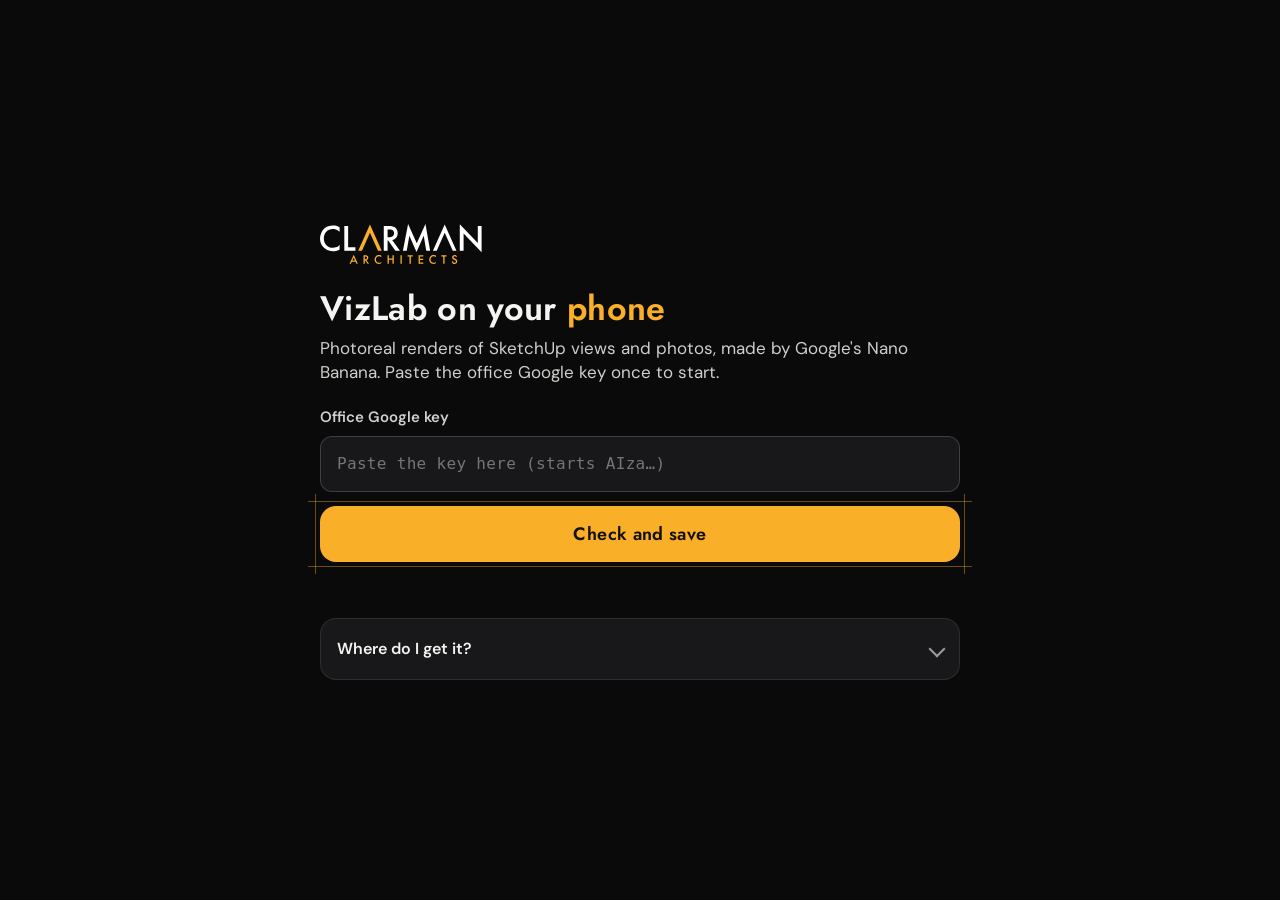
==== index.html @ df197353 "VizLab Mobile: all features (tiles, Draw, Materials, Touch up, Video, 3D, CAD, Sheets, Library)" ====
<!doctype html>
<html lang="en-GB">
<head>
<meta charset="utf-8">
<meta name="viewport" content="width=device-width, initial-scale=1, viewport-fit=cover">
<meta name="theme-color" content="#0a0a0a">
<meta name="color-scheme" content="dark">
<meta name="apple-mobile-web-app-capable" content="yes">
<meta name="mobile-web-app-capable" content="yes">
<meta name="apple-mobile-web-app-status-bar-style" content="black-translucent">
<meta name="apple-mobile-web-app-title" content="VizLab">
<meta name="format-detection" content="telephone=no">
<meta name="description" content="Clarman VizLab on your phone: photoreal renders of SketchUp views and photos.">
<title>Clarman VizLab</title>
<link rel="manifest" href="manifest.webmanifest">
<link rel="apple-touch-icon" href="icons/apple-touch-icon.png">
<link rel="icon" type="image/png" sizes="192x192" href="icons/icon-192.png">
<link rel="preconnect" href="https://fonts.googleapis.com">
<link rel="preconnect" href="https://fonts.gstatic.com" crossorigin>
<link rel="stylesheet" href="https://fonts.googleapis.com/css2?family=DM+Sans:opsz,wght@9..40,400;9..40,500;9..40,600;9..40,700&family=Jost:wght@500;600;700&display=swap">
<!--
  VizLab Mobile (built by code/mobile/build_mobile.py from this template; don't edit the built index.html).
  The phone's screens (phone.css, phone.js) over the desktop VizLab itself: desk.js is web/*.js joined in web/index.html's
  order, unchanged, and the desktop's markup sits hidden in #deskhost so every module finds its elements. Prompts, jobs,
  presets, scenes and projects therefore come from the desktop's own code (V.makeEditFor, V.localApi, IndexedDB
  "vizlab-local"). The office Google key and every picture stay on this phone.
-->
<link rel="stylesheet" href="desk.css?v=29f2b415ef">
<link rel="stylesheet" href="phone.css?v=29f2b415ef">
<body>

<!-- ============ welcome ============ -->
<section class="scr" id="welcome" hidden>
  <div class="body"><div class="wrap">
    <div class="wlogo"><svg class="clogo" role="img" aria-label="Clarman Architects" viewBox="0 0 202 50" xmlns="http://www.w3.org/2000/svg"><g stroke="none" stroke-width="1" fill="none" fill-rule="evenodd"><g transform="translate(-80, -100)" fill-rule="nonzero"><g transform="translate(80, 100)"><path d="M24.5262384,9.61309524 C21.0818756,6.48809524 17.8750551,6.16071429 16.0934882,6.16071429 C9.35322652,6.16071429 4.780538,11.1607143 4.780538,18.0059524 C4.780538,24.8511905 9.53138321,29.672619 16.1231809,29.672619 C22.7149787,29.672619 22.7446715,27.7678571 24.4965456,26.0714286 L24.4965456,31.7261905 C21.3788035,33.6011905 18.1125974,34.047619 15.974717,34.047619 C10.3330883,34.047619 6.79964721,31.4880952 4.98838748,29.7619048 C1.365868,26.3690476 0,22.3809524 0,18.0059524 C0,13.6309524 2.37542261,8.30357143 4.98838748,5.83333333 C8.195208,2.79761905 11.9068058,1.78571429 16.2122593,1.78571429 C20.5177128,1.78571429 21.7945024,2.29166667 24.4965456,4.01785714 L24.4965456,9.61309524 L24.4965456,9.61309524 L24.5262384,9.61309524 Z" fill="#FFFFFF"></path><polygon fill="#FFFFFF" points="35.1562546 2.35119048 35.1562546 28.9880952 44.2719389 28.9880952 44.2719389 33.452381 30.4054094 33.452381 30.4054094 2.35119048"></polygon><path d="M85.2479788,2.35119048 C89.0189622,2.35119048 91.4240776,2.82738095 93.4431868,4.16666667 C96.828164,6.45833333 97.1250919,10.1488095 97.1250919,11.4880952 C97.1250919,15.952381 94.3933559,19.2261905 90.2363663,20.1488095 L99.9162134,33.452381 L94.1855064,33.452381 L85.3073644,20.7142857 L84.4759665,20.7142857 L84.4759665,33.452381 L79.7251213,33.452381 L79.7251213,2.35119048 L85.2479788,2.35119048 L85.2479788,2.35119048 L85.2479788,2.35119048 Z M84.4759665,16.6071429 L85.9606056,16.6071429 C87.267088,16.6071429 92.5820961,16.4583333 92.5820961,11.5178571 C92.5820961,6.57738095 88.4547994,6.72619048 86.1090695,6.72619048 L84.4759665,6.72619048 L84.4759665,16.6071429 Z" fill="#FFFFFF"></path><polygon fill="#FFFFFF" points="103.627811 33.452381 110.130531 0 120.938704 24.1666667 131.835955 0 137.685433 33.452381 132.845509 33.452381 129.668382 14.702381 120.641776 34.9107143 111.704248 14.672619 108.438042 33.4821429 103.598118 33.4821429 103.598118 33.4821429"></polygon><polygon fill="#FFFFFF" points="174.742026 33.452381 174.742026 0.238095238 197.249155 23.8988095 197.249155 2.35119048 202 2.35119048 202 35.3869048 179.492871 11.7261905 179.492871 33.452381"></polygon><g transform="translate(36.8784, 38.4226)" fill="#FAAF29"><path d="M7.48258121,8.75 L2.90989269,8.75 L1.75187417,11.3392857 L0,11.3392857 L5.31500808,0 L10.3924739,11.3392857 L8.64059974,11.3392857 L7.512274,8.75 L7.48258121,8.75 Z M6.82934,7.20238095 L5.25562252,3.57142857 L3.59282669,7.20238095 L6.82934,7.20238095 Z"></path><path d="M19.4190798,0.625 C20.7255623,0.625 21.5569602,0.773809524 22.2398942,1.25 C23.3979127,2.02380952 23.5166838,3.30357143 23.5166838,3.7797619 C23.5166838,5.32738095 22.5665148,6.45833333 21.1412612,6.75595238 L24.4668529,11.3392857 L22.5071292,11.3392857 L19.4487726,6.96428571 L19.1518448,6.96428571 L19.1518448,11.3392857 L17.5187417,11.3392857 L17.5187417,0.625 L19.4190798,0.625 L19.4190798,0.625 Z M19.122152,5.53571429 L19.6269293,5.53571429 C20.072321,5.53571429 21.9132736,5.47619048 21.9132736,3.7797619 C21.9132736,2.08333333 20.48802,2.11306104 19.6863149,2.11306104 L19.122152,2.11306104 L19.122152,5.50595238 L19.122152,5.53571429 Z"></path><path d="M39.7586359,3.125 C38.5709246,2.05357143 37.4722916,1.93452381 36.8487432,1.93452381 C34.5327062,1.93452381 32.9589887,3.66071429 32.9589887,6.01190476 C32.9589887,8.36309524 34.5920917,10.0297619 36.878436,10.0297619 C39.1647802,10.0297619 39.1647802,9.375 39.7586359,8.7797619 L39.7586359,10.7142857 C38.6896957,11.3690476 37.56137,11.5178571 36.8190504,11.5178571 C34.8890196,11.5178571 33.6716155,10.625 33.048067,10.0297619 C31.8009702,8.86904762 31.3258856,7.5 31.3258856,5.98214286 C31.3258856,4.46428571 32.1572836,2.64880952 33.048067,1.78571429 C34.1467,0.744047619 35.4234896,0.386904762 36.9081288,0.386904762 C38.3927679,0.386904762 38.8381596,0.56547619 39.7586359,1.16071429 L39.7586359,3.0952381 L39.7586359,3.125 Z"></path><polygon points="49.171248 4.85119048 53.7439365 4.85119048 53.7439365 0.595238095 55.3770395 0.595238095 55.3770395 11.3095238 53.7439365 11.3095238 53.7439365 6.36904762 49.171248 6.36904762 49.171248 11.3095238 47.5381449 11.3095238 47.5381449 0.595238095 49.171248 0.595238095"></polygon><polygon points="65.3835073 0.625 65.3835073 11.3392857 63.7504042 11.3392857 63.7504042 0.625"></polygon><polygon points="76.6667647 2.17261905 76.6667647 11.3392857 75.0336616 11.3392857 75.0336616 2.17261905 72.5691607 2.17261905 72.5691607 0.625 79.1015728 0.625 79.1015728 2.17261905 76.6370719 2.17261905"></polygon><polygon points="92.2554755 2.17261905 87.9797148 2.17261905 87.9797148 4.88095238 92.1070116 4.88095238 92.1070116 6.42857143 87.9797148 6.42857143 87.9797148 9.79166667 92.2554755 9.79166667 92.2554755 11.3392857 86.3466118 11.3392857 86.3466118 0.625 92.2554755 0.625 92.2554755 2.17261905"></polygon><path d="M108.052036,3.125 C106.864325,2.05357143 105.765692,1.93452381 105.142143,1.93452381 C102.826106,1.93452381 101.252389,3.66071429 101.252389,6.01190476 C101.252389,8.36309524 102.885492,10.0297619 105.171836,10.0297619 C107.45818,10.0297619 107.45818,9.375 108.052036,8.7797619 L108.052036,10.7142857 C106.983096,11.3690476 105.85477,11.5178571 105.11245,11.5178571 C103.18242,11.5178571 101.965015,10.625 101.341467,10.0297619 C100.09437,8.86904762 99.6192856,7.5 99.6192856,5.98214286 C99.6192856,4.46428571 100.450684,2.64880952 101.341467,1.78571429 C102.4401,0.744047619 103.71689,0.386904762 105.201529,0.386904762 C106.686168,0.386904762 107.13156,0.56547619 108.052036,1.16071429 L108.052036,3.0952381 L108.052036,3.125 Z"></path><polygon points="118.830516 2.17261905 118.830516 11.3392857 117.197413 11.3392857 117.197413 2.17261905 114.732912 2.17261905 114.732912 0.625 121.265324 0.625 121.265324 2.17261905 118.800823 2.17261905"></polygon><path d="M133.112744,3.00595238 C133.023666,2.76785714 132.875202,2.5297619 132.63766,2.32142857 C132.311039,2.05357143 131.954726,1.93452381 131.479641,1.93452381 C130.49978,1.93452381 129.965309,2.5297619 129.965309,3.21428571 C129.965309,3.89880952 130.084081,4.10714286 131.123328,4.52380952 L132.192268,4.9702381 C134.151992,5.77380952 134.716155,6.9047619 134.716155,8.125 C134.716155,10.1785714 133.261208,11.577381 131.271792,11.577381 C129.282375,11.577381 129.312068,11.1011905 128.747905,10.5059524 C128.183742,9.85119048 127.916507,9.16666667 127.857122,8.42261905 L129.490225,8.06547619 C129.490225,8.60119048 129.668382,9.10714286 129.935617,9.43452381 C130.232544,9.82142857 130.677936,10.0892857 131.331177,10.0892857 C132.311039,10.0892857 133.083052,9.375 133.083052,8.30357143 C133.083052,7.23214286 132.251654,6.75595238 131.539027,6.45833333 L130.49978,6.01190476 C129.608996,5.6547619 128.332206,4.91071429 128.332206,3.30357143 C128.332206,1.69642857 129.460532,0.476190476 131.449949,0.476190476 C133.439365,0.476190476 133.261208,0.922619048 133.587829,1.19047619 C133.884757,1.45833333 134.181685,1.81547619 134.419227,2.26190476 L133.112744,3.03571429 L133.112744,3.00595238 Z"></path></g><polygon fill="#FAAF29" points="52.4968396 33.452381 62.4439218 10.922619 72.5097751 33.452381 77.1418492 33.452381 62.4439218 0.535714286 47.7459944 33.452381"></polygon><polygon fill="#FFFFFF" points="145.910334 33.452381 155.887109 10.922619 165.952962 33.452381 170.585036 33.452381 155.887109 0.535714286 141.159488 33.452381"></polygon></g></g></g></svg></div>
    <h1 class="wtitle">VizLab on your <b>phone</b></h1>
    <p class="lead">Photoreal renders of SketchUp views and photos, made by Google's Nano Banana. Paste the office Google key once to start.</p>
    <label class="field"><span>Office Google key</span>
      <input class="inp mono" id="wKey" type="text" inputmode="text" autocomplete="off" autocorrect="off" autocapitalize="off" spellcheck="false" placeholder="Paste the key here (starts AIza…)"></label>
    <button class="btn pri cl" id="wSave">Check and save</button>
    <div class="status" id="wStatus" role="status"></div>
    <details class="note">
      <summary>Where do I get it?</summary>
      <p>Use the office's Google key: the same one VizLab uses on the PC (VizLab › Settings › Start here). Copy it from there, or ask whoever looks after VizLab.</p>
      <p>To make a new one: on a computer go to aistudio.google.com, sign in with the practice Google account (with billing set up), choose <b>Get API key</b>, then copy it here.</p>
      <p>The key stays on this phone only. Your pictures go only to Google, and only when you press Render.</p>
    </details>
  </div></div>
</section>

<!-- ============ home ============ -->
<section class="scr tabbed" id="home" hidden>
  <header class="top">
    <div class="brand"><svg class="clogo" role="img" aria-label="Clarman Architects" viewBox="0 0 202 50" xmlns="http://www.w3.org/2000/svg"><g stroke="none" stroke-width="1" fill="none" fill-rule="evenodd"><g transform="translate(-80, -100)" fill-rule="nonzero"><g transform="translate(80, 100)"><path d="M24.5262384,9.61309524 C21.0818756,6.48809524 17.8750551,6.16071429 16.0934882,6.16071429 C9.35322652,6.16071429 4.780538,11.1607143 4.780538,18.0059524 C4.780538,24.8511905 9.53138321,29.672619 16.1231809,29.672619 C22.7149787,29.672619 22.7446715,27.7678571 24.4965456,26.0714286 L24.4965456,31.7261905 C21.3788035,33.6011905 18.1125974,34.047619 15.974717,34.047619 C10.3330883,34.047619 6.79964721,31.4880952 4.98838748,29.7619048 C1.365868,26.3690476 0,22.3809524 0,18.0059524 C0,13.6309524 2.37542261,8.30357143 4.98838748,5.83333333 C8.195208,2.79761905 11.9068058,1.78571429 16.2122593,1.78571429 C20.5177128,1.78571429 21.7945024,2.29166667 24.4965456,4.01785714 L24.4965456,9.61309524 L24.4965456,9.61309524 L24.5262384,9.61309524 Z" fill="#FFFFFF"></path><polygon fill="#FFFFFF" points="35.1562546 2.35119048 35.1562546 28.9880952 44.2719389 28.9880952 44.2719389 33.452381 30.4054094 33.452381 30.4054094 2.35119048"></polygon><path d="M85.2479788,2.35119048 C89.0189622,2.35119048 91.4240776,2.82738095 93.4431868,4.16666667 C96.828164,6.45833333 97.1250919,10.1488095 97.1250919,11.4880952 C97.1250919,15.952381 94.3933559,19.2261905 90.2363663,20.1488095 L99.9162134,33.452381 L94.1855064,33.452381 L85.3073644,20.7142857 L84.4759665,20.7142857 L84.4759665,33.452381 L79.7251213,33.452381 L79.7251213,2.35119048 L85.2479788,2.35119048 L85.2479788,2.35119048 L85.2479788,2.35119048 Z M84.4759665,16.6071429 L85.9606056,16.6071429 C87.267088,16.6071429 92.5820961,16.4583333 92.5820961,11.5178571 C92.5820961,6.57738095 88.4547994,6.72619048 86.1090695,6.72619048 L84.4759665,6.72619048 L84.4759665,16.6071429 Z" fill="#FFFFFF"></path><polygon fill="#FFFFFF" points="103.627811 33.452381 110.130531 0 120.938704 24.1666667 131.835955 0 137.685433 33.452381 132.845509 33.452381 129.668382 14.702381 120.641776 34.9107143 111.704248 14.672619 108.438042 33.4821429 103.598118 33.4821429 103.598118 33.4821429"></polygon><polygon fill="#FFFFFF" points="174.742026 33.452381 174.742026 0.238095238 197.249155 23.8988095 197.249155 2.35119048 202 2.35119048 202 35.3869048 179.492871 11.7261905 179.492871 33.452381"></polygon><g transform="translate(36.8784, 38.4226)" fill="#FAAF29"><path d="M7.48258121,8.75 L2.90989269,8.75 L1.75187417,11.3392857 L0,11.3392857 L5.31500808,0 L10.3924739,11.3392857 L8.64059974,11.3392857 L7.512274,8.75 L7.48258121,8.75 Z M6.82934,7.20238095 L5.25562252,3.57142857 L3.59282669,7.20238095 L6.82934,7.20238095 Z"></path><path d="M19.4190798,0.625 C20.7255623,0.625 21.5569602,0.773809524 22.2398942,1.25 C23.3979127,2.02380952 23.5166838,3.30357143 23.5166838,3.7797619 C23.5166838,5.32738095 22.5665148,6.45833333 21.1412612,6.75595238 L24.4668529,11.3392857 L22.5071292,11.3392857 L19.4487726,6.96428571 L19.1518448,6.96428571 L19.1518448,11.3392857 L17.5187417,11.3392857 L17.5187417,0.625 L19.4190798,0.625 L19.4190798,0.625 Z M19.122152,5.53571429 L19.6269293,5.53571429 C20.072321,5.53571429 21.9132736,5.47619048 21.9132736,3.7797619 C21.9132736,2.08333333 20.48802,2.11306104 19.6863149,2.11306104 L19.122152,2.11306104 L19.122152,5.50595238 L19.122152,5.53571429 Z"></path><path d="M39.7586359,3.125 C38.5709246,2.05357143 37.4722916,1.93452381 36.8487432,1.93452381 C34.5327062,1.93452381 32.9589887,3.66071429 32.9589887,6.01190476 C32.9589887,8.36309524 34.5920917,10.0297619 36.878436,10.0297619 C39.1647802,10.0297619 39.1647802,9.375 39.7586359,8.7797619 L39.7586359,10.7142857 C38.6896957,11.3690476 37.56137,11.5178571 36.8190504,11.5178571 C34.8890196,11.5178571 33.6716155,10.625 33.048067,10.0297619 C31.8009702,8.86904762 31.3258856,7.5 31.3258856,5.98214286 C31.3258856,4.46428571 32.1572836,2.64880952 33.048067,1.78571429 C34.1467,0.744047619 35.4234896,0.386904762 36.9081288,0.386904762 C38.3927679,0.386904762 38.8381596,0.56547619 39.7586359,1.16071429 L39.7586359,3.0952381 L39.7586359,3.125 Z"></path><polygon points="49.171248 4.85119048 53.7439365 4.85119048 53.7439365 0.595238095 55.3770395 0.595238095 55.3770395 11.3095238 53.7439365 11.3095238 53.7439365 6.36904762 49.171248 6.36904762 49.171248 11.3095238 47.5381449 11.3095238 47.5381449 0.595238095 49.171248 0.595238095"></polygon><polygon points="65.3835073 0.625 65.3835073 11.3392857 63.7504042 11.3392857 63.7504042 0.625"></polygon><polygon points="76.6667647 2.17261905 76.6667647 11.3392857 75.0336616 11.3392857 75.0336616 2.17261905 72.5691607 2.17261905 72.5691607 0.625 79.1015728 0.625 79.1015728 2.17261905 76.6370719 2.17261905"></polygon><polygon points="92.2554755 2.17261905 87.9797148 2.17261905 87.9797148 4.88095238 92.1070116 4.88095238 92.1070116 6.42857143 87.9797148 6.42857143 87.9797148 9.79166667 92.2554755 9.79166667 92.2554755 11.3392857 86.3466118 11.3392857 86.3466118 0.625 92.2554755 0.625 92.2554755 2.17261905"></polygon><path d="M108.052036,3.125 C106.864325,2.05357143 105.765692,1.93452381 105.142143,1.93452381 C102.826106,1.93452381 101.252389,3.66071429 101.252389,6.01190476 C101.252389,8.36309524 102.885492,10.0297619 105.171836,10.0297619 C107.45818,10.0297619 107.45818,9.375 108.052036,8.7797619 L108.052036,10.7142857 C106.983096,11.3690476 105.85477,11.5178571 105.11245,11.5178571 C103.18242,11.5178571 101.965015,10.625 101.341467,10.0297619 C100.09437,8.86904762 99.6192856,7.5 99.6192856,5.98214286 C99.6192856,4.46428571 100.450684,2.64880952 101.341467,1.78571429 C102.4401,0.744047619 103.71689,0.386904762 105.201529,0.386904762 C106.686168,0.386904762 107.13156,0.56547619 108.052036,1.16071429 L108.052036,3.0952381 L108.052036,3.125 Z"></path><polygon points="118.830516 2.17261905 118.830516 11.3392857 117.197413 11.3392857 117.197413 2.17261905 114.732912 2.17261905 114.732912 0.625 121.265324 0.625 121.265324 2.17261905 118.800823 2.17261905"></polygon><path d="M133.112744,3.00595238 C133.023666,2.76785714 132.875202,2.5297619 132.63766,2.32142857 C132.311039,2.05357143 131.954726,1.93452381 131.479641,1.93452381 C130.49978,1.93452381 129.965309,2.5297619 129.965309,3.21428571 C129.965309,3.89880952 130.084081,4.10714286 131.123328,4.52380952 L132.192268,4.9702381 C134.151992,5.77380952 134.716155,6.9047619 134.716155,8.125 C134.716155,10.1785714 133.261208,11.577381 131.271792,11.577381 C129.282375,11.577381 129.312068,11.1011905 128.747905,10.5059524 C128.183742,9.85119048 127.916507,9.16666667 127.857122,8.42261905 L129.490225,8.06547619 C129.490225,8.60119048 129.668382,9.10714286 129.935617,9.43452381 C130.232544,9.82142857 130.677936,10.0892857 131.331177,10.0892857 C132.311039,10.0892857 133.083052,9.375 133.083052,8.30357143 C133.083052,7.23214286 132.251654,6.75595238 131.539027,6.45833333 L130.49978,6.01190476 C129.608996,5.6547619 128.332206,4.91071429 128.332206,3.30357143 C128.332206,1.69642857 129.460532,0.476190476 131.449949,0.476190476 C133.439365,0.476190476 133.261208,0.922619048 133.587829,1.19047619 C133.884757,1.45833333 134.181685,1.81547619 134.419227,2.26190476 L133.112744,3.03571429 L133.112744,3.00595238 Z"></path></g><polygon fill="#FAAF29" points="52.4968396 33.452381 62.4439218 10.922619 72.5097751 33.452381 77.1418492 33.452381 62.4439218 0.535714286 47.7459944 33.452381"></polygon><polygon fill="#FFFFFF" points="145.910334 33.452381 155.887109 10.922619 165.952962 33.452381 170.585036 33.452381 155.887109 0.535714286 141.159488 33.452381"></polygon></g></g></g></svg><span class="vz">VizLab</span></div>
    <button class="ib" id="hHist" aria-label="History"></button>
    <button class="ib" id="hSet" aria-label="Settings"></button>
  </header>
  <div class="body"><div class="wrap">
    <h1 class="hero">Start a render</h1>
    <p class="sub">A SketchUp screenshot, a photo of the screen or a site photo all work.</p>
    <div class="bigs">
      <label class="big a" id="bCam"><span class="bi"></span><span>Take a photo<small>Opens the camera</small></span>
        <input type="file" id="fCam" accept="image/*" capture="environment"></label>
      <label class="big b" id="bLib"><span class="bi"></span><span>Choose from Photos<small>e.g. a SketchUp screenshot</small></span>
        <input type="file" id="fLib" accept="image/*"></label>
    </div>
    <div class="minis">
      <label class="mini3" id="bFile"><span class="ti"></span><b>Open a file</b><small>PDF drawing</small><input type="file" id="fFile" accept="application/pdf,.pdf,image/*" style="position:absolute;width:1px;height:1px;opacity:0;pointer-events:none"></label>
      <button class="mini3" id="bWords"><span class="ti"></span><b>From words</b><small>A new picture</small></button>
      <button class="mini3" id="bFind"><span class="ti"></span><b>Find</b><small>Any tool or picture</small></button>
    </div>
    <button class="projline" id="hProj"></button>
    <div class="sech"><h3>Recent</h3><button class="link" id="hAll">See all</button></div>
    <div class="grid" id="hRecent"></div>
  </div></div>
</section>

<!-- ============ picture (choose what to make) ============ -->
<section class="scr" id="pic" hidden>
  <header class="top"><button class="ib back" aria-label="Back"></button><h2 id="pTitle">Your picture</h2><button class="ib" id="pHome" aria-label="Home"></button></header>
  <div class="body"><div class="wrap">
    <div class="pic"><img id="pImg" alt="Your picture"></div>
    <div class="sw" id="pKeep" role="switch" tabindex="0">
      <div class="ot"><b>Keep my building and camera exactly</b><small>For SketchUp / Revit views. Turn off for a photo you want re-imagined more freely.</small></div>
      <span class="tog"></span>
    </div>
    <div class="lab">What to make</div>
    <div id="pScene"></div>
    <div id="pPreset"></div>
    <div class="lab">Your words <span style="text-transform:none;letter-spacing:0;font-weight:500">(optional)</span></div>
    <textarea class="inp" id="pWords" rows="3" placeholder="Anything to add or change, e.g. &quot;red brick walls, grey slate roof&quot;"></textarea>
    <div class="row" style="margin-top:10px"><button class="btn sec" id="pImprove" style="min-height:52px;font-size:16px"></button><button class="btn sec" id="pRal" style="min-height:52px;font-size:16px"></button></div>
    <div class="lab">With every render</div>
    <div id="pEvery"></div>
    <button class="setline" id="pSetLine"></button>
    <details class="sent"><summary>See the words sent to Google</summary><pre id="pPrompt"></pre></details>
  </div></div>
  <div class="foot"><div class="wrap">
    <div class="does" id="pDoes"></div>
    <button class="btn pri cl" id="pGo"><span class="lbl">Render<small id="pCost"></small></span></button>
  </div></div>
</section>

<!-- ============ result ============ -->
<section class="scr" id="result" hidden>
  <header class="top"><button class="ib back" aria-label="Back"></button><h2 id="rTitle">Render</h2><button class="ib" id="rHome" aria-label="Home"></button></header>
  <div class="body"><div class="wrap">
    <div class="cmp" id="rCmp"></div>
    <div class="meta" id="rMeta"></div>
    <button class="btn pri cl" id="rSave" style="margin-bottom:14px"></button>
    <div class="acts">
      <button class="act" id="rAgain"></button>
      <button class="act" id="rArea"></button>
      <button class="act" id="rUp"></button>
      <button class="act" id="rChoices"></button>
    </div>
    <button class="btn sec" id="rMore" style="margin-top:12px"></button>
    <div class="more"><button class="btn ghost" id="rDel"></button></div>
  </div></div>
</section>

<!-- ============ paint: change an area ============ -->
<section class="scr" id="paint" hidden>
  <header class="top"><button class="ib back" aria-label="Back"></button><h2>Change an area</h2></header>
  <div class="body"><div class="wrap">
    <p class="phint" id="aHint">Paint over the part to change with your finger.</p>
    <div class="pstage" id="aStage"><img id="aImg" alt=""><canvas id="aCan"></canvas></div>
    <div class="ptools">
      <div class="bsz" id="aSize" role="group" aria-label="Brush size"></div>
      <button class="tb" id="aUndo" aria-label="Undo"></button>
      <button class="tb" id="aClear">Clear</button>
    </div>
    <textarea class="inp" id="aWords" rows="2" placeholder="What should change there? e.g. &quot;a timber front door&quot;"></textarea>
  </div></div>
  <div class="foot"><div class="wrap">
    <button class="btn pri cl" id="aGo"><span class="lbl">Edit the painted area<small id="aCost"></small></span></button>
  </div></div>
</section>

<!-- ============ history ============ -->
<section class="scr" id="history" hidden>
  <header class="top"><button class="ib back" aria-label="Back"></button><h2 id="yTitle">History</h2></header>
  <div class="body"><div class="wrap">
    <p class="sub" id="yCount"></p>
    <div class="grid" id="yGrid"></div>
  </div></div>
</section>

<!-- ============ settings ============ -->
<section class="scr" id="settings" hidden>
  <header class="top"><button class="ib back" aria-label="Back"></button><h2>Settings</h2></header>
  <div class="body"><div class="wrap" id="sBody"></div></div>
</section>

<!-- ============ your picture: what do you want to do? ============ -->
<section class="scr" id="todo" hidden>
  <header class="top"><button class="ib back" aria-label="Back"></button><h2 id="tTitle">Your picture</h2><button class="ib" id="tHome" aria-label="Home"></button></header>
  <div class="body"><div class="wrap">
    <div class="pic"><img id="tImg" alt="Your picture"></div>
    <p class="meta" id="tMeta"></p>
    <div class="lab" style="margin-top:4px">What do you want to do?</div>
    <div class="todo" id="tGrid"></div>
    <div class="row"><button class="btn sec" id="tSave"></button><button class="btn sec" id="tShare"></button></div>
  </div></div>
</section>

<!-- ============ video ============ -->
<section class="scr" id="video" hidden>
  <header class="top"><button class="ib back" aria-label="Back"></button><h2>Video</h2></header>
  <div class="body"><div class="wrap">
    <div class="vgrid" id="vFrames"></div>
    <div class="lab">How the camera moves</div>
    <div class="pgrid" id="vPresets"></div>
    <div class="lab">Your words <span style="text-transform:none;letter-spacing:0;font-weight:500">(optional)</span></div>
    <textarea class="inp" id="vWords" rows="2" placeholder="e.g. &quot;people walking past, trees moving in the breeze&quot;"></textarea>
    <div class="lab">Length</div>
    <div class="seg" id="vLen"></div>
    <div class="lab">AI model</div>
    <div id="vModels"></div>
  </div></div>
  <div class="foot"><div class="wrap"><button class="btn pri cl" id="vGo"><span class="lbl">Make video<small id="vCost"></small></span></button></div></div>
</section>

<!-- ============ 3D ============ -->
<section class="scr" id="three" hidden>
  <header class="top"><button class="ib back" aria-label="Back"></button><h2>3D</h2></header>
  <div class="body"><div class="wrap" id="dBody"></div></div>
</section>

<!-- ============ a video, 3D model or walk-around scene ============ -->
<section class="scr" id="media" hidden>
  <header class="top"><button class="ib back" aria-label="Back"></button><h2 id="mTitle">Video</h2><button class="ib" id="mHome" aria-label="Home"></button></header>
  <div class="body"><div class="wrap" id="mBody"></div></div>
</section>

<!-- ============ a desktop page (All settings, Usage, Help), full screen ============ -->
<section class="scr" id="dpage" hidden>
  <header class="top"><button class="ib back" aria-label="Back"></button><h2 id="dpTitle"></h2></header>
  <div class="body"><div class="wrap"></div></div>
</section>

<!-- ============ projects (tab) ============ -->
<section class="scr tabbed" id="projects" hidden>
  <header class="top"><h2 style="padding-left:12px">Projects</h2><button class="ib" id="jNew" aria-label="New project"></button></header>
  <div class="body"><div class="wrap">
    <button class="allpics" id="jAll"><span class="bi"></span><span><b>All pictures</b><small>Every render, edit and upscale made on this phone</small></span></button>
    <div class="sech"><h3>Your projects</h3></div>
    <div class="pcards" id="jList"></div>
    <button class="btn sec" id="jNew2" style="margin-top:16px"></button>
  </div></div>
</section>

<!-- ============ all pictures (every job, as the desktop's History) ============ -->
<section class="scr" id="allpics" hidden>
  <header class="top"><button class="ib back" aria-label="Back"></button><h2>All pictures</h2></header>
  <div class="body"><div class="wrap">
    <div class="chips" id="xChips"></div>
    <p class="sub" id="xCount"></p>
    <div class="grid" id="xGrid"></div>
  </div></div>
</section>

<!-- ============ sheets and library (tabs; their phone screens come in a later version) ============ -->
<section class="scr tabbed" id="sheets" hidden>
  <header class="top"><h2 style="padding-left:12px">Sheets</h2></header>
  <div class="body"><div class="wrap" id="tsBody"></div></div>
</section>
<section class="scr tabbed" id="library" hidden>
  <header class="top"><h2 style="padding-left:12px">Library</h2></header>
  <div class="body"><div class="wrap" id="tlBody"></div></div>
</section>

<nav id="tabs" hidden aria-label="Sections">
  <button data-tab="home"><span class="ti"></span>Make</button>
  <button data-tab="projects"><span class="ti"></span>Projects</button>
  <button data-tab="sheets"><span class="ti"></span>Sheets</button>
  <button data-tab="library"><span class="ti"></span>Library</button>
</nav>
<div id="pview" hidden><header class="top"><button class="ib" id="vClose" aria-label="Close"></button><h2 id="vTitle"></h2></header><div class="vimg"><img id="vImg" alt=""></div><div class="vfoot"><div class="vmeta" id="vMeta"></div><button class="btn pri cl" id="vSave"></button><button class="btn sec" id="vOpen"></button></div></div>

<!-- ============ overlays ============ -->
<div id="busy" hidden>
  <div class="bpic"><img id="bImg" alt=""><div class="frame"></div></div>
  <h2 id="bTitle">Rendering your picture</h2>
  <p id="bModel"></p>
  <div class="time" id="bTime">0:00</div>
  <p style="color:var(--mute);font-size:14px" id="bNote">Usually 20 to 60 seconds. Keep VizLab open until it's done.</p>
  <div class="bar"><i></i></div>
  <button class="btn sec" id="bStop">Cancel</button>
</div>
<div id="shade" class="shade" hidden></div>
<div id="sheet" class="sheet" hidden role="dialog" aria-modal="true"><div class="grab"></div><div class="shead"><h3 id="shTitle"></h3><button class="btn ghost" id="shDone" style="width:auto;padding:0 14px;color:var(--acc)">Done</button></div><div id="shTop" class="sbar"></div><div class="sbody" id="shBody"></div></div>
<div id="dlg" hidden><div class="box" role="alertdialog" aria-modal="true"><h3 id="dTitle"></h3><p id="dText"></p><div class="btns" id="dBtns"></div></div></div>
<div id="mtoast" aria-live="polite"></div>
<div id="a2hs" hidden><div class="t"><b>Put VizLab on your Home Screen</b>Tap Share <svg class="i share" viewBox="0 0 24 24"><path d="M12 3v12M8 7l4-4 4 4M5 12v7a2 2 0 0 0 2 2h10a2 2 0 0 0 2-2v-7"/></svg> below, then <b style="display:inline;font-size:15px">Add to Home Screen</b>.</div><button class="ib" id="a2hsX" aria-label="Close"></button></div>


<!-- the desktop VizLab's own markup, hidden: the desktop scripts find their elements here -->
<div id="deskhost" class="dk">
<div class="app">
  <header class="titlebar">
    <svg class="clogo" role="img" aria-label="Clarman Architects" viewBox="0 0 202 50" xmlns="http://www.w3.org/2000/svg"><g stroke="none" stroke-width="1" fill="none" fill-rule="evenodd"><g transform="translate(-80, -100)" fill-rule="nonzero"><g transform="translate(80, 100)"><path d="M24.5262384,9.61309524 C21.0818756,6.48809524 17.8750551,6.16071429 16.0934882,6.16071429 C9.35322652,6.16071429 4.780538,11.1607143 4.780538,18.0059524 C4.780538,24.8511905 9.53138321,29.672619 16.1231809,29.672619 C22.7149787,29.672619 22.7446715,27.7678571 24.4965456,26.0714286 L24.4965456,31.7261905 C21.3788035,33.6011905 18.1125974,34.047619 15.974717,34.047619 C10.3330883,34.047619 6.79964721,31.4880952 4.98838748,29.7619048 C1.365868,26.3690476 0,22.3809524 0,18.0059524 C0,13.6309524 2.37542261,8.30357143 4.98838748,5.83333333 C8.195208,2.79761905 11.9068058,1.78571429 16.2122593,1.78571429 C20.5177128,1.78571429 21.7945024,2.29166667 24.4965456,4.01785714 L24.4965456,9.61309524 L24.4965456,9.61309524 L24.5262384,9.61309524 Z" fill="#FFFFFF"></path><polygon fill="#FFFFFF" points="35.1562546 2.35119048 35.1562546 28.9880952 44.2719389 28.9880952 44.2719389 33.452381 30.4054094 33.452381 30.4054094 2.35119048"></polygon><path d="M85.2479788,2.35119048 C89.0189622,2.35119048 91.4240776,2.82738095 93.4431868,4.16666667 C96.828164,6.45833333 97.1250919,10.1488095 97.1250919,11.4880952 C97.1250919,15.952381 94.3933559,19.2261905 90.2363663,20.1488095 L99.9162134,33.452381 L94.1855064,33.452381 L85.3073644,20.7142857 L84.4759665,20.7142857 L84.4759665,33.452381 L79.7251213,33.452381 L79.7251213,2.35119048 L85.2479788,2.35119048 L85.2479788,2.35119048 L85.2479788,2.35119048 Z M84.4759665,16.6071429 L85.9606056,16.6071429 C87.267088,16.6071429 92.5820961,16.4583333 92.5820961,11.5178571 C92.5820961,6.57738095 88.4547994,6.72619048 86.1090695,6.72619048 L84.4759665,6.72619048 L84.4759665,16.6071429 Z" fill="#FFFFFF"></path><polygon fill="#FFFFFF" points="103.627811 33.452381 110.130531 0 120.938704 24.1666667 131.835955 0 137.685433 33.452381 132.845509 33.452381 129.668382 14.702381 120.641776 34.9107143 111.704248 14.672619 108.438042 33.4821429 103.598118 33.4821429 103.598118 33.4821429"></polygon><polygon fill="#FFFFFF" points="174.742026 33.452381 174.742026 0.238095238 197.249155 23.8988095 197.249155 2.35119048 202 2.35119048 202 35.3869048 179.492871 11.7261905 179.492871 33.452381"></polygon><g transform="translate(36.8784, 38.4226)" fill="#FAAF29"><path d="M7.48258121,8.75 L2.90989269,8.75 L1.75187417,11.3392857 L0,11.3392857 L5.31500808,0 L10.3924739,11.3392857 L8.64059974,11.3392857 L7.512274,8.75 L7.48258121,8.75 Z M6.82934,7.20238095 L5.25562252,3.57142857 L3.59282669,7.20238095 L6.82934,7.20238095 Z"></path><path d="M19.4190798,0.625 C20.7255623,0.625 21.5569602,0.773809524 22.2398942,1.25 C23.3979127,2.02380952 23.5166838,3.30357143 23.5166838,3.7797619 C23.5166838,5.32738095 22.5665148,6.45833333 21.1412612,6.75595238 L24.4668529,11.3392857 L22.5071292,11.3392857 L19.4487726,6.96428571 L19.1518448,6.96428571 L19.1518448,11.3392857 L17.5187417,11.3392857 L17.5187417,0.625 L19.4190798,0.625 L19.4190798,0.625 Z M19.122152,5.53571429 L19.6269293,5.53571429 C20.072321,5.53571429 21.9132736,5.47619048 21.9132736,3.7797619 C21.9132736,2.08333333 20.48802,2.11306104 19.6863149,2.11306104 L19.122152,2.11306104 L19.122152,5.50595238 L19.122152,5.53571429 Z"></path><path d="M39.7586359,3.125 C38.5709246,2.05357143 37.4722916,1.93452381 36.8487432,1.93452381 C34.5327062,1.93452381 32.9589887,3.66071429 32.9589887,6.01190476 C32.9589887,8.36309524 34.5920917,10.0297619 36.878436,10.0297619 C39.1647802,10.0297619 39.1647802,9.375 39.7586359,8.7797619 L39.7586359,10.7142857 C38.6896957,11.3690476 37.56137,11.5178571 36.8190504,11.5178571 C34.8890196,11.5178571 33.6716155,10.625 33.048067,10.0297619 C31.8009702,8.86904762 31.3258856,7.5 31.3258856,5.98214286 C31.3258856,4.46428571 32.1572836,2.64880952 33.048067,1.78571429 C34.1467,0.744047619 35.4234896,0.386904762 36.9081288,0.386904762 C38.3927679,0.386904762 38.8381596,0.56547619 39.7586359,1.16071429 L39.7586359,3.0952381 L39.7586359,3.125 Z"></path><polygon points="49.171248 4.85119048 53.7439365 4.85119048 53.7439365 0.595238095 55.3770395 0.595238095 55.3770395 11.3095238 53.7439365 11.3095238 53.7439365 6.36904762 49.171248 6.36904762 49.171248 11.3095238 47.5381449 11.3095238 47.5381449 0.595238095 49.171248 0.595238095"></polygon><polygon points="65.3835073 0.625 65.3835073 11.3392857 63.7504042 11.3392857 63.7504042 0.625"></polygon><polygon points="76.6667647 2.17261905 76.6667647 11.3392857 75.0336616 11.3392857 75.0336616 2.17261905 72.5691607 2.17261905 72.5691607 0.625 79.1015728 0.625 79.1015728 2.17261905 76.6370719 2.17261905"></polygon><polygon points="92.2554755 2.17261905 87.9797148 2.17261905 87.9797148 4.88095238 92.1070116 4.88095238 92.1070116 6.42857143 87.9797148 6.42857143 87.9797148 9.79166667 92.2554755 9.79166667 92.2554755 11.3392857 86.3466118 11.3392857 86.3466118 0.625 92.2554755 0.625 92.2554755 2.17261905"></polygon><path d="M108.052036,3.125 C106.864325,2.05357143 105.765692,1.93452381 105.142143,1.93452381 C102.826106,1.93452381 101.252389,3.66071429 101.252389,6.01190476 C101.252389,8.36309524 102.885492,10.0297619 105.171836,10.0297619 C107.45818,10.0297619 107.45818,9.375 108.052036,8.7797619 L108.052036,10.7142857 C106.983096,11.3690476 105.85477,11.5178571 105.11245,11.5178571 C103.18242,11.5178571 101.965015,10.625 101.341467,10.0297619 C100.09437,8.86904762 99.6192856,7.5 99.6192856,5.98214286 C99.6192856,4.46428571 100.450684,2.64880952 101.341467,1.78571429 C102.4401,0.744047619 103.71689,0.386904762 105.201529,0.386904762 C106.686168,0.386904762 107.13156,0.56547619 108.052036,1.16071429 L108.052036,3.0952381 L108.052036,3.125 Z"></path><polygon points="118.830516 2.17261905 118.830516 11.3392857 117.197413 11.3392857 117.197413 2.17261905 114.732912 2.17261905 114.732912 0.625 121.265324 0.625 121.265324 2.17261905 118.800823 2.17261905"></polygon><path d="M133.112744,3.00595238 C133.023666,2.76785714 132.875202,2.5297619 132.63766,2.32142857 C132.311039,2.05357143 131.954726,1.93452381 131.479641,1.93452381 C130.49978,1.93452381 129.965309,2.5297619 129.965309,3.21428571 C129.965309,3.89880952 130.084081,4.10714286 131.123328,4.52380952 L132.192268,4.9702381 C134.151992,5.77380952 134.716155,6.9047619 134.716155,8.125 C134.716155,10.1785714 133.261208,11.577381 131.271792,11.577381 C129.282375,11.577381 129.312068,11.1011905 128.747905,10.5059524 C128.183742,9.85119048 127.916507,9.16666667 127.857122,8.42261905 L129.490225,8.06547619 C129.490225,8.60119048 129.668382,9.10714286 129.935617,9.43452381 C130.232544,9.82142857 130.677936,10.0892857 131.331177,10.0892857 C132.311039,10.0892857 133.083052,9.375 133.083052,8.30357143 C133.083052,7.23214286 132.251654,6.75595238 131.539027,6.45833333 L130.49978,6.01190476 C129.608996,5.6547619 128.332206,4.91071429 128.332206,3.30357143 C128.332206,1.69642857 129.460532,0.476190476 131.449949,0.476190476 C133.439365,0.476190476 133.261208,0.922619048 133.587829,1.19047619 C133.884757,1.45833333 134.181685,1.81547619 134.419227,2.26190476 L133.112744,3.03571429 L133.112744,3.00595238 Z"></path></g><polygon fill="#FAAF29" points="52.4968396 33.452381 62.4439218 10.922619 72.5097751 33.452381 77.1418492 33.452381 62.4439218 0.535714286 47.7459944 33.452381"></polygon><polygon fill="#FFFFFF" points="145.910334 33.452381 155.887109 10.922619 165.952962 33.452381 170.585036 33.452381 155.887109 0.535714286 141.159488 33.452381"></polygon></g></g></g></svg>
    <span class="tdiv"></span><span class="tprod">VizLab</span>
    <span class="ttitle"><button id="projName" class="pname untitled" title="Project menu: rename, new project, recent projects">New project</button><button id="projNameIt" class="pnameit" title="Give this project a name: it goes on your downloads and sheets" hidden>Name it</button><button id="saveState" class="savestate" disabled></button></span>
    <span class="tspacer"></span>
    <button class="cmdbtn" id="btnCmd" title="Search presets, tools and pictures (Ctrl+K)"><svg viewBox="0 0 24 24"><circle cx="10.5" cy="10.5" r="6.5"/><path d="M15.5 15.5L21 21"/></svg><span>Search presets, tools, pictures…</span><kbd>Ctrl K</kbd></button>
    <span class="tspacer"></span>
    <button id="btnHelp" class="helpbtn" title="Help and shortcuts (?)" aria-label="Help and shortcuts"><span>?</span></button>
    <button id="spendBtn" class="spend" hidden title="Rough estimate for this PC this month (Usage has the detail)"><span id="spendMonth">~$0.00</span><span class="spendlbl">this month</span><span id="spend" hidden>$0.00</span></button>
  </header>

  <nav class="side">
    <span class="sgrp">Work</span>
    <button class="sbtn active" data-view="canvas" title="Render: the canvas, where you make pictures"><svg viewBox="0 0 24 24"><rect x="3" y="4" width="18" height="14" rx="2"/><rect x="8" y="9" width="7" height="5" rx="1"/><path d="M15 11.5h3"/></svg><span>Render</span></button>
    <button class="sbtn" data-view="sheets" title="Sheets: presentation pages and PDF"><svg viewBox="0 0 24 24"><rect x="3.5" y="3" width="17" height="18" rx="1.5"/><rect x="6.5" y="6" width="6" height="6.5"/><rect x="14" y="6" width="3.5" height="3"/><rect x="14" y="10" width="3.5" height="2.5"/><path d="M6.5 15.5h11M6.5 18h6"/></svg><span>Sheets</span></button>
    <button class="sbtn" data-view="library" title="Library: this project's furniture and products, materials and style boards"><svg viewBox="0 0 24 24"><rect x="3" y="4" width="4" height="16" rx="1"/><rect x="8.5" y="4" width="4" height="16" rx="1"/><path d="M14.5 5.5l3.8-1 3.2 14.6-3.8 1z"/><path d="M3 8h4M8.5 8h4"/></svg><span>Library</span></button>
    <span class="sgrp">Files</span>
    <button class="sbtn" data-view="projects" title="Projects: open, rename or start a project"><svg viewBox="0 0 24 24"><rect x="3" y="3" width="7" height="7" rx="1.5"/><rect x="14" y="14" width="7" height="7" rx="1.5"/><path d="M10 6.5h4a3 3 0 0 1 3 3V14"/></svg><span>Projects</span></button>
    <button class="sbtn" data-view="history" title="History: every render, video and 3D model, in all projects"><svg viewBox="0 0 24 24"><path d="M3 12a9 9 0 1 0 3-6.7L3 8"/><path d="M3 3v5h5"/><path d="M12 7v5l3 2"/></svg><span>History</span></button>
    <span class="side-spacer"></span>
    <span class="sgrp">Help &amp; settings</span>
    <button class="sbtn" data-view="help" title="Tutorial: Quick start, all topics and the tour"><svg viewBox="0 0 24 24"><rect x="3" y="4" width="18" height="16" rx="3"/><path d="M10 9l5 3-5 3z"/></svg><span>Tutorial</span></button>
    <button class="sbtn" data-view="account" title="Usage: how many pictures you have made, with estimated running costs"><svg viewBox="0 0 24 24"><path d="M4 20V10M10 20V4M16 20v-7M22 20H2"/></svg><span>Usage</span></button>
    <button class="sbtn" data-view="settings" title="Settings: Google key, SketchUp &amp; Revit, downloads and logo"><svg viewBox="0 0 24 24"><circle cx="12" cy="12" r="3"/><path d="M19.4 15a1.6 1.6 0 0 0 .3 1.8l.1.1a2 2 0 1 1-2.8 2.8l-.1-.1a1.6 1.6 0 0 0-1.8-.3 1.6 1.6 0 0 0-1 1.5V21a2 2 0 1 1-4 0v-.1a1.6 1.6 0 0 0-1-1.5 1.6 1.6 0 0 0-1.8.3l-.1.1a2 2 0 1 1-2.8-2.8l.1-.1a1.6 1.6 0 0 0 .3-1.8 1.6 1.6 0 0 0-1.5-1H3a2 2 0 1 1 0-4h.1a1.6 1.6 0 0 0 1.5-1 1.6 1.6 0 0 0-.3-1.8l-.1-.1a2 2 0 1 1 2.8-2.8l.1.1a1.6 1.6 0 0 0 1.8.3H9a1.6 1.6 0 0 0 1-1.5V3a2 2 0 1 1 4 0v.1a1.6 1.6 0 0 0 1 1.5 1.6 1.6 0 0 0 1.8-.3l.1-.1a2 2 0 1 1 2.8 2.8l-.1.1a1.6 1.6 0 0 0-.3 1.8V9a1.6 1.6 0 0 0 1.5 1H21a2 2 0 1 1 0 4h-.1a1.6 1.6 0 0 0-1.5 1z"/></svg><span>Settings</span></button>
  </nav>

  <!-- centre column -->
  <section class="center">
    <div class="slot" id="cvSlot">
      <div class="canvas" id="canvas" tabindex="0">
        <div class="world" id="world">
          <svg class="edges" id="edges"><g id="edgeG"></g><path id="tmpEdge" class="edge tmp" d=""/></svg>
          <div id="groupsLayer"></div>
          <div id="nodesLayer"></div>
        </div>
        <div class="selbox" id="selbox" hidden></div>
        <div class="watermark">CLARMAN</div>
        <div class="empty-hint" id="emptyHint">
          <h3><span class="eh-on">Capture your SketchUp view</span><span class="eh-off">Bring in a view</span></h3>
          <div class="eh-btns">
            <button class="eh-cap" id="ehCapture"><svg viewBox="0 0 24 24"><path d="M4 8h3l2-3h6l2 3h3v11H4z"/><circle cx="12" cy="13" r="3.5"/></svg><span>Capture SketchUp view</span></button>
            <button class="eh-add" id="ehUpload"><i class="eh-icon"></i><span>Add pictures or PDF drawings…</span></button>
          </div>
          <p class="eh-on">or drop images or PDF drawings here. Then choose a scene if you like and press <b>Render</b>.</p>
          <p class="eh-off">Open SketchUp with the VizLab plugin and it connects by itself. Or drop a screenshot, photo or PDF here. <button class="linkbtn" type="button" id="ehHow">How to connect</button></p>
        </div>
        <!-- v3.69 canvas toolbar in groups: bring in | undo | view | Activity; each button has a word (Settings › Show labels
             on toolbars) and a Clarman tooltip (tip.js reads the titles); in the small canvas beside the enlarged viewer it is one
             row along the bottom with ⋯ for the rest -->
        <div class="ctools">
          <button class="ctool capbtn" id="tCapture" title="Capture SketchUp view (V): the view you see in SketchUp comes in as a new picture"><svg viewBox="0 0 24 24"><path d="M4 8h3l2-3h6l2 3h3v11H4z"/><circle cx="12" cy="13" r="3.5"/></svg><span>Capture SketchUp view</span></button>
          <button class="ctool" id="tUpload" title="Add pictures or PDF drawings: from your computer (or drop or paste them on the canvas)"><svg viewBox="0 0 24 24"><rect x="3" y="3" width="13" height="13" rx="2"/><circle cx="8" cy="8" r="1.5"/><path d="M3 13l4-3 4 3 5-4"/><path d="M19 14v7M15.5 17.5h7"/></svg><small class="clab">Add</small></button>
          <span class="cgap"></span>
          <button class="ctool" id="tUndo" title="Undo on the canvas (Ctrl+Z)" disabled><svg viewBox="0 0 24 24"><path d="M9 14L4 9l5-5"/><path d="M4 9h10.5a5.5 5.5 0 0 1 0 11H11"/></svg><small class="clab">Undo</small></button>
          <button class="ctool" id="tRedo" title="Redo on the canvas (Ctrl+Y or Ctrl+Shift+Z)" disabled><svg viewBox="0 0 24 24"><path d="M15 14l5-5-5-5"/><path d="M20 9H9.5a5.5 5.5 0 0 0 0 11H13"/></svg><small class="clab">Redo</small></button>
          <span class="cgap"></span>
          <button class="ctool" id="tFit" title="Fit everything (F): the whole canvas on screen, or the selected pictures"><svg viewBox="0 0 24 24"><path d="M4 9V4h5M15 4h5v5M20 15v5h-5M9 20H4v-5"/><rect x="8" y="8" width="8" height="8" rx="1"/></svg><small class="clab">Fit</small></button>
          <button class="ctool" id="tTidy" title="Tidy up (T): lay the pictures out neatly, left to right"><svg viewBox="0 0 24 24"><path d="M4 3.5v17"/><rect x="7.5" y="5" width="12.5" height="3.5" rx="1"/><rect x="7.5" y="10.25" width="8" height="3.5" rx="1"/><rect x="7.5" y="15.5" width="10.5" height="3.5" rx="1"/></svg><small class="clab">Tidy</small></button>
          <button class="ctool" id="tFind" title="Find on the canvas (Ctrl+F): dims the rest, by name, prompt, AI model or ★. Ctrl+K searches everything"><svg viewBox="0 0 24 24"><circle cx="10.5" cy="10.5" r="6.5"/><path d="M15.5 15.5L21 21"/></svg><small class="clab">Find</small></button>
          <button class="ctool" id="tMap" title="Mini-map: a small map of the whole canvas (it shows by itself on a big canvas)"><svg viewBox="0 0 24 24"><rect x="3" y="5" width="18" height="14" rx="2"/><rect x="11" y="10" width="7" height="6" rx="1"/><path d="M6 9h2M6 12h3M6 15h2"/></svg><small class="clab">Map</small></button>
          <span class="cgap"></span>
          <button class="ctool" id="tQueue" title="Activity: pictures being made, the finished ones and recent messages"><svg viewBox="0 0 24 24"><path d="M3.5 6h10M3.5 11h7M3.5 16h5.5"/><circle cx="17" cy="15" r="4.5"/><path d="M17 12.6v2.6l1.7 1.1"/></svg><span class="badge" id="qBadge" hidden>0</span><small class="clab">Activity</small></button>
          <button class="ctool" id="tMore" title="More: Undo, Redo, Tidy up and Find"><svg viewBox="0 0 24 24"><circle cx="5" cy="12" r="1.3" fill="currentColor"/><circle cx="12" cy="12" r="1.3" fill="currentColor"/><circle cx="19" cy="12" r="1.3" fill="currentColor"/></svg><small class="clab">More</small></button>
        </div>
        <div class="queue-pop" id="queuePop" hidden></div>
        <div class="zoomctl" id="zoomCtl"><button id="zOut" title="Zoom out (-)">−</button><button class="zoomind" id="zoomInd" title="Zoom level: choose 50%, 100%, 200% or Fit">100%</button><button id="zIn" title="Zoom in (+)">+</button></div>
        <input type="file" id="fileIn" accept="image/*,application/pdf,.pdf" multiple hidden>
      </div>
    </div>
    <div class="pbar" id="pbar">
      <div class="pinput" id="pinput">
        <div class="pchips" id="pchips">
        <button class="nodechip keepchip ok" id="keepChip" hidden title=""><svg viewBox="0 0 24 24"><rect x="5" y="11" width="14" height="9" rx="2"/><path d="M8 11V8a4 4 0 0 1 8 0v3"/></svg><span>Building &amp; camera kept</span></button>
        <button class="nodechip lookchip scenechip" id="sceneChip" hidden title="The scene goes with every render: click to change it"><svg viewBox="0 0 24 24"><rect x="3" y="5" width="18" height="14" rx="2"/><path d="M3 15l5-4 4 3 3-2 6 4"/><circle cx="16" cy="9" r="1.6"/></svg><span>Scene</span><i class="chipx" role="button" title="Leave the scene out of the next render (nothing is changed)">×</i></button>
        <button class="nodechip lookchip" id="lookChip" hidden title="The project look is added to every render: click to change it"><svg viewBox="0 0 24 24"><circle cx="12" cy="12" r="8"/><path d="M12 4a8 8 0 0 1 0 16z" fill="currentColor"/></svg><span>Look</span><i class="chipx" role="button" title="Leave the project look out of the next render (nothing is deleted)">×</i></button>
        <button class="nodechip lookchip" id="libChip" hidden title="Products and materials from the Library used in every render: click to change them"><svg viewBox="0 0 24 24"><rect x="3" y="4" width="4" height="16" rx="1"/><rect x="8.5" y="4" width="4" height="16" rx="1"/><path d="M14.5 5.5l3.8-1 3.2 14.6-3.8 1z"/></svg><span>Library</span><i class="chipx" role="button" title="Leave the Library products and materials out of the next render (nothing is unticked)">×</i></button>
        <span class="nodechip areachip" id="areaChip" hidden title="Edit (the big button) adds the change as a new layer in Draw"><svg viewBox="0 0 24 24"><rect x="4" y="5" width="16" height="14" rx="1" stroke-dasharray="3 2.4"/></svg><span>Selected area</span></span>
        <button class="nodechip combochip" id="comboChip" hidden title="Save the presets mixed in this prompt as one of My presets"><svg viewBox="0 0 24 24"><rect x="3" y="7" width="10" height="10" rx="2"/><rect x="11" y="4" width="10" height="10" rx="2"/></svg><span>Save as my preset</span></button>
        </div>
        <div class="prow">
        <div class="pwrap"><div class="pmirror" id="pmirror" aria-hidden="true"></div><textarea id="prompt" rows="1" placeholder="Describe what to make… or pick a preset" title="Right-click for RAL colours and more"></textarea></div>
        <button class="pbtn pundo" id="btnPromptUndo" title="Undo the last prompt change" hidden><svg viewBox="0 0 24 24"><path d="M9 14L4 9l5-5"/><path d="M4 9h10.5a5.5 5.5 0 0 1 0 11H11"/></svg></button>
        <button class="pbtn pclear" id="btnClearPrompt" title="Clear the prompt" hidden><svg viewBox="0 0 24 24"><path d="M6 6l12 12M18 6L6 18"/></svg></button>
        <button class="pbtn" id="btnEnhance" title="Improve my prompt with AI: rewrites your words as a fuller prompt (the curved arrow puts yours back)" aria-label="Improve my prompt with AI"><svg viewBox="0 0 24 24"><path d="M10 3l1.6 4.6L16 9.2l-4.4 1.6L10 15.4l-1.6-4.6L4 9.2l4.4-1.6z"/><path d="M18 13l.9 2.3 2.3.9-2.3.9L18 19.4l-.9-2.3-2.3-.9 2.3-.9z"/></svg></button>
        </div>
        <button class="pmore" id="pMore" type="button" hidden title="Show the whole prompt">+ more</button>
        <p class="pnohint" id="pNoHint"></p>
      </div>
      <div class="makewrap">
        <button class="make" id="btnMake" title="Make (Ctrl+Enter)"><svg viewBox="0 0 24 24"><path d="M4 20l4-1 11-11-3-3L5 16z"/><path d="M14 6l3 3"/></svg><span>Make</span></button>
        <span class="mwhat" id="makeWhat"></span>
        <div class="shseg fromseg" id="fromSeg" hidden title="Start the next picture from your SketchUp view (a fresh render), or from this picture (an edit of it)"><button type="button" data-v="view">From the view</button><button type="button" data-v="pic">From this picture</button></div>
        <span class="mcost" id="makeCost" title="Estimated cost"><svg viewBox="0 0 24 24"><circle cx="12" cy="12" r="8"/><path d="M12 8v8M9.5 10h4a1.5 1.5 0 0 1 0 3h-3a1.5 1.5 0 0 0 0 3h4"/></svg><b></b></span>
      </div>
    </div>
  </section>

  <!-- right panel -->
  <aside class="rpanel">
    <div class="slot" id="pvSlot">
      <div class="viewer" id="viewer">
        <!-- v3.69 B3: the tabs carry their keys; a tab that can't be used yet is greyed with the reason (draw.js); Enlarge is a pill on the picture (#btnEnlarge) -->
        <div class="ptabs vtabs" id="pvTabs"><button class="on" data-v="preview" title="Preview: the picture as Make will use it">Preview</button><button data-v="compare" id="cmpTab" title="Compare (C): the picture against the one it was made from">Compare</button><button data-v="draw" id="drawTab" title="Draw (D): select an area to change, notes for the AI, materials, layers"><svg viewBox="0 0 24 24"><path d="M4 20l4-1 11-11-3-3L5 16z"/></svg>Draw</button><button data-v="touch" id="touchTab" title="Touch-ups (U): paint parts of the original picture (text, logos) back over the render"><svg viewBox="0 0 24 24"><path d="M14 4l6 6-8 8-6-6z"/><path d="M6 12l-2 6 2 2 6-2"/></svg>Touch-ups</button></div>
        <!-- v3.69 B3 (D8): labelled groups. Move | Select ▾ (the last shape; ▾ = every shape and Select with AI) | AI select |
             Notes ▾ | Materials | Add picture | Adjust || Undo Redo || Hand Zoom Fit || Layers ... Save as new picture, Done. A
             word under each icon while Settings › Show labels on toolbars is on (body.tlabels). Pen colour, the shield and the
             selection settings are on the options row below (#dopts), which keeps one height for every tool. -->
        <div class="dtools" id="dtools" hidden>
          <button data-tool="select" class="on" title="Move (V): move and resize notes and placed pictures"><svg viewBox="0 0 24 24"><path d="M5 3l14 8-6 2-2 6z"/></svg><small class="clab">Move</small></button>
          <span class="dgrp"><button data-tool="rsel" id="dSelMain" title="Select (M): drag a box round the part to change. The arrow beside it has Lasso (L), Polygon (P) and Brush (B)"><svg viewBox="0 0 24 24"><rect x="4" y="5" width="16" height="14" rx="1" stroke-dasharray="3 2.4"/></svg><small class="clab">Select</small></button><button class="dcaret" id="dSelMore" title="Selection shapes: Rectangle (M), Lasso (L), Polygon (P), Brush (B), Select with AI"><svg viewBox="0 0 24 24"><path d="M7 10l5 5 5-5"/></svg></button></span>
          <button id="dAiSel" class="dai" title="Select with AI: type what to select (the sofa, the sky…) and the AI finds it"><svg viewBox="0 0 24 24"><rect x="3" y="6" width="13" height="13" rx="1" stroke-dasharray="3 2.4"/><path d="M18 2l1 2.6L21.6 5.6 19 6.6 18 9.2l-1-2.6-2.6-1 2.6-1z"/></svg><small class="clab">AI select</small></button>
          <span class="dgrp"><button data-tool="arrow" id="dNoteMain" title="Notes (A): an arrow with a note for the AI. The arrow beside it has the Pen (N) and a reference picture"><svg viewBox="0 0 24 24"><path d="M4 5h9M8.5 5v10"/><path d="M13 13l7 7M20 14v6h-6"/></svg><small class="clab">Notes</small></button><button class="dcaret" id="dNoteMore" title="Notes for the AI: Arrow and note (A), Pen (N), Reference picture"><svg viewBox="0 0 24 24"><path d="M7 10l5 5 5-5"/></svg></button></span>
          <button data-tool="bucket" id="dBucket" title="Materials (G): paint materials onto the faces, as with SketchUp's Paint Bucket. Click = paint, Shift+click = every face of that colour, Alt+click = pick up a material, Ctrl+click = take a face out"><svg viewBox="0 0 24 24"><path d="M11 3.5l7.5 7.5-6.8 6.8a1.6 1.6 0 0 1-2.3 0l-5.2-5.2a1.6 1.6 0 0 1 0-2.3z"/><path d="M4 11h14.5M8.6 5.9L6.2 3.5"/><path d="M20.5 15s-1.5 2-1.5 3a1.5 1.5 0 0 0 3 0c0-1-1.5-3-1.5-3z"/></svg><small class="clab">Materials</small></button>
          <button id="dPlace" title="Add a picture…: put a cut-out, a Library product or a file into the picture (move, scale, then Blend in with AI), or show one to the AI as a reference"><svg viewBox="0 0 24 24"><rect x="3" y="3" width="18" height="18" rx="2" stroke-dasharray="3 2.4"/><path d="M8 15c0-3 2-5 4-5s4 2 4 5H8z"/><path d="M7 15h10v2H7z"/></svg><small class="clab">Add picture</small></button>
          <button id="dAdjust" title="Adjust: Brightness / Contrast, Hue / Saturation or Colour balance. No AI and free; on the selection if there is one"><svg viewBox="0 0 24 24"><circle cx="12" cy="12" r="8"/><path d="M12 4a8 8 0 0 1 0 16z" fill="currentColor"/></svg><small class="clab">Adjust</small></button>
          <span class="dsep"></span>
          <button id="dUndo" title="Undo in Draw (Ctrl+Z)" disabled><svg viewBox="0 0 24 24"><path d="M9 14L4 9l5-5"/><path d="M4 9h10.5a5.5 5.5 0 0 1 0 11H11"/></svg><small class="clab">Undo</small></button>
          <button id="dRedo" title="Redo in Draw (Ctrl+Y or Ctrl+Shift+Z)" disabled><svg viewBox="0 0 24 24"><path d="M15 14l5-5-5-5"/><path d="M20 9H9.5a5.5 5.5 0 0 0 0 11H13"/></svg><small class="clab">Redo</small></button>
          <span class="dsep"></span>
          <button id="dHand" title="Hand (H, or hold Space): drag to move around; the wheel scrolls. Double-click: fit on screen"><svg viewBox="0 0 24 24"><path d="M8 13V5.5a1.5 1.5 0 0 1 3 0V12M11 11V4a1.5 1.5 0 0 1 3 0v7M14 11V5.5a1.5 1.5 0 0 1 3 0V12M17 9.5a1.5 1.5 0 0 1 3 0V15a6 6 0 0 1-6 6h-2.3a6 6 0 0 1-4.9-2.6l-2.6-3.8a1.5 1.5 0 0 1 2.4-1.8L8 15"/></svg><small class="clab">Hand</small></button>
          <button id="dZoom" title="Zoom (Z): click to zoom in, Alt+click to zoom out, drag right or left. Alt+wheel zooms at the pointer. Double-click: 100%"><svg viewBox="0 0 24 24"><circle cx="10.5" cy="10.5" r="6.5"/><path d="M15.5 15.5L21 21M10.5 7.5v6M7.5 10.5h6"/></svg><small class="clab">Zoom</small></button>
          <button id="dFit" title="Fit on screen (Ctrl+0): Ctrl+1 shows 100%"><svg viewBox="0 0 24 24"><path d="M4 9V4h5M15 4h5v5M20 15v5h-5M9 20H4v-5"/><rect x="8" y="8" width="8" height="8" rx="1"/></svg><small class="clab">Fit</small></button>
          <span class="dsep"></span>
          <button id="dLayers" title="Layers: show or hide the list of layers beside the picture"><svg viewBox="0 0 24 24"><path d="M12 3l9 5-9 5-9-5z"/><path d="M3 13l9 5 9-5"/></svg><small class="clab">Layers</small></button>
          <span class="tspacer"></span>
          <span class="dend">
            <button id="dSave" class="dsave" title="Save as new picture: the picture with its layers becomes a new picture next to it (named “… – edited”)"><svg viewBox="0 0 24 24"><path d="M5 3h11l3 3v15H5z"/><path d="M8 3v5h7V3M8 21v-7h8v7"/></svg><span>Save as new picture</span></button>
            <button id="dDone" class="ddone" title="Done (Esc twice): back to Preview. The layers stay on the picture"><svg viewBox="0 0 24 24"><path d="M5 12.5l4.5 4.5L19 7.5"/></svg><span>Done</span></button>
          </span>
          <input type="file" id="dFile" accept="image/png,image/jpeg" hidden>
        </div>
        <div class="dopts" id="dopts" hidden>
          <span class="dog" id="oSelG">
            <label class="dopt" id="oFeatherW" title="Soft edge (feather): how gently the change fades out at the edge of the selection">Soft edge <input type="range" id="oFeather" min="0" max="120" step="1"><output id="vFeather"></output></label>
            <label class="dopt" id="oMarginW" title="Grow (margin): makes the selected area a little bigger all round">Grow <input type="range" id="oMargin" min="0" max="120" step="1"><output id="vMargin"></output></label>
            <label class="dopt" id="oBsizeW" title="Brush size of the Brush selection">Brush <input type="range" id="oBsize" min="6" max="400" step="2"><output id="vBsize"></output></label>
            <button class="mini" id="oInvert" title="Invert the selection (Ctrl+I)">Invert</button>
            <button class="mini" id="oLoadMask" title="Use a mask file: a black-and-white picture as the selection (white = selected)">Use a mask file…</button>
            <button class="mini" id="oDesel" title="Deselect (Ctrl+D)">Deselect</button>
          </span>
          <span class="dog" id="oPenG" hidden>
            <button class="colorbtn" id="dColor" title="Colour and size of the pen and arrows"><span class="dot" id="dDot"></span><small id="dSize">18 px</small></button>
          </span>
          <span class="dog" id="oPlaceG" hidden>
            <button class="mini primary" id="oBlend" title="Blend in with AI: light, contact shadows, perspective and clean edges for the placed picture (only the area round it changes)">Blend in with AI</button>
            <button class="mini" id="oFlip" title="Flip left to right (H)">Flip</button>
            <button class="mini" id="oStraight" title="Straighten: no rotation ([ and ] rotate)">Straighten</button>
            <button class="mini" id="oSeeThru" title="See-through: 60% to line it up; click again for 100%">See-through 60%</button>
          </span>
          <span class="dog dhint" id="oHint"></span>
          <span class="tspacer"></span>
          <button id="dProtect" class="dprot on" title="Protect the rest of the picture"><svg viewBox="0 0 24 24"><path d="M12 3l8 3v6c0 4.5-3.4 8.2-8 9-4.6-.8-8-4.5-8-9V6z"/><path d="M8.5 12l2.5 2.5 4.5-5"/></svg><span>Keep the rest</span></button>
          <input type="file" id="oMaskFile" accept="image/*" hidden>
        </div>
        <div class="dopts" id="mopts" hidden></div>
        <div class="dpop" id="dColorPop" hidden></div>
        <div class="dpop aipop" id="aiPop" hidden>
          <b>Select with AI</b>
          <input id="aiText" placeholder="e.g. the sofa, the sky, the left-hand wall" autocomplete="off">
          <div class="row end"><button class="mini" id="aiCancel">Cancel</button><button class="mini primary" id="aiGo">Select</button></div>
        </div>
        <div class="adjpop" id="adjPop" hidden></div>
        <div class="vstage" id="vstage"><div class="pv-empty">Select a picture to preview</div></div>
        <!-- v3.69 B3: the current tool's one-line help in Draw and Touch-ups (viewer-7), under the picture, never over it -->
        <div class="dstatus" id="dstatus" hidden><span id="dstatusT"></span><button class="linkbtn" id="dBackView" hidden></button></div>
        <button class="vpill venl" id="btnEnlarge" title="Enlarge (E): the picture big, the canvas small beside it"><svg viewBox="0 0 24 24"><path d="M4 9V4h5M15 4h5v5M20 15v5h-5M9 20H4v-5"/></svg><span>Enlarge</span></button>
        <div class="vinfo" id="vinfo"></div>
        <div class="layers" id="layersPanel" hidden></div>
        <div class="layers matpanel" id="matPanel" hidden></div>
      </div>
    </div>
    <div class="pv-actions" id="pvActions" hidden>
      <span class="dlgroup"><button class="mini" id="aDownload">Download</button><button class="mini dlmore" id="aDownMore" type="button" title="Download with or without the Clarman logo, or add the logo as a new picture" aria-label="More download choices">▾</button></span>
      <button class="mini" id="aUp2" hidden>Upscale ×2</button>
      <button class="mini su-only" id="aSave">Save to folder</button>
      <button class="mini" id="aFav" title="Mark as a favourite (Shift+F; F in Review). History and Sheets can show favourites only">☆ Favourite</button>
      <button class="mini" id="aCopyPrompt" title="Put this picture's prompt (and its scene) back in the prompt box">Use prompt</button>
      <button class="mini" id="aReview" title="See the versions full screen, side by side or one at a time: favourite the best and set aside the weak ones (R)">Compare versions</button>

    </div>

    <div class="mtabs" id="modeTabs">
      <button class="on" data-v="image"><svg viewBox="0 0 24 24"><rect x="3" y="3" width="18" height="18" rx="3"/><circle cx="9" cy="9" r="2"/><path d="M21 15l-5-5L5 21"/></svg>Image</button>
      <button data-v="video"><svg viewBox="0 0 24 24"><rect x="2" y="6" width="14" height="12" rx="2"/><path d="M16 10l6-3v10l-6-3z"/></svg>Video</button>
      <button data-v="3d"><svg viewBox="0 0 24 24"><path d="M12 2l9 5v10l-9 5-9-5V7z"/><path d="M3 7l9 5 9-5M12 12v10"/></svg>3D &amp; CAD</button>
    </div>

    <div class="pscroll" id="pscroll">
      <div class="mpane on" data-pane="image">
        <div class="card">
          <div class="lookrow" id="lookRow">
            <div class="shseg toolseg" id="toolBtn" role="group" aria-label="Image tool"><button type="button" data-v="editor" title="Render a SketchUp or Revit view, or edit the selected picture. Notes from Draw are followed.">Render / edit</button><button type="button" data-v="creator" title="A new picture from your description alone. Selected pictures are only used as style references.">New picture</button><button type="button" data-v="upscale" title="A bigger, sharper copy of the selected picture, up to ×4">Upscale</button></div>
            <div class="tool-dd moredd">
              <button class="mini morebtn" id="btnMore" title="Tools: Batch render, Make elevation, Cut out an object, True elevation, Photomontage, Describe this picture for me"><svg viewBox="0 0 24 24"><path d="M14.7 6.3a4 4 0 0 0-5.4 5.4L3 18l3 3 6.3-6.3a4 4 0 0 0 5.4-5.4l-2.6 2.6-2.4-.6-.6-2.4z"/></svg>Tools</button>
              <div class="tool-menu moremenu" id="moreMenu" hidden>
                <b class="mhead">From the selected picture</b>
                <button id="btnBatch" title="Render several SketchUp scenes, Revit views or selected pictures in one go, with the same prompt, settings and look"><svg viewBox="0 0 24 24"><rect x="3" y="5" width="12" height="10" rx="1"/><rect x="9" y="9" width="12" height="10" rx="1"/></svg><b>Batch render…</b><span>Several SketchUp scenes, Revit views or pictures in one go</span></button>
                <button id="btnElev" title="Make a true orthographic elevation (building, street or internal) from the selected 3D view, render or photos, in a technical or presentation style, with no text or dimensions"><svg viewBox="0 0 24 24"><path d="M3 20h18"/><path d="M5 20V10l7-5 7 5v10"/><path d="M9 20v-5h6v5M8 11h2M14 11h2"/></svg><b>Make elevation…</b><span>A flat elevation from the selected view, render or photos</span></button>
                <button id="btnCutout" title="Cut an object out of the selected picture as a transparent PNG (for the Library, or to place into another picture)"><svg viewBox="0 0 24 24"><circle cx="6" cy="6" r="3"/><circle cx="6" cy="18" r="3"/><path d="M8.1 8.1L20 20M8.1 15.9L20 4"/></svg><b>Cut out an object…</b><span>A transparent PNG of one thing in the picture</span></button>
                <button id="btnRectify" title="Drag four corners onto one flat wall of the selected render or photo: it is straightened to a true, measurable elevation (exact, no AI)"><svg viewBox="0 0 24 24"><path d="M4 5l16 2v11L4 20z"/><path d="M8 9h8M8 13h8"/></svg><b>True elevation…</b><span>Straighten one wall to scale, exact, no AI</span></button>
                <button id="btnMontage" title="Put your SketchUp proposal into a site photo: choose the photo and the view, and VizLab makes the photomontage"><svg viewBox="0 0 24 24"><rect x="3" y="5" width="18" height="14" rx="1"/><path d="M8 17v-6l4-3 4 3v6"/></svg><b>Photomontage…</b><span>Your proposal in a site photo</span></button>
                <b class="mhead">For the next render</b>
                <button id="btnRefPrompt" title="Found an image you like? Let the AI write a detailed prompt that gives your image its atmosphere, light, materials, people…"><svg viewBox="0 0 24 24"><rect x="3" y="4" width="11" height="9" rx="1"/><path d="M3 11l3-3 3 3 2-2 3 3"/><path d="M14 17h7M17.5 13.5v7"/></svg><b>Describe this picture for me…</b><span>The AI writes a prompt from a picture you like</span></button>
                <button id="btnTo3d" class="mfoot" title="Elevations to 3D model, 3D view to model, True elevation and Convert to CAD: exact, no AI"><svg viewBox="0 0 24 24"><path d="M12 2l9 5v10l-9 5-9-5V7z"/><path d="M3 7l9 5 9-5M12 12v10"/></svg><b>Drawings &amp; 3D tools</b><span>In the 3D &amp; CAD tab</span></button>
              </div>
            </div>
          </div>
          <div class="everyr" id="everyRender">
            <b class="erhead">With every render<button class="linkbtn erfold" id="erFold" type="button" hidden title="Fold these three rows into one line while none is set">Fold ▴</button></b>
            <button class="scenerow ersum" id="erSum" type="button" hidden title="Add a scene, a Project look or your own furniture and materials to every render (all optional)"><svg viewBox="0 0 24 24"><rect x="3" y="5" width="18" height="14" rx="2"/><path d="M3 15l5-4 4 3 3-2 6 4"/><circle cx="16" cy="9" r="1.6"/></svg><span class="scnow">Scene, look, furniture: <b>none</b> <small>(optional)</small></span><span class="mini">Choose ▾</span></button>

            <div class="scenerow errow" id="sceneRow"><svg viewBox="0 0 24 24"><rect x="3" y="5" width="18" height="14" rx="2"/><path d="M3 15l5-4 4 3 3-2 6 4"/><circle cx="16" cy="9" r="1.6"/></svg><span class="scnow" id="sceneNow">Scene: <b>none</b></span><button class="mini" id="btnEnv" title="Choose a one-click scene (surroundings, sky, light, weather, people), or build your own in the Scene builder">Choose…</button><button class="mini scx" id="btnSceneX" hidden title="Leave the scene out of the next render (nothing is changed)">×</button></div>
            <div class="scenerow errow" id="lookRowE"><svg viewBox="0 0 24 24"><circle cx="12" cy="12" r="8"/><path d="M12 4a8 8 0 0 1 0 16z" fill="currentColor"/></svg><span class="scnow" id="lookNow">Project look: <b>off</b></span><span id="lookState" hidden></span><button class="mini" id="btnLook" title="One approved look for every render in this project: a reference image plus materials, light and weather">Set up…</button><button class="mini scx" id="btnLookX" hidden title="Leave the project look out of the next render (nothing is changed)">×</button></div>
            <div class="scenerow errow" id="pickRow"><svg viewBox="0 0 24 24"><path d="M4 13v-2a3 3 0 0 1 3-3h10a3 3 0 0 1 3 3v2"/><path d="M3 13h18v4H3zM5 17v2M19 17v2"/></svg><span class="scnow" id="pickNow">Furniture &amp; materials: <b>none</b></span><button class="mini" id="btnPick" title="Pick the exact furniture and materials for your renders, from the office catalogue (collections, furniture, materials) or this project's Library">Choose…</button><button class="mini scx" id="btnPickX" hidden title="Leave the Library furniture and materials out of the next render (nothing is unticked)">×</button></div>
          </div>
          <div class="imgsum" id="imgSum" title="How the next picture is made: AI model, resolution, picture shape and how many versions. Click to change them"><svg viewBox="0 0 24 24"><path d="M4 7h10M18 7h2M4 17h4M12 17h8"/><circle cx="16" cy="7" r="2"/><circle cx="10" cy="17" r="2"/></svg><span class="sumtx" id="imgSumText"></span><button class="mini" id="btnImgSet">Change</button></div>
          <div class="imgfold" id="imgFold" hidden>
            <div class="field"><label>AI model</label><div class="eng-dd" id="engImage"></div></div>
            <div class="g2" id="imgOpts">
              <div class="field"><label>Resolution</label><select id="resImage"><option>1K</option><option selected>2K</option><option>4K</option></select></div>
              <div class="field"><label>Aspect ratio</label><select id="arImage"></select></div>
              <div class="field"><label>Versions</label><select id="numImage"><option selected>1</option><option>2</option><option>3</option><option>4</option></select></div>
            </div>
            <label class="chk" id="keepRestWrap" title="The same switch as the shield in Draw. An edit that changes most of the picture on purpose is kept whole"><input type="checkbox" id="keepRest"> Edits of a photo or render keep the rest of the picture</label>
          </div>
          <p class="arwarn" id="arWarn" hidden></p>
          <p class="arwarn" id="arNote" hidden></p>
          <div id="upOpts" hidden>
            <p class="hint warn" id="upNoKey" hidden>Every upscaler here needs a fal.ai key (Settings). Without one, the <b>Upscale</b> button and <b>Upscale ×2</b> under the picture make a Google 4K version instead: the same picture, sharper, made by Nano Banana.</p>
            <div class="g2">
              <div class="field"><label>Factor</label><select id="upFactor"><option value="2" selected>×2</option><option value="3">×3</option><option value="4">×4</option></select></div>
            </div>
            <div id="clarityOpts">
              <div class="field"><label>Creativity <output id="oCre">0.35</output></label><input type="range" id="upCre" min="0" max="1" step="0.05" value="0.35"></div>
              <div class="field"><label>Resemblance <output id="oRes">0.6</output></label><input type="range" id="upRes" min="0" max="1" step="0.05" value="0.6"></div>
            </div>
          </div>
          <div class="inputs" id="inputsRow"></div>
        </div>
        <div class="pstick" id="pstick">
        <div class="psearch"><svg viewBox="0 0 24 24"><circle cx="10.5" cy="10.5" r="6.5"/><path d="M15.5 15.5L21 21"/></svg><input id="presetSearch" type="search" placeholder="Search all presets, e.g. dusk, people, kitchen" autocomplete="off"></div>
        <div class="ptabs sub" id="presetTabs"><button class="on" data-v="ext" title="Presets for exterior images"><svg viewBox="0 0 24 24"><path d="M3 20h18"/><path d="M5 20V10l7-5 7 5v10"/><path d="M10 20v-5h4v5"/></svg>Exterior</button><button data-v="int" title="Presets for interior images"><svg viewBox="0 0 24 24"><path d="M4 21V5h16v16"/><path d="M7 17v-3h10v3M8 14v-2a4 2 0 0 1 8 0v2"/></svg>Interior</button><button data-v="prod" title="Product photography: furniture, fittings, joinery and objects"><svg viewBox="0 0 24 24"><path d="M12 3l8 4.5v9L12 21l-8-4.5v-9z"/><path d="M4 7.5l8 4.5 8-4.5M12 12v9"/></svg>Product</button><button data-v="land" title="Gardens, hard landscaping, planting and landscape plans"><svg viewBox="0 0 24 24"><path d="M12 21v-6"/><path d="M12 15c-4 0-6-2.5-6-5.5S8.5 4 12 3c3.5 1 6 3.5 6 6.5S16 15 12 15z"/><path d="M3 21h18"/></svg>Landscape</button><button data-v="mont" title="Photomontages and proposals in a Google Earth model: street level, elevated and bird's-eye"><svg viewBox="0 0 24 24"><rect x="3" y="4" width="18" height="16" rx="1"/><path d="M3 16l5-4 4 3 3-2 6 4"/><rect x="13" y="7" width="5" height="6" fill="currentColor" stroke="none" opacity=".6"/></svg>Montage</button><button data-v="all" title="Every preset in one grid, with the drawing, Google Earth and photomontage presets at the end">All</button><button data-v="mine"><svg viewBox="0 0 24 24"><rect x="5" y="3" width="14" height="18" rx="2"/><path d="M9 12l2 2 4-4"/></svg>My presets</button></div>
        </div>
        <div class="pgrid" id="imgPresets"></div>
      </div>

      <div class="mpane" data-pane="video">
        <div class="card">
          <div class="shseg toolseg" id="vToolBtn" role="group" aria-label="Video tool"><button type="button" data-v="create" title="Animate the selected picture with a camera move. A second selected picture becomes the last frame.">Animate a picture</button><button type="button" data-v="upscale" title="Sharpen and enlarge the selected videos to 1080p, 2K or 4K">Upscale a video</button></div>
          <div id="vCreateOpts">
            <p class="hint">First selected picture = first frame. A second selected picture = last frame.</p>
            <div class="imgsum" id="vidSum" title="How the video is made: AI model, length, resolution, shape and sound. Click to change them"><svg viewBox="0 0 24 24"><path d="M4 7h10M18 7h2M4 17h4M12 17h8"/><circle cx="16" cy="7" r="2"/><circle cx="10" cy="17" r="2"/></svg><span class="sumtx" id="vidSumText"></span><button class="mini" id="btnVidSet" type="button">Settings ▾</button></div>
            <div class="imgfold" id="vidFold" hidden>
            <div class="field"><label>AI model</label><div class="eng-dd" id="engVideo"></div></div>
            <div class="g2">
              <div class="field"><label>Video duration</label><select id="vDur"></select></div>
              <div class="field" id="vResWrap"><label>Resolution</label><select id="vRes"><option>720p</option><option selected>1080p</option></select></div>
              <div class="field" id="vArWrap"><label>Aspect ratio</label><select id="vAr"><option value="16:9" selected>16:9 landscape</option><option value="9:16">9:16 portrait</option></select></div>
            </div>
            <label class="chk mt" id="vAudioWrap"><input type="checkbox" id="vAudio"> Add sound</label>
            <p class="hint" id="vOmniHint" hidden>Runs on the Google key. Sound is included; describe sounds in the prompt, or say "no audio". Only this AI model offers 9:16 portrait (for Reels and Stories). Takes a minute or two.</p>
            </div>
          </div>
          <div id="vUpOpts" hidden>
            <p class="hint">Select one or more videos.</p>
            <div class="field"><label>AI model</label><div class="eng-dd" id="engVup"></div></div>
            <div class="g2">
              <div class="field"><label>Target resolution</label><select id="vupRes"><option selected>1080p</option><option>2K</option><option>4K</option></select></div>
            </div>
            <label class="chk mt" id="vupFpsWrap"><input type="checkbox" id="vupFps"> Smooth to 60 fps (doubles the price)</label>
          </div>
          <div class="inputs" id="vInputsRow"></div>
        </div>
        <div class="pstick"><div class="ptabs sub" id="vPresetTabs"><button class="on" data-v="presets"><svg viewBox="0 0 24 24"><rect x="5" y="3" width="14" height="18" rx="2"/><path d="M9 8h6M9 12h6M9 16h4"/></svg>Presets</button><button data-v="mine"><svg viewBox="0 0 24 24"><rect x="5" y="3" width="14" height="18" rx="2"/><path d="M9 12l2 2 4-4"/></svg>My presets</button></div></div>
        <div class="pgrid" id="vidPresets"></div>
      </div>

      <div class="mpane" data-pane="3d">
        <div class="card">
          <b class="erhead">From a picture (AI)</b>
          <div class="shseg toolseg" id="dToolBtn" role="group" aria-label="3D tool"><button type="button" data-v="model" title="Turn an object or building into a textured 3D model: GLB, FBX, OBJ, USDZ">3D model from a picture</button><button type="button" data-v="world" title="A 3D world of the picture you can orbit and walk into, to find new camera angles">Walk-around 3D scene</button></div>
          <div id="d3ModelOpts">
            <p class="hint d3what" id="d3Hint">Select one picture of a single object or building on a plain background.</p>
            <p class="hint d3cut" id="d3Cut" hidden>Best from a cut-out building or object. <button class="linkbtn" id="btnD3Cut" type="button">Cut out first…</button></p>
            <div class="field"><label>AI model</label><div class="eng-dd" id="eng3d"></div></div>
            <p class="hint" id="d3ModlyHint" hidden>Free, on this PC's graphics card through Modly (open Modly first). The first model after starting Modly takes several minutes while it loads; nothing is uploaded.</p>
            <div class="field" id="d3ModlyWrap" hidden><label>Detail</label><select id="mdDetail" title="Light keeps recessed windows, sills and the door as real geometry"><option value="50000" selected>Light · about 100,000 triangles · best for SketchUp</option><option value="150000">Medium · about 300,000 triangles</option><option value="0">Full · as generated (around 2 million)</option></select></div>
            <div class="imgsum" id="d3Sum" title="How the 3D model is made. Click to change it"><svg viewBox="0 0 24 24"><path d="M4 7h10M18 7h2M4 17h4M12 17h8"/><circle cx="16" cy="7" r="2"/><circle cx="10" cy="17" r="2"/></svg><span class="sumtx" id="d3SumText"></span><button class="mini" id="btnD3Set" type="button">Settings ▾</button></div>
            <div class="imgfold" id="d3Fold" hidden>
            <div class="g2" id="d3PaidOpts">
              <div class="field"><label>Detail</label><select id="d3Type"><option value="standard" selected>Detailed</option><option value="lowpoly">Simple (low-poly)</option></select></div>
              <div class="field"><label>Faces</label><select id="d3Topo"><option value="triangle" selected>Triangles</option><option value="quad">Squares (quads, easier to edit)</option></select></div>
              <div class="field" id="d3PoseWrap"><label>Pose (people and characters)</label><select id="d3Pose"><option value="none" selected>None</option><option value="a-pose">A-pose</option><option value="t-pose">T-pose</option></select></div>
              <div class="field" id="d3SymWrap"><label>Symmetry</label><select id="d3Sym"><option value="auto" selected>Auto</option><option value="on">On</option><option value="off">Off</option></select></div>
              <div class="field" id="d3TexWrap"><label>Texture</label><select id="d3Tex"><option value="HD" selected>HD</option><option value="standard">Standard</option></select></div>
            </div>
            <div id="d3TripoOpts" hidden>
              <div class="g2">
                <div class="field"><label>Texture</label><select id="trTex"><option value="standard" selected>Standard</option><option value="detailed">HD (+10 credits)</option><option value="none">None: plain clay</option></select></div>
                <div class="field"><label>Geometry</label><select id="trGeo"><option value="standard" selected>Standard</option><option value="detailed">HD detail (+20 credits)</option></select></div>
                <div class="field"><label>Mesh</label><select id="trMesh"><option value="tri" selected>Triangles</option><option value="lowpoly">Smart low-poly (+10 credits)</option></select></div>
              </div>
              <p class="hint">Uses credits on your own Tripo account (1 credit = $0.01; a textured model is about 30). Made at real-world size in metres. People, animals and characters can then be rigged and animated: right-click the model → Drawings &amp; 3D › Rig and animate (Tripo).</p>
            </div>
            <div class="field" id="d3PolyWrap"><label>Size of the model: about <output id="oPoly">30,000</output> triangles</label><input type="range" id="d3Poly" min="1000" max="300000" step="1000" value="30000"></div>
            <label class="chk mt" id="d3RemeshWrap" title="Remesh: needed for a set size and for squares (quads)"><input type="checkbox" id="d3Remesh"> Tidy the mesh (needed for the size above and for squares)</label>
            <label class="chk mt" id="d3TexOnWrap"><input type="checkbox" id="d3TexOn" checked> Textured (colours and pictures on the surfaces)</label>
            <label class="chk mt" id="d3PbrWrap" title="PBR maps: metallic, roughness and normal"><input type="checkbox" id="d3Pbr" checked> Realistic surfaces (shine, roughness and bumps)</label>
            </div>
          </div>
          <div id="d3WorldOpts" hidden>
            <div class="field"><label>AI model</label><div class="eng-dd" id="engWorld"></div></div>
            <div class="g2">
              <div class="field"><label>Detail</label><select id="wDetail"><option value="262144" selected>High</option><option value="131072">Medium</option><option value="65536">Light (faster to view)</option></select></div>
            </div>
            <p class="hint" title="Made as a Gaussian splat">Select a wide view of the place. Each selected picture becomes a 3D world you can walk round: drag to orbit, scroll to zoom and right-drag to pan in the viewer.</p>
          </div>
          <div class="inputs" id="dInputsRow"></div>
        </div>
        <div class="card exactcard" id="exactCard">
          <b class="erhead">Exact, no AI (free)</b>
          <p class="hint" id="exactHint">Select a picture on the canvas first.</p>
          <button class="exitem" id="xElev3d" type="button" title="1-4 straight-on elevations (front first) become a SketchUp-ready 3D model with crisp lines"><svg viewBox="0 0 24 24"><path d="M3 20h18"/><path d="M5 20V10l7-5 7 5v10"/><path d="M9 20v-5h6v5"/></svg><b>Elevations to 3D model…</b><span>Select 1-4 straight-on elevations, front first</span></button>
          <button class="exitem" id="xRoom3d" type="button" title="A 3D view of a room or building becomes a 3D model, automatically"><svg viewBox="0 0 24 24"><path d="M12 2l9 5v10l-9 5-9-5V7z"/><path d="M3 7l9 5 9-5M12 12v10"/></svg><b>3D view to model…</b><span>A room or building from one 3D view</span></button>
          <button class="exitem" id="xRectify" type="button" title="Drag four corners onto one flat wall: it is straightened to a true, measurable elevation"><svg viewBox="0 0 24 24"><path d="M4 6l16-2v16l-16-2z"/><path d="M4 6v12"/></svg><b>True elevation…</b><span>Straighten a wall in a photo or render, to scale</span></button>
          <button class="exitem" id="xCad" type="button" title="Trace an elevation or drawing into clean CAD lines (DXF or SVG), scaled to the width you type"><svg viewBox="0 0 24 24"><path d="M3 21h18M3 21V3M7 17l4-8 4 5 4-9"/></svg><b>Convert to CAD…</b><span>An elevation as DXF lines, to scale</span></button>
        </div>
      </div>
    </div>
  </aside>
</div>

<!-- full pages -->
<section class="overlay" id="ovSheets" hidden></section>
<section class="overlay" id="ovLibrary" hidden></section>
<section class="overlay" id="ovProjects" hidden>
  <div class="ov-head"><h2>Projects <span id="projCount" class="pcount"></span></h2><input type="search" id="projSearch" class="pfind" placeholder="Find a project" aria-label="Find a project"><select id="projSort" class="psort" aria-label="Sort projects"><option value="edited">Last edited first</option><option value="name">By name</option></select><button class="mini primary" id="newProject">+ New project</button></div>
  <div class="ov-grid" id="projGrid"></div>
</section>

<section class="overlay" id="ovHistory" hidden>
  <div class="ov-head"><h2>History</h2></div>
  <div class="hstrip">
    <div class="hstitle"><b>Everything you have made, in every project</b><div class="hint" id="hNote">Everything you make is kept on this PC, in VizLab's own storage. Download anything you want to keep as a file.</div></div>
    <span class="tspacer"></span>
    <button class="mini su-only" id="hBrowse"><svg viewBox="0 0 24 24"><path d="M3 6h7l2 2h9v11H3z"/></svg>Open the save folder</button>
  </div>
  <div class="hfind">
    <input type="search" id="histSearch" placeholder="Find a render: words, project, scene, AI model" aria-label="Find a render">
    <select id="histProj" aria-label="Which projects"><option value="">All projects</option><option value="this">This project</option></select>
    <select id="histFilter" aria-label="What kind"><option value="">Everything</option><option value="render">Renders and edits</option><option value="upscale">Upscales</option><option value="video">Videos</option><option value="3d">3D models</option><option value="world">3D worlds</option></select>
    <button class="mini" id="histFav" aria-pressed="false" title="Only favourites">★ Favourites</button>
    <span class="hint" id="histCount"></span>
  </div>
  <div class="hgrid" id="histGrid"></div>
  <div class="center-row"><button class="mini" id="histMore" hidden>Show older</button></div>
</section>

<section class="overlay" id="ovHelp" hidden>
  <div class="ov-head"><h2>Tutorial</h2></div>
  <div class="help">
    <div class="hchead qhead"><h3>Quick start</h3><span class="hint">A render from SketchUp in five steps. <i>Show me</i> points at the button on screen.</span><button class="mini primary" id="helpTour" type="button">Take the tour</button></div>
    <ol class="quick">
      <li><b>Capture the SketchUp view.</b> With SketchUp open, press the amber <i>Capture SketchUp view</i> button at the top right of the canvas. <button class="mini showme" type="button" data-spot="capture">Show me</button>
        <details class="more"><summary>More detail</summary>The view arrives on the canvas as a new picture (<i>SketchUp view</i>; later ones are numbered) and is selected; the next capture goes beside it. Revit works the same way once a Revit has connected (the button then reads <i>Capture view</i> and asks which). Without the plugin, press <i>Add</i> in the canvas toolbar, or drop a screenshot, photo or PDF on the canvas. Ctrl+K → <i>Capture</i> does it too.</details></li>
      <li><b>Choose a scene (optional).</b> In the Image tab, under <i>With every render</i>, press <i>Choose a scene…</i> in the <i>Scene</i> row (or press <kbd>S</kbd>) and click one, for example <i>Golden hour hero shot</i>. <button class="mini showme" type="button" data-spot="scene">Show me</button>
        <details class="more"><summary>More detail</summary>The scene sets the surroundings, sky, light, weather and people, and goes with every render until you change it. Skip this step for a plain daylight render of your view.</details></li>
      <li><b>Render.</b> Press the big amber <i>Render</i> button by the prompt (<kbd>Ctrl+Enter</kbd>). You don't need to type anything. Your building and camera are kept. <button class="mini showme" type="button" data-spot="make">Show me</button>
        <details class="more"><summary>More detail</summary>On a view with no words, preset or scene, Render adds <i>View to render</i> (<i>Interior render</i> for a room) for a photoreal daylight picture. Add your own words or a preset first if you like. The line under the button says what it will do, for example "on SketchUp view · photoreal daylight". The green <i>Building &amp; camera kept</i> chip means the AI keeps your model and camera as they are.</details></li>
      <li><b>Check it.</b> Select the render and open the <i>Compare</i> tab above the picture (<kbd>C</kbd>) to see your view and the render side by side. <button class="mini showme" type="button" data-spot="compare">Show me</button>
        <details class="more"><summary>More detail</summary><i>See-through</i> lays your view over the render and <i>Lines only</i> draws its edges in amber, so you can see that nothing moved. For another version, leave the switch under the Render button on <i>From the view</i>: the next render starts from your model again, not from the last render.</details></li>
      <li><b>Finish it.</b> Press <i>Upscale ×2</i> under the picture for a bigger, sharper copy, then <i>Download</i>. <button class="mini showme" type="button" data-spot="finish">Show me</button>
        <details class="more"><summary>More detail</summary>The ▾ beside Download chooses with or without the Clarman logo. Or right-click the picture → <i>Add to sheets…</i> to lay it out on an A3 or A1 page, then press <i>Export PDF</i> in the Sheets bar.</details></li>
    </ol>
    <div class="hchead"><h3>All topics</h3><span class="hint">Click a chapter to open it, or search.</span><button class="mini" id="helpAll" type="button">Open all</button></div>
    <div class="hsearch"><input id="helpSearch" type="search" autocomplete="off" placeholder="Search help, e.g. upscale, sheets, logo" aria-label="Search help"><span class="hint" id="helpNone" hidden>Nothing found: try Ctrl+K, which also searches presets and tools.</span></div>
    <details class="hchap" open><summary><span class="fchev"><svg viewBox="0 0 24 24"><path d="M9 6l6 6-6 6"/></svg></span>Getting started</summary>
    <ol>
      <li data-kw="welcome first run API key passcode"><b>First, your Google key:</b> the first time VizLab opens, a welcome card asks for the office Google key (ask Stephen; IT makes one at aistudio.google.com → Get API key) and shows whether SketchUp is connected. Paste the key, press <i>Check and save</i>, then <i>Start rendering</i>: a three-step guide waits while you capture a view, press Render and download the result. <i>Show me round first</i> starts the six-step tour instead. The key can be changed later in Settings › <i>Start here</i>; in the desktop app <i>Sign in with Google</i> there can take its place. <i>Take the tour</i> at the top of this page, the <i>?</i> button at the top right or Ctrl+K shows the tour again at any time.</li>
      <li data-kw="upload import add picture photo drop paste toolbar labels"><b>Bring in a picture:</b> drag and drop, paste (Ctrl+V), press <i>Add</i> in the canvas toolbar (pictures and PDF drawings)<span class="su-inline">, or the amber <i>Capture SketchUp view</i> button</span>. Each one becomes a picture on the canvas with a name that says what it is (<i>SketchUp view 1</i>, <i>house.jpg</i>, <i>Render 2</i>). Rest the mouse on any toolbar button to see its name and key. Settings › Preferences › <i>Show labels on toolbars</i> (on at first) puts a word under every toolbar icon on the canvas, in Draw and in Touch-ups.</li>
      <li><b>The left sidebar</b> is in three groups. <i>Work</i>: <i>Render</i> (the canvas, where you make pictures), <i>Sheets</i> and <i>Library</i>. <i>Files</i>: <i>Projects</i> and <i>History</i>. <i>Help &amp; settings</i>, at the bottom: this <i>Tutorial</i>, <i>Usage</i> and <i>Settings</i>. This month's estimate at the top right (for example <i>~$3.40 this month</i>, shown once something has been made) also opens Usage, and the <i>?</i> beside it opens help. On a narrow window the sidebar becomes a row along the top, with a thin line between the groups.</li>
      <li data-kw="Make button, Render button, Edit button, what it will do"><b>The big button:</b> select a picture, pick a preset or type a prompt if you like, then press the big amber button by the prompt (<kbd>Ctrl+Enter</kbd>). It says what it will do: <i>Render</i> for a SketchUp or Revit view, <i>Edit</i> for a render or photo, <i>Render 4 views</i> with several views selected, <i>Create</i> in the <i>New picture</i> tool, <i>Upscale</i> in the <i>Upscale</i> tool, <i>Make video</i> or <i>Make 3D model</i> in the other tabs. The small line under it names the picture it works on ("on SketchUp view 2", "edits house.jpg · rest of the photo kept"), so you can see before you press it whether the next version starts from your model or from the last render. Results appear as new pictures joined to the one they came from, so you can branch and try again.</li>
      <li data-kw="Image panel, right panel, tool menu, Render or edit a picture, New picture from words, More, More tools, Image Editor, Image Creator, Upscaler, Engine"><b>The Image tab:</b> the right panel has three tabs, <i>Image</i>, <i>Video</i> and <i>3D &amp; CAD</i> (<kbd>Alt+1</kbd>, <kbd>Alt+2</kbd>, <kbd>Alt+3</kbd>), and each keeps its own prompt. At the top of Image, a switch picks the tool: <i>Render / edit</i> (renders a SketchUp or Revit view, edits any other picture), <i>New picture</i> (from your words alone) or <i>Upscale</i>. <i>Tools</i> beside it holds <i>Batch render…</i>, <i>Make elevation…</i>, <i>Cut out an object…</i>, <i>True elevation…</i>, <i>Photomontage…</i> and <i>Describe this picture for me…</i>, and at the foot <i>Drawings &amp; 3D tools</i>, which opens the <i>3D &amp; CAD</i> tab. Under it, <i>With every render</i> lists the scene, Project look and Furniture &amp; materials (see Rendering). Then one settings line sums up how the next picture is made, for example <i>Nano Banana 2.1 · 2K · same shape as the view · 1 version</i>: press <i>Settings ▾</i> on it to open the AI model, Resolution, Aspect ratio and Versions (how many pictures each press gives). Then the presets. The whole panel scrolls, while the tabs and the preset search stay at the top. VizLab always opens on <i>Render / edit</i>.</li>
      <li data-kw="save, autosave, project name, title, rename, new project, recent projects, open project, duplicate, backup, restore, Ctrl+S"><b>Projects and saving:</b> your work saves itself. The title bar shows the project's name and whether it is <i>Saving…</i>, <i>Saved</i> or <i>Not saved · Try again</i>. Click the name for the project menu: <i>Name this project…</i> (or <i>Rename…</i>), <i>New project</i>, <i>Save now</i> (<kbd>Ctrl+S</kbd>), your recent projects and <i>All projects…</i>. A new project takes the SketchUp model's name at the first capture (the message has <i>Rename</i>), and naming the project title on Sheets names the project too. <i>Projects</i> in the sidebar lists them all, with a search box, a sort and <i>Rename</i>, <i>Duplicate</i> and <i>Delete</i> on each card. Settings › About › <i>Back up all projects</i> makes one file of every project, its pictures and sheets, History and your own presets; <i>Restore from a backup…</i> adds them back.</li>
      <li><b>SketchUp (2016 or later):</b> install the VizLab plugin and keep SketchUp open. VizLab connects by itself (Settings › <i>SketchUp &amp; Revit</i> shows the status). The amber <i>Capture SketchUp view</i> button at the top right of the canvas captures the SketchUp view (with Revit connected too it reads <i>Capture view</i> and asks which). On a 3D model, <b>Send to SketchUp</b> converts it to a .dae file at the height you choose; then click in SketchUp to place it. The other way round, <b>Send 3D to VizLab</b> on SketchUp's VizLab toolbar sends your selection (or the whole model) here as a 3D model: orbit it and press <b>Use this view</b> to render that angle.</li>
      <li data-kw="tour tips help button shortcuts first render guide"><b>Learning VizLab:</b> the <i>Quick start</i> at the top of this page is a whole render in five steps (each step's <i>Show me</i> points at the button). <i>Take the tour</i> shows the main controls in six steps, with five more tips at the end. <i>Start rendering</i> on the welcome card runs the <i>First render</i> guide: three small cards that wait while you capture a view, press Render and download the result. The <i>?</i> button at the top right has the Quick start, <i>Search help</i>, <i>Keyboard shortcuts</i>, the tour and <i>What's new</i>; Ctrl+K finds every help topic as <i>How to: …</i>, and <kbd>?</kbd> lists every key.</li>
      <li data-kw="What next suggestions, next step, Render it, chips under the picture"><b>What next?</b> With one picture selected, the bar under the picture suggests the next steps for that kind of picture, at most five, and never one that already has a button on screen. A SketchUp or Revit view: <i>Render it</i>, <i>Choose a scene…</i>, <i>Try materials</i>, <i>Render all 4 views</i> (with several on the canvas) and <i>Make elevation…</i>. A render: <i>Fix one area…</i>, <i>Compare with Render 1</i> (the version before), <i>Make a video</i>, <i>Make 3D model</i>, <i>Try materials</i> and <i>Add to sheets…</i>. A photo: <i>Change part of it</i>, <i>Change colour (RAL)…</i>, <i>Remove cars &amp; clutter</i>, <i>Photomontage: put the proposal in…</i> and <i>Describe this picture for me…</i>. An elevation or drawing: <i>Convert to CAD (DXF)…</i> first. Cut-outs, videos and 3D models get steps of their own, and a picture with Draw layers offers <i>Save as new picture</i> and <i>Compare before and after</i>. The × hides the bar; Settings › Preferences › <i>What next? suggestions</i> brings it back.</li>
      <li data-kw="price spend usage money estimate running costs client"><b>Costs:</b> the figure under the big button is a rough estimate before you press it, and the figure at the top right is this month's estimate for this PC (click it for Usage). Work through the Google key uses Google's published prices (e.g. Nano Banana 2.1 is about $0.03 at 1K and $0.05 at 2K). The lowest resolution, 1K (press <i>Settings ▾</i> on the settings line in the Image tab), is the quickest and cheapest for drafts. With a client watching the screen, switch off Settings › Preferences › <i>Show running costs</i>: both figures go (Usage keeps them).</li>
    </ol>
    </details>
    <details class="hchap"><summary><span class="fchev"><svg viewBox="0 0 24 24"><path d="M9 6l6 6-6 6"/></svg></span>Rendering</summary>
    <ol>
      <li><b>Keep my SketchUp camera and model:</b> when you render a SketchUp or Revit view, a green chip by the prompt says <i>Building &amp; camera kept</i>: the AI is told to keep every wall, roof, window and door exactly where it is and not to move the camera, whatever scene or preset you use. Scenes and environments then change only the sky, light, weather, surroundings and people. A Camera preset (Low angle, Drone…) turns the chip amber: the AI redraws the building from that viewpoint, so details can change. For an exact building from another angle, move the camera in SketchUp and capture again. A Change preset (extension, new colours…) unlocks it on purpose (grey chip). Click the chip to switch the lock on or off; the same switch is in the Scene builder's Camera step. A new capture sets <i>Aspect ratio</i> back to <i>Same as the view</i> (a note says so if it was something else), though a Batch render keeps the shape you chose. If you then choose a different shape, a note under the settings line warns that the AI will re-frame your view and the building may shift: click <i>Use the same shape as the view</i> in it and crop afterwards.</li>
      <li data-kw="chips by the prompt, Scene chip, Look chip, Library chip, leave out, skip once, Furniture and materials"><b>With every render:</b> under the tool switch in the Image tab, three rows say what goes with each render besides your words: <i>Scene</i>, <i>Project look</i> and <i>Furniture &amp; materials</i>, each with what is in use and <i>Choose…</i> (<i>Set up…</i> for the look; <i>Change…</i> once something is set). The same three show as amber chips by the prompt (<i>Scene: name</i>, <i>Look: name</i>, <i>Library</i>). The × on a row or a chip means the same everywhere: leave it out of the next render only. Nothing is deleted or unticked; the chip stays crossed out until that render is sent, and a click brings it back at once. To drop the scene for good, choose <i>No scene</i> in the Scene panel (or Ctrl+K → <i>No scene</i>). In Draw, a change made as a new layer sends only your words, so the chips grey out.</li>
      <li data-kw="Again from the SketchUp view, use the view, start from, drift, From the view, From this picture"><b>From the view or from this picture:</b> with a render selected, a small switch under the Render button chooses where the next one starts. <i>From the view</i> (the usual choice for a render, a new picture or an upscale) makes a fresh version from your SketchUp or Revit view with the current words, scene, look and Library, so changes don't pile up from version to version (it would look as if the model drifts); the button reads <i>Render</i> and the line names the view. <i>From this picture</i> (the usual choice for a picture with Draw notes, layers or a material map) edits the picture itself, for example to change one thing in it. The switch remembers your click for that picture until you select another. Right-click a render → <i>Again from the SketchUp view</i> (or Ctrl+K) selects the view it was made from, even several steps back, and keeps your prompt, scene and settings.</li>
      <li data-kw="several pictures, multi, many views, render all, moodboard, references, inputs"><b>Several views at once:</b> select two or more SketchUp or Revit views (Shift-click them, or Ctrl+K → <i>Select all SketchUp views</i>) and the button reads <i>Render 4 views</i>: one render each, with the same words, scene and look (<i>View to render</i> when the prompt is empty). The views stay selected for the next round. When the selection also holds pictures that are not views, they all go into one picture as inputs instead, for example a view with a moodboard as references (Ctrl+K → <i>Render with the others as references</i> does that for views too). For video, the second selected picture is the last frame.</li>
      <li data-kw="photo edit, keep the rest, shield, edit a photo, protect"><b>Editing a photo:</b> select a photo (or a render) and press <i>Edit</i>. With <i>Edits of a photo or render keep the rest of the picture</i> ticked (under <i>Settings ▾</i> on the settings line; the same switch as <i>Keep the rest</i> in Draw), everything outside what changed stays exactly as it was; the line under the button says so, for example "edits house.jpg · rest of the photo kept". An edit that changes most of the picture on purpose ("make it night") is kept whole. The result is named after the photo (<i>house – edited</i>).</li>
      <li><b>Project look:</b> press <i>Set up…</i> in the <i>Project look</i> row under <i>With every render</i> (or <kbd>L</kbd>), select your approved render on the canvas and press <i>Use the selected image</i> (or right-click the render → Edit picture › <i>Use as the project look…</i>), add the materials (RAL codes work) and save; the switch at the top turns it on or off (off keeps it for later). Time of day, weather and season are folded under <i>Fix the time and weather for every view</i>: a scene already sets them, so choose them only when every view in the set must share one. <i>Pick a style board…</i> opens the Library's Style boards (what you typed is kept): choose a board and press <i>Use as the project look</i> to come back with it. While it is on (the row reads its name and an amber <i>Look</i> chip shows by the prompt) every render in this project copies that image's materials, colours, light and finish but keeps its own building and camera, so a set of views matches. It is saved with the project.</li>
      <li data-kw="Image Creator Image Editor New picture from words text to image"><b>New picture</b> (the tool switch at the top of the Image tab) makes a new picture from a description alone; its button reads <i>Create</i> (with <i>a new picture from your words</i> under it). Any images you select are used as style references only: with a SketchUp or Revit view selected an amber note under the button warns that it ignores your building's geometry. Press it anyway and VizLab asks: <i>Render my view</i> switches to <i>Render / edit</i>, <i>New picture anyway</i> carries on.</li>
      <li data-kw="Engine"><b>AI models that need a key:</b> in the AI model menus (in the Image tab press <i>Settings ▾</i> on the settings line to see it), models whose service key isn't saved yet are greyed out at the end of the list with what they need, for example "needs a fal.ai key (Settings)" for Seedream, FLUX, the upscalers and most video and 3D models, or "needs a Tripo key". They can't be picked until the key is saved in Settings (the Google key under <i>Start here</i>, fal.ai and Tripo under <i>More AI services</i>; <i>Need a key</i> in the menu opens the right place); then they come back by themselves (with your last choice). Nano Banana needs only the Google key. If no model in the list can run yet, the settings line says what is needed in amber and stays open.</li>
      <li data-kw="paper size, print, dpi, A3, A1"><b>A4, A3 and A2 sheets:</b> in the Image tab press <i>Settings ▾</i> on the settings line, open <i>Aspect ratio</i> and pick a paper size under <i>Paper</i> (landscape or portrait). The AI makes the picture at 3:2, the nearest shape it offers, and VizLab trims a little off the sides (or top and bottom) so it is exactly the sheet's shape. The download is a PNG that already knows its print size, so Photoshop or the printer puts it on the sheet edge to edge. Rest the mouse on the picture on the canvas to see the dpi it prints at: 4K is plenty for A4, while A3 and A2 usually need <i>Upscale</i> to reach 300 dpi (an upscale keeps the sheet size). A new SketchUp or Revit capture sets the shape back to <i>Same as the view</i>, so pick the paper size after capturing (a Batch render keeps the shape you chose).</li>
      <li data-kw="batch, several SketchUp scenes, all views, Revit views"><b>Batch render:</b> type the prompt (or pick a preset, or leave it empty for <i>View to render</i>) and press <i>Tools</i> → <i>Batch render…</i> in the Image tab. Under <i>What to render</i> choose <i>SketchUp scenes</i> (each saved scene), <i>Revit views</i> (3D views, elevations, sections, plans) or <i>Selected pictures</i>, tick the ones you want, set <i>Versions per view</i> (1 to 4) and press <i>Render</i> (or <kbd>Enter</kbd>). Each one is captured and rendered on its own with the same prompt and scene, AI model, resolution, picture shape and Project look, and the set is grouped on the canvas in a grid. A batch keeps the shape you chose under <i>Aspect ratio</i> (a paper size too), while a single new capture sets it back to <i>Same as the view</i>. Your SketchUp view is put back as it was afterwards; Revit exports the views without leaving the one you're in.</li>
    </ol>
    </details>
    <details class="hchap"><summary><span class="fchev"><svg viewBox="0 0 24 24"><path d="M9 6l6 6-6 6"/></svg></span>Scenes</summary>
    <ol>
      <li data-kw="Scenes tab, environment, one-click scene, mood, dusk, rain, snow, night, find a scene"><b>Scenes (one click):</b> the <i>Scene</i> row under <i>With every render</i> in the Image tab reads <i>Scene: none</i>. <i>Choose a scene…</i> there (or <kbd>S</kbd>) opens the Scene panel (on the kind of scene you last used in this project, or <i>Interior</i> while Library furniture is in your renders). Type in <i>Find a scene</i> at the top (a name or a mood: dusk, rain, snow, night, sunny, mist), or move between the tiles with the arrow keys and press <kbd>Enter</kbd>. There are 39 ready-made scenes in <i>Exterior</i> (planning street view, golden hour hero, blue hour, after the rain, busy high street, Mournes, coastal, aerial, elevated, frost, snow, fog, storm…), <i>Interior</i> (Nordic living, contemporary living, family kitchen, dinner party, bedroom, spa bathroom, office, café, garden room…) and <i>Product</i>, with their example pictures; the current one is marked. One click sets the scene: surroundings, sky, light, weather, people and the finish, and for interiors its furniture collection goes into your renders from the Library. The scene does not go into the prompt box: it shows in the Scene row and as an amber chip by the prompt (<i>Scene: Golden hour hero shot</i>; rest the mouse on it to read it) and is added after your own words when you press Render, so your words stay short and changing the scene is one click. The × on the chip or the row leaves the scene out of the next render only; <i>No scene</i> in the panel clears it (its message has <i>Undo</i>). A new scene replaces the last one, and the furniture the last scene put in goes out with it (the message names it; Undo puts it all back). The same scenes are in the Scene builder's <i>Start from</i> and Ctrl+K (<i>Scene: …</i> sets one straight away, a mood word such as <i>dusk</i> finds them, <i>Scenes…</i> opens the panel). Your own saved scenes come first, under <i>Your scenes</i> (⋯ renames or deletes one). Until a scene has an example picture, its tile shows its light and weather. An interior scene's furniture comes from the Starter libraries (<i>Draw the furniture…</i> in the panel); if your own products are already in renders, the scene leaves its furniture out and offers <i>Add the scene's furniture too</i>, and at most 6 pieces go with each render (the message names any left out). <i>Adjust</i> opens a scene in the Scene builder first; <i>Build your own scene…</i> starts the builder. Each render keeps its scene: select it and the Scene row says which scene it was made with, and <i>Use prompt</i> brings back both. After a new SketchUp or Revit capture the Scene row pulses while no scene is set. Draw layer changes (a selected area in Draw) and drawing briefs (From drawings, Line drawings for CAD and the other briefs) do not use the scene: the chip greys out while one is in use. <i>Example pictures…</i> draws a picture of each scene (and of every builder option) with your image AI model; <i>Every option by picture</i> at the top of the panel shows the builder options as pictures. Choosing a scene takes any scene text written into the prompt box out of it.</li>
      <li data-kw="Environment builder, environment, layers, VFX, sky, sun position"><b>Scene builder (build your own scene):</b> in the Scene panel (<i>Choose a scene…</i>, or <i>Change…</i> once a scene is set, in the Scene row) press <i>Build your own scene…</i>, or <i>Adjust</i> on a scene to start from it (<kbd>Shift+S</kbd> adjusts the current scene; Ctrl+K → Scene builder). Presets that describe an environment (light, weather, sky, setting, people, camera, activities…) have a small layers button in their corner on hover: it opens the builder with that preset added as the matching layer, on top of what you already have. Choose <i>Exterior</i>, <i>Interior</i> or <i>Product</i> at the top: each has its own steps, ready-made sets and realism check. Interior: space & style, the view out of the windows, daylight & time, sun through the windows, lamps, finishes, styling, activity, camera, grade. Product: setting, surface, key light, accent lights, atmosphere, props, interaction (hands, people using it), camera, grade. Every mode has an Activity layer, and the same activities are presets in the <i>Interaction & activity</i> groups of the Exterior, Interior and Product tabs. Exterior mode: start from one of the scenes if you like (<i>Start from</i> lists the same scenes as the Scene panel: Wet November evening, Misty Mourne morning, City heatwave…; it folds to one line once you are choosing layers), then work down the steps like a VFX artist: 1 Surroundings, 2 Sky (cloud type and cover), 3 Atmosphere & effects (stack fog, haze, heat shimmer, rain, god rays… each subtle, noticeable or strong), 4 Light, 5 Sun position (drag the sun on the dome, or click in your picture to put the sun in the shot; a live 3D preview shows the real shadows, on your own design if a 3D model is selected; the prompt then says which faces are lit and how long the shadows are), 6 Materials & surfaces (wet, puddles, frost, snow…), 7 Camera (with <i>Keep my SketchUp camera and model</i> on, say there what kind of view yours is: Street level, Elevated or Aerial; with it off, that choice sits at the top), 8 Life, 9 Activity, 10 Colour grade & finish. Options that can't happen with your other choices are greyed out (hover one to see why: heat shimmer with snow, sunbeams at night, a single spotlight in a white studio…), and things that naturally go together are added for you with a short note (rain adds wet surfaces, falling snow adds snow cover, golden hour lowers the sun). Every category has a <i>Clear</i> button (and an × in the list on the left) to put it back to as it is. Press <i>Use this scene</i> to make it the scene for your renders (the chip by the prompt; it is named after the ready-made set you started from, or <i>Custom scene</i> once you change it), or <i>Save as my scene…</i> to keep it in Scenes under <i>Your scenes</i> (and under Start from). <i>See the prompt it writes</i> sits beside the buttons, which always stay in view.</li>
      <li><b>Hover to enlarge:</b> move the mouse onto any catalogue thumbnail (Library items, collections, scenes, example pictures, the Furniture &amp; materials window) and a large version grows out of it straight away; slide along the row to flick through them with its name, so you can see the detail before you use it. It disappears when you move off or click.</li>
    </ol>
    </details>
    <details class="hchap"><summary><span class="fchev"><svg viewBox="0 0 24 24"><path d="M9 6l6 6-6 6"/></svg></span>Presets and the prompt</summary>
    <ol>
      <li><b>Presets:</b> a click picks one preset, replacing the previous one (anything you typed yourself is kept). To combine several, tick the small box in a tile's top-right corner: after that, every preset you click is added (or taken out again), numbered in order. Untick them all, or clear the prompt with ×, to go back to picking one.</li>
      <li><b>Preset categories:</b> <i>Exterior</i>, <i>Interior</i>, <i>Product</i>, <i>Landscape</i> and <i>Montage</i>, plus <i>All</i> and <i>My presets</i>. Drawing presets sit at the bottom of Exterior and Interior ("From drawings"): drop a PDF or image of an elevation, section, plan or site plan on the canvas (each PDF page becomes a picture), select it and pick one. Landscape plans are under Landscape → Plans. Group headings fold open and shut: click a heading (its arrow turns) to show or hide its presets, and VizLab remembers which are open in each category. At first <i>Render</i> and <i>Light &amp; time</i> (Interior: <i>Light</i>) are open, or the first two groups where a category has no Render group. A folded heading shows how many presets it holds, with an amber tag when one of them is in the prompt. A search shows every match whatever is folded, and <i>All</i> shows every preset in one grid.</li>
      <li><b>Finding presets:</b> the search box above the preset tabs (<kbd>/</kbd> jumps to it) searches every preset in every category, by its name, its words and its old name. Hover a preset and click its ☆ to make it a favourite. One <i>Yours</i> strip at the top of every category holds your saved combos, favourites, recent combos and recently used presets, each with a small label (<i>Combo</i>, <i>Favourite</i>, <i>Recent combo</i>, <i>Recent</i>); when there are more than fit, the arrows at its ends move along (on a touchpad, swipe sideways). It is hidden while it is empty, and its heading folds like the others.</li>
      <li data-kw="Save combo, combo, mix presets, my preset, save the prompt"><b>Combos and your own presets:</b> tick the box on a preset tile to mix several (e.g. Blue hour + Add people + After rain). A <i>Save as my preset</i> chip appears by the prompt (Ctrl+K → <i>Save as my preset…</i> does the same for any prompt): give it a name and it goes under <i>My presets</i>, and a mix also becomes one tile (marked <i>Combo</i>) in the <i>Yours</i> strip at the top of every category, keeping any picker choices, your own words and the scene. Every time you press Render or Edit with two or more presets mixed, the mix is also kept there, marked <i>Recent combo</i> (click its ☆ to save it). One click puts a combo back in the prompt, ready to tweak, with the scene it was saved with (<i>+ scene</i> on the tile); Ctrl+K finds combos too.</li>
      <li data-kw="Mood, Camera settings, configurator, picker"><b>Presets with choices:</b> <i>Mood</i>, <i>Camera settings</i> and the presets marked with a small box (Change material, Change colour, Restyle interior, People, Garden, Viewpoint) open a picker: choose values or press <i>Surprise me</i> for random ones, then <i>Put in the prompt</i>.
 Blanks you leave empty are left out.</li>
      <li data-kw="Fill prompt, blanks, brief, curly brackets"><b>Your own fill-in presets:</b> write a blank in curly brackets, for example <i>Clad the walls in {Material}</i>, <i>{Colour: RAL}</i> or <i>{Style: modern | rustic | coastal}</i>, then save it under My presets. Render or Edit asks you to fill any blanks first (Ctrl+K → <i>Fill in the blanks…</i> opens it any time); <i>Anything to add?</i> at the bottom takes extra words, and a blank left empty never drops the rest of its sentence.</li>
      <li data-kw="RAL Classic, colour code, paint"><b>RAL colours:</b> right-click the prompt box and choose <i>Insert a RAL colour…</i> (or Ctrl+K). RAL codes in the prompt are underlined in their colour, and the AI is given each colour's name and shade.</li>
      <li><b>Undo a prompt change:</b> when a preset, combo, described picture, drawing brief, <i>Use this prompt</i> or × changes the prompt for you, the curved arrow in the prompt bar puts back what was there before (up to 20 steps). Bigger changes also show <i>Undo</i> on their message, and so does choosing or removing a scene. Your own typing is undone as usual with <kbd>Ctrl+Z</kbd> in the prompt box.</li>
      <li><b>Improve my prompt with AI:</b> the sparkle button at the right of the prompt box rewrites your words as a fuller, clearer prompt (it looks at the selected picture too). The curved arrow beside it, or <i>Undo</i> on the message, puts your own words back. Settings › More AI services › <i>Improve prompt uses</i> chooses which AI does it.</li>
      <li><b>Use a picture's prompt again:</b> select the picture and press <i>Use prompt</i> under the picture (or right-click it → <i>Use this prompt</i>). Its words go back in the prompt box with its scene, and the message has <i>Undo</i>.</li>
      <li data-kw="Prompt from a reference, From reference, reference prompt, words from a picture"><b>Describe this picture:</b> found an image you like online? Drag it (or paste it) onto the canvas, select it and press <i>Tools</i> → <i>Describe this picture for me…</i> in the Image tab (or What next on a photo, or right-click it → Prompt › <i>Describe this picture for me…</i>). Tick what you like about it (atmosphere, lighting and sun, sky, materials, colour, people, planting, camera…), optionally choose your own image so the prompt fits it, and press <i>Write the prompt</i>. The AI writes a detailed prompt for just those qualities, never copying the reference's building. Edit it if you like, then <i>Add to prompt</i> (it mixes with presets), <i>Replace prompt</i>, or <i>Save as my preset</i> to reuse it.</li>
      <li data-kw="match a style, reference image, look of another picture"><b>Copy the look of a picture you like:</b> three ways, depending on what you want. Every render in this project should match it: make it the <i>Project look</i> (right-click it → Edit picture › <i>Use as the project look…</i>, or <i>Set up…</i> in the Project look row → <i>Use the selected image</i>). Only some of its qualities, as words for one render: <i>Tools</i> → <i>Describe this picture for me…</i>. Several pictures that together show a style: a <i>Style board</i> in the Library (<i>Describe with AI</i>, then <i>Add to prompt</i> or <i>Use as the project look</i>). Each window links to the others.</li>
      <li><b>Montage presets:</b> for a proposal shown in a Google Earth model, take a screenshot of the view (street level, elevated or bird's-eye), drop it on the canvas, select it and pick <i>GE street level</i>, <i>GE elevated view</i> or <i>GE bird's-eye view</i>: the blurry, melted Google Earth buildings, trees, cars and roads are rebuilt as a real photograph while your proposal keeps its design. Add <i>Real facades</i>, <i>Real trees</i>, <i>Clean ground</i> or <i>Match proposal to context</i> afterwards to push further. When the proposal is already placed in a site photo, pick <i>Photomontage</i> or <i>Blend into photo</i>; <i>Wireline view</i>, <i>Ghosted proposal</i> and <i>Existing view</i> make matching planning images.</li>
      <li data-kw="photomontage, site photo, proposal, planning, verified view, wireline, put the proposal in"><b>Photomontage: put the proposal in:</b> select the site photo and press <i>Photomontage: put the proposal in…</i> in What next, or <i>Tools</i> → <i>Photomontage…</i> in the Image tab (or Ctrl+K → Photomontage). The window asks for the <i>Site photo</i>, then <i>The proposal</i>: <i>A SketchUp view</i> (<i>Capture now</i> brings in the view you see in SketchUp), <i>A picture on the canvas</i>, or <i>Describe it in words</i>. Say where it goes in the box if you like, choose a <i>Style</i> (<i>Photomontage</i>, <i>Blend into photo</i>, <i>Wireline view</i> or <i>Ghosted massing</i>) and the <i>Time of day</i>, then press <i>Make photomontage</i>. <i>See the brief sent to the AI</i> shows the words it uses.</li>
    </ol>
    </details>
    <details class="hchap"><summary><span class="fchev"><svg viewBox="0 0 24 24"><path d="M9 6l6 6-6 6"/></svg></span>Checking and finishing</summary>
    <ol>
      <li data-kw="Overlay, Edges only, onion skin, before and after, side by side, Existing Proposed, compare A B"><b>Compare:</b> select a render and open the <i>Compare</i> tab above the picture (<kbd>C</kbd>). <i>Slider</i> shows the picture it came from on the left and the render on the right: drag across to compare. <i>See-through</i> lays the picture it came from over the render (50% to start; move <i>Opacity</i>), so you can check in one look that the roofline, windows and camera haven't moved. <i>Lines only</i> shows just its lines in amber over the render, which shows any shift most clearly. Hold the mouse button down on the picture to see the render on its own. Under it: <i>Download both</i>, <i>Side-by-side picture</i> (one picture labelled <i>Existing | Proposed</i>) and <i>Put on a sheet</i>. A picture of a different shape is stretched to fit (a note says so). For a picture with Draw layers, Compare shows <i>Original</i> against <i>Edited</i>. It also works for two selected pictures (right-click → <i>Compare the two (A and B)</i>) and for Compare › <i>Set as A</i> / <i>Set as B</i>, and VizLab remembers which way you last used. <i>Compare with the SketchUp view</i> (the right-click menu and Ctrl+K) compares a render with the SketchUp or Revit view it was made from, even several steps back.</li>
      <li data-kw="review versions, pick the best, favourites, set aside, side by side, grid"><b>Review:</b> select a source (or one of its versions) and press <kbd>R</kbd>, or <i>Compare versions</i> under the picture.
 Flick through the renders full screen with the arrow keys, <kbd>F</kbd> to favourite the ones you like, <kbd>X</kbd> to set a weak one aside, <kbd>S</kbd> for <i>Side by side</i> (two to four versions as a grid; <kbd>S</kbd> again for one at a time), and hold <kbd>C</kbd> to see the original it came from. <i>Favourites ▾</i> does something with the favourites in the set, such as <i>Add to sheets</i>. Set-aside versions are hidden from the canvas; the "set aside" chip on the source brings them back. <kbd>Enter</kbd> shows the current one on the canvas, <kbd>Esc</kbd> or <kbd>R</kbd> closes. <kbd>R</kbd> on a SketchUp view reviews the renders made from it.</li>
      <li data-kw="enlarge, big picture, back to canvas, swap"><b>Enlarge:</b> the <i>Enlarge</i> pill on the picture (<kbd>E</kbd>) makes the picture big, with the canvas small beside it; <i>Back to canvas</i> (<kbd>E</kbd> again) swaps them back. Draw, Touch-ups and Compare open large by themselves.</li>
      <li data-kw="Upscaler, upscale, bigger, sharper, print, Google 4K, Topaz, SeedVR"><b>Upscale ×2:</b> select a finished picture and press <i>Upscale ×2</i> under the picture, next to Download (also in the right-click menu and Ctrl+K). The bigger version appears as a new picture joined to it. With a fal.ai key saved in Settings (<i>More AI services</i>) it uses the upscaler chosen in the Image tab's <i>Upscale</i> tool (Topaz, SeedVR…). Without one (every upscaler runs on fal.ai) it makes a <i>Google 4K</i> version with Nano Banana: the same picture, same framing and colours, only sharper and with finer detail; a picture that is already 4K (3840 px or more on its longer side) can't be made bigger that way. The <i>Upscale</i> tool (up to ×4) works the same way, and after an upscale the Image tab goes back to <i>Render / edit</i>.</li>
      <li data-kw="download, save, file, logo, folder, favourite"><b>Download and save:</b> <i>Download</i> under the picture saves the full-size file to your Downloads folder (the message names the file). The ▾ beside it has <i>Download with the Clarman logo</i>, <i>Download without the logo</i>, <i>Add the logo as a new picture</i> and <i>Logo settings…</i>. <i>Save to folder</i> (inside SketchUp or the desktop app) saves it to the folder chosen in Settings. <i>☆ Favourite</i> stars it (<kbd>Shift+F</kbd> on the canvas); History and Sheets can show favourites only. Select several pictures and right-click → <i>Download 3 pictures</i> for all of them.</li>
      <li><b>Clarman logo:</b> switch it on in Settings › <i>Downloads &amp; Clarman logo</i> and every downloaded image or PDF page carries the practice logo in the corner, black or white to suit the picture. Or right-click the picture and choose Edit picture › <i>Add Clarman logo (as a new picture)</i> for a copy with the logo.</li>
    </ol>
    </details>
    <details class="hchap"><summary><span class="fchev"><svg viewBox="0 0 24 24"><path d="M9 6l6 6-6 6"/></svg></span>Editing</summary>
    <ol>
      <li data-kw="layer editor, draw on the image, Photoshop"><b>Draw</b> (the Draw tab above the picture, or <kbd>D</kbd>) opens a layer editor on the selected picture, large, with the canvas small beside it.
        <ul>
          <li data-kw="toolbar, Lasso, Polygon, Brush selection, Pen, Place a picture, Reference picture"><b>The Draw toolbar</b>, in labelled groups from left to right: <i>Move</i> (<kbd>V</kbd>); <i>Select</i> (<kbd>M</kbd>, a box), whose ▾ has <i>Rectangle</i>, <i>Lasso</i> (<kbd>L</kbd>), <i>Polygon</i> (<kbd>P</kbd>), <i>Brush selection</i> (<kbd>B</kbd>) and <i>Select with AI…</i>; <i>AI select</i>; <i>Notes</i> (<kbd>A</kbd>, an arrow with a note), whose ▾ has the <i>Pen</i> (<kbd>N</kbd>) and <i>Reference picture for the AI…</i>; <i>Materials</i> (<kbd>G</kbd>); <i>Add picture</i>; <i>Adjust</i>; then <i>Undo</i> and <i>Redo</i>; <i>Hand</i>, <i>Zoom</i> and <i>Fit</i>; <i>Layers</i>; and at the end <i>Save as new picture</i> and <i>Done</i>. The row under it holds the tool's options: <i>Soft edge</i> and <i>Grow</i> for a selection, <i>Invert</i>, <i>Use a mask file…</i> and <i>Deselect</i>, the pen's colour and size, and <i>Keep the rest</i> (the shield). The line under the picture says what the tool does.</li>
          <li data-kw="Edit layers, area edit, selection, Feather, Margin, Fix one area"><b>Change one area:</b> select an area (or ask <i>AI select</i> for "the sofa"), type the change and press <i>Edit</i> (the big amber button by the prompt). The result arrives as a new layer, blended into just that area, and your words go onto the layer; the prompt then empties and says <i>Select the next part, or type a change for the whole picture</i>. <i>Soft edge</i> softens the edge and <i>Grow</i> makes the area a little bigger. With nothing selected, the change applies to the whole picture as a layer. <i>Fix one area…</i> (What next on a render) opens Draw with the box selection ready.</li>
          <li data-kw="adjustment layers, brightness, contrast, hue, saturation, colour balance"><b>Adjust:</b> <i>Brightness / Contrast</i>, <i>Hue / Saturation</i> or <i>Colour balance</i> as a layer, free and with no AI, on the selection if there is one; each can <i>Clip to layer below</i>.</li>
          <li><b>Notes for the AI:</b> arrows with a note, pen marks and reference pictures tell the AI what to change. With notes on the picture, the big button makes a clean new picture that follows them.</li>
          <li data-kw="Place a picture, Reference picture, cut-out, product"><b>Add picture:</b> one window for a cut-out, a Library product, another picture or a file, with a switch: <i>Put it in</i> places it on the picture as a layer (move it, pull a corner to scale, the dot to rotate, then <i>Blend in with AI</i>), <i>Show it to the AI</i> adds it as a reference note. You can also drop a PNG file on the picture.</li>
          <li data-kw="Save as a new picture, flatten, remove all layers, Esc, Done"><b>Layers and saving:</b> <i>Layers</i> lists them: drag to reorder, the eye hides one, <i>+ Add</i> and ⋯ for the rest (including <i>Remove all layers</i>). <i>Save as new picture</i>, by Done, makes a new picture named "… – edited" next to it; the layers move to it unless you ask to keep them on the original. <kbd>Esc</kbd> cancels a selection or tool and goes back to Move; <kbd>Esc</kbd> twice, or <i>Done</i>, goes back to Preview, and the layers stay on the picture. <kbd>Ctrl+Z</kbd> undo · <kbd>Ctrl+Y</kbd> redo · <kbd>Ctrl+D</kbd> deselect · <kbd>Ctrl+I</kbd> invert · <kbd>Delete</kbd> removes the layer · right-click for the selection's or a note's own menu.</li>
        </ul></li>
      <li data-kw="Paint Bucket, try materials, paint materials, material key, brick, cladding"><b>Material bucket:</b> paint real materials onto a SketchUp or Revit view, then render it with them. Open the view in <i>Draw</i> and press <i>Materials</i> (<kbd>G</kbd>; <kbd>G</kbd> on the canvas or <i>Try materials</i> in What next does both), then choose a material: from this project's Library, the office catalogue (the pick is copied into this project's Library, not switched on for every render), a RAL colour, or described in words, with an optional finish such as "laid in Flemish bond". <i>+ Add a sample picture…</i> (or drop or paste one) uses your own sample. Then click the faces it goes on, as with SketchUp's own Paint Bucket: a click paints a face, <kbd>Shift</kbd>+click paints every face of that colour, <kbd>Alt</kbd>+click picks a material up and <kbd>Ctrl</kbd>+click takes a face out; <i>Brush</i> paints by hand (<kbd>[</kbd> <kbd>]</kbd> size). If the paint spills into the next face, lower <i>Tolerance</i>; if it leaks through a gap in a line, raise <i>Close gaps</i>. Each material has a letter and a key colour in the <i>Materials</i> list (<kbd>1</kbd>–<kbd>8</kbd> choose one, the eye leaves one out of renders, ⋯ for the rest). Press <i>Render</i>: the AI gets your view, a material key (the view with each material's surfaces filled in its key colour, outlined and lettered: <i>See the key as the AI gets it…</i> shows it) and a sample picture of each material. A view is rendered whole, with your words, the scene, the Project look and the Library, as Render does it, and Draw stays open on the view: swap a material and press Render for the next option. On a render or photo the button says <i>Edit</i> and only the painted surfaces change: with <i>Keep the rest</i> on, the rest of the picture stays exactly as it was. Nano Banana takes up to 8 materials in one render (best with 6 or fewer); ChatGPT Images, FLUX and Seedream take 3, and ChatGPT follows the key less closely, so check every lettered surface. The bucket finds the faces by SketchUp's edge lines, so line styles such as sketchy, jitter or no edges stop it working well: capture with plain, solid edges. Photos and renders have no clean lines: there it works best to select the area with <i>AI select</i> or <i>Lasso</i> and use <i>Paint the selection with this</i> in the material's ⋯ menu. To edit the picture with layers as usual, hide the Material map (its eye in Layers).</li>
      <li data-kw="Reveal, Hide, fix text, logos, signage, paint back, Align, Mask, Hide all, Show all"><b>Touch-ups:</b> when the AI has mangled text, a logo or signage, select the render and open the <i>Touch-ups</i> tab (<kbd>U</kbd>). The original picture sits on top, fully hidden; <i>Paint in</i> brings parts of it back and <i>Paint out</i> takes them away (<kbd>X</kbd> swaps between them). Your first stroke makes a new <i>Touched up</i> picture (the render itself is never changed) and every stroke after updates it; select that picture later and open Touch-ups to carry on. <i>Size</i>, <i>Hardness</i>, <i>Flow</i> and <i>Opacity</i> work as in Photoshop: <kbd>[</kbd> and <kbd>]</kbd> size, <kbd>Shift+[</kbd> <kbd>]</kbd> hardness, <kbd>Alt</kbd> + right-drag size and hardness, <kbd>1</kbd>–<kbd>0</kbd> flow, <kbd>B</kbd> back to the brush, pen pressure. The toolbar is laid out like Draw's: <i>Paint in</i>, <i>Paint out</i>, <i>Original</i> (which picture is painted in), <i>Show mask</i> (tints what you've brought back) and <i>Line up</i> (the whole original at half strength), then <i>Undo</i>, <i>Redo</i> and <i>Start again ▾</i> (hide it all, or show it all), then <i>Hand</i>, <i>Zoom</i> and <i>Fit</i>, and <i>Done</i> at the end (<kbd>Esc</kbd> twice); the brush settings are on the row under it.</li>
      <li data-kw="shield, protect, keep the rest, regenerate"><b>Keeping the rest of the picture:</b> <i>Keep the rest</i> (the shield on the row under the Draw toolbar, on by default; the same switch as <i>Edits of a photo or render keep the rest of the picture</i> under Settings ▾ on the settings line) compares each AI result with the picture it came from and keeps only the areas that really changed, so the rest of the picture stays exactly as it was instead of being regenerated. It works for Draw notes, Draw changes without a selection (the new layer gets a mask of what changed, which you can edit) and placing products. If the AI changed most of the picture on purpose (e.g. "make it night") the whole result is kept.</li>
      <li><b>Zoom and pan in Draw and Touch-ups (as in Photoshop):</b> Alt + mouse wheel zooms at the pointer; the wheel scrolls up and down, Ctrl or Shift + wheel scrolls sideways; hold Space (or press H) and drag to move around, or drag with the middle button; Z is the zoom tool (click in, Alt+click out, drag right/left to zoom smoothly), Ctrl+Space click zooms in, Alt+Space click zooms out; Ctrl + and Ctrl − step the zoom, Ctrl+0 fits the picture on screen and Ctrl+1 shows it at 100%. Both toolbars also have <i>Hand</i>, <i>Zoom</i> and <i>Fit</i> buttons (double-click Hand to fit, Zoom for 100%).</li>
      <li data-kw="cut out, transparent PNG, place into a scene, product, sofa, blend in"><b>Cut-outs and placing products:</b> select a photo and press <i>Tools</i> → <i>Cut out an object…</i> (or right-click it → Edit picture › <i>Cut out an object (PNG)…</i>) and name it ("the cream boucle sofa"). The AI draws it on its own, complete and from the same angle, on a plain white background (green for white, cream or very light objects, ticked automatically), and VizLab removes the background to make a picture with a transparent background (PNG). If anything is wrong, right-click the cut-out → Edit picture › <i>Refine cut-out</i> and paint parts away (Remove) or back in from the photo (Keep). Right-click the cut-out → Edit picture › <i>Place into a picture…</i> (or What next), pick your render, say where it goes (and what it replaces, if anything) and press <i>Place it</i>: Nano Banana or ChatGPT (whichever is chosen in the Image tab) puts it in with the render's perspective, scale, light and shadows. Save &amp; share › <i>Add to Library…</i> keeps it in the project's Furniture &amp; products. To place it by hand instead: open your render in Draw, press <i>Add picture</i> (or drag a PNG file onto the picture, or right-click the cut-out on the canvas → Edit picture › <i>Place on the picture open in Draw</i>), then drag it into position, pull its corner to scale it and the dot above it to rotate it (H flips it). Right-click its layer → <i>Blend in with AI</i> and the AI fixes its light, contact shadows and edges in that area only.</li>
    </ol>
    </details>
    <details class="hchap"><summary><span class="fchev"><svg viewBox="0 0 24 24"><path d="M9 6l6 6-6 6"/></svg></span>Drawings</summary>
    <ol>
      <li data-kw="elevation, orthographic, street elevation, internal elevation, planning drawing"><b>Make elevation (AI):</b> select a 3D view, render or photo (up to 4 views of the same building) and press <i>Tools</i> → <i>Make elevation…</i> in the Image tab (What next on a view has it too), or right-click → Drawings &amp; 3D › <i>Make elevation (AI, orthographic)…</i>. Choose a building elevation (front, rear, left, right or the face toward the camera), a street elevation (the whole frontage on one ground line) or an internal elevation (a wall of the room, cut like a section), then a style: technical line drawing, technical with hatching, planning colour, presentation render, or ink and watercolour, with or without 45° shadows and people/trees. The brief insists on a true flat orthographic elevation (no perspective at all, verticals vertical, horizontals level, no vanishing points) and on no text, labels or dimensions. It uses the AI model chosen in the Image tab. Add notes and dimensions on Sheets. For an exact, measurable elevation of one wall, the window links to <i>True elevation</i>.</li>
      <li data-kw="rectify, straighten a wall, to scale, measured, exact, no AI"><b>True elevation (exact, no AI):</b> select a render or photo and press <i>True elevation…</i> in the 3D &amp; CAD tab (under <i>Exact, no AI (free)</i>), or <i>Tools</i> → <i>True elevation…</i> in the Image tab, or right-click it → Drawings &amp; 3D › <i>True elevation (straighten a wall)…</i>. Drag the four amber handles onto the corners of one flat wall or facade; each one snaps onto the exact crossing of the picture's edges (a white ring shows it snapped; arrow keys nudge a handle by hand). Type the wall's real width (and its height if you know it) and press <i>Make true elevation</i>. The result is straight-on with no perspective and exactly to scale for everything on that wall's face; things that stick out (sills, porches) or sit back shift a little with their depth. Then <i>Convert to CAD (DXF)…</i> on it keeps that exact scale: no width to type.</li>
    </ol>
    </details>
    <details class="hchap"><summary><span class="fchev"><svg viewBox="0 0 24 24"><path d="M9 6l6 6-6 6"/></svg></span>3D, CAD and video</summary>
    <ol>
      <li data-kw="which 3D route, room model, elevations to 3D"><b>Which 3D tool?</b> One object (a chair, a product, a small building) → <i>3D model from a picture</i> in the <i>3D &amp; CAD</i> tab. Your own elevations → <i>Elevations to 3D model</i> (exact, no AI). A render of a room or a building → <i>3D view to model</i>. A new camera angle round a picture → <i>Walk-around 3D scene</i>. A drawing for CAD → <i>Convert to CAD (DXF)</i>. The ones marked "Exact, no AI (free)" in the 3D &amp; CAD tab measure the picture instead of guessing.</li>
      <li data-kw="3D Model Creator, 3D World Creator, Meshy, Gaussian splat, 3D world, image to 3D"><b>3D from a picture:</b> in the <i>3D &amp; CAD</i> tab, under <i>From a picture (AI)</i>, choose <i>3D model from a picture</i> or <i>Walk-around 3D scene</i>, then press <i>Make 3D model</i> (or <i>Make 3D world</i>); <i>Settings ▾</i> on the summary line holds the detail, faces and textures. <i>Meshy 6 Multi-image</i> combines up to 4 photos of one object. A walk-around scene turns a wide view of a place into a 3D world you can orbit and walk into, to find new camera angles. The viewer shows triangle and vertex counts for models. On a SketchUp view the tab reminds you that <i>Send 3D to VizLab</i> on SketchUp's VizLab toolbar brings the real model in.</li>
      <li data-kw="DXF CAD AutoCAD linework vector SVG"><b>Convert to CAD (DXF):</b> select a straight-on elevation or drawing and press <i>Convert to CAD…</i> in the 3D &amp; CAD tab (or right-click → Drawings &amp; 3D › <i>Convert to CAD (DXF)…</i>; What next offers it first on an elevation). Type the drawing's real overall width in metres (it is needed: it scales every line), choose how clean the lines should be, and press Convert: VizLab traces the lines in the page (free, no AI), squares them up, joins the corners and downloads a DXF in millimetres (layer VIZLAB-ELEVATION; the message names the file, units and layer) or an SVG. For a render or photo, straighten the wall first with <i>True elevation</i>, or make clean linework with the <i>Clean linework (then Convert to CAD)</i> preset.</li>
      <li data-kw="drawing briefs, PDF drawings, plan, elevation render"><b>Drawings into renders (From drawings presets):</b> drop a PDF drawing or a plan on the canvas (each PDF page becomes a picture), select it and pick a brief under <i>From drawings</i> at the bottom of the Exterior or Interior presets: rendered elevation, site plan over an aerial, coloured floor plan, 3D view to orthographic elevation and more. A brief fills the prompt with blanks to fill in (materials, colours); the scene is left out so the drawing stays a drawing.</li>
      <li data-kw="send model, import, COLLADA, DAE, Revit, download for SketchUp"><b>Send a 3D model to SketchUp:</b> select a 3D model on the canvas and press <i>Send to SketchUp…</i> under the picture (or right-click it, or What next). Type its real overall height in metres (for example a house ridge 8.5, a chair 0.9; it starts from the model's own height); VizLab sends it as a COLLADA file and SketchUp imports it at the origin, with its textures. If SketchUp isn't connected, the button reads <i>Download for SketchUp (.dae)</i>: save the file, then in SketchUp use File › Import (choose COLLADA) and place it. Revit works the same way once a Revit has been connected (it gets coloured shapes). A model sent from SketchUp (its <i>Send 3D</i> button) arrives on the canvas the other way.</li>
      <li data-kw="free 3D, local, graphics card, Hunyuan"><b>Modly (free 3D on this PC):</b> Modly is a free, open-source program that makes 3D models on this computer's graphics card. Install it, download a 3D model inside it once (Hunyuan3D 2 Mini suits an 8 GB card), then pick <i>Modly (free, this PC)</i> as the 3D AI model. Settings › <i>More AI services</i> shows whether it is running. The first model after Modly starts takes several minutes; later ones about a minute.</li>
      <li><b>3D view to model:</b> select a render or photo and press <i>3D view to model…</i> in the 3D &amp; CAD tab (or right-click → Drawings &amp; 3D › <i>3D view to model…</i>), choose room or building, type the ceiling height and room depth (or the building's width and depth) and press <i>Make model</i>. VizLab makes a front-on elevation with AI, measures every part on it, has the AI name each part, and builds a crisp model at real size with its windows, niches, shelving, cabinets, counter, WC and bath. The numbered "Parts found" picture shows what was measured.</li>
      <li data-kw="Elevation to CAD lines, Elevations to CAD, crisp model"><b>Crisp 3D from elevations:</b> turn each elevation into clean linework (Exterior → Line drawings for CAD → <i>Clean linework (then Convert to CAD)</i>), select the front and a side (up to four), press <i>Elevations to 3D model…</i> in the 3D &amp; CAD tab (or right-click → Drawings &amp; 3D › <i>Elevations to 3D model…</i>), set which side each is and its wall width at the ground, then <i>Build 3D model</i>. You get an exact-size model with the roof, recessed windows, frames, sills and doors; <i>Send to SketchUp / Revit</i> keeps its real height.</li>
      <li><b>Tripo 3D with your own key (VizLab.exe):</b> paste your Tripo API key (platform.tripo3d.ai → API Keys, starts with tsk_) in Settings › <i>More AI services</i>. In the 3D &amp; CAD tab pick <i>Tripo 3.1 (your Tripo key)</i> for one picture, or <i>Tripo 3.1 Multi-view</i> and select 2 to 4 pictures of the same object (front first, then left, back, right). Choose texture, geometry and mesh, and press <i>Make 3D model</i>: the model comes back at real size in metres and uses credits on your Tripo account (about 30 for a textured model). For people, animals and characters, right-click the model → Drawings &amp; 3D › <i>Rig and animate (Tripo)…</i> (or press <i>Rig and animate</i> in the viewer), pick a motion (walk, run, idle, turn…) and Tripo adds a skeleton and the motion, which plays in the viewer. Buildings and furniture can't be rigged; Tripo checks first for free.</li>
      <li data-kw="Video Creator, Video Upscaler, Omni, animate, camera move, fly-through"><b>Video:</b> select a picture, open the Video tab (<kbd>Alt+2</kbd>, or <i>Make a video</i> in What next) and choose <i>Animate a picture</i> or <i>Upscale a video</i> at the top. Pick a camera move from the presets first (Dolly in, Drone rise, Day to dusk…) or describe one: the Video tab keeps its own prompt, separate from Image. The summary line shows the AI model, length, shape and sound, and <i>Settings ▾</i> changes them. The first selected picture is the first frame; a second selected picture is the last frame. Gemini Omni Flash runs on the Google key. <i>Upscale a video</i> takes the selected videos to 1080p, 2K or 4K (<i>Sharpen to 4K</i> in What next sets 4K).</li>
      <li data-kw="PDF export, print, one page each, Export to PDF, prompt record"><b>Quick PDF or Sheets?</b> For a quick look, select pictures and press <i>Quick PDF</i> in the selection bar (or right-click → Save &amp; share › <i>Quick PDF (one picture a page)</i>): one page each, with their names, the project and the Clarman logo. <i>Prompt record PDF (for the office)</i> adds each picture's prompt and settings. For a presentation set, use <i>Presentation PDF on Sheets…</i> or <i>Sheets</i> in the left sidebar: your own layouts, titles, dimensions and drawing scales, exported as one PDF.</li>
    </ol>
    </details>
    <details class="hchap"><summary><span class="fchev"><svg viewBox="0 0 24 24"><path d="M9 6l6 6-6 6"/></svg></span>Sheets</summary>
    <ol>
      <li data-kw="presentation pages PDF layout"><b>Sheets: pictures in:</b> click <i>Sheets</i> in the left sidebar (under <i>Work</i>, below Render). To bring pictures in, select them on the canvas and right-click → <i>Add to sheets…</i>, or press <i>Add the selected picture</i> on the Sheets page, or drag them from <i>Pictures in this project</i> (it shows the renders, with their names; <i>All</i> and <i>★ Favourites</i> show the rest). Pictures keep up with later work: Draw layers show on the sheet, and when you touch a picture up or upscale it the sheet switches to the new version by itself (untick <i>Update when it's touched up</i> on a frame to keep the version you placed). Sheets are saved with the project; Ctrl+Z / Ctrl+Y, Delete, arrow keys and Ctrl+D (duplicate) work there. Undo and redo remember your Sheets changes while VizLab is open, even after you go to the canvas and come back; opening another project starts them afresh.</li>
      <li data-kw="grid staggered collage frames"><b>Sheets: layouts and frames:</b> each page has a size (A1, A2, A3, A4), landscape or portrait, and a layout: 25 grid layouts grouped by how many pictures they hold (big hero views with smaller supporting views), 11 staggered grid layouts (offset and rising columns, zigzag, offset pairs, brick, masonry, a hero with an offset column: every edge still sits on the layout grid with even gutters), 4 overlapping collages (pictures on top get a white border), or free. Pick a layout and the pictures flow into its frames; <i>Use this layout on every page</i> lays the whole set out at once. Drag a picture onto a frame to swap it, or onto empty page for a new frame; drag on empty page to draw a frame; drag frames to move them (they snap to the margins and each other, hold Alt to stop snapping) and pull the handles to resize. Double-click a picture to slide it inside its frame (wheel zooms it). Each frame shows the dpi it will print at (green 300+, amber 150+, red: upscale it).</li>
      <li data-kw="title block captions names logo"><b>Sheets: titles and the title block:</b> every picture has a title underneath: it is numbered through the set automatically (View 01, View 02…) and you can type a name for it (shown as "01 Proposed street view"), or untick <i>Title under the picture</i>. Click any title on the page to change it where it is: a picture's title becomes that picture's name everywhere in VizLab (it also shows on the canvas; Rename… on the canvas changes it the other way), the project title changes on every page (in a project that has no name yet, it names the project too), and a sheet title only on its own page. Double-click a text box to type in it. Type the project title once and give each page a sheet title: the title block is one slim line along the bottom, project and sheet title on the left, Clarman logo on the right. Everything on the sheet (margins, gaps, title block, logo and text) grows with the sheet size, so an A1 looks exactly like an A4, just larger.</li>
      <li data-kw="leader dimension mark-up notes"><b>Sheets: leaders and dimensions:</b> to mark up a drawing press <i>Leader</i> (L): drag from the point to where the note goes and type. Press <i>Dimension</i> (M): drag between two points (it locks level or upright; Alt for any angle) and type the real length in mm. The first length you type on a picture sets its scale, and every other dimension on that picture then measures itself (pictures from True elevation already know their scale). Leaders and dimensions move and stretch with their picture; click one to move it, drag its dots, click its text to change it, Delete to remove it.</li>
      <li data-kw="scale 1:50 1:100 best fit"><b>Sheets: printing to scale:</b> select a drawing's frame and choose a <i>Drawing scale</i> (1:50, 1:100…) or press <i>Best fit</i>: as soon as the picture's real size is known (from the length you typed on a dimension, or a True elevation) it is resized on the sheet to exactly that scale, and the scale is printed beside its title. It works in either order, and warns if the drawing won't fit the sheet at that scale.</li>
      <li data-kw="export PDF dpi print Ctrl+P"><b>Sheets: export the PDF:</b> press <i>Export PDF</i> in the Sheets bar at the top (<kbd>Ctrl+P</kbd> or <kbd>Ctrl+E</kbd>); its ▾ chooses which pages and the quality (150, 200 or 300 dpi). Each picture is cut to its frame at exactly that dpi; titles, text and the title block stay sharp as vector text. The message names the file. <kbd>PageUp</kbd> and <kbd>PageDown</kbd> move between pages.</li>
    </ol>
    </details>
    <details class="hchap"><summary><span class="fchev"><svg viewBox="0 0 24 24"><path d="M9 6l6 6-6 6"/></svg></span>Library</summary>
    <ol>
      <li><b>Library and office catalogue (furniture, materials, collections):</b> click <i>Library</i> in the left sidebar. <i>This project</i> holds the project's own furniture, materials and style boards. <i>Office catalogue</i> is shared by every project on this PC: add product pictures and material samples (drag them in, paste, + Add pictures, or From the canvas, e.g. a cut-out) and fill in the maker, code, finish, category, room and tags. Tick several and press <i>New collection</i> to make a set for a kind of scene ("Nordic living room"), with an optional prompt: a collection works like a preset. To use them in your renders, press <i>Choose…</i> in the <i>Furniture &amp; materials</i> row under <i>With every render</i> (or the <i>Library</i> chip by the prompt, or Ctrl+K) and click collections or single items: up to 6 go with every render, each with a note telling the AI to use exactly that product or material. A product or material you add to <i>This project</i> goes straight into your renders (up to 6; <i>✓ In renders</i> on its card takes it out), and <i>Product | Material</i> at the top of its details changes what it is. To start the catalogue quickly, press <i>Catalogue ▾</i> → <i>Starter libraries…</i>: tick the collections you want (living rooms, kitchen and dining, bedroom, bathroom, workplace, café, outdoor, plants, and external, interior and landscape materials) and press Generate. Your image AI model draws each piece as a transparent PNG and each material as a sphere in a little studio, like the V-Ray material preview (any material of your own can be turned into one with <i>Show as a sphere</i>) (about $0.03 each with Nano Banana 2.1 through the Google key; the window shows the total before you start); swap in a supplier's own picture once a product is specified. Every picture in the Library is kept as a PNG, and a product photo on a plain white background loses its background automatically. The one-click scenes and the example pictures of every Scene builder option are in the Scene panel (<i>Scenes and example pictures →</i> beside the tabs): <i>Every option by picture</i> shows them, all on the same standard scene so they compare like for like; <i>Example pictures…</i> draws them (tick the groups: one-click scenes, skies, light, atmosphere, interiors, products…) with your image AI model, and they then also appear on the scene tiles and the builder's buttons. Click one to open the Scene builder with it chosen. <i>Catalogue ▾</i> → <i>Export the catalogue to share…</i> saves the catalogue and your saved scenes as a file; colleagues use <i>Import a colleague's catalogue…</i> (or drop the file on the Library) to add it to theirs. Style boards: drop in reference pictures you like, press <i>Describe with AI</i> for a description of the look (never the buildings), then <i>Add to prompt</i> or <i>Use as the project look</i>.</li>
      <li><b>Library materials in SketchUp:</b> any Library material can become a real SketchUp material for SketchUp's own Paint Bucket. Open a material in the Library and press <i>Send to SketchUp</i> under its picture (or send a whole collection from its details, and the materials in renders, all of this project's materials or the ticked items from <i>Send to SketchUp ▾</i> beside the tabs; Ctrl+K finds these too). VizLab makes a flat seamless tile (sphere pictures are redrawn flat by your image AI model, about $0.08 each with Nano Banana; flat pictures are free), you check the real width one tile covers (<i>est.</i> means it is an estimate), and SketchUp gets "VizLab - name" under Materials → In Model, and SketchUp is asked to have the Paint Bucket ready with the first one (if it isn't, pick that material there). Sending again updates the same material. RAL and paint finishes go as plain colours (switch any of them between <i>Texture</i> and <i>Plain colour</i>), and <i>Use my own texture file…</i> takes a manufacturer's seamless texture as it is. An older SketchUp plugin can't receive materials: run the VizLab installer again first.</li>
    </ol>
    </details>
    <details class="hchap"><summary><span class="fchev"><svg viewBox="0 0 24 24"><path d="M9 6l6 6-6 6"/></svg></span>Canvas and shortcuts</summary>
    <ol>
      <li data-kw="context menu, node menu, Export, Organise, Compare A/B"><b>Right-click a picture</b> (or long-press it on a touch screen) for its menu. The steps that kind of picture needs come first, with their keys: for a SketchUp view <i>Render it</i> and <i>Choose a scene…</i>; for a render <i>Again from the SketchUp view</i>, <i>Compare with the SketchUp view</i>, <i>Draw on the picture</i>, <i>Fix one area…</i>, <i>Upscale ×2</i>, <i>Review versions</i>, <i>Download</i> and <i>Use this prompt</i>; for a video <i>Upscale video (to 4K)…</i>; for a 3D model <i>Use this view</i> and <i>Send to SketchUp…</i>. The rest are in groups under them, which open to the side when you rest the mouse on one, click or tap it, or press the right arrow key: <i>Edit picture</i> (Touch-ups, Clarman logo, cut-outs, placing into a picture, the project look), <i>Drawings &amp; 3D</i> (elevations, CAD, 3D models), <i>Prompt</i> (use or copy its prompt, describe it), <i>Compare</i> (with another picture, Set as A / Set as B), <i>Save &amp; share</i> (PDFs, Library, 3D files) and <i>Canvas</i> (favourite, zoom, fold, group, select all, fit, enlarge). The arrow keys move through the menu, Enter runs an item and Esc closes it. Rest the mouse on a picture to see the settings it was made with (the AI model is there and under Info, not on the picture).</li>
      <li data-kw="selection bar, several pictures selected"><b>Several pictures selected:</b> a bar along the top of the canvas says how many and offers what fits them, such as <i>Compare the two</i>, <i>Add to sheets</i>, <i>Quick PDF</i> and <i>Download all</i>; its × clears the selection (<kbd>Esc</kbd> too). Ctrl+click or Shift+drag adds pictures to the selection.</li>
      <li><b>Keeping a big graph tidy:</b> press <i>Tidy up</i> in the canvas toolbar (or <kbd>T</kbd>) to lay everything out neatly left to right, each picture followed by what was made from it, long runs of versions wrapped into columns (Ctrl+Z puts it back). Rest the mouse on a picture and press <i>−</i> to fold away the versions made from it; the amber <i>+15</i> badge unfolds them. The mini-map in the bottom corner shows the whole graph: click or drag in it to jump around (toolbar button to hide it). <kbd>Ctrl+F</kbd> finds pictures by words from the prompt, the AI model, or ★ for favourites, and Enter steps through them.</li>
      <li data-kw="Ctrl+K, search everything, command palette, Engine, Image Editor, Image Creator, Upscaler, Generations, Video Creator, More tools"><b>Command bar:</b> press <kbd>Ctrl+K</kbd> (or the search box at the top) and type anything: a preset (dusk, people, kitchen), a tool (tidy, batch, true elevation, touch-ups), a scene or a mood, a project, a page (settings, history) or words from a picture's prompt. The results are grouped under small headings (<i>Selected picture</i>, <i>Actions</i>, <i>Scenes</i>, <i>Presets</i>, <i>Collections</i>, <i>Projects</i>, <i>Pictures on the canvas</i>, <i>How to</i>), the best match first, each with its key where it has one. With nothing typed it shows your last commands, then what you can do with the selected picture. Arrow keys move, <kbd>Enter</kbd> runs, <kbd>Shift+Enter</kbd> adds a preset to the prompt instead of replacing it. Something that can't run yet is greyed with the reason. Older names still find things.</li>
      <li data-kw="toasts, notes, errors, queue, jobs, Versions list, recent messages, Activity"><b>Messages and Activity:</b> messages appear above the prompt bar, up to three at once (at the top right of the picture in Draw and Touch-ups, and at the top while a window is open). Red ones that say something failed (a picture being made, an upload, a save or the connection) stay until you close them with ×; the others go by themselves, and resting the mouse on one keeps it. <kbd>Esc</kbd> closes the top one. <i>Activity</i> in the canvas toolbar lists the pictures being made and the finished ones, then the last 20 messages under <i>Recent messages</i> (Ctrl+K → Activity).</li>
      <li data-kw="history, old renders, every project, add to canvas, show older, save folder, favourites"><b>History:</b> <i>History</i> in the sidebar lists everything made, newest first, as large cards with the title, project and date. Choose <i>All projects</i> or <i>This project</i>, a kind (renders and edits, upscales, videos, 3D models, 3D worlds) or <i>★ Favourites</i>, or search. Click a card to see it full screen (<kbd>←</kbd> <kbd>→</kbd> step, <kbd>F</kbd> favourite, <kbd>Esc</kbd> closes); <i>Add to canvas</i> brings it back into the open project (one already there is selected, not copied). <i>Show older</i> loads more, and <i>Open the save folder</i> opens the folder Settings saves to.</li>
      <li><b>Naming and deleting:</b> names (projects, groups, combos, presets, collections, scenes) are typed in VizLab's own small window: <kbd>Enter</kbd> saves, <kbd>Esc</kbd> cancels. When something is about to be deleted, the red button on the right deletes it and <i>Cancel</i> on the left keeps it.</li>
    </ol>
    <h3>Canvas controls</h3>
    <ul>
      <li data-kw="pan, move around, touchpad, pinch, zoom, box select"><b>Moving around:</b> to move around the canvas, press and drag on empty space (a touchpad press-and-drag, the mouse, or a finger): it moves freely in any direction and glides on when you let go. Two fingers on a touchpad also move it, and pinch zooms. To select several pictures, hold <kbd>Shift</kbd> or <kbd>Ctrl</kbd> and drag a box round them (or Shift-click them).</li>
      <li data-kw="select several, connect, link, groups, colour, lock"><b>Selecting, connecting and groups:</b> Ctrl- or Shift-click a picture to add it to the selection or take it out. Drag from a picture's right dot onto another picture to connect them. <kbd>Ctrl+G</kbd> groups the selected pictures; a group's bar has <i>Rename</i>, <i>Colour</i>, <i>Lock</i> and <i>Ungroup</i>.</li>
      <li data-kw="keys, shortcuts, keyboard"><b>Keys on the canvas:</b> <kbd>V</kbd> capture the SketchUp view · <kbd>Ctrl+Enter</kbd> the big button · <kbd>D</kbd> Draw · <kbd>G</kbd> Draw with the Material bucket · <kbd>C</kbd> Compare · <kbd>U</kbd> Touch-ups · <kbd>E</kbd> Enlarge · <kbd>R</kbd> Review · <kbd>S</kbd> Scenes · <kbd>Shift+S</kbd> adjust the scene · <kbd>L</kbd> Project look · <kbd>/</kbd> search the presets · <kbd>Shift+F</kbd> favourite · <kbd>←</kbd> <kbd>→</kbd> <kbd>↑</kbd> <kbd>↓</kbd> move along the tree · <kbd>Ctrl+G</kbd> group · <kbd>Del</kbd> remove · <kbd>F</kbd> fit · <kbd>T</kbd> tidy up · <kbd>Ctrl+F</kbd> find · <kbd>Ctrl+Z</kbd> undo · <kbd>Ctrl+Y</kbd> or <kbd>Ctrl+Shift+Z</kbd> redo · <kbd>Ctrl+A</kbd> select all · <kbd>Ctrl+S</kbd> save now · <kbd>?</kbd> every key</li>
    </ul>
    </details>
    <details class="hchap"><summary><span class="fchev"><svg viewBox="0 0 24 24"><path d="M9 6l6 6-6 6"/></svg></span>Settings</summary>
    <ol>
      <li><b>Settings:</b> the page is in sections, with an <i>At a glance</i> card beside them (key, SketchUp, save folder, logo, this month's estimate, version: click a line to go to it). <i>Start here</i>: the office Google key (<i>Show</i> lets you check what you pasted), or Google sign-in in the desktop app. <i>SketchUp &amp; Revit</i>: whether the plugins are connected. <i>Downloads &amp; Clarman logo</i>: saving every new picture to a folder (inside SketchUp or the desktop app) and the logo on downloads (its options show while it is on). <i>Preferences</i>: <i>Animations</i>, <i>What next? suggestions</i>, <i>Keep my SketchUp camera and model</i>, <i>Show labels on toolbars</i>, <i>Show running costs</i> and <i>Help</i> (the tour and the Tutorial). <i>About</i>: where your work is kept, <i>Back up all projects</i> and <i>Restore from a backup…</i>, the version and <i>What's new</i>. Click <i>More AI services</i> to unfold the optional fal.ai and Tripo keys (with <i>Check all keys</i>), the two Nano Banana switches (<i>Use the Google key for Nano Banana</i> and <i>If Google fails, use fal.ai instead</i>), ChatGPT Images, the Gemini CLI, Improve prompt uses and Modly, and <i>Advanced</i> for the one-off Google sign-in setup (for IT) and the cloud server. Keys and the passcode are kept when you press <i>Save</i>: until then an amber <i>Not saved yet</i> shows beside the button, and VizLab reminds you if you leave the page first. Switches and choices are kept straight away, with a green ✓ <i>Saved</i> beside them for a moment.</li>
    </ol>
    </details>
  </div>
</section>

<section class="overlay" id="ovAccount" hidden>
  <div class="ov-head"><h2>Usage</h2></div>
  <div class="stats" id="statsTop"></div>
  <div class="acct-grid">
    <div class="acard"><h3>By type</h3><div id="statsKind"></div></div>
    <div class="acard"><h3>By AI model</h3><div id="statsEngine"></div></div>
    <div class="acard"><h3>By month</h3><div id="statsMonth"></div></div>
    <div class="acard"><h3>About these figures</h3><p class="hint" id="statsAbout">Counts are for this PC only. Costs are rough estimates from each service's published prices.</p></div>
  </div>
</section>

<section class="overlay" id="ovSettings" hidden>
  <div class="ov-head"><h2>Settings</h2></div>
  <div class="settings">
    <aside class="sglance" id="sGlance" aria-label="At a glance"></aside>
    <h3 id="sStart">Start here</h3>
    <div class="srow" id="cloudStart" hidden><div><b>Cloud server passcode</b><span class="hint okline">✓ Connected: you're ready to render. The cloud server has the Google key, so you don't need one here.</span></div><div class="row"><button class="mini" type="button" id="cloudStartKey">Add a Google key too…</button><button class="mini" type="button" id="cloudStartChange">Change…</button></div></div>
    <p class="hint ssub">VizLab needs one Google key to make pictures: renders, edits, videos and Improve my prompt all run on it.</p>

    <div class="srow col" id="keyRow">
      <label class="fl">Office Google key<span class="keyfield"><input id="setGkey" class="keyin" type="password" autocomplete="off" placeholder="Paste the key (starts with AIza…)"><button class="mini keyeye" type="button" data-eye="#setGkey" title="Show the key">Show</button></span></label>
      <span class="hint">Your office gives you this key (a Google Gemini API key, starts with AIza): ask Stephen. To make one: aistudio.google.com → Get API key.</span>
      <div class="row"><button class="mini primary keysave" id="setSave">Save and check</button><span class="hint unsaved" hidden>Not saved yet</span><span class="hint" id="setStatus"></span><button class="mini" id="setGoRender" type="button" hidden>Go to Render</button></div>
      <span class="hint">Kept only on this PC and sent only to Google.</span>
    </div>
    <div class="srow desk-only" id="setGAuth"><div><b>Or sign in with Google instead of a key</b><span class="hint">Your Google account can take the key's place for renders, videos and Improve my prompt. Usage goes on the practice's Google Cloud project, like the key.</span><span class="hint" id="gAuthStatus"></span>
      <span class="hint warn" id="gAuthNeed" hidden>Not set up yet: IT does this once under Advanced. <button class="linkbtn" type="button" id="gAuthGo">Open it under Advanced</button></span></div>
      <div class="row" id="gAuthBox"><button class="mini primary" id="gSignIn">Sign in with Google</button><button class="mini" id="gUseSign" hidden>Use my Google sign-in</button><button class="mini" id="gSignOut" hidden>Use the key instead</button></div></div>

    <h3 id="sHosts">SketchUp &amp; Revit</h3>
    <div class="srow"><div><b>Connection</b><span class="hint" id="bridgeStatus">Looking for SketchUp and Revit…</span><span class="hint">With the Clarman VizLab plugin installed (SketchUp 2016 to 2026, Revit 2025 to 2027), VizLab finds them by itself while they are open. The amber <i>Capture SketchUp view</i> button at the top right of the canvas captures their view, their Send view and Send 3D buttons send work here, and 3D models can be sent back to either.</span></div></div>

    <h3 id="sFiles">Downloads &amp; Clarman logo</h3>
    <div class="srow su-flex" id="saveRow"><div><b>Save every new picture to a folder</b><span class="hint">Each finished picture, video or 3D model is also saved as a file. Folder: <span id="setFolder">Not set</span> <button class="linkbtn" type="button" id="setFolderBtn">Choose folder…</button></span></div><label class="switch"><input type="checkbox" id="setAutosave"><span></span></label></div>
    <div class="srow"><div><b>Add the Clarman logo to images</b><span class="hint">Every image you download or export to PDF gets the practice logo in the corner. Your originals in VizLab stay clean. To add it to one image only, right-click it on the canvas and choose Edit picture › <i>Add Clarman logo</i>.</span><button class="linkbtn" type="button" id="logoOptsBtn" hidden>Logo options (also used by Add Clarman logo)</button></div><label class="switch"><input type="checkbox" id="setLogo"><span></span></label></div>
    <div class="srow col" id="logoOpts">
      <div class="g3">
        <div class="field"><label>Size</label><select id="logoSize"><option value="s">Small</option><option value="m">Medium</option><option value="l">Large</option></select></div>
        <div class="field"><label>Corner</label><select id="logoCorner"><option value="br">Bottom right</option><option value="bl">Bottom left</option></select></div>
        <div class="field"><label>Readability</label><select id="logoBacking"><option value="auto">Automatic (black or white logo)</option><option value="shadow">White logo, soft shadow</option><option value="tag">White logo on a dark tag</option><option value="none">White logo only</option></select></div>
      </div>
      <div class="logoprev"><img id="logoPrevA" alt="Logo on a light image"><img id="logoPrevB" alt="Logo on a dark image"></div>
    </div>

    <h3 id="sPrefs">Preferences</h3>
    <div class="srow"><div><b>Animations</b><span class="hint">Smooth motion, the big result reveal and transitions. Turn off on a slow computer.</span></div><label class="switch"><input type="checkbox" id="setMotion"><span></span></label></div>
    <div class="srow"><div><b>What next? suggestions</b><span class="hint">The row of next steps under the picture when one is selected (Render it, Fix one area, Make a video…).</span></div><label class="switch"><input type="checkbox" id="setNextBar"><span></span></label></div>
    <div class="srow"><div><b>Keep my SketchUp camera and model</b><span class="hint">The AI keeps every wall, window and the camera exactly as captured. The green chip by the prompt shows it.</span></div><label class="switch"><input type="checkbox" id="setKeep"><span></span></label></div>
    <div class="srow"><div><b>Show labels on toolbars</b><span class="hint">A word under every toolbar button (canvas, Draw, Touch-ups). Off: icons only, with the name when you rest the mouse on one.</span></div><label class="switch"><input type="checkbox" id="setTlabels"><span></span></label></div>
    <div class="srow"><div><b>Show running costs</b><span class="hint">The estimate under the Render button and this month's figure at the top right. Turn off when a client is watching the screen; Usage still has every figure.</span></div><label class="switch"><input type="checkbox" id="setCosts"><span></span></label></div>
    <div class="srow"><div><b>Help</b><span class="hint">The tour shows the main controls in six steps. The Tutorial starts with a five-step Quick start; <kbd>?</kbd> lists every shortcut.</span></div><div class="row"><button class="mini" id="setTour">Take the tour</button><button class="mini" id="setHelp">Tutorial</button></div></div>

    <details class="sfold" id="sMore"><summary><span class="fchev"><svg viewBox="0 0 24 24"><path d="M9 6l6 6-6 6"/></svg></span><h3>More AI services</h3><span class="hint">fal.ai, Tripo, ChatGPT, Gemini CLI, Modly · optional</span></summary>
      <p class="hint ssub">Each one adds AI models to the menus. VizLab works without them: a model that needs one is greyed out until it is saved.</p>
      <div class="srow col">
        <label class="fl">fal.ai API key<input id="setFkey" class="keyin" type="password" autocomplete="off" placeholder="Only needed for Seedream, FLUX, upscaling, video and 3D"></label>
        <span class="hint">For Seedream and FLUX, the upscalers (Topaz, SeedVR…) and most video and 3D models.</span>
        <label class="fl">Tripo API key<input id="setTkey" class="keyin" type="password" autocomplete="off" placeholder="For Tripo 3D direct (starts with tsk_)"></label>
        <span class="hint">From platform.tripo3d.ai → API Keys. For image or multi-view to 3D, plus rigging and animation for people and characters.</span>
        <div class="row"><button class="mini primary keysave" type="button">Save</button><button class="mini" id="setTest" type="button">Check all keys</button><span class="hint unsaved" hidden>Not saved yet</span><span class="hint keystat"></span></div>
        <span class="hint">These keys too are kept only on this PC, and each is sent only to its own service.</span>
      </div>
      <div class="srow"><div><b>Use the Google key for Nano Banana</b><span class="hint">Nano Banana renders and edits go straight to Google. Switched off, they go through fal.ai like the other AI models. Saving a new Google key switches it on.</span><span class="hint" id="gStatus"></span></div><label class="switch"><input type="checkbox" id="setGoogle"><span></span></label></div>
      <div class="srow"><div><b>If Google fails, use fal.ai instead</b><span class="hint">Only works if you've added a fal.ai key.</span></div><label class="switch"><input type="checkbox" id="setGFallback"><span></span></label></div>
      <p class="hint links-note" id="linksNote">These work in the VizLab desktop app (VizLab.exe, from Clarman-VizLab-Setup.exe). VizLab runs Google's and OpenAI's own tools and sign-in pages; it never sees your passwords.</p>
      <div class="srow"><div><b>ChatGPT Images (Codex)</b><span class="hint">Adds ChatGPT Images to the AI models, through your ChatGPT sign-in and OpenAI's official Codex app on this PC.</span><span class="hint" id="cxStatus"></span></div><button class="mini" id="cxBtn">Sign in with ChatGPT</button></div>
      <div class="srow"><div><b>Gemini CLI</b><span class="hint">Google's official Gemini CLI, signed in with your Google account, can write and improve prompts for you.</span><span class="hint" id="gcStatus"></span></div><button class="mini" id="gcBtn">Sign in</button></div>
      <div class="srow"><div><b>Improve prompt uses</b><span class="hint">Which AI rewrites your prompt when you press the sparkle button by the prompt (Improve my prompt with AI).</span></div><select id="setTextAI" class="selmini"><option value="google">Gemini API (key or Google sign-in)</option><option value="gemini-cli">Gemini CLI (your Google account)</option></select></div>
      <div class="srow"><div><b>Modly: free 3D on this PC</b><span class="hint">Free, open-source image-to-3D that runs on this computer's graphics card (modly3d.app). Pick "Modly (free, this PC)" as the 3D AI model. In Modly, download a 3D model once (Hunyuan3D 2 Mini suits an 8 GB card).</span><span class="hint" id="mdStatus"></span></div><button class="mini" id="mdBtn">Start Modly</button></div>
    </details>

    <details class="sfold" id="sAdv"><summary><span class="fchev"><svg viewBox="0 0 24 24"><path d="M9 6l6 6-6 6"/></svg></span><h3>Advanced</h3><span class="hint">Google sign-in setup for IT, cloud server · rarely needed</span></summary>
      <div class="srow col" id="gSetup">
        <div><b>Google sign-in setup (for IT, once)</b><span class="hint">Only needed for <i>Or sign in with Google</i> under Start here, in the desktop app. About 5 minutes in Google Cloud. Each box is kept as soon as you leave it.</span></div>
        <div class="g3"><label class="fl">OAuth client ID<input id="setGClient" autocomplete="off" placeholder="….apps.googleusercontent.com"></label><label class="fl">Client secret<input id="setGSecret" type="password" autocomplete="off" placeholder="GOCSPX-…"></label><label class="fl">Google Cloud project ID<input id="setGProject" autocomplete="off" placeholder="e.g. clarman-vizlab"></label></div>
        <ol class="hint steps">
          <li>Go to console.cloud.google.com and pick (or create) the practice's project. Note its <b>project ID</b>.</li>
          <li>APIs &amp; Services → Library → search <b>Generative Language API</b> → Enable.</li>
          <li>APIs &amp; Services → OAuth consent screen: choose <b>Internal</b> if Clarman uses Google Workspace (otherwise External, and add each person under Test users).</li>
          <li>Credentials → Create credentials → <b>OAuth client ID</b> → Application type <b>Desktop app</b> → Create. Copy the client ID and client secret into the boxes above.</li>
          <li>Under <b>Start here</b>, press <b>Sign in with Google</b> (in <i>Or sign in with Google instead of a key</i>) and approve in the browser.</li></ol>
      </div>
      <div class="srow col" id="cloudRow"><div><b>VizLab cloud server</b><span class="hint">Syncs projects and history across devices through your Supabase server. Needs a passcode. Most people never need it: VizLab works on this PC alone.</span></div>
        <label class="fl">Passcode<span class="keyfield"><input id="setPass" class="keyin" type="password" autocomplete="current-password" placeholder="Only for the cloud server"><button class="mini keyeye" type="button" data-eye="#setPass" title="Show the passcode">Show</button></span></label>
        <label class="fl">Server URL<input id="setApi" class="keyin"></label>
        <div class="row"><button class="mini primary keysave" type="button">Save</button><button class="mini" id="setCloud" type="button">Connect to the cloud server…</button><span class="hint unsaved" hidden>Not saved yet</span><span class="hint keystat"></span></div>
        <span class="hint" id="cloudNote">Projects on this PC stay here and come back when you switch the cloud server off.</span></div>
    </details>

    <h3 id="sAbout">About</h3>
    <div class="srow"><div><b>Where your work is kept</b><span class="hint" id="modeNote">Projects, history and presets are saved in this browser on this device. Download anything you want to keep as a file.</span></div></div>
    <div class="srow" id="backupRow"><div><b>Back up your projects</b><span class="hint" id="backupNote">One file with every project, its pictures and sheets, History and your own presets. Keep it somewhere safe (a network drive); Restore adds what it holds to this PC, project by project.</span></div><div class="row"><button class="mini" id="backupBtn" type="button">Back up all projects</button><button class="mini" id="restoreBtn" type="button">Restore from a backup…</button><input type="file" id="restoreIn" accept=".json,application/json" hidden></div></div>
    <div class="srow"><div><b>Application version</b><span class="hint" id="setVersion"></span></div><button class="mini" id="setNews" type="button">What's new</button></div>
  </div>
</section>

<!-- configurator modal (Mood / Camera settings) -->
<div class="modal" id="cfgModal" hidden>
  <div class="mbox cfg">
    <button class="mclose" id="cfgClose">×</button>
    <h3 id="cfgTitle"></h3>
    <div class="cfg-cards" id="cfgCards"></div>
    <p class="cfg-sentence" id="cfgSentence"></p>
    <div class="row end"><button class="mini" id="cfgMix" title="Pick a random choice for each, for ideas">Surprise me</button><button class="mini primary" id="cfgUse" title="Put this into the prompt">Put in the prompt</button></div>
  </div>
</div>
<!-- fill-in-the-blanks prompt builder -->
<div class="modal" id="fillModal" hidden>
  <div class="mbox fillbox">
    <button class="mclose" id="fillClose">×</button>
    <h3 id="fillTitle">Fill prompt</h3>
    <p class="fill-sentence" id="fillSentence"></p>
    <div class="fill-fields" id="fillFields"></div>
    <div class="row end"><button class="mini" id="fillMix" title="Fill every blank with a random choice, for ideas">Surprise me</button><button class="mini primary" id="fillUse" title="Put this into the prompt (Enter)">Put in the prompt</button>
</div>
  </div>
</div>
<div class="ralpop" id="ralPop" hidden></div>
<!-- send a 3D model into SketchUp -->
<div class="modal" id="sendModal" hidden>
  <div class="mbox sendbox">
    <button class="mclose" id="sendClose">×</button>
    <h3 id="sendTitle">Send to SketchUp</h3>
    <p class="hint"><span class="sustate" id="sendState"></span></p>
    <div class="g2">
      <div class="field"><label>Send to</label><select id="sendTo"><option value="sketchup">SketchUp</option><option value="revit">Revit</option></select></div>
      <div class="field"><label for="sendH">Overall height in metres (e.g. house ridge 8.5, chair 0.9)</label><input id="sendH" type="number" min="0.05" max="500" step="0.05" value="2"></div>
      <div class="field" id="sendTexField"><label>Textures</label><select id="sendTex"><option value="2048" selected>Up to 2048 px</option><option value="1024">Up to 1024 px (lighter)</option><option value="4096">Full size</option><option value="0">No textures</option></select></div>
    </div>
    <p class="hint" id="sendHint"></p>
    <p class="hint warn" id="sendWarn"></p>
    <div class="row end"><button class="mini" id="sendCancel">Cancel</button><button class="mini primary" id="sendGo">Send</button></div>
  </div>
</div>
<!-- confirm modal -->
<div class="modal" id="confirmModal" hidden>
  <div class="mbox small"><h3 id="cfmTitle"></h3><p id="cfmText"></p><input id="cfmIn" autocomplete="off" spellcheck="false" hidden><div class="row end mt"><button class="mini" id="cfmCancel">Cancel</button><button class="mini" id="cfmAlt" hidden></button><button class="mini primary" id="cfmOk">OK</button></div></div>
</div>
<!-- fullscreen viewer -->
<div class="modal dark" id="fsModal" hidden><button class="mclose" id="fsClose">×</button><div class="fs-stage" id="fsStage"></div></div>

<div class="ctx" id="ctx" hidden></div>
<div id="toast" class="toasts" aria-live="polite"></div>
</div>
<script>
// before the desktop code: mark the phone, carry over an older VizLab Mobile's key and choices, and keep the PC-only
// local services (SketchUp / Revit bridges, Modly, VizLab.exe) out of reach: a phone has none of them
window.VL_PHONE = true; document.documentElement.classList.add("phone");
(function () {
  try {
    var L = localStorage, g = function (k) { return L.getItem(k); };
    if (g("vlm_key") && !g("vl_gkey")) { L.setItem("vl_gkey", g("vlm_key")); L.setItem("vl_google", "true"); }
    if (g("vl_gkey") && g("vl_google") == null) L.setItem("vl_google", "true"); // Nano Banana through the Google key
    if (g("vlm_keep") != null && g("vl_keepModel") == null) L.setItem("vl_keepModel", g("vlm_keep"));
    if (g("vlm_costs") != null && g("vl_showCosts") == null) L.setItem("vl_showCosts", g("vlm_costs"));
    if (g("vlm_model") != null && g("vl_engines") == null) L.setItem("vl_engines", JSON.stringify({ image: JSON.parse(g("vlm_model")) }));
    ["welcomed", "toured"].forEach(function (k) { if (g("vl_" + k) == null) L.setItem("vl_" + k, "true"); }); // the PC's welcome card and tour
  } catch (e) {}
  var f = window.fetch;
  window.fetch = function (u, o) {
    var s = String((u && u.url) || u);
    if (/^https?:\/\/(127\.0\.0\.1|localhost):(4782[3-6]|8765)(?![0-9])/.test(s) || /^\/(ai|bridge)\//.test(s)) return Promise.reject(new TypeError("not available on a phone"));
    return f.apply(this, arguments);
  };
})();
</script>
<script src="desk.js?v=29f2b415ef"></script>
<script src="phone.js?v=29f2b415ef"></script>
</body>
</html>
---- desk.css ----
/* VizLab 3.69.0: web/style.css scoped under .dk for VizLab Mobile by build_mobile.py (scopecss.py) */
.dk{
  --bg:#0a0a0a; --canvas:#111112; --panel:#161617; --panel2:#1f1f21; --card:#18181a; --line:#262628; --line2:#363739;
  --text:#fefefe; --mute:#8f9093; --dim:#808185;
  --acc:#faaf29; --acc2:#ffc65a; --accbg:#3a2a0e;
  --err:#ef6b6b; --run:#6aa8ff;
  --text2:#d5d7da; --warn:#ff9b6b;
  --fs1:10.5px; --fs2:11.5px; --fs3:12.5px; --fs4:13.5px; --fs5:15px; --fs6:22px;
  --r1:3px; --r2:6px; --rp:999px;
  --head:"Jost","Segoe UI",system-ui,sans-serif;
  font-family:"DM Sans","Segoe UI Variable","Segoe UI",system-ui,-apple-system,Roboto,sans-serif;
  color-scheme:dark;
}
.dk *{box-sizing:border-box}
.dk [hidden]{display:none!important}
.dk,.dk{margin:0;height:100%;background:var(--bg);color:var(--text);font-size:13px;line-height:1.35}
.dk button,.dk input,.dk select,.dk textarea{font:inherit;color:inherit}
.dk svg{display:block}
.dk .app{display:grid;grid-template-columns:70px 1fr 392px;grid-template-rows:38px 1fr;height:100vh;height:100dvh}
.dk .titlebar{grid-column:1/-1;display:flex;align-items:center;gap:12px;padding:0 16px;background:var(--bg);font-size:var(--fs3);border-bottom:1px solid #1a1a1b}
.dk .clogo{height:22px;width:auto;flex:none}
.dk .tdiv{width:1px;height:18px;background:var(--line2)}
.dk .tprod{font-family:var(--head);font-weight:500;font-size:14px;letter-spacing:.14em;text-transform:uppercase;color:var(--acc)}
.dk .ttitle{color:var(--text2);margin-left:4px}
.dk .pname{cursor:text;border-radius:4px;padding:1px 3px}
.dk .pname:hover{background:var(--panel2)}
.dk .savestate{color:var(--dim);margin-left:8px;font-size:var(--fs2)}
.dk .tspacer{flex:1}
.dk .spend{color:var(--mute);font-size:var(--fs2);font-variant-numeric:tabular-nums}
.dk .side{background:var(--bg);display:flex;flex-direction:column;align-items:stretch;padding:6px 6px 10px;gap:2px}
.dk .side-spacer{flex:1}
.dk .sbtn{background:none;border:0;border-radius:var(--r2);padding:8px 0 7px;display:flex;flex-direction:column;align-items:center;gap:4px;color:var(--text2);cursor:pointer;font-size:var(--fs3);position:relative}
.dk .sbtn svg{width:22px;height:22px;fill:none;stroke:currentColor;stroke-width:1.6;stroke-linecap:round;stroke-linejoin:round}
.dk .sbtn:hover{background:var(--panel)}
.dk .sbtn.active{background:var(--panel2);color:var(--acc)}
.dk .sbtn.active:before{content:"";position:absolute;left:-6px;top:10px;bottom:10px;width:3px;border-radius:2px;background:var(--acc)}
.dk .center{display:flex;flex-direction:column;min-width:0;min-height:0;background:var(--canvas);border-radius:var(--r2) 0 0 0;overflow:hidden}
.dk .canvas{position:relative;flex:1;overflow:hidden;cursor:default;outline:none;touch-action:none;
  background-color:var(--canvas)}
.dk .canvas.panning{cursor:grabbing}
.dk .world{position:absolute;left:0;top:0;transform-origin:0 0;will-change:transform}
.dk .edges{position:absolute;left:0;top:0;width:1px;height:1px;overflow:visible;pointer-events:none}
.dk .edge{fill:none;stroke:#8b8e93;stroke-width:1.1;opacity:.75}
.dk .edge.hl{stroke:var(--acc);opacity:1;stroke-width:1.6}
.dk .edge.tmp{stroke:var(--acc);stroke-dasharray:5 4;opacity:1}
.dk .watermark{position:absolute;left:50%;top:50%;transform:translate(-50%,-50%);font-family:var(--head);font-size:120px;font-weight:600;letter-spacing:.12em;color:#ffffff06;pointer-events:none;user-select:none}
.dk .node{position:absolute;width:180px;user-select:none;cursor:grab}
.dk .node .nimg{position:relative;width:180px;height:135px;border-radius:var(--r2);overflow:hidden;background:#2a2b2d;box-shadow:0 2px 10px #0006;outline:2px solid transparent;outline-offset:1px}
.dk .node .nimg img,.dk .node .nimg video{width:100%;height:100%;object-fit:cover;pointer-events:none;display:block}
.dk .node.sel .nimg{outline-color:var(--acc)}
.dk .node.dragging{cursor:grabbing}
.dk .node .cap{margin-top:6px;text-align:center;color:var(--text2);font-size:7.6px;line-height:1.3;max-height:32px;overflow:hidden}
.dk .node .cap b{display:block;font-size:9px;color:#fff;margin-bottom:2px}
.dk .node .port{position:absolute;top:61px;width:13px;height:13px;border-radius:var(--r1);background:#232325 url("data:image/svg+xml,%3Csvg xmlns='http://www.w3.org/2000/svg' viewBox='0 0 24 24' fill='none' stroke='%23d9dbde' stroke-width='2.4'%3E%3Crect x='4' y='5' width='16' height='14' rx='2'/%3E%3Cpath d='M4 16l5-4 4 3 3-2 4 3'/%3E%3C/svg%3E") center/9px no-repeat;border:1px solid #45474b;cursor:crosshair}
.dk .node .port.in{left:-7px}
.dk .node .port.out{right:-7px}
.dk .node .port.out:hover{border-color:var(--acc);transform:scale(1.3)}
.dk .node .nst{position:absolute;inset:0;display:grid;place-items:center;text-align:center;font-size:9px;color:var(--mute);background:#1e1f21}
.dk .node .nst.err{color:var(--err);padding:6px}
.dk .node .ntype{position:absolute;right:4px;top:4px;background:#000a;color:#fff;font-size:7px;padding:1px 4px;border-radius:var(--r1)}
.dk .node .nfav{position:absolute;left:4px;top:3px;color:#ffd166;font-size:9px}
.dk .spin{width:16px;height:16px;border-radius:50%;border:2px solid #ffffff22;border-top-color:var(--acc);animation:sp .9s linear infinite;margin:0 auto 4px}
@keyframes sp{to{transform:rotate(360deg)}}
.dk .node .prog{position:absolute;left:0;bottom:0;height:2px;background:var(--acc);animation:pr 2.2s ease-in-out infinite}
@keyframes pr{0%{width:0}60%{width:80%}100%{width:100%;opacity:0}}
.dk .group{position:absolute;border:1.5px solid var(--gc,var(--acc));border-radius:var(--r2);background:color-mix(in srgb,var(--gc,var(--acc)) 4%,transparent)}
.dk .group .ghead{position:absolute;left:-2px;bottom:100%;padding-bottom:4px;cursor:grab;user-select:none;white-space:nowrap}
.dk .group .ghead b{display:block;font-size:17px;font-weight:600;color:var(--text)}
.dk .group .ghead span{font-size:var(--fs1);color:var(--mute)}
.dk .group.sel{border-style:dashed}
.dk .selbox{position:absolute;border:1px solid var(--acc);background:#faaf2918;pointer-events:none}
.dk .empty-hint{position:absolute;left:50%;top:46%;transform:translate(-50%,-50%);text-align:center;color:var(--mute);max-width:380px;pointer-events:none}
.dk .empty-hint .linkbtn{pointer-events:auto}
.dk .empty-hint h3{color:var(--text);margin:12px 0 6px;font-weight:600;font-size:17px}
.dk .eh-icon{width:56px;height:56px;margin:auto;border:1.5px dashed var(--line2);border-radius:14px;position:relative}
.dk .eh-icon:after{content:"+";position:absolute;inset:0;display:grid;place-items:center;font-size:26px;color:var(--acc)}
.dk .linkbtn{background:none;border:0;color:var(--acc);cursor:pointer;padding:0;text-decoration:underline}
.dk .canvas.dropping{box-shadow:inset 0 0 0 2px var(--acc)}
.dk .ctools{position:absolute;right:12px;top:12px;display:flex;flex-direction:column;gap:8px}
.dk .ctool{position:relative;width:36px;height:36px;border-radius:var(--r2);background:#18181a;border:1px solid var(--line);display:grid;place-items:center;cursor:pointer;color:var(--text2)}
.dk .ctool:hover{background:#2c2d30}
.dk .ctool svg{width:19px;height:19px;fill:none;stroke:currentColor;stroke-width:1.6;stroke-linecap:round;stroke-linejoin:round}
.dk .badge{position:absolute;right:-6px;top:-7px;min-width:17px;height:17px;border-radius:9px;background:#faaf29;color:#fff;font-size:var(--fs1);display:grid;place-items:center;padding:0 4px}
.dk .queue-pop{position:absolute;right:56px;top:12px;width:280px;max-height:60%;overflow:auto;background:var(--panel);border:1px solid var(--line2);border-radius:var(--r2);padding:8px;box-shadow:0 10px 30px #0008;z-index:5}
.dk .qitem{display:flex;gap:8px;align-items:center;padding:6px;border-radius:var(--r2);font-size:var(--fs3)}
.dk .qitem:hover{background:var(--panel2)}
.dk .qitem .qs{margin-left:auto;color:var(--mute);font-size:var(--fs2)}
.dk .zoomind{position:absolute;left:12px;bottom:10px;color:var(--dim);font-size:var(--fs2)}
.dk .pbar{display:flex;gap:12px;padding:10px 12px 14px;background:var(--canvas);align-items:stretch}
.dk .pinput{flex:1;display:flex;align-items:center;gap:8px;background:#18181a;border:1px solid var(--line);border-bottom:2px solid var(--acc);border-radius:var(--r2);padding:6px 8px 6px 10px}
.dk .pinput textarea{flex:1;background:none;border:0;outline:none;resize:none;color:var(--text);font-size:var(--fs4);line-height:1.4;max-height:120px;min-height:22px}
.dk .pbtn{width:34px;height:30px;border-radius:var(--r2);background:#232325;border:1px solid var(--line2);display:grid;place-items:center;cursor:pointer;color:var(--text2);flex:none}
.dk .pbtn svg{width:16px;height:16px;fill:none;stroke:currentColor;stroke-width:1.8;stroke-linecap:round;stroke-linejoin:round}
.dk .pbtn.busy svg{animation:sp 1s linear infinite}
.dk .make{min-width:114px;display:flex;align-items:center;justify-content:center;gap:8px;background:#18181a;border:1px solid var(--line);border-radius:var(--r2);color:var(--text2);cursor:pointer;font-size:14px;flex-wrap:wrap;padding:4px 12px}
.dk .make svg{width:17px;height:17px;fill:none;stroke:currentColor;stroke-width:1.6;stroke-linecap:round;stroke-linejoin:round}
.dk .make small{width:100%;text-align:center;font-size:var(--fs1);color:var(--dim);margin-top:-4px}
.dk .make:hover{background:var(--accbg);border-color:var(--acc);color:#fff}
.dk .make:disabled{opacity:.5;cursor:wait}
.dk .rpanel{background:var(--bg);display:flex;flex-direction:column;min-height:0;padding:0 6px 0 6px}
.dk .enlarge{display:flex;align-items:center;justify-content:center;gap:8px;background:var(--panel);border:0;border-radius:var(--r2) 6px 0 0;padding:9px;cursor:pointer;color:var(--text2);font-size:var(--fs4)}
.dk .enlarge svg{width:15px;height:15px;fill:none;stroke:currentColor;stroke-width:1.7}
.dk .enlarge:hover{background:var(--panel2)}
.dk .ptabs{display:flex;background:var(--panel);margin-top:2px}
.dk .ptabs button{flex:1;background:none;border:0;padding:9px;cursor:pointer;color:var(--text2);font-size:var(--fs4);display:flex;align-items:center;justify-content:center;gap:7px}
.dk .ptabs button svg{width:15px;height:15px;fill:none;stroke:currentColor;stroke-width:1.7}
.dk .ptabs button.on{background:var(--panel2);font-weight:600}
.dk .ptabs.sub{margin-top:8px}
.dk .ptabs.inline{background:var(--panel2);border-radius:var(--r2);padding:2px;margin:0}
.dk .ptabs.inline button{padding:5px 12px;border-radius:var(--r1);font-size:var(--fs3)}
.dk .ptabs.inline button.on{background:#38393c}
.dk .preview{height:300px;background:#202022;display:grid;place-items:center;position:relative;overflow:hidden;flex:none}
.dk .preview img,.dk .preview video{max-width:100%;max-height:100%;object-fit:contain;display:block}
.dk .preview model-viewer{width:100%;height:100%;background:#2b2c2e}
.dk .pv-empty{color:var(--mute);font-size:var(--fs3)}
.dk .pv-actions{display:flex;gap:6px;padding:6px 0;flex-wrap:wrap}
.dk .mini{background:var(--panel2);border:1px solid var(--line2);border-radius:var(--r2);padding:5px 10px;cursor:pointer;font-size:var(--fs3);color:var(--text2);white-space:nowrap}
.dk .mini:hover{background:#28282a}
.dk .mini.primary{background:var(--acc);border-color:var(--acc);color:#0a0a0a;font-weight:600}
.dk .mini.wide{width:100%;padding:8px}
.dk .mini:disabled{opacity:.4;cursor:default}
.dk .cmp{position:relative;max-width:100%;max-height:100%;display:grid;place-items:center;touch-action:none;cursor:ew-resize}
.dk .cmp img{max-width:100%;max-height:100%;user-select:none;-webkit-user-drag:none}
.dk .cmp .ctop{position:absolute;inset:0;clip-path:inset(0 0 0 50%)}
.dk .cmp .ctop img{width:100%;height:100%;object-fit:contain;max-width:none;max-height:none}
.dk .cmp .chandle{position:absolute;top:0;bottom:0;left:50%;width:2px;background:#fff;pointer-events:none}
.dk .cmp .chandle:after{content:"‹›";position:absolute;top:50%;left:50%;transform:translate(-50%,-50%);width:28px;height:28px;border-radius:50%;background:#fff;color:#111;font-weight:700;display:grid;place-items:center;font-size:13px;box-shadow:0 2px 8px #0008}
.dk .cmp .ctag{position:absolute;top:8px;background:#000a;font-size:var(--fs1);padding:2px 7px;border-radius:9px;pointer-events:none}
.dk .cmp .ctag.l{left:8px}
.dk .cmp .ctag.r{right:8px}
.dk .mtabs{display:flex;margin-top:8px;border-bottom:1px solid var(--line)}
.dk .mtabs button{flex:1;background:none;border:0;padding:12px 4px 10px;cursor:pointer;color:var(--text2);font-size:14px;display:flex;align-items:center;justify-content:center;gap:8px;border-bottom:2px solid transparent;margin-bottom:-1px}
.dk .mtabs button svg{width:16px;height:16px;fill:none;stroke:currentColor;stroke-width:1.7}
.dk .mtabs button.on{color:var(--acc);border-bottom-color:var(--acc);font-weight:600}
.dk .pscroll{flex:1;overflow-y:auto;min-height:0;padding:8px 0 12px}
.dk .mpane{display:none}
.dk .mpane.on{display:block}
.dk .card{background:var(--panel);border-radius:var(--r2);padding:10px 10px 12px}
.dk .tool-dd{position:relative;margin-bottom:6px}
.dk .tool-btn,.dk .tool-static{display:flex;align-items:center;gap:8px;background:var(--panel2);border:0;border-radius:var(--r2);padding:8px 10px;cursor:pointer;color:var(--text2);font-size:var(--fs4)}
.dk .tool-static{cursor:default;background:none;padding:4px 2px}
.dk .tool-btn svg,.dk .tool-static svg{width:16px;height:16px;fill:none;stroke:currentColor;stroke-width:1.7}
.dk .tool-btn .chev{width:14px;height:14px}
.dk .tool-menu{position:absolute;z-index:20;left:0;top:calc(100% + 4px);width:290px;background:#1d1d1f;border:1px solid var(--line2);border-radius:var(--r2);padding:4px;box-shadow:0 10px 30px #0009}
.dk .tool-menu button{display:block;width:100%;text-align:left;background:none;border:0;border-radius:var(--r2);padding:8px 10px;cursor:pointer}
.dk .tool-menu button:hover{background:#2a2a2d}
.dk .tool-menu b{display:block;font-weight:600;font-size:13px}
.dk .tool-menu span{font-size:var(--fs2);color:var(--mute)}
.dk .field{display:flex;flex-direction:column;gap:5px;margin-top:10px}
.dk .field label{font-size:var(--fs3);color:var(--text2)}
.dk .g2{display:grid;grid-template-columns:1fr 1fr;gap:0 10px}
.dk select,.dk input:where(:not([type=checkbox]):not([type=range])){background:var(--panel2);border:1px solid var(--line);border-radius:var(--r1);padding:7px 8px;color:var(--text);font-size:13px;width:100%}
.dk input[type=range]{accent-color:var(--acc);width:100%}
.dk .hint{color:var(--mute);font-size:var(--fs2);margin:6px 0}
.dk .hint.pad{padding:0 20px}
.dk .eng-dd{position:relative}
.dk .eng-cur{display:flex;align-items:center;gap:8px;width:100%;background:var(--panel2);border:1px solid var(--line);border-radius:var(--r1);padding:7px 8px;cursor:pointer;text-align:left}
.dk .eng-cur .chev{width:14px;height:14px;fill:none;stroke:currentColor;stroke-width:2;margin-left:4px}
.dk .brand{width:18px;height:18px;border-radius:50%;display:grid;place-items:center;font-size:var(--fs1);font-weight:800;flex:none;background:#fff;color:#4285f4}
.dk .brand.B{color:#1664ff}
.dk .brand.F{background:#111;color:#fff;border:1px solid #555}
.dk .brand.K{background:#0b0b0b;color:#7cf;border:1px solid #444}
.dk .brand.W{background:#5b3df5;color:#fff}
.dk .brand.T{background:#ff7a00;color:#fff}
.dk .brand.H{background:#0052d9;color:#fff}
.dk .brand.U{background:#333;color:#fff}
.dk .brand.L{background:#0d0d0d;color:#FAAF29;border:1px solid #FAAF29}
.dk .brand.O{background:#0d0d0d;color:#fff;border:1px solid #10a37f}
.dk .eng-name{font-size:var(--fs4);flex:1;white-space:nowrap;overflow:hidden;text-overflow:ellipsis}
.dk .tags{display:flex;gap:3px}
.dk .tag{font-size:var(--fs1);border:1px solid #6a6d72;border-radius:9px;padding:0 5px;color:var(--text2);line-height:15px}
.dk .eng-menu{position:absolute;z-index:20;left:0;right:0;top:calc(100% + 3px);background:#1d1d1f;border:1px solid var(--line2);border-radius:var(--r2);padding:4px;box-shadow:0 10px 30px #0009}
.dk .eng-menu button{display:flex;align-items:center;gap:8px;width:100%;background:none;border:0;border-radius:var(--r1);padding:7px;cursor:pointer;text-align:left}
.dk .eng-menu button:hover,.dk .eng-menu button.on{background:#2a2a2d}
.dk .eng-menu .price{font-size:var(--fs2);color:var(--mute);margin-left:6px}
.dk .pgrid{display:grid;grid-template-columns:repeat(4,minmax(0,1fr));gap:4px;margin-top:4px}
.dk .ptile{background:var(--panel);border:1px solid transparent;border-radius:4px;aspect-ratio:1/1.05;display:flex;flex-direction:column;align-items:center;justify-content:center;gap:8px;cursor:pointer;color:var(--text2);padding:6px 4px;position:relative}
.dk .ptile svg{width:56%;height:auto}
.dk .ptile span{font-size:var(--fs2);text-align:center;line-height:1.15}
.dk .ptile:hover{background:#1d1d1f}
.dk .ptile.on{border-color:var(--acc);background:var(--accbg)}
.dk .ptile .del{position:absolute;right:3px;top:2px;background:none;border:0;color:var(--dim);cursor:pointer;font-size:13px;display:none}
.dk .ptile:hover .del{display:block}
.dk .ptile.add{border:1px dashed var(--line2);color:var(--mute)}
.dk .overlay{position:fixed;left:76px;top:38px;right:0;bottom:0;background:var(--bg);z-index:30;overflow:auto;border-radius:var(--r2) 0 0 0}
.dk .ov-head{display:flex;align-items:center;gap:10px;padding:18px 20px 10px;position:sticky;top:0;background:var(--bg);z-index:2;flex-wrap:wrap}
.dk .ov-head h2{margin:0 auto 0 0;font-size:20px;font-weight:600}
.dk .ov-grid{display:grid;grid-template-columns:repeat(auto-fill,minmax(210px,1fr));gap:14px;padding:6px 20px 30px}
.dk .pcard{background:var(--panel);border:1px solid var(--line);border-radius:var(--r2);overflow:hidden;cursor:pointer}
.dk .pcard:hover{border-color:var(--acc)}
.dk .pcard .pthumb{aspect-ratio:16/10;background:#2a2b2d center/cover no-repeat;display:grid;place-items:center;color:var(--dim)}
.dk .pcard .pthumb img,.dk .pcard .pthumb video{width:100%;height:100%;object-fit:cover}
.dk .pcard .pinfo{padding:8px 10px;display:flex;align-items:center;gap:6px}
.dk .pcard .pinfo div{flex:1;min-width:0}
.dk .pcard .pinfo b{display:block;font-weight:600;white-space:nowrap;overflow:hidden;text-overflow:ellipsis}
.dk .pcard .pinfo span{font-size:var(--fs2);color:var(--mute)}
.dk .pcard .pinfo button{background:none;border:0;color:var(--dim);cursor:pointer;padding:3px 5px;border-radius:4px}
.dk .pcard .pinfo button:hover{color:var(--text);background:var(--panel2)}
.dk .help{max-width:760px;padding:0 20px 40px;color:var(--text2);font-size:14px;line-height:1.6}
.dk .help h3{margin-top:22px}
.dk kbd{background:var(--panel2);border:1px solid var(--line2);border-radius:4px;padding:0 5px;font-size:var(--fs3)}
.dk .lightbox{position:fixed;inset:0;z-index:40;background:#0d0e0fF2;display:flex;flex-direction:column}
.dk .lb-bar{display:flex;align-items:center;gap:12px;padding:10px 14px;flex-wrap:wrap}
.dk .lb-paint{display:flex;align-items:center;gap:8px}
.dk .lb-paint label{display:flex;align-items:center;gap:6px;color:var(--mute);font-size:var(--fs3)}
.dk .lb-paint input{width:120px}
.dk .lb-stage{flex:1;min-height:0;display:grid;place-items:center;padding:10px 16px 18px;position:relative}
.dk .lb-stage>img,.dk .lb-stage>video{max-width:100%;max-height:100%;object-fit:contain}
.dk .lb-stage model-viewer{width:100%;height:100%}
.dk .lb-stage .cmp{width:100%;height:100%}
.dk .paintwrap{position:relative;max-width:100%;max-height:100%;display:grid;place-items:center}
.dk .paintwrap img{max-width:100%;max-height:calc(100vh - 90px);display:block;user-select:none;-webkit-user-drag:none}
.dk .paintwrap canvas{position:absolute;inset:0;width:100%;height:100%;opacity:.55;cursor:crosshair;touch-action:none}
.dk .ctx{position:fixed;z-index:10000;min-width:190px;background:#1d1d1f;border:1px solid var(--line2);border-radius:var(--r2);padding:4px;box-shadow:0 12px 30px #000a}
.dk .ctx button{display:flex;justify-content:space-between;gap:16px;width:100%;background:none;border:0;border-radius:var(--r1);padding:7px 10px;cursor:pointer;text-align:left;font-size:var(--fs3)}
.dk .ctx button:hover{background:#2c2c2f}
.dk .ctx button kbd{background:none;border:0;color:var(--dim)}
.dk .ctx hr{border:0;border-top:1px solid var(--line2);margin:4px 0}
.dk .ctx .danger{color:var(--err)}
.dk .ctx .ctxgrp{align-items:center}
.dk .ctx .ctxgrp i{display:grid;place-items:center;margin-right:-4px;color:var(--dim)}
.dk .ctx .ctxgrp i svg{width:12px;height:12px;fill:none;stroke:currentColor;stroke-width:2.2}
.dk .ctx .ctxgrp.on{background:#2c2c2f}
.dk .ctx .ctxgrp.on i{color:var(--acc)}
.dk .ctxsub{position:absolute;width:max-content;min-width:190px;max-width:min(340px,calc(100vw - 16px));max-height:calc(100vh - 16px);overflow-y:auto;background:#1d1d1f;border:1px solid var(--line2);border-radius:var(--r2);padding:4px;box-shadow:0 12px 30px #000a;animation:pop .14s var(--e-out);transform-origin:top left}
.dk .ctx button:focus-visible{outline:none;background:#2c2c2f;box-shadow:inset 2px 0 0 var(--acc)}
@media (pointer:coarse){.dk .ctx button{padding:10px 12px}}
.dk dialog{border:1px solid var(--line2);border-radius:12px;background:var(--panel);color:var(--text);padding:0;width:min(440px,92vw)}
.dk dialog::backdrop{background:#000a}
.dk .dlg{padding:18px;display:grid;gap:12px}
.dk .dlg h3{margin:0}
.dk .fl{display:flex;flex-direction:column;gap:5px;font-size:var(--fs3);color:var(--mute)}
.dk .chk{display:flex;gap:8px;align-items:center}
.dk .row{display:flex;gap:8px;align-items:center}
.dk .row.end{justify-content:flex-end}
.dk .toasts{position:fixed;left:50%;bottom:90px;transform:translateX(-50%);z-index:10001;display:flex;flex-direction:column;align-items:center;gap:6px;width:max-content;max-width:min(640px,calc(100vw - 32px));pointer-events:none}
.dk .toast{pointer-events:auto;display:flex;align-items:center;gap:10px;background:#1d1d1f;border:1px solid var(--line2);padding:7px 8px 7px 16px;border-radius:9px;box-shadow:0 10px 30px #0009;max-width:100%;font-size:13px}
.dk .toast.err{border-color:var(--err)}
.dk .toast .tmsg{flex:1;min-width:0;line-height:1.4}
.dk .toast .tact{flex:none;background:none;border:1px solid var(--acc);color:var(--acc);border-radius:var(--r1);padding:3px 10px;font-size:var(--fs3);font-weight:600;cursor:pointer}
.dk .toast .tact:hover{background:var(--acc);color:#0a0a0a}
.dk .toast .tx{flex:none;width:22px;height:22px;display:grid;place-items:center;background:none;border:0;border-radius:var(--r1);color:var(--mute);font-size:16px;line-height:1;cursor:pointer;opacity:.7}
.dk .toast .tx:hover{opacity:1;color:var(--text);background:#ffffff14}
.dk .toast.err .tx{opacity:1}
.dk .queue-pop .qhead{margin:10px 6px 4px;font:600 10.5px/1 var(--head);letter-spacing:.12em;text-transform:uppercase;color:var(--acc)}
.dk .queue-pop .qhead:first-child{margin-top:4px}
.dk .qmsg{display:flex;gap:8px;padding:4px 6px;font-size:var(--fs3);line-height:1.35;color:var(--text2)}
.dk .qmsg time{flex:none;color:var(--dim);font-size:var(--fs2);font-variant-numeric:tabular-nums;padding-top:1px}
.dk .qmsg.err span{color:var(--err)}
.dk #confirmModal .mbox{width:min(400px,94vw)}
.dk #confirmModal .row{flex-wrap:wrap}
.dk #cfmText{white-space:pre-line;line-height:1.45}
.dk #cfmText:empty{display:none}
.dk .mini.primary.danger{background:var(--err);--fc:var(--err)}
.dk .mini.primary.danger:hover{background:#ff8585}
.dk .su-only,.dk .su-inline,.dk .su-block{display:none!important}
body.su .dk .su-only{display:grid!important}
body.su .dk .su-inline{display:inline!important}
body.su .dk .su-block{display:block!important}
body.su .dk .pv-actions .su-only{display:inline-block!important}
@media (max-width:900px){.dk,.dk{height:auto}
.dk .app{grid-template-columns:1fr;grid-template-rows:auto auto auto auto;height:auto;min-height:100dvh}
.dk .titlebar{padding:6px 12px}
.dk .side{flex-direction:row;padding:4px 8px;gap:2px;overflow-x:auto;position:sticky;top:0;z-index:10}
.dk .side-spacer{display:none}
.dk .sbtn{flex:1;padding:6px 4px;font-size:var(--fs2);min-width:58px}
.dk .sbtn.active:before{left:12px;right:12px;top:auto;bottom:-2px;width:auto;height:3px}
.dk .center{border-radius:0;height:62dvh}
.dk .rpanel{padding:0 8px 16px}
.dk .pscroll{overflow:visible}
.dk .preview{height:220px}
.dk .overlay{left:0;top:0;border-radius:0}
.dk .pbar{gap:8px;padding:8px}
.dk .make{min-width:86px}
.dk .watermark{font-size:60px}}
.dk .node.pend .nimg{background:#050505}
.dk .node .phicon{position:absolute;inset:0;display:grid;place-items:center}
.dk .node .phicon svg{width:34px;height:34px;fill:#fff;stroke:none}
.dk .node .phicon .spin{position:absolute;bottom:10px;left:50%;margin-left:-8px}
.dk .node .port.in.multi{top:auto}
.dk .node .brush{position:absolute;inset:0;display:grid;place-items:center;background:#0004;pointer-events:none}
.dk .node .brush svg{width:40px;height:40px;fill:#fff;stroke:none;filter:drop-shadow(0 2px 4px #0008)}
.dk .node .brush small{position:absolute;bottom:8px;width:100%;text-align:center;font-size:8px;color:#eee}
.dk .edge.pending{stroke-dasharray:5 4}
.dk .group .gfoot{position:absolute;left:50%;top:100%;transform:translateX(-50%);display:flex;gap:6px;padding-top:6px}
.dk .group .gfoot button{background:none;border:0;color:var(--text2);cursor:pointer;padding:2px;opacity:.8}
.dk .group .gfoot button:hover{opacity:1}
.dk .group .gfoot svg{width:14px;height:14px;fill:none;stroke:currentColor;stroke-width:1.8}
.dk .group.locked .gfoot .lk{color:var(--gc,var(--acc));opacity:1}
.dk .gpal{position:absolute;z-index:6;display:flex;gap:5px;background:#1d1d1f;border:1px solid var(--line2);border-radius:var(--r2);padding:6px}
.dk .gpal button{width:18px;height:18px;border-radius:50%;border:2px solid #fff3;cursor:pointer}
.dk .slot{position:relative;min-height:0}
.dk .center>.slot{flex:1;display:flex;flex-direction:column}
.dk .center>.slot>.canvas{flex:1}
.dk #pvSlot{height:320px;flex:none;display:flex;flex-direction:column;margin-top:2px}
.dk #pvSlot>.canvas{flex:1;border-radius:4px}
.dk .viewer{display:flex;flex-direction:column;flex:1;min-height:0;position:relative;background:var(--panel)}
.dk .vtabs{margin-top:0}
.dk .vstage{flex:1;min-height:0;background:#202022;display:grid;place-items:center;position:relative;overflow:hidden}
.dk .vstage>img,.dk .vstage>video{max-width:100%;max-height:100%;object-fit:contain;display:block}
.dk .vstage model-viewer{width:100%;height:100%;background:#2b2c2e}
.dk .vstage .cmp{max-width:100%;max-height:100%}
.dk .vstage .cmp img{max-height:100%}
.dk .vinfo{position:absolute;right:8px;bottom:6px;font-size:var(--fs1);color:var(--text2);text-shadow:0 1px 2px #000;pointer-events:none;text-align:right;line-height:1.3}
.dk .dtools{display:flex;align-items:center;gap:3px;padding:5px 6px;background:var(--panel);border-bottom:1px solid var(--line);flex-wrap:wrap}
.dk .dtools button{width:30px;height:28px;border-radius:var(--r1);background:none;border:1px solid transparent;color:var(--text2);cursor:pointer;display:grid;place-items:center}
.dk .dtools button:hover{background:var(--panel2)}
.dk .dtools button.on{background:var(--panel2);border-color:var(--line2)}
.dk .dtools svg{width:16px;height:16px;fill:none;stroke:currentColor;stroke-width:1.7;stroke-linecap:round;stroke-linejoin:round}
.dk .dtools .colorbtn{width:auto;padding:0 6px;display:flex;gap:5px}
.dk .dtools .dot{width:12px;height:12px;border-radius:50%;background:#ff2d2d;border:1px solid #fff5}
.dk .dtools small{font-size:var(--fs1);color:var(--mute)}
.dk .dpop{position:absolute;z-index:8;left:120px;top:72px;background:#1d1d1f;border:1px solid var(--line2);border-radius:var(--r2);padding:8px;box-shadow:0 10px 30px #0009;width:200px}
.dk .dpop .sw{display:flex;gap:6px;flex-wrap:wrap;margin-bottom:8px}
.dk .dpop .sw button{width:20px;height:20px;border-radius:50%;border:2px solid #fff3;cursor:pointer}
.dk .dpop .sw button.on{border-color:#fff}
.dk .dstage{position:relative;max-width:100%;max-height:100%;touch-action:none}
.dk .dstage canvas{display:block;max-width:100%;max-height:100%}
.dk .dstage.t-pen,.dk .dstage.t-area,.dk .dstage.t-arrow{cursor:crosshair}
.dk .dstage.t-select{cursor:default}
.dk .dtext{position:absolute;z-index:5;background:#1b1c1e;border:1.5px solid var(--acc);color:#fff;border-radius:var(--r2);padding:4px 8px;font-size:13px;outline:none;min-width:120px}
.dk .layers{position:absolute;right:6px;top:74px;width:230px;max-height:calc(100% - 80px);overflow:auto;background:#18181a;border:1px solid var(--line2);border-radius:var(--r2);box-shadow:0 10px 30px #0009;z-index:7;padding:4px}
.dk .lrow{display:flex;align-items:center;gap:6px;padding:5px;border-radius:var(--r1);font-size:var(--fs3);cursor:pointer}
.dk .lrow:hover{background:#232325}
.dk .lrow.on{background:#33363a}
.dk .lrow .lt{width:34px;height:24px;border-radius:var(--r1);background:#202022 center/cover;flex:none;border:1px solid var(--line2)}
.dk .lrow .ln{flex:1;white-space:nowrap;overflow:hidden;text-overflow:ellipsis}
.dk .lrow button{background:none;border:0;color:var(--mute);cursor:pointer;padding:2px;font-size:var(--fs3)}
.dk .lrow button:hover{color:var(--text)}
.dk .lrow .eye.off{opacity:.35}
.dk .lfoot{display:flex;gap:4px;justify-content:flex-end;border-top:1px solid var(--line);padding:4px 2px 0;margin-top:4px}
body.enlarged .dk #pvSlot{height:300px}
body.enlarged .dk .rpanel .viewer{display:none}
.dk .nodechip{display:flex;align-items:center;gap:4px;background:var(--accbg);border:1px solid var(--acc);color:#ffeccc;border-radius:var(--r1);padding:2px 7px;font-size:var(--fs2);cursor:pointer;flex:none;align-self:flex-start;margin-top:2px}
.dk .nodechip svg{width:12px;height:12px;fill:none;stroke:currentColor;stroke-width:2}
.dk .makewrap{display:flex;flex-direction:column;align-items:stretch;gap:3px}
.dk .make{min-height:40px}
.dk .make.ready{background:#faaf29;border-color:#faaf29;color:#0a0a0a}
.dk .make.ready:hover{background:#ffc65a;color:#0a0a0a}
.dk .make.ready svg{stroke:#0a0a0a}
.dk .mcost{display:flex;align-items:center;justify-content:flex-end;gap:4px;font-size:var(--fs2);color:var(--mute)}
.dk .mcost svg{width:13px;height:13px;fill:none;stroke:currentColor;stroke-width:1.6}
.dk .make small{display:none}
body.noprompt .dk .pinput{display:none}
body.noprompt .dk .makewrap{flex:1}
.dk .inputs{display:flex;gap:6px;flex-wrap:wrap;margin-top:10px}
.dk .inputs .ith{position:relative;width:54px;height:40px;border-radius:4px;background:#202022 center/cover;border:1px solid var(--line2)}
.dk .inputs .ith span{position:absolute;left:2px;bottom:1px;font-size:8.5px;background:#000a;padding:0 3px;border-radius:2px}
.dk .inputs:empty{display:none}
.dk .chk{display:flex;gap:8px;align-items:center;font-size:var(--fs3);color:var(--text2)}
.dk .chk input{accent-color:var(--acc);width:15px;height:15px}
.dk .mt{margin-top:10px}
.dk .ptile .cfgb{position:absolute;right:5px;top:5px;width:12px;height:10px;border:1.5px solid currentColor;border-radius:2px;opacity:.8}
.dk .overlay{padding-bottom:30px}
.dk .sect{margin:0 20px 12px}
.dk .sect summary{display:flex;align-items:center;gap:8px;cursor:pointer;font-size:15px;font-weight:600;padding:8px 0;list-style:none}
.dk .sect summary svg{width:18px;height:18px;fill:none;stroke:currentColor;stroke-width:1.7}
.dk .sect .ov-grid{padding:6px 0 10px}
.dk .hstrip{display:flex;align-items:center;gap:14px;margin:0 20px 14px;padding:12px 14px;background:var(--panel);border-radius:var(--r2)}
.dk .hstrip .mini{display:flex;align-items:center;gap:6px}
.dk .hstrip svg{width:15px;height:15px;fill:none;stroke:currentColor;stroke-width:1.7}
.dk .hstrip select{width:150px}
.dk .hgrid{display:grid;grid-template-columns:repeat(7,1fr);gap:10px;padding:0 20px}
.dk .hcard{position:relative;aspect-ratio:1;border-radius:var(--r2);overflow:hidden;background:#2a2b2d;cursor:pointer}
.dk .hcard img,.dk .hcard video{width:100%;height:100%;object-fit:cover;display:block}
.dk .hcard .htime{position:absolute;left:6px;bottom:5px;font-size:var(--fs1);color:#fff;text-shadow:0 1px 3px #000;display:flex;gap:4px;align-items:center}
.dk .hcard .hov{position:absolute;inset:0;background:linear-gradient(#000b,#0000 35%,#0000 60%,#000d);opacity:0;transition:opacity .15s;display:flex;flex-direction:column;justify-content:space-between;padding:6px}
.dk .hcard:hover .hov,.dk .hcard:focus-within .hov{opacity:1}
.dk .hcard .htop{display:flex;gap:4px;justify-content:flex-end}
.dk .hcard .htop button{background:#000a;border:1px solid #fff3;color:#fff;border-radius:var(--r1);padding:3px 7px;cursor:pointer;font-size:var(--fs2)}
.dk .hcard .htop .use{margin-right:auto;background:var(--acc);border-color:var(--acc);color:#0a0a0a;font-weight:600}
.dk .hcard .hbot{font-size:var(--fs1);color:#ddd;line-height:1.25}
.dk .hcard .hbot b{display:block;color:#fff;font-size:var(--fs2)}
.dk .center-row{display:flex;justify-content:center;padding:16px}
.dk .stats{display:grid;grid-template-columns:repeat(4,1fr);gap:10px;margin:0 20px 14px}
.dk .stat{background:var(--panel);border-radius:var(--r2);padding:12px 14px}
.dk .stat span{font-size:var(--fs2);color:var(--mute)}
.dk .stat b{display:block;font-size:22px;font-weight:600;margin-top:4px}
.dk .acct-grid{display:grid;grid-template-columns:repeat(2,1fr);gap:10px;margin:0 20px}
.dk .acard{background:var(--panel);border-radius:var(--r2);padding:12px 14px}
.dk .acard h3{margin:0 0 8px;font-size:14px}
.dk .acard a.mini{display:inline-block;text-decoration:none}
.dk .brow{display:flex;align-items:center;gap:8px;font-size:var(--fs3);margin:5px 0}
.dk .brow .bl{width:120px;color:var(--text2);white-space:nowrap;overflow:hidden;text-overflow:ellipsis}
.dk .brow .bb{flex:1;height:8px;background:#232325;border-radius:4px;overflow:hidden}
.dk .brow .bb i{display:block;height:100%;background:var(--acc)}
.dk .brow .bv{width:80px;text-align:right;color:var(--mute);font-variant-numeric:tabular-nums}
.dk .settings{max-width:760px;margin:0 20px}
.dk .settings h3{font-size:13px;text-transform:uppercase;letter-spacing:.06em;color:var(--mute);margin:20px 0 8px}
.dk .srow{display:flex;align-items:center;justify-content:space-between;gap:12px;background:var(--panel);border-radius:var(--r2);padding:12px 14px;margin-bottom:6px}
.dk .srow.col{flex-direction:column;align-items:stretch}
.dk .srow b{display:block;font-weight:600;margin-bottom:2px}
.dk .srow .hint{display:block;margin:0}
.dk .switch{position:relative;width:38px;height:22px;flex:none}
.dk .switch input{opacity:0;width:0;height:0}
.dk .switch span{position:absolute;inset:0;background:#202022;border-radius:11px;cursor:pointer;transition:.15s}
.dk .switch span:before{content:"";position:absolute;width:16px;height:16px;left:3px;top:3px;background:#fff;border-radius:50%;transition:.15s}
.dk .switch input:checked+span{background:var(--acc)}
.dk .switch input:checked+span:before{transform:translateX(16px)}
.dk .modal{position:fixed;inset:0;z-index:55;background:#0009;display:grid;place-items:center}
.dk .modal.dark{background:#0d0e0ff2}
.dk .mbox{position:relative;background:#18181a;border:1px solid var(--line2);border-radius:12px;padding:18px 20px;box-shadow:0 20px 50px #000a;max-width:94vw}
.dk .mbox.small{width:320px}
.dk .mbox h3{margin:0 0 10px}
.dk .mclose{position:absolute;right:10px;top:8px;background:none;border:0;color:var(--mute);font-size:22px;cursor:pointer;z-index:2}
.dk .cfg{width:min(640px,94vw)}
.dk .cfg-cards{display:flex;gap:12px;justify-content:center;flex-wrap:wrap}
.dk .ccard{position:relative;width:150px;border-radius:var(--r2);background:#1f1f21;border:1px solid var(--line2);padding:10px;text-align:center;cursor:pointer}
.dk .ccard:hover{border-color:var(--acc)}
.dk .ccard .cv{font-weight:600;font-size:14px;color:#fff;text-transform:capitalize}
.dk .ccard .ci{width:70px;height:70px;margin:8px auto;color:var(--text2)}
.dk .ccard .ci svg{width:100%;height:100%}
.dk .ccard .cc{font-size:var(--fs1);letter-spacing:.08em;color:var(--mute)}
.dk .copts{position:absolute;z-index:3;left:0;right:0;top:100%;margin-top:4px;background:#1d1d1f;border:1px solid var(--line2);border-radius:var(--r2);padding:4px;max-height:220px;overflow:auto;box-shadow:0 10px 30px #000a}
.dk .copts button{display:block;width:100%;text-align:left;background:none;border:0;border-radius:var(--r1);padding:6px 8px;cursor:pointer;text-transform:capitalize}
.dk .copts button:hover,.dk .copts button.on{background:#2c2c2f}
.dk .cfg-sentence{text-align:center;color:var(--text2);margin:16px 0}
.dk .cfg-sentence b{color:var(--acc2);font-weight:600}
.dk .fs-stage{width:100vw;height:100vh;display:grid;place-items:center;padding:30px}
.dk .fs-stage img,.dk .fs-stage video{max-width:100%;max-height:100%;object-fit:contain}
.dk .fs-stage model-viewer{width:100%;height:100%}
@media (max-width:900px){.dk #pvSlot{height:260px}
.dk .hgrid{grid-template-columns:repeat(3,1fr)}
.dk .stats{grid-template-columns:repeat(2,1fr)}
.dk .acct-grid{grid-template-columns:1fr}
.dk .layers{top:auto;bottom:6px}}
.dk .tag.gtag{border-color:#4285f4;color:#a8c7fa}
.dk .adv{margin-top:14px}
.dk .adv summary{cursor:pointer;color:var(--mute);font-size:var(--fs3);padding:6px 0}
.dk{--e-out:cubic-bezier(.22,1,.36,1);--e-spring:cubic-bezier(.34,1.56,.64,1);--e-io:cubic-bezier(.65,0,.35,1);--t-fast:.14s;--t-med:.26s;
  --glow:0 0 0 1.5px var(--acc2),0 0 18px 2px #faaf2970,0 0 44px 8px #faaf2926}
.dk button{transition:background-color var(--t-fast),border-color var(--t-fast),color var(--t-fast),opacity var(--t-fast),transform var(--t-fast) var(--e-out),box-shadow var(--t-med)}
.dk button:active:not(:disabled){transform:scale(.96)}
.dk select,.dk input:not([type=checkbox]):not([type=range]),.dk textarea{transition:border-color var(--t-med),box-shadow var(--t-med),background-color var(--t-med)}
.dk select:focus,.dk input:where(:not([type=checkbox]):not([type=range])):focus{outline:none;border-color:var(--acc);box-shadow:0 0 0 3px #faaf2926}
@keyframes fade{from{opacity:0}}
@keyframes fadeUp{from{opacity:0;transform:translateY(8px)}}
@keyframes pop{from{opacity:0;transform:translateY(-5px) scale(.97)}}
@keyframes modalIn{from{opacity:0;transform:translateY(14px) scale(.94)}}
@keyframes shimmer{to{background-position:-250% 0}}
.dk .node .nimg{border-radius:9px;transition:box-shadow var(--t-med) var(--e-out),transform .3s var(--e-out)}
.dk .node:hover .nimg{transform:translateY(-2px);box-shadow:0 10px 24px #0009}
.dk .node.sel .nimg{outline-color:transparent;box-shadow:var(--glow)}
.dk .node.sel.selin .nimg{animation:selIn .45s var(--e-out) both;animation-delay:var(--d-sel,0ms)}
@keyframes selIn{0%{box-shadow:0 0 0 0 #ffc65a00,0 0 0 0 #faaf2900}45%{box-shadow:0 0 0 3px var(--acc2),0 0 34px 8px #faaf2988}}
.dk .node.lift .nimg{transform:scale(1.035) translateY(-3px);box-shadow:var(--glow),0 22px 44px #000b}
.dk .node.lift{z-index:3}
.dk .node.enter{animation:nodeIn .55s var(--e-spring) both;animation-delay:var(--d-enter,0ms)}
@keyframes nodeIn{from{opacity:0;transform:translateY(12px) scale(.7)}}
.dk .node.reveal .nimg img{animation:reveal 1s var(--e-out) both;animation-delay:var(--d-reveal,0ms)}
.dk .node.reveal .nimg{animation:flash 1.3s var(--e-out) both;animation-delay:var(--d-reveal,0ms)}
@keyframes reveal{from{opacity:0;filter:blur(16px) saturate(.3) brightness(1.4);transform:scale(1.12)}}
@keyframes flash{0%{box-shadow:0 0 0 2px var(--acc2),0 0 50px 14px #ffc65a99}}
.dk .node .cap{transition:color var(--t-med)}
.dk .node.sel .cap b{color:var(--acc2)}
.dk .node.pend .nimg{background:#0b0c0d;outline:0}
.dk .node.pend .nimg:before{content:"";position:absolute;left:50%;top:50%;width:150%;aspect-ratio:1;translate:-50% -50%;background:conic-gradient(from 0deg,transparent 0 62%,#faaf29 82%,#fff1cf 88%,transparent 92%);animation:sp 2.2s linear infinite}
.dk .node.pend .nimg:after{content:"";position:absolute;inset:2px;border-radius:var(--r2);background:linear-gradient(105deg,#0c0d0e 35%,#181b1d 50%,#0c0d0e 65%) 0 0/250% 100%;animation:shimmer 1.8s linear infinite}
.dk .node.pend .phicon{z-index:2}
.dk .node.pend .phicon svg{animation:breathe 2.4s ease-in-out infinite}
@keyframes breathe{50%{opacity:.55;transform:scale(.92)}}
.dk .node .prog{display:none}
.dk .node .port{transition:transform var(--t-fast) var(--e-out),border-color var(--t-fast),background-color var(--t-fast)}
.dk .node .port.in:hover{border-color:var(--acc)}
.dk .edge{transition:stroke var(--t-med),opacity var(--t-med),stroke-width var(--t-med)}
.dk .edge.pending{stroke:var(--acc);opacity:.95;stroke-dasharray:5 7;animation:flow .7s linear infinite}
@keyframes flow{to{stroke-dashoffset:-12}}
.dk .edge.enter{stroke-dasharray:var(--len) var(--len);animation:drawIn .7s var(--e-out) both;animation-delay:var(--d-edge,0ms)}
@keyframes drawIn{from{stroke-dashoffset:var(--len)}to{stroke-dashoffset:0}}
.dk .group{transition:border-color var(--t-med),background-color var(--t-med)}
.dk .selbox{animation:fade .12s ease;border-radius:var(--r1)}
.dk .eh-icon{animation:float 3.2s ease-in-out infinite}
@keyframes float{50%{transform:translateY(-6px)}}
.dk .empty-hint{animation:fadeUp .6s var(--e-out) both}
.dk .canvas.dropping{box-shadow:inset 0 0 0 2px var(--acc),inset 0 0 60px #faaf2922;transition:box-shadow .2s}
.dk .hero{position:absolute;inset:0;z-index:9;display:grid;place-items:center;background:radial-gradient(ellipse at center,#0b0c0dd9 30%,#0b0c0d99);backdrop-filter:blur(4px);animation:fade .35s ease both;cursor:pointer;transition:background .45s,backdrop-filter .45s}
.dk .hero-card{height:84%;max-width:78%;display:flex;flex-direction:column;align-items:center;justify-content:center;gap:16px;min-height:0}
.dk .hero-card img{max-width:100%;max-height:calc(100% - 78px);min-height:0;object-fit:contain;border-radius:14px;box-shadow:0 0 0 2px var(--acc2),0 0 70px 10px #faaf2950;animation:heroIn .7s var(--e-spring) both;will-change:transform}
@keyframes heroIn{from{opacity:0;transform:scale(.82) translateY(20px);filter:blur(10px)}}
.dk .hero-cap{text-align:center;animation:fadeUp .55s .18s var(--e-out) both;transition:opacity .2s}
.dk .hero-cap b{display:block;font-size:24px;font-weight:600;color:#fff}
.dk .hero-cap span{display:block;color:#b9bcc1;font-size:14.5px;max-width:620px;margin-top:4px}
.dk .hero.out{background:transparent;backdrop-filter:none;pointer-events:none}
.dk .hero.out .hero-cap{opacity:0}
.dk .ctx,.dk .tool-menu,.dk .eng-menu,.dk .queue-pop,.dk .dpop,.dk .copts,.dk .gpal,.dk .adjpop{animation:pop .18s var(--e-out);transform-origin:top left}
.dk .layers{animation:pop .2s var(--e-out);transform-origin:top right}
.dk .ctx button,.dk .tool-menu button,.dk .eng-menu button,.dk .copts button{transition:background-color .1s}
.dk .modal{animation:fade .2s ease}
.dk .modal .mbox{animation:modalIn .38s var(--e-spring)}
.dk .modal.dark .fs-stage>*{animation:modalIn .45s var(--e-out)}
.dk .overlay{animation:fadeUp .32s var(--e-out)}
.dk .ov-grid>*,.dk .hgrid>*{animation:fadeUp .4s var(--e-out) both}
.dk .pcard,.dk .hcard{transition:border-color var(--t-med),transform .3s var(--e-out),box-shadow .3s}
.dk .pcard:hover,.dk .hcard:hover{transform:translateY(-3px);box-shadow:0 14px 30px #0009}
.dk .toast{animation:toastIn .42s var(--e-spring)}
.dk .toast.out{animation:toastOut .22s ease forwards}
@keyframes toastIn{from{opacity:0;transform:translateY(18px) scale(.94)}}
@keyframes toastOut{to{opacity:0;transform:translateY(10px) scale(.97)}}
.dk .ccard{transition:border-color .2s,transform .25s var(--e-out)}
.dk .ccard:hover{transform:translateY(-3px)}
.dk .ptabs,.dk .mtabs{position:relative}
.dk .ptabs>button,.dk .mtabs>button{position:relative;z-index:1}
.dk .tabind{position:absolute;left:0;pointer-events:none;transition:transform .38s var(--e-out),width .38s var(--e-out),opacity .2s}
.dk .ptabs .tabind{top:0;background:var(--panel2)}
.dk .ptabs>button.on{background:none}
.dk .mtabs .tabind{bottom:-1px;height:2px;background:var(--acc);border-radius:2px;box-shadow:0 0 10px #faaf2999}
.dk .mtabs>button.on{border-bottom-color:transparent}
.dk .mtabs>button,.dk .ptabs>button{transition:color .25s}
.dk .mpane.on{animation:fadeUp .3s var(--e-out)}
.dk .sbtn.active:before{animation:barIn .35s var(--e-spring)}
@keyframes barIn{from{transform:scaleY(0)}}
.dk .sbtn svg{transition:transform .3s var(--e-out)}
.dk .sbtn:hover svg{transform:translateY(-1px) scale(1.06)}
.dk .pinput{transition:box-shadow .3s,border-color .3s}
.dk .pinput:focus-within{box-shadow:0 8px 28px -12px var(--acc),0 0 0 1px #faaf2940}
.dk .pinput textarea{transition:height .18s var(--e-out)}
.dk .make,.dk .mini.primary{position:relative;overflow:hidden}
.dk .make{transition:background-color .28s,border-color .28s,color .28s,box-shadow .4s,transform .14s var(--e-out)}
.dk .make.ready{box-shadow:0 8px 26px -8px #faaf29bb}
.dk .make.pop{animation:readyPop .55s var(--e-spring)}
@keyframes readyPop{35%{transform:scale(1.07)}}
.dk .make svg{transition:transform .3s var(--e-out)}
.dk .make.ready:hover svg{transform:rotate(-12deg) scale(1.1)}
.dk .ripple{position:absolute;border-radius:50%;background:#ffffff70;pointer-events:none;transform:scale(0);animation:ripple .6s var(--e-out) forwards}
@keyframes ripple{to{transform:scale(1);opacity:0}}
.dk .nodechip{animation:pop .25s var(--e-out)}
.dk .ptile{transition:background-color .15s,border-color .2s,transform .25s var(--e-out)}
.dk .ptile:hover{transform:translateY(-2px)}
.dk .ptile>span:first-child{transition:transform .3s var(--e-out)}
.dk .ptile:hover>span:first-child{transform:scale(1.08)}
.dk .ptile.lit{animation:tileOn .45s var(--e-spring)}
@keyframes tileOn{40%{transform:scale(1.06)}}
.dk .pgrid.stagger .ptile{animation:fadeUp .4s var(--e-out) both;animation-delay:calc(var(--i,0) * 14ms)}
.dk .inputs .ith{animation:pop .25s var(--e-out) both}
.dk .vstage>img,.dk .vstage>video,.dk .vstage>.cmp,.dk .vstage>model-viewer{animation:fade .35s var(--e-out)}
.dk .cmp .chandle:after{transition:transform .2s var(--e-out)}
.dk .cmp:active .chandle:after{transform:translate(-50%,-50%) scale(1.15)}
.dk #viewer{view-transition-name:vl-viewer}
.dk #canvas{view-transition-name:vl-canvas}
.dk ::view-transition-group(vl-viewer),.dk ::view-transition-group(vl-canvas){animation-duration:.5s;animation-timing-function:cubic-bezier(.22,1,.36,1)}
.dk ::view-transition-old(vl-viewer),.dk ::view-transition-new(vl-viewer),.dk ::view-transition-old(vl-canvas),.dk ::view-transition-new(vl-canvas){height:100%;object-fit:cover}
.dk .dsep{width:1px;height:18px;background:var(--line2);margin:0 3px;flex:none}
.dk .dtools button:disabled{opacity:.35}
.dk .dopts{display:flex;align-items:center;gap:14px;padding:5px 8px;background:#1c1d1f;border-bottom:1px solid var(--line);flex-wrap:wrap;animation:fadeUp .25s var(--e-out)}
.dk .dopt{display:flex;align-items:center;gap:7px;font-size:var(--fs2);color:var(--text2);white-space:nowrap}
.dk .dopt input{width:92px}
.dk .dopt output{min-width:40px;color:var(--mute);font-variant-numeric:tabular-nums;font-size:var(--fs2)}
.dk .dopts .mini{padding:3px 9px;font-size:var(--fs2)}
.dk .dopts .mini:disabled{opacity:.4;cursor:default}
.dk .vstage.drawing{background:repeating-conic-gradient(#2b2c2e 0 25%,#313235 0 50%) 0 0/20px 20px}
.dk .dstage{transform-origin:0 0;will-change:transform}
.dk .dstage .dover{position:absolute;left:0;top:0;width:100%;height:100%;pointer-events:none}
.dk .dstage canvas:first-child{box-shadow:0 10px 40px #000a}
.dk .dstage.t-rsel,.dk .dstage.t-lasso,.dk .dstage.t-poly{cursor:crosshair}
.dk .dstage.t-bsel{cursor:none}
.dk .dstage.t-pan{cursor:grab}
.dk .dstage.panning{cursor:grabbing}
.dk .aipop{left:auto;right:252px;top:74px;width:270px;display:flex;flex-direction:column;gap:8px}
.dk .aipop b{font-size:var(--fs3)}
.dk .adjpop{position:absolute;z-index:9;right:252px;top:74px;width:256px;background:#1d1d1f;border:1px solid var(--line2);border-radius:var(--r2);padding:10px 12px 12px;box-shadow:0 14px 34px #000a}
.dk .viewer.opts .layers,.dk .viewer.opts .adjpop,.dk .viewer.opts .aipop{top:108px}
.dk .adjhead{display:flex;align-items:center;justify-content:space-between}
.dk .adjhead b{font-size:13px}
.dk .adjrow{display:grid;grid-template-columns:1fr auto;gap:3px 8px;font-size:var(--fs3);color:var(--text2);margin:10px 0 0}
.dk .adjrow input{grid-column:1/-1}
.dk .adjrow output{color:var(--mute);font-variant-numeric:tabular-nums}
.dk .adjrow input.hue{-webkit-appearance:none;appearance:none;height:6px;border-radius:var(--r1);background:linear-gradient(90deg,#f00,#ff0,#0f0,#0ff,#00f,#f0f,#f00);margin:6px 0}
.dk .adjrow input.hue::-webkit-slider-thumb{-webkit-appearance:none;width:14px;height:14px;border-radius:50%;background:#fff;box-shadow:0 1px 4px #000a;cursor:pointer}
.dk .lx{background:none;border:0;color:var(--mute);font-size:18px;cursor:pointer;line-height:1;padding:0 4px}
.dk .lx:hover{color:var(--text)}
.dk .layers{width:240px;padding:0;display:flex;flex-direction:column}
.dk .lhead{display:flex;align-items:center;justify-content:space-between;padding:7px 8px 6px 11px;border-bottom:1px solid var(--line)}
.dk .lhead b{font-size:var(--fs3);letter-spacing:.02em}
.dk .llist{padding:4px;overflow:auto;min-height:0;flex:1}
.dk .lrow{position:relative;gap:5px;padding:4px 5px;transition:background-color .15s,box-shadow .15s,opacity .15s}
.dk .lrow.new{animation:fadeUp .35s var(--e-out)}
.dk .lrow .eye{width:20px;display:grid;place-items:center;padding:0}
.dk .lrow .eye svg{width:14px;height:14px;fill:none;stroke:currentColor;stroke-width:1.8;stroke-linecap:round}
.dk .lrow .eye.off{opacity:.5}
.dk .lrow .lt{width:30px;height:24px;display:grid;place-items:center;font-size:13px;color:var(--text2);background-size:cover;background-position:center;position:relative;overflow:hidden}
.dk .lrow .lt svg{width:15px;height:15px;fill:none;stroke:currentColor;stroke-width:1.6}
.dk .lrow .lm{width:24px;height:24px;border-radius:var(--r1);background:#000 center/cover no-repeat;border:1px solid var(--line2);flex:none;cursor:pointer;transition:border-color .15s,transform .2s var(--e-out)}
.dk .lrow .lm:hover{border-color:var(--acc);transform:scale(1.08)}
.dk .lrow .lm.shown{border-color:#ff5a5a}
.dk .lrow .ln{display:flex;flex-direction:column;line-height:1.2;min-width:0}
.dk .lrow .ln b{font-weight:500;font-size:var(--fs2);overflow:hidden;text-overflow:ellipsis;white-space:nowrap}
.dk .lrow .ln small{font-size:var(--fs1);color:var(--mute);overflow:hidden;text-overflow:ellipsis;white-space:nowrap}
.dk .lrow .lmenu{opacity:0;font-size:15px;padding:0 3px}
.dk .lrow:hover .lmenu,.dk .lrow.on .lmenu{opacity:1}
.dk .lrow .lock{font-size:var(--fs1);opacity:.6}
.dk .lrow.base{cursor:default}
.dk .lrow.busy .lt{background:#0b0c0d}
.dk .lrow.busy .lt:after{content:"";position:absolute;inset:0;background:linear-gradient(105deg,transparent 30%,#faaf2988 50%,transparent 70%) 0 0/250% 100%;animation:shimmer 1.2s linear infinite}
.dk .lrow.busy .ln small{color:var(--acc2)}
.dk .lrow.err .ln small,.dk .lrow.err .lt{color:var(--err)}
.dk .lrow.dragging{opacity:.35}
.dk .lrow.dropabove{box-shadow:inset 0 2px 0 var(--acc)}
.dk .lrow.dropbelow{box-shadow:inset 0 -2px 0 var(--acc)}
.dk .lfoot{padding:5px 6px 6px;margin:0;gap:5px}
.dk .lfoot .mini{padding:4px 9px}
.dk .lfoot .mini:disabled{opacity:.4;cursor:default}
.dk .areachip{background:#3a2a0e;border-color:var(--acc2);color:#fff1cf;cursor:default}
.dk .areachip svg{stroke-width:1.8}
body.enlarged .dk #pvSlot .canvas{border-radius:var(--r2)}
.dk .pwrap{flex:1;position:relative;display:flex;min-width:0;align-self:stretch;align-items:center}
.dk .pwrap textarea{position:relative;z-index:1;padding:2px 0;margin:0;width:100%;overflow-y:auto}
.dk .pmirror{position:absolute;left:0;right:0;top:0;padding:2px 0;font-size:var(--fs4);line-height:1.4;white-space:pre-wrap;overflow-wrap:break-word;word-break:normal;color:transparent;overflow:hidden;pointer-events:none;max-height:120px}
.dk .pmirror mark{color:transparent;border-radius:var(--r1)}
.dk .pmirror mark.ral{background:linear-gradient(to top,var(--c) 0 4px,#ffffff80 4px 5px,color-mix(in srgb,var(--c) 30%,#ffffff0d) 5px);box-shadow:0 0 0 1px #ffffff33}
.dk .pmirror mark.hole{background:#f5a52433;box-shadow:inset 0 -2px 0 #f5a524}
.dk .pclear,.dk .pundo{opacity:.75}
.dk .pclear:hover,.dk .pundo:hover{opacity:1}
.dk .ptile .mixn{position:absolute;left:5px;top:4px;min-width:16px;height:16px;border-radius:var(--r2);background:var(--acc);color:#0a0a0a;font-size:var(--fs1);font-weight:700;display:grid;place-items:center;padding:0 4px;animation:pop .25s var(--e-spring)}
.dk .ctx button:disabled{opacity:.38;cursor:default}
.dk .ctx button:disabled:hover{background:none}
.dk .fillbox{width:min(600px,94vw)}
.dk .fill-sentence{background:#1b1c1e;border:1px solid var(--line);border-radius:var(--r2);padding:12px 14px;line-height:1.65;color:var(--text2);margin:4px 0 14px;font-size:var(--fs4)}
.dk .fill-sentence b{font-weight:600;border-radius:4px;padding:0 4px;transition:background-color .2s,color .2s}
.dk .fill-sentence b.hole{color:#f5a524;background:#f5a5241f}
.dk .fill-sentence b.on{color:var(--acc2);background:#faaf291f}
.dk .fill-sentence b.on[style]{box-shadow:inset 0 -3px 0 var(--c)}
.dk .fill-sentence .drop{opacity:.45}
.dk .fill-fields{display:grid;grid-template-columns:1fr 1fr;gap:10px 14px;margin-bottom:16px}
.dk .fillf{display:flex;flex-direction:column;gap:5px;font-size:var(--fs3);color:var(--text2);text-transform:capitalize}
.dk .fillf select,.dk .fillf input{text-transform:none}
.dk .fillral{display:flex;align-items:center;gap:8px;background:var(--panel2);border:1px solid var(--line);border-radius:var(--r1);padding:7px 8px;cursor:pointer;text-align:left;font-size:13px;color:var(--text)}
.dk .fillral i{width:16px;height:16px;border-radius:4px;border:1px solid #fff4;flex:none}
.dk .ralpop{position:fixed;z-index:70;width:372px;max-width:94vw;background:#1b1b1d;border:1px solid var(--line2);border-radius:12px;padding:10px 12px 8px;box-shadow:0 18px 50px #000c;animation:pop .2s var(--e-out);display:flex;flex-direction:column;gap:8px}
.dk .ralhead{display:flex;align-items:center;justify-content:space-between}
.dk .ralhead b{font-size:13px}
.dk .ralgroups{display:flex;flex-wrap:wrap;gap:4px}
.dk .ralgroups button{background:var(--panel2);border:1px solid var(--line2);border-radius:12px;padding:2px 9px 2px 7px;font-size:var(--fs2);cursor:pointer;color:var(--text2);display:flex;align-items:center;gap:5px}
.dk .ralgroups button[style]:before{content:"";width:9px;height:9px;border-radius:50%;background:var(--c);border:1px solid #fff3}
.dk .ralgroups button.on{border-color:var(--acc);color:#fff;background:var(--accbg)}
.dk .ralgrid{display:grid;grid-template-columns:repeat(7,1fr);gap:5px;max-height:236px;overflow:auto;padding:2px}
.dk .ralsw,.dk .ralrecent .ralsw{background:none;border:0;padding:0;cursor:pointer;display:flex;flex-direction:column;align-items:center;gap:2px;color:#bfc2c6;font-size:var(--fs1);font-variant-numeric:tabular-nums}
.dk .ralsw i{width:100%;aspect-ratio:1.25;border-radius:var(--r1);background:var(--c);border:1px solid #ffffff22;transition:transform .18s var(--e-out),box-shadow .18s}
.dk .ralsw:hover i{transform:scale(1.12);box-shadow:0 0 0 2px #fff,0 6px 14px #0009}
.dk .ralsw:hover{color:#fff}
.dk .ralrecent{display:grid;grid-template-columns:auto repeat(9,1fr);gap:4px;align-items:center}
.dk .ralrecent small{color:var(--mute);font-size:var(--fs1);margin-right:4px}
.dk .ralrecent .ralsw span{display:none}
.dk .ralname{font-size:var(--fs3);color:var(--text2);min-height:17px}
.dk .ralname span{color:var(--mute);margin-left:6px;font-size:var(--fs2)}
.dk .ralnote{margin:0;font-size:var(--fs1)}
.dk .ralsearch{font-size:var(--fs3)!important}
.dk .node .nmeta{position:absolute;left:50%;top:calc(100% + 4px);translate:-50% 0;display:flex;flex-direction:column;align-items:center;gap:1px;background:#0d0e0fe6;border:1px solid var(--line2);border-radius:var(--r2);padding:4px 8px;font-size:8px;color:var(--text2);white-space:nowrap;opacity:0;transform:translateY(-4px);transition:opacity .2s,transform .25s var(--e-out);pointer-events:none;z-index:4}
.dk .node:hover .nmeta{opacity:1;transform:none}
.dk .node:hover{z-index:5}
.dk .node .ncmp{position:absolute;left:4px;bottom:4px;width:16px;height:16px;border-radius:50%;background:var(--acc);color:#0a0a0a;font-size:9px;font-weight:800;display:grid;place-items:center;box-shadow:0 2px 6px #0008}
.dk .mstats{position:absolute;left:8px;top:8px;background:#000a;border-radius:var(--r2);padding:5px 8px;font-size:var(--fs1);line-height:1.45;color:var(--text2);pointer-events:none;font-variant-numeric:tabular-nums;animation:fade .3s}
.dk .vstage model-viewer{--poster-color:transparent}
.dk .splatbox{position:absolute;inset:0;display:grid;place-items:center;background:radial-gradient(ellipse at center,#1a1a1c,#141516)}
.dk .splatbox canvas{display:block;width:100%!important;height:100%!important}
.dk .splatbar{position:absolute;left:8px;bottom:6px;display:flex;align-items:center;gap:10px;z-index:2}
.dk .splatbar .hint{margin:0;text-shadow:0 1px 2px #000}
body.bridge .dk #tCapture{display:grid!important}
body.bridge .dk #tCapture:after{content:"";position:absolute;right:4px;top:4px;width:7px;height:7px;border-radius:50%;background:#3ddc84;box-shadow:0 0 6px #3ddc84}
.dk .sustate{display:inline-flex;align-items:center;gap:6px;font-size:var(--fs2);color:var(--mute)}
.dk .sustate:before{content:"";width:8px;height:8px;border-radius:50%;background:#e0a33a;box-shadow:0 0 6px #e0a33a88}
.dk .sustate.on{color:#cfeee0}
.dk .sustate.on:before{background:#3ddc84;box-shadow:0 0 6px #3ddc84}
.dk .srow b.okdot,.dk .okdot{display:inline;color:#3ddc84;font-weight:400;margin:0}
.dk .sendbox{width:min(480px,94vw)}
.dk .hint.warn{color:#f5a524}
.dk .hint.warn:empty{display:none}
.dk h1,.dk h2,.dk h3,.dk .ov-head h2,.dk .mbox h3,.dk .empty-hint h3,.dk .hero-cap b,.dk .acard h3,.dk .settings h3,.dk .adjhead b,.dk .ralhead b,.dk .lhead b,.dk .mtabs button,.dk .ptabs button,.dk .enlarge,.dk .make,.dk .tool-btn,.dk .tool-static,.dk .sbtn span,.dk .stat b{font-family:var(--head)}
.dk .mtabs button,.dk .ptabs button,.dk .enlarge{letter-spacing:.02em}
.dk .make{font-weight:500;letter-spacing:.04em}
.dk .ov-head h2{font-size:26px;font-weight:500;letter-spacing:.01em}
.dk .ov-head h2:after{content:"";display:block;width:34px;height:2px;background:var(--acc);margin-top:7px}
.dk .settings h3{font-weight:500;letter-spacing:.16em;color:var(--acc)}
.dk .stat b{font-weight:500}
.dk .hero-cap b{font-weight:500;letter-spacing:.01em}
.dk .sbtn{font-size:var(--fs2);color:var(--text2)}
.dk .mini,.dk .make,.dk .pinput,.dk .card,.dk .ctool,.dk .eng-cur,.dk .tool-btn,.dk select,.dk input:where(:not([type=checkbox]):not([type=range])),.dk .ctx,.dk .tool-menu,.dk .eng-menu,.dk .queue-pop,.dk .dpop,.dk .copts,.dk .mbox,.dk .layers,.dk .adjpop,.dk .ralpop,.dk .toast,.dk .pcard,.dk .stat,.dk .acard,.dk .srow,.dk .hstrip,.dk .ccard,.dk .fill-sentence,.dk .fillral{border-radius:var(--r1)}
.dk .node .nimg,.dk .hcard,.dk .ptile{border-radius:4px}
.dk .enlarge{border-radius:var(--r1) 3px 0 0}
.dk .center{border-radius:var(--r2) 0 0 0}
.dk .group{border-radius:4px}
.dk .canvas{background-image:linear-gradient(#ffffff07 1px,transparent 1px),linear-gradient(90deg,#ffffff07 1px,transparent 1px);background-size:48px 48px}
.dk .canvas.dropping{background-color:#141311}
.dk .make,.dk .mini.primary{overflow:visible!important;border-color:transparent!important;--fc:#ffffff4d;--ov:6px}
.dk .mini.primary{--fc:var(--acc);--ov:4px}
.dk .make:before,.dk .make:after,.dk .mini.primary:before,.dk .mini.primary:after{content:"";position:absolute;pointer-events:none;transition:left .35s var(--e-out),right .35s var(--e-out),top .35s var(--e-out),bottom .35s var(--e-out),border-color .3s}
.dk .make:before,.dk .mini.primary:before{left:calc(-1 * var(--ov));right:calc(-1 * var(--ov));top:-1px;bottom:-1px;border-top:1px solid var(--fc);border-bottom:1px solid var(--fc)}
.dk .make:after,.dk .mini.primary:after{top:calc(-1 * var(--ov));bottom:calc(-1 * var(--ov));left:-1px;right:-1px;border-left:1px solid var(--fc);border-right:1px solid var(--fc)}
.dk .make:hover:not(:disabled),.dk .make.ready{--fc:var(--acc)}
.dk .make:hover:not(:disabled),.dk .mini.primary:hover{--ov:10px}
.dk .make{background:#121213}
.dk .make:hover{background:#1c1609;color:#fff}
.dk .make.ready{background:var(--acc);color:#0a0a0a;box-shadow:0 10px 30px -12px #faaf29aa}
.dk .make.ready:hover{background:#ffbf47;color:#0a0a0a}
.dk .make.ready svg{stroke:#0a0a0a}
.dk .mini.primary{color:#0a0a0a;font-weight:600}
.dk .mini.primary:hover{background:#ffbf47}
.dk .mini.primary:disabled:hover{background:var(--acc);--ov:4px}
.dk .rip{position:absolute;inset:0;overflow:hidden;border-radius:inherit;pointer-events:none}
.dk .pinput{border-bottom-color:var(--acc)}
.dk .nodechip{color:#ffe6b8}
.dk .badge{color:#0a0a0a;font-weight:700}
.dk .tag.gtag{border-color:#faaf2999;color:#ffd58a}
.dk .edge.hl{stroke:var(--acc)}
.dk .sbtn.active{background:#1a1610}
.dk .empty-hint h3{font-weight:500;font-size:20px}
.dk .eh-icon{border-color:#faaf2966}
.dk .ptile .pick{position:absolute;right:4px;top:4px;width:16px;height:16px;border:1.5px solid #ffffff66;border-radius:var(--r1);background:#0a0a0acc;display:grid;place-items:center;opacity:0;transition:opacity .15s,background-color .15s,border-color .15s;cursor:pointer;z-index:2}
.dk .ptile .pick svg{width:11px;height:11px;fill:none;stroke:#0a0a0a;stroke-width:2.4;stroke-linecap:round;stroke-linejoin:round;opacity:0}
.dk .ptile:hover .pick,.dk .pgrid.multi .pick,.dk .ptile .pick.on{opacity:1}
.dk .ptile .pick:hover{border-color:var(--acc)}
.dk .ptile .pick.on{background:var(--acc);border-color:var(--acc)}
.dk .ptile .pick.on svg{opacity:1}
.dk .ptile .cfgb{top:auto;bottom:5px}
.dk .ptile .del{right:auto;left:3px;top:auto;bottom:2px}
.dk .pgrid.multi{box-shadow:inset 0 0 0 1px #faaf2933;border-radius:4px}
.dk .canvas.grab{cursor:grab}
.dk .canvas.grab.panning{cursor:grabbing}
.dk .pgrid .gridnote{grid-column:1/-1;margin:4px 2px 6px}
.dk .pgrid .psec{grid-column:1/-1;display:flex;align-items:center;gap:8px;margin:10px 2px 3px;font:600 10.5px/1 var(--head);letter-spacing:.12em;text-transform:uppercase;color:var(--acc)}
.dk .pgrid .psec:after{content:"";flex:1;height:1px;background:linear-gradient(90deg,#faaf2944,transparent)}
.dk .pgrid .psec:first-child,.dk .pgrid .gridnote+.psec{margin-top:2px}
.dk #presetTabs>button{padding:9px 4px;gap:4px;font-size:var(--fs3)}
.dk .ptabs.sub>button{font-size:var(--fs3);padding:9px 6px;gap:5px}
.dk .g3{display:grid;grid-template-columns:repeat(3,1fr);gap:0 12px}
.dk .g3 .field{margin-top:0}
.dk .logoprev{display:grid;grid-template-columns:1fr 1fr;gap:10px;margin-top:12px}
.dk .logoprev img{width:100%;aspect-ratio:16/9;border-radius:var(--r1);border:1px solid var(--line2);background:#000;display:block}
body.nomotion .dk *,body.nomotion .dk *:before,body.nomotion .dk *:after{animation-duration:1ms!important;animation-delay:0ms!important;transition-duration:1ms!important}
.dk .settings .steps{margin:6px 0 4px 18px;padding:0;display:grid;gap:4px}
.dk .settings .selmini{background:#1d1d1f;border:1px solid var(--line2);color:var(--text);border-radius:var(--r2);padding:6px 8px;max-width:260px}
.dk .settings .links-note{margin:0 0 6px}
.dk .settings .steps b{display:inline}
.dk .cadbox{width:min(980px,94vw)}
.dk .cadprev{background:#fff;border-radius:var(--r2);overflow:auto;max-height:56vh;margin:8px 0;display:grid;place-items:center}
.dk .cadprev canvas{max-width:100%;height:auto;display:block}
.dk .e3box{width:min(1040px,95vw);max-height:92vh;overflow:auto}
.dk .e3list{display:grid;gap:10px;margin:8px 0}
.dk .e3row{display:grid;grid-template-columns:minmax(0,1fr) 230px;gap:12px;align-items:start;background:#121214;border:1px solid var(--line2);border-radius:var(--r2);padding:8px}
.dk .e3prev{width:100%;height:auto;max-height:260px;object-fit:contain;background:#fff;border-radius:var(--r2)}
.dk .e3opts{display:grid;gap:6px}
.dk .r3box{width:min(460px,94vw)}
.dk .rcbox{width:min(1040px,96vw)}
.dk .rcstage{position:relative;display:grid;place-items:center;margin:8px 0;background:#0e0e10;border-radius:var(--r2);padding:6px}
.dk #rcCanvas{max-width:100%;cursor:crosshair;touch-action:none}
.dk #rcLoupe{position:absolute;right:10px;top:10px;width:180px;height:180px;border:2px solid #FAAF29;border-radius:var(--r2);background:#000;pointer-events:none}
.dk .r3box .fl{margin-top:6px}
.dk .ttools select{max-width:190px;background:var(--panel2);color:var(--text2);border:1px solid var(--line2);border-radius:var(--r1);padding:3px 6px;font-size:var(--fs2)}
.dk #topts .dopt input{width:110px}
.dk .thint{color:var(--mute);font-size:var(--fs2)}
.dk .tpad{position:absolute;inset:0;display:grid;place-items:center;overflow:hidden;touch-action:none;cursor:none}
.dk .tpad.tpan{cursor:grab}
.dk .tpad.panning{cursor:grabbing}
.dk .tstage canvas{display:block;box-shadow:0 10px 40px #000a}
.dk .tring{position:absolute;left:0;top:0;border:1.5px solid #fff;border-radius:50%;transform:translate(-50%,-50%);pointer-events:none;box-shadow:0 0 0 1px #0009;display:grid;place-items:center}
.dk .tring>div{border:1px dashed #ffffffa0;border-radius:50%}
.dk [data-nav=pan],.dk [data-nav=pan] *{cursor:grab!important}
.dk .navpanning,.dk .navpanning *{cursor:grabbing!important}
.dk [data-nav=zoomin],.dk [data-nav=zoomin] *{cursor:zoom-in!important}
.dk [data-nav=zoomout],.dk [data-nav=zoomout] *{cursor:zoom-out!important}
.dk #presetTabs{flex-wrap:wrap}
.dk #presetTabs>button{flex:1 0 auto;padding:8px 8px}
.dk .ptile{--tilebg:var(--panel);gap:6px}
.dk .ptile:hover{--tilebg:#1d1d1f}
.dk .ptile .picon{width:64%;display:block;color:var(--text)}
.dk .ptile .picon svg{width:100%;height:auto;display:block}
.dk #world.moving{will-change:transform}
.dk .lookrow{display:flex;gap:6px;margin:4px 0 2px;flex-wrap:wrap}
.dk .lookrow .mini{flex:1;display:flex;align-items:center;justify-content:center;gap:6px;padding:7px 8px;font-size:var(--fs3)}
.dk .lookrow svg{width:14px;height:14px;fill:none;stroke:currentColor;stroke-width:1.8}
.dk .lookbtn.on{border-color:var(--acc);color:var(--acc);background:var(--accbg)}
.dk .lookchip{border-color:var(--acc)!important;color:var(--acc)!important}
.dk .lookbox,.dk .batchbox{width:min(560px,94vw)}
.dk .lookbox .fl,.dk .batchbox .fl{margin-top:10px}
.dk .lookbox input:not([type=checkbox]),.dk .lookbox select,.dk .batchbox select{width:100%}
.dk .lookref{display:flex;gap:12px;align-items:flex-start}
.dk .lookref img,.dk .lookempty{width:150px;aspect-ratio:4/3;object-fit:cover;border-radius:var(--r2);border:1px solid var(--line2);flex:none}
.dk .lookempty{display:grid;place-items:center;font-size:var(--fs2);color:var(--mute)}
.dk .lookrefbtns{display:flex;flex-direction:column;gap:6px;align-items:flex-start}
.dk .lookrefbtns .hint{margin:0}
.dk .batchlist{max-height:min(42vh,360px);overflow:auto;border:1px solid var(--line);border-radius:var(--r2);padding:6px 10px;margin-top:8px}
.dk .batchitem{padding:4px 0}
.dk .batchitem .bname{flex:1}
.dk .bst{font-size:var(--fs2);color:var(--mute)}
.dk .bst.run{color:var(--acc)}
.dk .bst.ok{color:#5fd38a}
.dk .bst.bad{color:var(--err)}
.dk .batchall{gap:6px;margin-top:8px}
.dk .batchsum{margin-top:10px;font-size:var(--fs3);color:var(--text2);display:grid;gap:3px}
.dk .batchsum .warn{color:var(--warn)}
.dk .refbox{width:min(640px,95vw);max-height:92vh;overflow:auto}
.dk .refpics{display:grid;grid-template-columns:1fr 1fr;gap:12px;margin-top:10px}
.dk .refpic{display:flex;flex-direction:column;gap:6px;font-size:var(--fs3)}
.dk .refpic img,.dk .refpic .lookempty{width:100%;height:120px;object-fit:cover;border-radius:var(--r2);border:1px solid var(--line2)}
.dk .refpic .lookempty{padding:8px;text-align:center;font-size:var(--fs2)}
.dk .refchips{display:flex;flex-wrap:wrap;gap:6px}
.dk .refchip{background:var(--panel2);border:1px solid var(--line2);color:var(--text2);border-radius:var(--rp);padding:6px 11px;font-size:var(--fs3);cursor:pointer}
.dk .refchip.on{background:var(--accbg);border-color:var(--acc);color:var(--acc)}
.dk .refbox .fl{margin-top:10px}
.dk .refbox input{width:100%}
.dk .refgo{align-items:flex-end;gap:10px;margin-top:4px}
.dk .refgo .fl{flex:1}
.dk #refOut{width:100%;margin-top:6px;font-size:var(--fs3);line-height:1.45;resize:vertical}
.dk .refwait{position:relative;margin-top:6px}
.dk .refwait #refOut{margin-top:0}
.dk .refbusy{display:none;position:absolute;inset:0;border-radius:var(--r2);overflow:hidden;place-items:center;align-content:center;gap:10px;background:#0b0c0d}
.dk .refwait.busy .refbusy{display:grid}
.dk .refbusy:before{content:"";position:absolute;left:50%;top:50%;width:150%;aspect-ratio:1;translate:-50% -50%;background:conic-gradient(from 0deg,transparent 0 62%,#faaf29 82%,#fff1cf 88%,transparent 92%);animation:sp 2.2s linear infinite}
.dk .refbusy:after{content:"";position:absolute;inset:2px;border-radius:var(--r2);background:linear-gradient(105deg,#0c0d0e 35%,#181b1d 50%,#0c0d0e 65%) 0 0/250% 100%;animation:shimmer 1.8s linear infinite}
.dk .refbusy>*{position:relative;z-index:1}
.dk .refbusy .phicon{position:relative;width:34px;height:34px;color:var(--text2);margin:0 auto}
.dk .refbusy .phicon svg{width:100%;height:100%;fill:currentColor;animation:breathe 2.4s ease-in-out infinite}
.dk .refbusylabel{font-size:var(--fs3);color:var(--text2);text-align:center;animation:fade .3s ease}
.dk .refsteps{display:flex;gap:6px;justify-content:center}
.dk .refsteps i{width:6px;height:6px;border-radius:50%;background:#ffffff30;transition:background .3s}
.dk .refsteps i.on{background:var(--acc)}
.dk .refpic.scan img{position:relative}
.dk .refpic.scan{position:relative}
.dk .refpic.scan:after{content:"";position:absolute;left:0;right:0;top:22px;height:120px;pointer-events:none;border-radius:var(--r2);background:linear-gradient(180deg,transparent 0,#faaf2955 48%,#fff1cf 50%,#faaf2955 52%,transparent 100%) 0 0/100% 40% no-repeat;animation:refscan 1.6s ease-in-out infinite alternate}
@keyframes refscan{from{background-position:0 -40%}to{background-position:0 140%}}
.dk .ctool:disabled{opacity:.3;cursor:default}
.dk .node .nfold{position:absolute;left:calc(100% - 13px);top:110px;z-index:3;min-width:24px;height:22px;padding:0 6px;border-radius:11px;border:1px solid var(--line2);background:#1d1e20;color:var(--text2);font:600 12px var(--head,inherit);cursor:pointer;opacity:0;transition:opacity .15s,background-color .15s}
.dk .node:hover .nfold,.dk .node.sel .nfold{opacity:1}
.dk .node .nfold:hover{background:#2a2b2e;border-color:var(--acc)}
.dk .node .nfold.shut{opacity:1;background:var(--acc);color:#0a0a0a;border-color:var(--acc);box-shadow:0 0 0 3px #faaf2933}
.dk .node.dim{opacity:.18;filter:grayscale(1);transition:opacity .2s}
.dk .minimap{position:absolute;right:12px;bottom:12px;z-index:6;width:220px;height:140px;border-radius:var(--r2);background:#0c0c0dcc;border:1px solid var(--line2);box-shadow:0 8px 24px #0008;cursor:crosshair;backdrop-filter:blur(4px)}
.dk .findbar{position:absolute;left:50%;top:12px;transform:translateX(-50%);z-index:7;display:flex;align-items:center;gap:4px;background:#18181aee;border:1px solid var(--line2);border-radius:var(--r2);padding:5px 6px 5px 10px;box-shadow:0 10px 30px #000a;animation:fadeUp .2s var(--e-out)}
.dk .findbar input{width:min(320px,40vw);background:none;border:0;outline:0;color:var(--text2);font-size:13px}
.dk .findbar .ficon svg,.dk .findbar button svg{width:15px;height:15px;fill:none;stroke:currentColor;stroke-width:1.9;stroke-linecap:round;stroke-linejoin:round}
.dk .findbar .ficon{color:var(--mute);display:grid}
.dk .findbar .fcount{font-size:var(--fs2);color:var(--mute);min-width:64px;text-align:right;padding-right:4px}
.dk .findbar button{width:28px;height:26px;display:grid;place-items:center;background:none;border:0;border-radius:var(--r2);color:var(--text2);cursor:pointer}
.dk .findbar button:hover{background:var(--panel2)}
.dk .ctool.on{color:var(--acc)}
.dk .psearch{position:relative;margin:8px 0 2px}
.dk .psearch svg{position:absolute;left:10px;top:50%;translate:0 -50%;width:15px;height:15px;fill:none;stroke:var(--mute);stroke-width:1.9;stroke-linecap:round;pointer-events:none}
.dk .psearch input{width:100%;box-sizing:border-box;padding:8px 10px 8px 32px;border-radius:var(--r2);background:var(--panel);border:1px solid var(--line2);color:var(--text2);font-size:var(--fs3)}
.dk .psearch input:focus{border-color:var(--acc);outline:0}
.dk .ptile .pfav{position:absolute;left:4px;bottom:3px;z-index:2;font-size:14px;line-height:1;color:#ffffff88;opacity:0;transition:opacity .15s,transform .15s;cursor:pointer;padding:2px}
.dk .ptile:hover .pfav{opacity:1}
.dk .ptile .pfav:hover{transform:scale(1.2);color:#fff}
.dk .ptile .pfav.on{opacity:1;color:var(--acc)}
.dk .psec.fav{color:var(--acc)}
.dk .cmdbtn{display:flex;align-items:center;gap:8px;min-width:min(340px,34vw);padding:5px 8px 5px 10px;border-radius:var(--r2);background:#ffffff0a;border:1px solid var(--line2);color:var(--mute);font-size:var(--fs3);cursor:pointer;-webkit-app-region:no-drag;transition:border-color .15s,background-color .15s}
.dk .cmdbtn:hover{border-color:var(--acc);color:var(--text2);background:#ffffff10}
.dk .cmdbtn svg{width:14px;height:14px;fill:none;stroke:currentColor;stroke-width:1.9;stroke-linecap:round}
.dk .cmdbtn span{flex:1;text-align:left;white-space:nowrap;overflow:hidden;text-overflow:ellipsis}
.dk .cmdbtn kbd,.dk .cmdk kbd{font:600 10.5px var(--head,inherit);padding:2px 5px;border-radius:4px;border:1px solid var(--line2);background:#ffffff0d;color:var(--text2)}
.dk .cmdk{position:fixed;inset:0;z-index:10050;background:#0008;display:flex;justify-content:center;align-items:flex-start;padding-top:12vh;animation:fade .15s ease;backdrop-filter:blur(2px)}
.dk .cmdbox{width:min(640px,94vw);background:#18181a;border:1px solid var(--line2);border-radius:14px;box-shadow:0 30px 80px #000c;overflow:hidden;animation:modalIn .3s var(--e-spring)}
.dk .cmdin{display:flex;align-items:center;gap:10px;padding:12px 14px;border-bottom:1px solid var(--line)}
.dk .cmdin svg{width:18px;height:18px;fill:none;stroke:var(--acc);stroke-width:2;stroke-linecap:round;display:block}
.dk .cmdin input{flex:1;background:none;border:0;outline:0;color:var(--text);font-size:15px}
.dk .cmdlist{max-height:min(52vh,460px);overflow:auto;padding:6px}
.dk .cmdhead{font:600 10.5px var(--head,inherit);letter-spacing:.08em;text-transform:uppercase;color:var(--acc);padding:8px 10px 4px}
.dk .cmdrow{display:flex;align-items:center;gap:12px;width:100%;padding:7px 10px;border:0;border-radius:var(--r2);background:none;color:var(--text2);text-align:left;cursor:pointer}
.dk .cmdrow.on{background:#ffffff12;box-shadow:inset 3px 0 0 var(--acc)}
.dk .cmdic{width:30px;height:30px;flex:none;display:grid;place-items:center;border-radius:var(--r2);background:#ffffff0a;color:var(--text);overflow:hidden;--tilebg:#222224}
.dk .cmdic svg{width:22px;height:22px}
.dk .cmdic>svg[viewBox="0 0 24 24"]{width:15px;height:15px;fill:none;stroke:var(--mute);stroke-width:2;stroke-linecap:round}
.dk .cmdic img{width:100%;height:100%;object-fit:cover}
.dk .cmdtx{flex:1;min-width:0;display:flex;flex-direction:column}
.dk .cmdtx b{font-weight:600;font-size:13px;white-space:nowrap;overflow:hidden;text-overflow:ellipsis}
.dk .cmdtx small{font-size:var(--fs2);color:var(--mute);white-space:nowrap;overflow:hidden;text-overflow:ellipsis}
.dk .cmdkind{font-size:var(--fs2);color:var(--mute);flex:none}
.dk .cmdempty{padding:18px;color:var(--mute);font-size:var(--fs3);text-align:center}
.dk .cmdfoot{display:flex;gap:16px;padding:8px 14px;border-top:1px solid var(--line);font-size:var(--fs2);color:var(--mute)}
.dk .cmdfoot kbd{margin-right:3px}
.dk .node .nrej{position:absolute;left:calc(100% - 30px);top:136px;z-index:3;white-space:nowrap;padding:2px 8px;border-radius:var(--r2);border:1px dashed #ffffff55;background:#1d1e20;color:var(--text2);font-size:var(--fs1);cursor:pointer}
.dk .node .nrej:hover{border-color:var(--acc);color:#fff}
.dk .review{position:fixed;inset:0;z-index:10040;background:#070708f5;display:grid;grid-template-rows:auto 1fr auto auto;animation:fade .2s ease}
.dk .rvtop{display:flex;align-items:center;gap:16px;padding:12px 18px;border-bottom:1px solid #ffffff12}
.dk .rvinfo{flex:1;min-width:0;display:flex;flex-direction:column;gap:2px}
.dk .rvinfo b{font:600 15px var(--head,inherit);color:var(--text)}
.dk .rvcount{font-size:var(--fs3);color:var(--acc)}
.dk .rvprompt{font-size:var(--fs2);color:var(--mute);white-space:nowrap;overflow:hidden;text-overflow:ellipsis}
.dk .rvtools{display:flex;align-items:center;gap:6px;flex-wrap:wrap}
.dk .rvtools>button{padding:7px 11px;border-radius:var(--r2);border:1px solid var(--line2);background:#ffffff0a;color:var(--text2);font-size:var(--fs3);cursor:pointer}
.dk .rvtools>button:hover{border-color:var(--acc)}
.dk .rvtools>button:disabled{opacity:.35;cursor:default}
.dk .rvfav.on{color:#ff6b8b!important;border-color:#ff6b8b!important}
.dk .rvrej.on{color:var(--err)!important;border-color:var(--err)!important}
.dk .rvclose{font-size:20px!important;padding:2px 12px!important}
.dk .rvstage{position:relative;display:grid;grid-template-columns:auto 1fr auto;align-items:center;min-height:0;padding:10px}
.dk .rvpics{position:relative;height:100%;min-height:0;display:grid;place-items:center}
.dk .rvimg{grid-area:1/1;max-width:100%;max-height:100%;object-fit:contain;opacity:0;transition:opacity .22s ease;border-radius:var(--r2);box-shadow:0 20px 60px #000b}
.dk .rvimg.on{opacity:1}
.dk .rvpics.rejected .rvimg{filter:grayscale(.8) brightness(.55)}
.dk .rvtag{position:absolute;top:10px;left:50%;translate:-50% 0;padding:4px 12px;border-radius:12px;background:var(--acc);color:#0a0a0a;font:600 12px var(--head,inherit)}
.dk .rvnav{width:52px;height:52px;border-radius:50%;border:1px solid var(--line2);background:#ffffff0c;color:var(--text2);display:grid;place-items:center;cursor:pointer;margin:0 8px}
.dk .rvnav:hover{border-color:var(--acc);color:#fff}
.dk .rvnav svg{width:22px;height:22px;fill:none;stroke:currentColor;stroke-width:2;stroke-linecap:round;stroke-linejoin:round}
.dk .rvstrip{display:flex;gap:6px;overflow-x:auto;padding:8px 18px 6px;scrollbar-width:thin}
.dk .rvthumb{position:relative;flex:none;width:96px;height:68px;border-radius:var(--r2);overflow:hidden;border:2px solid transparent;padding:0;background:#222;cursor:pointer;opacity:.7;transition:opacity .15s,border-color .15s}
.dk .rvthumb img{width:100%;height:100%;object-fit:cover;display:block}
.dk .rvthumb.on{border-color:var(--acc);opacity:1}
.dk .rvthumb:hover{opacity:1}
.dk .rvthumb.rej{opacity:.3}
.dk .rvthumb.rej:after{content:"✕";position:absolute;inset:0;display:grid;place-items:center;color:var(--err);font-size:22px;font-weight:700}
.dk .rvthumb .rvr{position:absolute;left:3px;bottom:2px;font:600 10.5px var(--head,inherit);color:var(--acc);text-shadow:0 1px 3px #000}
.dk .rvkeys{padding:4px 18px 12px;font-size:var(--fs2);color:var(--mute);text-align:center}
.dk .ptile.combo{background:linear-gradient(160deg,#ffffff0d,#ffffff03);border-color:#ffffff14}
.dk .ptile.combo .cstack{display:flex;justify-content:center;align-items:center;width:80%;height:46%}
.dk .ptile.combo .cstack span{flex:none;width:44%;margin:0 -7%;color:var(--text);--tilebg:#1b1b1d;background:#1b1b1d;border:1px solid #ffffff1a;border-radius:var(--r2);padding:3px;box-shadow:0 3px 10px #000a}
.dk .ptile.combo .cstack span:nth-child(1){transform:rotate(-8deg) translateY(4%)}
.dk .ptile.combo .cstack span:nth-child(2){position:relative;z-index:1}
.dk .ptile.combo .cstack span:nth-child(3){transform:rotate(8deg) translateY(4%)}
.dk .ptile.combo .cstack svg{width:100%;height:auto;display:block}
.dk .ptile.combo .ccount{font-size:var(--fs1);color:var(--mute)}
.dk .ptile.combo .del{display:none}
.dk .ptile.combo:hover .del{display:block}
.dk .combochip{border-color:var(--acc)!important;color:var(--acc)!important}
.dk .envbox{width:min(980px,96vw);max-height:94vh;overflow:auto}
.dk .envhead{display:flex;align-items:center;gap:16px;flex-wrap:wrap}
.dk .envhead h3{margin:0}
.dk .envviews{display:flex;gap:4px;background:#ffffff08;border:1px solid var(--line2);border-radius:9px;padding:3px}
.dk .envview{border:0;background:none;color:var(--text2);padding:6px 12px;border-radius:var(--r2);cursor:pointer;font-size:var(--fs3)}
.dk .envview.on{background:var(--acc);color:#0a0a0a;font-weight:600}
.dk .envsets{display:flex;flex-wrap:wrap;gap:6px;align-items:center;margin:12px 0 6px}
.dk .envlabel{font-size:var(--fs2);color:var(--mute);margin-right:2px}
.dk .envset{background:#ffffff0a;border:1px solid var(--line2);color:var(--text2);border-radius:var(--rp);padding:5px 11px;font-size:var(--fs3);cursor:pointer}
.dk .envset:hover{border-color:var(--acc);color:#fff}
.dk .envset.mine{border-color:#faaf2966}
.dk .envset .x{margin-left:6px;color:var(--mute)}
.dk .envmain{display:grid;grid-template-columns:230px 1fr;gap:14px;margin-top:8px}
.dk .envsteps{display:flex;flex-direction:column;gap:4px}
.dk .envstep{display:flex;gap:10px;align-items:flex-start;text-align:left;background:#ffffff06;border:1px solid transparent;border-radius:9px;padding:8px 10px;color:var(--text2);cursor:pointer}
.dk .envstep:hover{background:#ffffff0c}
.dk .envstep.on{border-color:var(--acc);background:var(--accbg)}
.dk .envstep .n{flex:none;width:22px;height:22px;border-radius:50%;display:grid;place-items:center;background:#ffffff14;font:600 11.5px var(--head,inherit)}
.dk .envstep.on .n{background:var(--acc);color:#0a0a0a}
.dk .envstep .t{display:flex;flex-direction:column;min-width:0}
.dk .envstep .t b{font-size:var(--fs3)}
.dk .envstep .t small{font-size:var(--fs2);color:var(--mute);white-space:nowrap;overflow:hidden;text-overflow:ellipsis;max-width:170px}
.dk .envopts .hint{margin:0 0 8px}
.dk .envgrid{display:grid;grid-template-columns:repeat(auto-fill,minmax(150px,1fr));gap:6px}
.dk .envopt{position:relative;text-align:left;background:var(--panel);border:1px solid var(--line2);color:var(--text2);border-radius:9px;padding:10px 11px;font-size:var(--fs3);cursor:pointer;min-height:44px;transition:border-color .15s,background-color .15s}
.dk .envopt:hover{border-color:#ffffff40}
.dk .envopt.on{border-color:var(--acc);background:var(--accbg);color:#fff}
.dk .envstr{display:flex;gap:4px;margin-top:6px}
.dk .envstr i{width:18px;height:6px;border-radius:var(--r1);background:#ffffff22;cursor:pointer}
.dk .envstr i.on{background:var(--acc)}
.dk .envnav{justify-content:space-between;margin-top:10px}
.dk .envwarn{margin-top:10px;display:grid;gap:6px}
.dk .envissue{display:flex;align-items:center;justify-content:space-between;gap:10px;padding:8px 10px;border-radius:var(--r2);background:#ff9b6b14;border:1px solid #ff9b6b44;font-size:var(--fs3);color:#ffc3a5}
.dk .envok{padding:7px 10px;border-radius:var(--r2);background:#5fd38a12;border:1px solid #5fd38a40;font-size:var(--fs3);color:#9be3b5}
.dk .envprev{margin-top:8px;font-size:var(--fs3);color:var(--mute)}
.dk .envprev pre{white-space:pre-wrap;font:12px/1.5 inherit;color:var(--text2);background:#ffffff06;border-radius:var(--r2);padding:10px;max-height:200px;overflow:auto}
@media (max-width:760px){.dk .envmain{grid-template-columns:1fr}
.dk .envsteps{flex-direction:row;overflow-x:auto}
.dk .envstep{min-width:150px}}
.dk .tour{position:fixed;inset:0;z-index:10060;pointer-events:auto}
.dk .tourhole{position:fixed;border-radius:var(--r2);box-shadow:0 0 0 9999px #000000b0,0 0 0 2px var(--acc),0 0 24px 4px #faaf2966;transition:all .35s var(--e-out);pointer-events:none}
.dk .tourcard{position:fixed;background:#18181a;border:1px solid var(--line2);border-radius:12px;padding:14px 16px;box-shadow:0 20px 60px #000c;animation:fadeUp .25s var(--e-out)}
.dk .tourcard b{font:600 15px var(--head,inherit);color:#fff}
.dk .tourcard p{margin:6px 0 10px;font-size:13px;line-height:1.45;color:var(--text2)}
.dk .tourdots{display:flex;gap:5px;margin-bottom:10px}
.dk .tourdots i{width:6px;height:6px;border-radius:50%;background:#ffffff30}
.dk .tourdots i.on{background:var(--acc)}
.dk .tourbtn{margin-left:auto}
.dk .nextbar{display:flex;flex-wrap:wrap;align-items:center;gap:6px;padding:6px 2px 2px;animation:fadeUp .25s var(--e-out)}
.dk .nextbar .nlabel{font:600 10.5px var(--head,inherit);letter-spacing:.08em;text-transform:uppercase;color:var(--acc);margin-right:2px}
.dk .nchip{display:flex;align-items:center;gap:6px;padding:5px 10px;border-radius:var(--rp);border:1px solid var(--line2);background:#ffffff08;color:var(--text2);font-size:var(--fs3);cursor:pointer;transition:border-color .15s,background-color .15s}
.dk .nchip:hover{border-color:var(--acc);background:var(--accbg)}
.dk .nchip small{color:var(--mute);font-size:var(--fs1)}
.dk .nhide{margin-left:auto;background:none;border:0;color:var(--mute);cursor:pointer;font-size:15px}
.dk .flashhelp{animation:flashHelp 1.8s ease}
@keyframes flashHelp{0%,40%{background:#faaf2933;box-shadow:0 0 0 6px #faaf2933;border-radius:var(--r2)}}
.dk .keybox{width:min(900px,96vw);max-height:90vh;overflow:auto}
.dk .keycols{display:grid;grid-template-columns:repeat(auto-fit,minmax(250px,1fr));gap:18px;margin-top:10px}
.dk .keygroup b{display:block;font:600 11px var(--head,inherit);letter-spacing:.08em;text-transform:uppercase;color:var(--acc);margin-bottom:6px}
.dk .keyrow{display:flex;gap:10px;align-items:baseline;padding:3px 0;font-size:var(--fs3);color:var(--text2)}
.dk .keyrow kbd{flex:none;min-width:96px;font:600 11px var(--head,inherit);padding:2px 6px;border-radius:4px;border:1px solid var(--line2);background:#ffffff0d;color:var(--text);text-align:center}
.dk .sunoff{padding:16px;border:1px dashed var(--line2);border-radius:var(--r2);text-align:center;color:var(--text2);font-size:13px}
.dk .sunoff p{margin:0 0 10px}
.dk .sunwrap{display:flex;gap:16px;flex-wrap:wrap;align-items:flex-start}
.dk .sunbox{display:flex;flex-direction:column;gap:6px;font-size:var(--fs3);color:var(--mute)}
.dk .sunbox b{color:var(--text2);font-size:var(--fs3)}
.dk .sundome{width:260px;height:260px;cursor:grab;touch-action:none;border-radius:50%}
.dk .sundome:active{cursor:grabbing}
.dk .sunframe{width:320px;height:200px;border-radius:var(--r2);border:1px solid var(--line2);cursor:crosshair}
.dk .sunbox input[type=range]{width:320px}
.dk .sunread{margin:2px 0;color:var(--acc);font-size:var(--fs3)}
.dk .sunshade{width:260px;height:170px;border-radius:var(--r2);border:1px solid var(--line2);display:block;background:#1a1c20}
.dk .sunbox .mt{margin-top:8px}
.dk .sunbox small{max-width:260px;line-height:1.35}
.dk .envmodes{display:flex;gap:4px;background:#ffffff08;border:1px solid var(--line2);border-radius:9px;padding:3px}
.dk .envmode{border:0;background:none;color:var(--text2);padding:6px 14px;border-radius:var(--r2);cursor:pointer;font:600 12.5px var(--head,inherit)}
.dk .envmode.on{background:#f2f3f5;color:#0a0a0a}
.dk .envopt.off,.dk .envopt:disabled{opacity:.32;cursor:not-allowed;border-style:dashed}
.dk .envopt:disabled:hover{border-color:var(--line2)}
.dk .envview:disabled{opacity:.35;cursor:not-allowed}
.dk .envnote{padding:7px 10px;border-radius:var(--r2);background:#faaf2912;border:1px solid #faaf2940;font-size:var(--fs3);color:#ffd590;animation:fadeUp .25s var(--e-out)}
.dk .envgrid{grid-template-columns:repeat(auto-fill,minmax(160px,1fr))}
.dk .envopt{display:flex;align-items:center;gap:10px;padding:8px 10px}
.dk .envopt .envic{flex:none;width:34px;height:34px;color:var(--text);--tilebg:var(--panel)}
.dk .envopt.on .envic{--tilebg:#2a2214}
.dk .envopt .envic svg{width:100%;height:100%;display:block}
.dk .envopt .envlab{flex:1;min-width:0;line-height:1.25}
.dk .envopt .envstr{position:absolute;left:54px;bottom:5px;margin:0}
.dk .envopt.on{padding-bottom:14px}
.dk .envic.sm{display:inline-block;width:18px;height:18px;vertical-align:-4px;margin-right:6px;--tilebg:#1b1b1d}
.dk .envic.sm svg{width:100%;height:100%;display:block}
.dk .envmode.on .envic.sm,.dk .envview.on .envic.sm{--tilebg:currentColor}
.dk .envstep{position:relative;cursor:pointer;align-items:center}
.dk .envstep .envic.st{flex:none;width:26px;height:26px;color:var(--text2);--tilebg:#1b1b1d}
.dk .envstep.on .envic.st{--tilebg:#2a2214}
.dk .envstep .envic.st svg{width:100%;height:100%;display:block}
.dk .envstep .t{flex:1}
.dk .envclr{position:absolute;right:6px;top:6px;width:20px;height:20px;border-radius:50%;border:0;background:#ffffff14;color:var(--text2);font-size:13px;line-height:1;cursor:pointer;opacity:0;transition:opacity .15s,background-color .15s}
.dk .envstep:hover .envclr,.dk .envstep.on .envclr{opacity:1}
.dk .envclr:hover{background:#ff6b6b33;color:#fff}
.dk .envohead{display:flex;align-items:center;gap:10px;margin-bottom:4px}
.dk .envohead b{font:600 15px var(--head,inherit);color:var(--text);flex:1}
.dk .envohead .envic.hd{width:30px;height:30px;color:var(--text);--tilebg:#18181a}
.dk .envohead .envic.hd svg{width:100%;height:100%;display:block}
.dk .envclear:disabled{opacity:.35;cursor:default}
.dk .scenetile{grid-column:1/-1;display:flex;align-items:center;gap:12px;text-align:left;padding:12px 14px;margin:4px 0 6px;border-radius:var(--r2);border:1px solid #faaf2966;background:linear-gradient(120deg,#faaf2922,#faaf2908 60%,transparent);color:var(--text);cursor:pointer;transition:border-color .15s,transform .2s var(--e-out)}
.dk .scenetile:hover{border-color:var(--acc);transform:translateY(-1px)}
.dk .scenetile .scic{flex:none;width:44px;height:44px;color:#fff;--tilebg:#2a2214}
.dk .scenetile .scic svg{width:100%;height:100%;display:block}
.dk .scenetile .sctx{flex:1;min-width:0;display:flex;flex-direction:column;gap:2px}
.dk .scenetile b{font:600 14px var(--head,inherit);color:var(--acc)}
.dk .scenetile small{font-size:var(--fs2);color:var(--text2);line-height:1.3}
.dk .scenetile .scgo svg{width:18px;height:18px;fill:none;stroke:var(--acc);stroke-width:2.2;stroke-linecap:round;stroke-linejoin:round}
.dk .ptile .pbuild{position:absolute;right:4px;bottom:3px;z-index:2;width:20px;height:20px;border-radius:var(--r1);display:grid;place-items:center;background:#0a0a0acc;border:1px solid #ffffff33;opacity:0;transition:opacity .15s,border-color .15s;cursor:pointer}
.dk .ptile:hover .pbuild{opacity:1}
.dk .ptile .pbuild:hover{border-color:var(--acc)}
.dk .ptile .pbuild svg{width:13px;height:13px;fill:none;stroke:var(--acc);stroke-width:2;stroke-linejoin:round}
.dk .shbox{width:96vw;height:93vh;max-width:none;display:flex;flex-direction:column;gap:10px;padding:14px 16px}
.dk .shtop{display:flex;align-items:center;gap:8px;padding-right:34px}
.dk .shtop h3{margin:0 10px 0 0}
.dk .shtop .shgap{flex:1}
.dk .shtop .mini.icon{width:30px;padding:0;display:grid;place-items:center}
.dk .shtop .mini.icon svg{width:16px;height:16px;fill:none;stroke:currentColor;stroke-width:2;stroke-linecap:round;stroke-linejoin:round}
.dk .shtop .mini:disabled{opacity:.35}
.dk .shhint{font-size:var(--fs2);color:var(--mute);max-width:360px;line-height:1.3}
.dk .shmain{flex:1;min-height:0;display:grid;grid-template-columns:150px minmax(0,1fr) 290px;gap:12px}
.dk .shpages{overflow:auto;display:flex;flex-direction:column;gap:10px;padding-right:4px}
.dk .shpg{padding:6px;border-radius:var(--r2);border:1px solid transparent;cursor:pointer;display:flex;flex-direction:column;gap:3px}
.dk .shpg:hover{background:#ffffff08}
.dk .shpg.on{border-color:var(--acc);background:#faaf2912}
.dk .shpg.over{border-color:#fff;border-style:dashed}
.dk .shpg span{font-size:var(--fs3);color:var(--text2);white-space:nowrap;overflow:hidden;text-overflow:ellipsis}
.dk .shpg small{font-size:var(--fs1);color:var(--mute)}
.dk .shmini{width:100%;box-shadow:0 2px 8px #0008}
.dk .shmini svg{width:100%;height:100%;display:block}
.dk .shpgbtns{display:flex;flex-direction:column;gap:5px}
.dk .shstage{position:relative;overflow:hidden;display:grid;place-items:center;background:#0b0b0c;border-radius:var(--r2);background-image:radial-gradient(#ffffff0d 1px,transparent 1px);background-size:18px 18px;touch-action:none;user-select:none}
.dk .shpage{box-shadow:0 10px 40px #000c,0 0 0 1px #ffffff14}
.dk .shpage svg{width:100%;height:100%;display:block}
.dk .shside{overflow:auto;display:flex;flex-direction:column;gap:12px;padding-right:4px}
.dk .shside section{background:#ffffff06;border:1px solid var(--line2);border-radius:var(--r2);padding:10px 12px;display:flex;flex-direction:column;gap:8px}
.dk .shside h4{margin:0;font:600 12px var(--head,inherit);letter-spacing:.06em;text-transform:uppercase;color:var(--acc)}
.dk .shfield{display:flex;flex-direction:column;gap:3px;min-width:0}
.dk .shfield span{font-size:var(--fs2);color:var(--mute)}
.dk .shfield input,.dk .shfield select,.dk .shside textarea{width:100%;box-sizing:border-box}
.dk .shside textarea{resize:vertical;font:inherit}
.dk .shside .row.two{display:grid;grid-template-columns:1fr 1fr;gap:8px}
.dk .shside .row.wrap{display:flex;flex-wrap:wrap;gap:6px;align-items:flex-end}
.dk .shchk{gap:8px;align-items:center;font-size:var(--fs3)}
.dk .shseg{display:flex;border:1px solid var(--line2);border-radius:var(--r2);overflow:hidden}
.dk .shseg button{flex:1;background:transparent;border:0;border-right:1px solid var(--line2);color:var(--text2);padding:6px 4px;font-size:var(--fs3);cursor:pointer}
.dk .shseg button:last-child{border-right:0}
.dk .shseg button:hover{background:#ffffff0c}
.dk .shseg button.on{background:#faaf29;color:#111;font-weight:600}
.dk .shlayouts{display:grid;grid-template-columns:repeat(4,1fr);gap:6px}
.dk .shlayouts button{background:#ffffff08;border:1px solid var(--line2);border-radius:var(--r2);padding:5px;cursor:pointer}
.dk .shlayouts button.on{border-color:var(--acc);background:#faaf2918}
.dk .shlayouts svg{width:100%;display:block;fill:#ffffff22;stroke:#e8e9eb;stroke-width:1}
.dk .shlayouts button.on svg{fill:#faaf2940;stroke:var(--acc)}
.dk .shnote{margin:0;font-size:var(--fs2);color:#a9abaf;line-height:1.4}
.dk .shnote.bad{color:var(--err)}
.dk .shside .mini.wide{width:100%}
.dk .shtray{height:118px;flex:none;display:flex;flex-direction:column;gap:6px;border-top:1px solid var(--line2);padding-top:8px}
.dk .shtrayhead{display:flex;align-items:center;gap:10px}
.dk .shtrayhead b{font-size:var(--fs3)}
.dk .shtrayhead small{font-size:var(--fs2);color:var(--mute);flex:1}
.dk .shtrayrow{flex:1;display:flex;gap:8px;overflow-x:auto;overflow-y:hidden;padding-bottom:4px}
.dk .shthumb{position:relative;flex:none;height:78px;border-radius:var(--r2);overflow:hidden;border:1px solid #ffffff1c;cursor:grab;transition:transform .15s,border-color .15s}
.dk .shthumb:hover{border-color:var(--acc);transform:translateY(-2px)}
.dk .shthumb img{height:100%;display:block;pointer-events:none}
.dk .shused{position:absolute;right:4px;top:4px;min-width:16px;height:16px;border-radius:var(--r2);background:var(--acc);color:#111;font:700 10px/16px sans-serif;text-align:center;padding:0 3px}
.dk .shfav{position:absolute;left:4px;top:2px;color:var(--acc);font-size:13px;text-shadow:0 1px 3px #000}
.dk .shghost{position:fixed;z-index:10050;width:120px;transform:translate(-50%,-50%) rotate(-3deg);border-radius:var(--r2);box-shadow:0 10px 30px #000c;pointer-events:none;opacity:.9}
.dk .shbusy{position:absolute;inset:0;display:grid;place-items:center;background:#000a;z-index:5}
.dk .shbusy>div{background:#18181a;border:1px solid var(--line2);border-radius:12px;padding:18px 22px;width:340px;display:flex;flex-direction:column;gap:10px}
.dk .shbar{height:6px;border-radius:var(--r1);background:#ffffff14;overflow:hidden}
.dk .shbar i{display:block;height:100%;width:0;background:var(--acc);transition:width .2s}
.dk .shbusy small{font-size:var(--fs2);color:#a9abaf}
@media (max-width:1250px){.dk .shmain{grid-template-columns:112px minmax(0,1fr) 250px}
.dk .shhint{display:none}}
.dk #ovSheets{overflow:hidden;padding:0}
.dk #ovSheets .shbox{width:auto;height:100%;box-sizing:border-box;padding:14px 18px 10px;border:0;background:transparent;box-shadow:none;max-width:none;border-radius:0}
.dk #ovSheets .shmain{grid-template-columns:150px minmax(0,1fr) 300px}
.dk .shlgroup{display:flex;flex-direction:column;gap:4px}
.dk .shlgroup small{font-size:var(--fs1);color:var(--mute)}
.dk .shlayouts{grid-template-columns:repeat(5,1fr);gap:5px}
.dk .shlayouts button{padding:4px}
@media (max-width:1250px){.dk #ovSheets .shmain{grid-template-columns:112px minmax(0,1fr) 260px}}
.dk .shlayouts svg rect.mat{fill:#26272b;stroke-width:1.3}
.dk .shlayouts button.on svg rect.mat{fill:#5a4520}
.dk .shpage{position:relative}
.dk .shpage rect.shedit{fill:#faaf29;fill-opacity:0;cursor:text}
.dk .shpage rect.shedit:hover{fill-opacity:.14;stroke:#faaf29;stroke-width:1;vector-effect:non-scaling-stroke}
.dk #ovSheets .shstage .shinline{position:absolute;z-index:3;box-sizing:border-box;font-family:Helvetica,Arial,sans-serif;color:#111;background:#fff;border:2px solid #faaf29;border-radius:var(--r1);padding:1px 3px;outline:none;box-shadow:0 4px 18px #0006;line-height:1.25;resize:none}
.dk .shstage .shinline{user-select:text;-webkit-user-select:text}
.dk .elvbox{width:min(640px,94vw);max-height:90vh;overflow:auto}
.dk .elvbody{display:flex;flex-direction:column;gap:8px}
.dk .elvbody .fl{margin-top:6px}
.dk .elvthumbs{display:flex;gap:6px}
.dk .elvthumbs img{height:64px;border-radius:var(--r2);border:1px solid var(--line2)}
.dk .elvstyles{display:grid;grid-template-columns:repeat(auto-fill,minmax(180px,1fr));gap:6px}
.dk .elvstyle{display:flex;flex-direction:column;gap:2px;text-align:left;padding:8px 10px;border-radius:var(--r2);border:1px solid var(--line2);background:#ffffff06;color:var(--text2);cursor:pointer}
.dk .elvstyle b{font-size:13px}
.dk .elvstyle small{font-size:var(--fs2);color:var(--mute);line-height:1.3}
.dk .elvstyle.on{border-color:var(--acc);background:#faaf2914}
.dk .elvstyle.on b{color:var(--acc)}
.dk .elvopts{gap:14px;align-items:center}
.dk .shtool{display:inline-flex;align-items:center;gap:5px}
.dk .shtool svg{width:15px;height:15px;fill:none;stroke:currentColor;stroke-width:1.8;stroke-linecap:round;stroke-linejoin:round}
.dk .shtool.on{background:var(--acc);color:#111;border-color:var(--acc)}
.dk .shstage.drawing,.dk .shstage.drawing *{cursor:crosshair}
.dk .shscale .row{display:flex;gap:6px;align-items:flex-end}
.dk .shscale .shfield{flex:1}
.dk #ovLibrary{overflow:hidden;padding:0}
.dk #ovLibrary.libdrop{outline:3px dashed var(--acc);outline-offset:-10px}
.dk .libbox{height:100%;box-sizing:border-box;padding:14px 18px;display:flex;flex-direction:column;gap:10px}
.dk .libtop{display:flex;align-items:center;gap:10px}
.dk .libtop h2{margin:0}
.dk .libproj{color:var(--mute);font-size:13px}
.dk .libtabs{display:flex;gap:6px;flex-wrap:wrap}
.dk .libtab{display:flex;align-items:center;gap:8px;padding:7px 14px;border-radius:var(--r2);border:1px solid var(--line2);background:#ffffff06;color:var(--text2);cursor:pointer;font-size:13px}
.dk .libtab small{background:#ffffff14;border-radius:9px;padding:0 7px;font-size:var(--fs2);color:var(--text2)}
.dk .libtab.on{border-color:var(--acc);background:#faaf2916;color:var(--acc)}
.dk .libuse{display:flex;align-items:center;gap:8px;flex-wrap:wrap;font-size:var(--fs3);color:var(--text2);min-height:28px}
.dk .libpill{display:inline-flex;align-items:center;gap:6px;padding:2px 4px 2px 2px;border-radius:14px;background:#faaf2918;border:1px solid #faaf2955;color:var(--text)}
.dk .libpill img{width:22px;height:22px;border-radius:50%;object-fit:cover}
.dk .libpill button{background:none;border:0;color:var(--text2);cursor:pointer;font-size:14px;padding:0 4px}
.dk .libpill.look{padding:3px 10px}
.dk .libmain{flex:1;min-height:0;display:grid;grid-template-columns:minmax(0,1fr) 320px;gap:14px}
.dk .libgrid{overflow:auto;padding-right:4px}
.dk .libcards{display:grid;grid-template-columns:repeat(auto-fill,minmax(170px,1fr));gap:10px;margin-bottom:8px}
.dk .libcard{position:relative;border-radius:var(--r2);border:1px solid var(--line2);background:#ffffff06;overflow:hidden;cursor:pointer;transition:border-color .15s,transform .15s}
.dk .libcard:hover{border-color:#ffffff40;transform:translateY(-1px)}
.dk .libcard.on{border-color:var(--acc)}
.dk .libimg{width:100%;aspect-ratio:4/3;object-fit:contain;background:#fff;display:block}
.dk .libcollage{display:grid;aspect-ratio:4/3;gap:2px;background:#111}
.dk .libcollage.n2{grid-template-columns:1fr 1fr}
.dk .libcollage.n3,.dk .libcollage.n4{grid-template-columns:1fr 1fr;grid-template-rows:1fr 1fr}
.dk .libcollage.n3 img:first-child{grid-row:span 2}
.dk .libcollage img{width:100%;height:100%;object-fit:cover;display:block;min-height:0}
.dk .libcap{padding:7px 9px;display:flex;flex-direction:column;gap:2px}
.dk .libcap b{font-size:var(--fs3);white-space:nowrap;overflow:hidden;text-overflow:ellipsis}
.dk .libcap small{font-size:var(--fs2);color:var(--mute);white-space:nowrap;overflow:hidden;text-overflow:ellipsis;min-height:13px}
.dk .libuseb{position:absolute;top:6px;right:6px;border:1px solid #ffffff40;background:#0a0a0acc;color:var(--text2);border-radius:12px;font-size:var(--fs2);padding:3px 9px;cursor:pointer}
.dk .libuseb.on{background:var(--acc);color:#111;border-color:var(--acc);font-weight:600}
.dk .libbadge{position:absolute;top:6px;right:6px;background:var(--acc);color:#111;border-radius:12px;font-size:var(--fs2);padding:3px 9px;font-weight:600}
.dk .libempty{padding:40px 20px;text-align:center;color:var(--text2);border:1px dashed var(--line2);border-radius:12px}
.dk .libempty p{color:var(--mute);font-size:13px;max-width:460px;margin:8px auto 0;line-height:1.5}
.dk .libedit{overflow:auto;display:flex;flex-direction:column;gap:9px;background:#ffffff06;border:1px solid var(--line2);border-radius:var(--r2);padding:12px}
.dk .libedit h4{margin:0;font:600 12px var(--head,inherit);letter-spacing:.06em;text-transform:uppercase;color:var(--acc)}
.dk .libedit input,.dk .libedit textarea,.dk .libedit select{width:100%;box-sizing:border-box}
.dk .libedit textarea{resize:vertical;font:inherit}
.dk .libbig{width:100%;max-height:220px;object-fit:contain;background:#fff;border-radius:var(--r2)}
.dk .libstrip{display:grid;grid-template-columns:repeat(3,1fr);gap:6px}
.dk .libstrip>div{position:relative}
.dk .libstrip img{width:100%;aspect-ratio:1;object-fit:cover;border-radius:var(--r2);display:block}
.dk .libstrip>div button{position:absolute;top:3px;right:3px;width:20px;height:20px;border-radius:50%;border:0;background:#000a;color:#fff;cursor:pointer}
.dk .libadd{aspect-ratio:1;border:1px dashed var(--line2);border-radius:var(--r2);background:none;color:var(--text2);font-size:22px;cursor:pointer}
.dk .libusechk{gap:8px;align-items:center;font-size:13px}
@media (max-width:1100px){.dk .libmain{grid-template-columns:minmax(0,1fr) 260px}}
.dk .libedit .row.wrap{display:flex;flex-wrap:wrap;gap:6px}
.dk .libedit{overflow-x:hidden}
.dk .plgrid{display:grid;grid-template-columns:repeat(auto-fill,minmax(88px,1fr));gap:6px;max-height:220px;overflow:auto}
.dk .plgrid img{width:100%;aspect-ratio:4/3;object-fit:cover;border-radius:var(--r2);border:2px solid transparent;cursor:pointer}
.dk .plgrid img.on{border-color:var(--acc)}
.dk .plobj{width:96px;height:72px;object-fit:contain;border-radius:var(--r2);background:repeating-conic-gradient(#ddd 0 25%,#fff 0 50%) 0 0/14px 14px}
.dk #dProtect.on{color:var(--acc)}
.dk .rfbox{width:min(1100px,96vw);height:92vh;display:flex;flex-direction:column;gap:10px}
.dk .rfbar{display:flex;gap:12px;align-items:center;flex-wrap:wrap}
.dk .rfstage{flex:1;min-height:0;position:relative;background:repeating-conic-gradient(#3a3b3e 0 25%,#2a2b2e 0 50%) 0 0/20px 20px;border-radius:var(--r2);overflow:hidden}
.dk .rfview{position:absolute;inset:0;margin:auto;max-width:100%;max-height:100%;cursor:crosshair;touch-action:none}
.dk .libscope{flex:none}
.dk .libsearch{width:220px;max-width:30vw}
.dk .libcard.ticked{border-color:#ffffff80}
.dk .libtick{position:absolute;top:6px;left:6px;width:22px;height:22px;border-radius:var(--r2);background:#0a0a0acc;display:grid;place-items:center;cursor:pointer}
.dk .libtick input{margin:0}
.dk .libtabs{align-items:center}
.dk .pkbox{width:min(900px,96vw);max-height:90vh;display:flex;flex-direction:column;gap:10px}
.dk .pktop{display:flex;align-items:center;gap:12px;padding-right:28px;flex-wrap:wrap}
.dk .pktop h3{margin:0;flex:1}
.dk .pkcount{font-size:var(--fs3);color:var(--acc)}
.dk .pkbar{display:flex;gap:10px;align-items:center;flex-wrap:wrap}
.dk .pkgrid{flex:1;min-height:200px;overflow:auto;display:grid;grid-template-columns:repeat(auto-fill,minmax(140px,1fr));gap:8px;align-content:start}
.dk .pktile{position:relative;display:flex;flex-direction:column;gap:2px;text-align:left;padding:0 0 7px;border-radius:9px;border:1px solid var(--line2);background:#ffffff06;color:var(--text2);cursor:pointer;overflow:hidden}
.dk .pktile>img{width:100%;aspect-ratio:4/3;object-fit:contain;background:#fff;display:block}
.dk .pktile b{font-size:var(--fs3);padding:0 8px;white-space:nowrap;overflow:hidden;text-overflow:ellipsis}
.dk .pktile small{font-size:var(--fs1);color:var(--mute);padding:0 8px;white-space:nowrap;overflow:hidden;text-overflow:ellipsis}
.dk .pktile.on{border-color:var(--acc);background:#faaf2914}
.dk .pkon{position:absolute;top:6px;right:6px;width:22px;height:22px;border-radius:50%;background:var(--acc);color:#111;font-weight:700;display:grid;place-items:center}
.dk .libtop{flex-wrap:wrap;row-gap:8px}
.dk .libproj{white-space:nowrap;font-size:var(--fs3)}
.dk .stbox{width:min(720px,94vw);max-height:90vh;display:flex;flex-direction:column;gap:8px}
.dk .stlist{overflow:auto;display:flex;flex-direction:column;gap:6px;min-height:120px}
.dk .stitem{display:flex;gap:10px;align-items:flex-start;padding:8px 10px;border:1px solid var(--line2);border-radius:var(--r2);background:#ffffff05;cursor:pointer}
.dk .stitem span{flex:1;display:flex;flex-direction:column;gap:2px;min-width:0}
.dk .stitem b{font-size:13px}
.dk .stitem small{font-size:var(--fs2);color:var(--mute);line-height:1.35}
.dk .stitem em{font-style:normal;font-size:var(--fs2);color:var(--text2);white-space:nowrap}
.dk .stitem.done em{color:var(--acc)}
.dk .stthumbs{display:flex;flex-wrap:wrap;gap:4px}
.dk .stthumbs img{width:44px;height:44px;object-fit:contain;border-radius:4px;background:repeating-conic-gradient(#3a3b3e 0 25%,#2a2b2e 0 50%) 0 0/10px 10px}
.dk .hint.bad{color:var(--err)}
.dk .envopt.haspic{padding:0;overflow:hidden;flex-direction:column;align-items:stretch}
.dk .envopt .envpic{width:100%;aspect-ratio:3/2;object-fit:cover;display:block}
.dk .envopt.haspic .envlab{padding:5px 7px}
.dk .envset .envsetpic{width:30px;height:20px;object-fit:cover;border-radius:var(--r1);margin-right:6px;vertical-align:middle}
.dk .envgal .envimg{aspect-ratio:3/2;object-fit:cover;background:#111}
.dk .envnopic{aspect-ratio:3/2;display:grid;place-items:center;background:#ffffff06;color:var(--text2)}
.dk .envnopic svg{width:48px;height:48px}
.dk .envgalhead{display:flex;gap:10px;align-items:center;margin-bottom:6px}
.dk .stthumbs.wide img{width:66px;height:44px;object-fit:cover}
.dk .stwarn{display:flex;gap:10px;align-items:center;padding:8px 10px;border:1px solid #ff8a7a66;background:#ff8a7a14;border-radius:var(--r2);font-size:var(--fs3);color:#f2d0ca}
.dk .stwarn span{flex:1}
.dk .scenehead{grid-column:1/-1;display:flex;gap:10px;align-items:center}
.dk .scenehead .hint{flex:1;margin:0}
.dk .scgrid{grid-column:1/-1;display:grid;grid-template-columns:repeat(auto-fill,minmax(150px,1fr));gap:8px;margin-bottom:6px}
.dk .sctile{position:relative;border-radius:var(--r2);border:1px solid var(--line2);background:#ffffff06;overflow:hidden;cursor:pointer;transition:border-color .15s,transform .15s}
.dk .sctile:hover{border-color:var(--acc);transform:translateY(-1px)}
.dk .sctile>img,.dk .scnopic{width:100%;aspect-ratio:3/2;object-fit:cover;display:block}
.dk .scnopic{display:grid;place-items:center;background:linear-gradient(135deg,#2a2214,#16171a);color:var(--text)}
.dk .scnopic svg{width:38%;height:auto}
.dk .sccap{padding:6px 8px;display:flex;flex-direction:column;gap:1px}
.dk .sccap b{font-size:var(--fs3);line-height:1.25}
.dk .sccap small{font-size:var(--fs1);color:var(--mute);white-space:nowrap;overflow:hidden;text-overflow:ellipsis}
.dk .scadj{position:absolute;top:5px;right:5px;border:1px solid #ffffff40;background:#0a0a0acc;color:var(--text2);border-radius:var(--r2);font-size:var(--fs1);padding:2px 8px;cursor:pointer;opacity:0;transition:opacity .15s}
.dk .sctile:hover .scadj{opacity:1}
.dk .hzoom{position:fixed;z-index:10060;pointer-events:none;max-width:min(520px,60vw);display:flex;flex-direction:column;gap:6px;padding:8px;border-radius:12px;background:#111112f2;border:1px solid #faaf2966;box-shadow:0 18px 50px #000c;transform-origin:0 0;will-change:transform,opacity}
.dk .hzoom img{display:block;max-width:100%;max-height:min(440px,62vh);object-fit:contain;border-radius:var(--r2);background:repeating-conic-gradient(#e9e9e9 0 25%,#fff 0 50%) 0 0/16px 16px}
.dk .hzoom b{font-size:var(--fs3);color:var(--text);padding:0 2px;width:0;min-width:calc(100% - 4px);overflow-wrap:anywhere}
.dk .hzoom b:empty{display:none}
.dk .hzoom small{font-size:var(--fs2);color:#faaf29;padding:0 2px;width:0;min-width:calc(100% - 4px)}
.dk .hzoom small:empty{display:none}
.dk .keepchip.ok{border-color:#5fbf7a!important;color:#8fdca4!important}
.dk .keepchip.warn{border-color:var(--acc)!important;color:var(--acc)!important}
.dk .keepchip.off{border-color:#ffffff33!important;color:var(--mute)!important}
.dk .arwarn{grid-column:1/-1;margin:2px 0 0;font-size:var(--fs2);line-height:1.35;color:var(--acc)}
.dk .envkeep{align-items:flex-start;gap:8px;margin:2px 0 10px;padding:8px 10px;border:1px solid #5fbf7a66;border-radius:var(--r2);background:#5fbf7a12}
.dk .envkeep span{display:flex;flex-direction:column;gap:2px}
.dk .envkeep small{color:#b8babd;font-size:var(--fs2)}
.dk .envstep.warn small{color:var(--acc)}
.dk #btnMake{flex-wrap:nowrap}
.dk #btnMake span{white-space:nowrap}
.dk .mwhat{max-width:200px;font-size:var(--fs1);line-height:1.25;color:var(--mute);text-align:center;white-space:nowrap;overflow:hidden;text-overflow:ellipsis}
.dk .mwhat:empty{display:none}
.dk .mwhat.warn{color:var(--acc)}
.dk .eng-menu .eng-need{display:block;font-size:var(--fs1);letter-spacing:.06em;text-transform:uppercase;color:var(--acc);border-top:1px solid var(--line);border-radius:0;margin-top:4px;padding:8px 7px 4px}
.dk .eng-menu .eng-need:hover{background:none;color:var(--acc2)}
.dk .eng-menu button.off{opacity:.45;cursor:not-allowed}
.dk .eng-menu button.off:hover{background:none}
.dk .eng-menu button.off .price{color:var(--acc)}
.dk .tag.needtag{border-color:#faaf2999;color:var(--acc);white-space:nowrap}
.dk .mwhat{display:flex;justify-content:center;gap:5px}
.dk .mwhat .mwt{min-width:0;overflow:hidden;text-overflow:ellipsis}
.dk .mwhat .linkbtn{flex:none;font-size:inherit}
.dk .vagain{position:absolute;left:8px;bottom:8px;z-index:3;display:flex;align-items:center;gap:6px;max-width:calc(100% - 90px);padding:4px 10px 4px 8px;border-radius:var(--rp);border:1px solid #faaf2999;background:#0a0a0acc;color:#fefefe;font-size:var(--fs2);cursor:pointer;white-space:nowrap;overflow:hidden;text-overflow:ellipsis}
.dk .vagain:hover{border-color:var(--acc);background:var(--accbg)}
.dk .vagain span{display:grid;flex:none}
.dk .vagain svg{width:14px;height:14px;fill:none;stroke:var(--acc);stroke-width:1.7;stroke-linejoin:round}
.dk .cmpbar{gap:8px;padding:4px 6px}
.dk .cmpseg{display:flex}
.dk .cmpseg .mini{border-radius:var(--r2) 0 0 6px}
.dk .cmpseg .mini+.mini{border-radius:0 6px 6px 0;border-left:0}
.dk .cmpbar .mini.on{background:var(--accbg);border-color:var(--acc);color:#fff}
.dk .cmpbar .dopt input[type=range]{width:64px}
.dk .cmpbar .dopt output{min-width:30px}
.dk .cmpbar .chk{gap:5px;font-size:var(--fs2)}
.dk .cmpbar .chk input{width:14px;height:14px}
.dk .cmp .ctag.note{top:32px;left:8px;color:var(--acc)}
.dk .cmp.ovl{cursor:default;place-items:stretch}
.dk .cmp.ovl>img{width:100%;height:100%;max-width:none;max-height:none}
.dk .cmp img.covl,.dk .cmp canvas.covl{position:absolute;inset:0;width:100%;height:100%;max-width:none;max-height:none;object-fit:fill;pointer-events:none}
.dk .psearch{scroll-margin-top:8px}
@media (max-width:900px){.dk .psearch{scroll-margin-top:72px}}
.dk .scenerow{cursor:pointer;display:flex;align-items:center;gap:6px;margin:0 0 7px;padding:5px 6px 5px 9px;border:1px solid var(--line2);border-radius:var(--r2);background:#ffffff05}
.dk .scenerow[hidden]{display:none}
.dk .scenerow>svg{width:16px;height:16px;flex:none;fill:none;stroke:var(--mute);stroke-width:1.7;stroke-linejoin:round}
.dk .scenerow.set{border-color:#faaf2988;background:var(--accbg)}
.dk .scenerow.set>svg{stroke:var(--acc)}
.dk .scnow{flex:1;min-width:0;font-size:var(--fs3);color:var(--text2);white-space:nowrap;overflow:hidden;text-overflow:ellipsis;cursor:pointer}
.dk .scnow b{font-weight:600;color:var(--mute)}
.dk .scenerow.set .scnow b{color:var(--acc)}
.dk .scenerow .mini{padding:4px 10px}
.dk .scenerow .scx{padding:4px 8px;font-size:13px;line-height:1}
.dk .nodechip>span{max-width:170px;overflow:hidden;text-overflow:ellipsis;white-space:nowrap}
.dk .nodechip .chipx{font-style:normal;margin:0 -3px 0 1px;padding:0 4px;border-radius:var(--r1);font-size:13px;line-height:1.1;opacity:.75}
.dk .nodechip .chipx:hover{opacity:1;background:#faaf2933}
.dk .nodechip .chipx[hidden]{display:none}
.dk .lookchip.off{border-color:#ffffff33!important;color:var(--mute)!important;background:transparent}
.dk .lookchip.off>span{text-decoration:line-through}
.dk .lookchip.unused{opacity:.45}
.dk .pinput{flex-wrap:wrap}
.dk .pwrap{flex:1 1 min(300px,calc(100% - 130px));min-width:min(300px,calc(100% - 130px))}
.dk .scenetile.on{border-color:var(--acc)}
.dk .scbox{width:min(880px,96vw);max-height:90vh;display:flex;flex-direction:column;gap:8px}
.dk .scbox .schead{padding-right:28px;flex-wrap:wrap}
.dk .scbox .schead h3{margin:0 6px 0 0}
.dk .scmodes{flex:none}
.dk .scmodes button{white-space:nowrap;padding:5px 12px}
.dk .scbox .shgap{flex:1}
.dk .scbox>.hint{margin:0}
.dk .scbody{flex:1;min-height:120px;overflow:auto;padding:2px}
.dk .scbody .scgrid{grid-template-columns:repeat(auto-fill,minmax(160px,1fr))}
.dk .scfoot{flex-wrap:wrap;border-top:1px solid var(--line);padding-top:10px}
.dk .scnowp{font-size:var(--fs3);color:var(--text2)}
.dk .scnowp b{color:var(--acc)}
.dk .sctile.on{border-color:var(--acc);box-shadow:0 0 0 1px var(--acc)}
.dk .scon{position:absolute;top:5px;left:5px;border-radius:var(--r2);background:var(--acc);color:#0a0a0a;font-size:var(--fs1);font-weight:600;padding:2px 8px}
.dk .libuse .warn{color:var(--acc)}
.dk .card>.lookrow{margin:0 0 7px;flex-wrap:nowrap;align-items:stretch}
.dk .lookrow .tool-dd{margin:0;flex:none}
.dk .lookrow .lookbtn{min-width:0}
.dk .lookrow .lookbtn span{overflow:hidden;text-overflow:ellipsis;white-space:nowrap}
.dk .lookrow .morebtn{flex:none;gap:5px;padding:7px 10px 7px 8px}
.dk .lookrow .morebtn svg circle{fill:currentColor;stroke:none}
.dk .lookrow .tool-btn{padding:8px 8px 8px 9px;gap:7px}
.dk .moremenu{left:auto;right:0;width:300px}
.dk .moremenu .mhead{display:block;margin:6px 10px 4px;font:600 10.5px/1 var(--head);letter-spacing:.12em;text-transform:uppercase;color:var(--acc)}
.dk .moremenu button{display:grid;grid-template-columns:16px 1fr;column-gap:10px;align-items:center}
.dk .moremenu button svg{grid-row:span 2;align-self:start;width:16px;height:16px;margin-top:1px;color:var(--acc)}
.dk .moremenu button b,.dk .moremenu button span{grid-column:2}
.dk .imgsum{display:flex;align-items:center;gap:7px;padding:3px 4px 3px 9px;border:1px solid var(--line2);border-radius:var(--r2);background:#ffffff05;cursor:pointer}
.dk .imgsum:hover{border-color:#ffffff30}
.dk .imgsum>svg{width:16px;height:16px;flex:none;fill:none;stroke:var(--mute);stroke-width:1.7;stroke-linecap:round}
.dk .imgsum .sumtx{flex:1;min-width:0;display:flex;flex-wrap:wrap;column-gap:4px;font-size:var(--fs3);line-height:1.25;color:var(--text2)}
.dk .imgsum .sumtx span{white-space:nowrap}
.dk .imgsum .mini{flex:none;padding:4px 10px}
.dk .imgsum.open{border-radius:var(--r2) 7px 0 0;background:var(--panel2)}
.dk .imgsum.warn{border-color:#faaf2999}
.dk .imgsum.warn .sumtx,.dk .imgsum.warn>svg{color:var(--acc);stroke:var(--acc)}
.dk .imgsum.warn .sumtx span{white-space:normal}
.dk .imgsum[hidden]+.imgfold{border:0;padding:0;background:none}
.dk .imgfold{border:1px solid var(--line2);border-top:0;border-radius:0 0 7px 7px;padding:0 9px 10px;background:#ffffff05}
.dk .imgfold>.field:first-child{margin-top:8px}
.dk .card>.arwarn{margin:6px 2px 0}
.dk .pgrid .psec.pfold{background:none;border:0;padding:3px 0;cursor:pointer;text-align:left}
.dk .pgrid .psec.pfold:hover{color:var(--acc2)}
.dk .pgrid .pfold:not(.open){margin-top:4px}
.dk .pfold .fchev{display:grid;flex:none;margin-right:-2px}
.dk .pfold .fchev svg{width:11px;height:11px;fill:none;stroke:currentColor;stroke-width:2.8;stroke-linecap:round;stroke-linejoin:round;transition:transform .18s var(--e-out)}
.dk .pfold.open .fchev svg{transform:rotate(90deg)}
.dk .pfold small{font:500 10.5px/1 var(--head);letter-spacing:.04em;color:var(--mute)}
.dk .pfold .fpick{font:500 10.5px/1 var(--head);font-style:normal;letter-spacing:.02em;text-transform:none;color:#0a0a0a;background:var(--acc);border-radius:var(--r2);padding:2px 7px}
.dk .pyourswrap{grid-column:1/-1;position:relative;width:0;min-width:100%}
.dk .pyours{display:flex;gap:4px;overflow-x:auto;scroll-snap-type:x proximity;scrollbar-width:none;padding:3px 0 1px;margin-top:-3px}
.dk .pyours::-webkit-scrollbar{display:none}
.dk .pyours>.ptile{flex:none;width:calc((100% - 12px) / 4);scroll-snap-align:start}
.dk .pyours .ykind{position:absolute;left:5px;top:4px;max-width:calc(100% - 10px);font-size:var(--fs1);line-height:1.1;letter-spacing:.02em;color:var(--mute);text-align:left;white-space:nowrap;overflow:hidden;text-overflow:ellipsis;pointer-events:none}
.dk .pyours .mixn~.ykind{visibility:hidden}
.dk .yarrow{position:absolute;top:50%;translate:0 -50%;z-index:3;width:26px;height:26px;padding:0;border-radius:50%;display:grid;place-items:center;background:#0a0a0ae6;border:1px solid #faaf2988;cursor:pointer;box-shadow:0 4px 12px #000a}
.dk .yarrow.l{left:1px}
.dk .yarrow.r{right:1px}
.dk .yarrow:hover{background:var(--accbg);border-color:var(--acc)}
.dk .yarrow svg{width:14px;height:14px;fill:none;stroke:var(--acc);stroke-width:2.2;stroke-linecap:round;stroke-linejoin:round}
.dk .scenetile{padding:4px 10px;gap:9px;margin:2px 0 3px}
.dk .scenetile .scic{width:24px;height:24px}
.dk .scenetile .sctx{flex-direction:row;align-items:baseline;gap:8px}
.dk .scenetile b{flex:none;font-size:13px}
.dk .scenetile small{min-width:0;white-space:nowrap;overflow:hidden;text-overflow:ellipsis}
.dk .pgrid .scenetile+.psec{margin-top:3px}
@media (max-height:820px) and (min-width:901px){body.pvempty:not(.enlarged) .dk #pvSlot{height:200px}}
.dk .settings .snote{margin:2px 0 0}
.dk .settings .ssub{margin:-2px 0 8px}
.dk .sfold{margin-top:20px}
.dk .sfold>summary,.dk .hchap>summary{display:flex;align-items:center;gap:8px;cursor:pointer;list-style:none}
.dk .sfold>summary::-webkit-details-marker,.dk .hchap>summary::-webkit-details-marker{display:none}
.dk .sfold>summary{flex-wrap:wrap;padding:0 0 8px}
.dk .sfold>summary h3{margin:0}
.dk .sfold>summary{scroll-margin-top:84px}
.dk .sfold>summary .hint{margin:0}
.dk .sfold>summary:hover h3{color:var(--acc2)}
.dk .sfold .fchev,.dk .hchap .fchev{display:grid;flex:none}
.dk .sfold .fchev svg,.dk .hchap .fchev svg{width:11px;height:11px;fill:none;stroke:var(--acc);stroke-width:2.8;stroke-linecap:round;stroke-linejoin:round;transition:transform .18s var(--e-out)}
.dk .sfold[open]>summary .fchev svg,.dk .hchap[open]>summary .fchev svg{transform:rotate(90deg)}
.dk #keyRow.needkey{box-shadow:inset 0 0 0 1.5px var(--acc),0 0 26px #faaf2924}
.dk #keyRow.needkey #setGkey{border-color:var(--acc)}
.dk .savedtick{flex:none;margin-left:auto;font-size:var(--fs2);color:var(--text2);white-space:nowrap;opacity:0;transition:opacity .25s;pointer-events:none}
.dk .savedtick:before{content:"✓ ";color:#3ddc84}
.dk .savedtick.on{opacity:1}
.dk .field>label .savedtick{margin-left:8px}
.dk .settings .fl{position:relative}
.dk .fl .savedtick{position:absolute;right:0;top:0;margin:0}
.dk .srow .hint.unsaved{color:var(--acc);margin:0}
.dk #gAuthNeed .linkbtn{font-size:inherit}
.dk .help .qhead{margin-top:4px}
.dk .help .quick{list-style:none;counter-reset:q;padding:0;margin:8px 0 4px;display:grid;gap:6px}
.dk .help .quick>li{counter-increment:q;position:relative;padding:9px 14px 10px 50px;background:var(--panel);border-left:2px solid var(--acc);border-radius:var(--r1)}
.dk .help .quick>li:before{content:counter(q);position:absolute;left:14px;top:10px;width:24px;height:24px;border-radius:50%;display:grid;place-items:center;background:var(--acc);color:#0a0a0a;font:600 13px/1 var(--head)}
.dk .help .quick b{color:#fff}
.dk .hchead{display:flex;align-items:baseline;flex-wrap:wrap;gap:4px 10px;margin:24px 0 6px}
.dk .hchead h3{margin:0}
.dk .hchead .hint{margin:0}
.dk .hchead .mini{margin-left:auto;align-self:center}
.dk .hchap{border-top:1px solid var(--line)}
.dk .hchap:last-of-type{border-bottom:1px solid var(--line)}
.dk .hchap>summary{padding:10px 2px;font:500 15px var(--head);color:#fff}
.dk .hchap>summary:hover{color:var(--acc2)}
.dk .hchap>summary small{font-size:var(--fs2);font-weight:400;color:var(--mute)}
.dk .hchap>ol{margin:0 0 14px}
.dk .hchap>h3{margin-top:10px}
.dk .sgrp{margin:8px 2px 1px;padding-top:7px;border-top:1px solid var(--line);font:500 9.5px/1 var(--head);letter-spacing:.14em;text-transform:uppercase;color:var(--dim);text-align:center;user-select:none}
.dk .sgrp:first-child{margin-top:2px;padding-top:0;border-top:0}
@media (max-height:720px) and (min-width:901px){.dk .sbtn{padding:6px 0 5px;gap:3px}
.dk .sgrp{margin-top:5px;padding-top:5px}}
@media (max-width:900px){.dk .sgrp{flex:none;width:1px;margin:8px 3px;padding:0;border:0;background:var(--line2);font-size:0}
.dk .sgrp:first-child{display:none}}
.dk .ctools{align-items:flex-end;pointer-events:none}
.dk .ctools>*{pointer-events:auto}
.dk .ctools .capbtn{width:auto;grid-auto-flow:column;gap:7px;padding:0 15px 0 12px;border-radius:var(--rp);background:var(--acc);border-color:var(--acc);color:#0a0a0a;font:500 13px var(--head);white-space:nowrap;box-shadow:0 4px 14px #0007}
.dk .ctools .capbtn:hover{background:var(--acc2);border-color:var(--acc2)}
.dk .ctools .capbtn svg{stroke-width:1.9}
body.su .dk .queue-pop,body.bridge .dk .queue-pop{top:56px}
body.enlarged .dk #pvSlot .ctools .capbtn{width:36px;padding:0;justify-content:center}
body.enlarged .dk #pvSlot .ctools .capbtn span{display:none}
body.bridge .dk #tCapture:after{right:-2px;top:-2px;width:11px;height:11px;border:2px solid var(--canvas);box-sizing:border-box}
.dk .dtools .ddone{width:auto;display:flex;align-items:center;gap:5px;padding:0 11px 0 8px;margin-left:3px;border-color:#faaf2999;color:var(--acc);font:500 12px var(--head)}
.dk .dtools .ddone:hover{background:var(--accbg);border-color:var(--acc)}
.dk .ttools .tgt{flex:1 1 0;min-width:0;text-align:right;white-space:nowrap;overflow:hidden;text-overflow:ellipsis;padding:0 4px}
.dk #viewer .layers,.dk #viewer .adjpop,.dk #viewer .aipop,.dk #viewer .dpop{top:var(--dtop,74px)}
@media (max-width:900px){.dk #viewer .layers{top:auto}}
.dk .sumbox{width:min(820px,96vw);max-height:90vh;display:flex;flex-direction:column;gap:8px}
.dk .sumbox h3{margin:0;padding-right:24px}
.dk .sumbox>.hint{margin:0}
.dk .sumstate{display:inline-flex;align-items:center;gap:6px;font-size:var(--fs2);color:var(--mute)}
.dk .sumstate:before{content:"";flex:none;width:8px;height:8px;border-radius:50%;background:#e0a33a;box-shadow:0 0 6px #e0a33a88}
.dk .sumstate.on{color:#cfeee0}
.dk .sumstate.on:before{background:#3ddc84;box-shadow:0 0 6px #3ddc84}
.dk .sumlist{overflow:auto;display:flex;flex-direction:column;gap:6px;min-height:80px}
.dk .sumrow{display:grid;grid-template-columns:auto 72px minmax(0,1fr) auto;gap:6px 12px;align-items:center;padding:8px 10px;border:1px solid var(--line2);border-radius:var(--r2);background:#ffffff05}
.dk .sumrow.off{opacity:.5}
.dk .sumtick{display:flex}
.dk .sumtick input{margin:0}
.dk .sumname{display:flex;flex-direction:column;gap:2px;min-width:0}
.dk .sumname b{font-size:13px;overflow-wrap:anywhere}
.dk .sumname small{font-size:var(--fs2);color:var(--mute);line-height:1.35}
.dk .sumname small.ok{color:var(--acc)}
.dk .sumname small.bad{color:var(--err)}
.dk .sumname small.warn{color:var(--warn)}
.dk .sumbox .sumres{margin:0}
.dk .sumres.ok{color:#cfeee0}
.dk .sumopts{display:flex;flex-wrap:wrap;gap:6px 10px;align-items:center;justify-content:flex-end;min-width:0}
.dk .sumkind button{padding:4px 9px;font-size:var(--fs2);white-space:nowrap}
.dk .sumkind button:disabled{cursor:default;opacity:.6}
.dk .sumw{display:flex;align-items:center;gap:4px;font-size:var(--fs3);color:var(--text2);white-space:nowrap}
.dk .sumw input{width:76px}
.dk .sumw em{font-style:normal;font-size:var(--fs2);color:var(--acc)}
.dk .sumtile{position:relative;width:72px;aspect-ratio:1;flex:none;border-radius:var(--r2);border:1px solid var(--line2);background-color:#2a2b2d;background-position:0 0;background-size:33.333% auto;background-repeat:repeat;overflow:hidden}
.dk .sumtile.none{background-size:cover;background-position:center;opacity:.5}
.dk .sumtile.big{width:120px}
.dk .sumbar{position:absolute;left:5px;bottom:5px;height:3px;background:#fff;border-radius:1px;box-shadow:0 0 0 1px #000a}
.dk .sumbar:after{content:attr(data-l);position:absolute;left:0;bottom:5px;font:600 9.5px/1 var(--head);color:#fff;text-shadow:0 1px 2px #000;white-space:nowrap}
.dk .sumfoot{display:flex;flex-wrap:wrap;gap:8px;align-items:center;justify-content:flex-end}
.dk .sumfoot .sumest{flex:1 1 220px;margin:0}
.dk .sumbox .hint.warn{margin:0}
.dk .sumblock{display:flex;flex-direction:column;align-items:flex-start;gap:8px;padding-top:10px;border-top:1px solid var(--line2)}
.dk .sumblock .row.wrap{width:100%;align-items:center}
.dk .sumblock .hint{margin:0}
.dk .sumside{display:flex;flex-direction:column;gap:6px;flex:1;min-width:130px}
.dk .sumblock .sumw{white-space:normal;flex-wrap:wrap}
.dk .sumblock .sumw input{width:90px}
.dk .sumblock input[type=checkbox]{width:auto;margin:0}
.dk .sumblock input[type=color]{width:44px;height:28px;padding:0 2px;flex:none}
.dk .sumsend{margin-left:auto}
@media (max-width:520px){.dk .sumrow{grid-template-columns:auto 56px minmax(0,1fr)}
.dk .sumtile{width:56px}
.dk .sumtile.big{width:120px}
.dk .sumopts{grid-column:2/-1;justify-content:flex-start}
.dk .sumfoot .sumest{flex-basis:100%}}
.dk .dstage.t-bucket{cursor:url("data:image/svg+xml,%3Csvg xmlns='http://www.w3.org/2000/svg' width='24' height='24' viewBox='0 0 24 24'%3E%3Cpath d='M11 3.5l7.5 7.5-6.8 6.8a1.6 1.6 0 0 1-2.3 0l-5.2-5.2a1.6 1.6 0 0 1 0-2.3z' fill='%23fff' stroke='%23000' stroke-width='1.5' stroke-linejoin='round'/%3E%3Cpath d='M4.3 11h14M8.6 5.9L6.2 3.5' stroke='%23000' stroke-width='1.4' stroke-linecap='round'/%3E%3Cpath d='M20.5 14.3s-1.8 2.3-1.8 3.4a1.8 1.8 0 0 0 3.6 0c0-1.1-1.8-3.4-1.8-3.4z' fill='%23faaf29' stroke='%23000' stroke-width='1'/%3E%3C/svg%3E") 20 19,crosshair}
.dk .dstage.t-bucket.mbrush{cursor:none}
.dk .dstage.t-bucket.mbusy{cursor:progress}
.dk #mopts{gap:12px}
.dk .mseg .mini{padding:3px 9px;font-size:var(--fs2)}
.dk .mseg .mini.on{background:var(--accbg);border-color:var(--acc);color:#fff}
.dk .mpicw{gap:6px}
.dk .mhint{flex-basis:100%;font-size:var(--fs2);line-height:1.35;color:var(--acc2)}
.dk #viewer .matpanel{max-height:calc(100% - var(--dtop,74px) - 8px)}
.dk #layersPanel:not([hidden]) ~ #matPanel{max-height:calc((100% - var(--dtop,74px)) * .6)}
.dk #viewer.mats #layersPanel{top:calc(var(--dtop,74px) + var(--mph,0px) + 6px);max-height:calc(100% - var(--dtop,74px) - var(--mph,0px) - 12px)}
@media (max-width:900px){.dk #viewer.mats #layersPanel{display:none}
.dk #viewer .matpanel .llist{flex:1 0 auto}
.dk .matpanel .mcap{display:none}}
.dk .matpanel .lhead .mini{padding:3px 8px;font-size:var(--fs2)}
.dk .mrow .mkey{width:22px;height:22px;flex:none;padding:0;border-radius:4px;background:var(--k);border:1px solid #000a;box-shadow:inset 0 0 0 1px #fff7;color:#000;font:700 12px/20px var(--head);text-align:center}
.dk .lrow.mrow .mkey:hover{color:#000;transform:scale(1.08)}
.dk .mrow.on .mkey{outline:2px solid #fff;outline-offset:1px}
.dk .mrow .mthumb{overflow:hidden;font-size:var(--fs2);color:var(--mute)}
.dk .mrow .mthumb img{width:100%;height:100%;object-fit:cover;display:block}
.dk .mrow .mthumb .mral{width:14px;height:14px;border-radius:50%;border:1px solid #fff6}
.dk .mrow .ln{flex:1}
.dk .mrow .ln small.warn{color:var(--acc)}
.dk .mrow.off .ln,.dk .mrow.off .mthumb{opacity:.45}
.dk .mnote{display:block;width:100%;text-align:left;margin:2px 0 6px;padding:6px 8px;border-radius:var(--r2);border:1px dashed #faaf2999;background:var(--accbg);color:#f3e2c0;font-size:var(--fs2);line-height:1.35;cursor:pointer}
.dk .mempty{margin:4px 6px 6px}
.dk .mfoot{flex-direction:column;align-items:stretch}
.dk .mfoot .row{flex-wrap:wrap;gap:5px}
.dk .mfoot .mini{padding:4px 8px;font-size:var(--fs2)}
.dk .mcap{font-size:var(--fs1);line-height:1.3;color:var(--mute)}
.dk .mcap.warn{color:var(--acc)}
.dk .mchoose .pkbox{width:min(820px,96vw)}
.dk .mchoose .pktabs button{padding:6px 11px;white-space:nowrap}
.dk .mchoose .pkbar .libsearch{flex:1;max-width:none;min-width:140px}
.dk .mchoose .pkgrid>.hint{grid-column:1/-1;margin:4px 2px}
@media (max-width:520px){.dk .mchoose .pktabs{width:100%}
.dk .mchoose .pktabs button{white-space:normal;padding:6px 4px}}
.dk .mfinw{display:flex;align-items:center;gap:8px;flex-wrap:wrap;font-size:var(--fs3);color:var(--text2)}
.dk .mfinw input{flex:1;min-width:min(260px,100%)}
.dk .mralbar,.dk .mdescw{grid-column:1/-1;display:flex;align-items:center;gap:10px;flex-wrap:wrap;padding:4px 6px}
.dk .mralbar .hint,.dk .mdescw .hint{margin:0}
.dk .mdescw .hint{flex:1 1 100%;min-width:0}
.dk .mralbar .mini,.dk .mdescw .mini{flex:none}
.dk .mdescw label{display:flex;flex-direction:column;gap:6px;flex:1;min-width:min(240px,100%);font-size:var(--fs3);color:var(--text2)}
.dk .pktile.mraltile i{display:block;width:100%;aspect-ratio:4/3}
.dk .mkeybox .mbox{width:min(980px,96vw);max-height:92vh;overflow:auto;display:flex;flex-direction:column;gap:8px}
.dk .mkeybox .mbox .hint{margin:0;padding-right:24px}
.dk .mkeyimg{display:block;width:auto;height:auto;max-width:100%;max-height:calc(92vh - 280px);align-self:center;border-radius:var(--r2);border:1px solid var(--line2)}
.dk .mlegend{margin:0;padding:8px 10px;white-space:pre-wrap;overflow-wrap:anywhere;font:11.5px/1.45 Consolas,ui-monospace,monospace;color:var(--text2);background:#0f0f10;border:1px solid var(--line);border-radius:var(--r2)}
@media (min-width:901px){.dk .app{grid-template-columns:70px 1fr 400px}
.dk .overlay{left:70px;border-radius:0;border-left:1px solid var(--line)}}
.dk .sbtn{font-size:var(--fs3)}
.dk .sbtn svg{width:24px;height:24px}
.dk .ctool{width:44px;height:44px}
.dk .ctool svg{width:24px;height:24px}
.dk .ctools .capbtn{height:44px;font-size:14px;padding:0 17px 0 14px}
body.enlarged .dk #pvSlot .ctools .capbtn{width:44px}
.dk .queue-pop{right:64px}
.dk .minimap{right:68px}
body.su .dk .queue-pop,body.bridge .dk .queue-pop{top:64px}
.dk .badge{right:-7px;top:-7px;min-width:19px;height:19px;border-radius:10px}
.dk .pgrid{grid-template-columns:repeat(auto-fill,minmax(120px,1fr));gap:6px}
.dk .ptile{gap:7px;padding:8px 5px}
.dk .ptile>span:not([class]){font-size:13px;line-height:1.2}
.dk .ptile .picon{width:min(64%,78px)}
.dk .pyours{gap:6px}
.dk .pyours>.ptile{width:calc((100% - 12px) / 3)}
.dk .ptile .cfgb{display:none}
.dk .scgrid,.dk .scbody .scgrid{grid-template-columns:repeat(auto-fill,minmax(200px,1fr))}
.dk .dtools button{width:38px;height:36px}
.dk .dtools svg{width:22px;height:22px}
.dk .dsep{height:26px}
.dk .dtools .ddone{font-size:13px}
.dk .dtools{flex-wrap:nowrap;overflow-x:auto;overflow-y:hidden}
.dk .dtools::-webkit-scrollbar{height:5px}
.dk .dtools::-webkit-scrollbar-thumb{background:var(--line2);border-radius:3px}
.dk .dtools>*{flex:none}
.dk .dtools>.tspacer{flex:1 1 0}
.dk .dtools .ddone{min-width:80px;justify-content:center}
.dk .dtools #dSave,.dk .dtools .ddone{position:sticky;z-index:1;background-color:var(--panel)}
.dk .dtools .ddone{right:0;box-shadow:-3px 0 0 var(--panel),6px 0 0 var(--panel)}
.dk .dtools #dSave{right:83px;box-shadow:-12px 0 10px -6px var(--panel)}
.dk .dtools #dSave:hover{background-color:var(--panel2)}
.dk .dtools .ddone:hover{background-color:var(--accbg)}
.dk .hgrid,.dk .sect .hgrid{grid-template-columns:repeat(auto-fill,minmax(240px,1fr))}
@media (max-width:900px){.dk .hgrid{grid-template-columns:repeat(auto-fill,minmax(240px,1fr))}}
.dk .libcards{grid-template-columns:repeat(auto-fill,minmax(220px,1fr))}
.dk .libpill{border-radius:var(--rp);padding:3px 6px 3px 3px}
.dk .libpill img{width:36px;height:36px}
.dk .envset .envsetpic{width:54px;height:36px}
.dk .node .cap{font-size:10.5px;max-height:46px}
.dk .node .cap b{font-size:12px}
.dk .envmode.on,.dk .ptabs.inline button.on,.dk .cmpseg .mini.on,.dk .cmpbar .cmpseg .mini.on,.dk .mseg .mini.on{background:var(--acc);border-color:var(--acc);color:#0a0a0a;font-weight:600}
.dk .libtab.on,.dk .refchip.on,.dk .lookbtn.on,.dk .pktile.on,.dk .elvstyle.on{background:var(--accbg);color:#fff;border-color:var(--acc)}
.dk .sctile.on,.dk .libcard.on{background:var(--accbg);border-color:var(--acc)}
.dk .sctile.on .sccap b,.dk .libcard.on .libcap b{color:#fff}
.dk .sctile.on .sccap small,.dk .libcard.on .libcap small{color:var(--text2)}
.dk .ptabs .tabind{background:none;box-shadow:inset 0 -2px 0 var(--acc)}
.dk .ptabs>button.on{color:var(--acc)}
.dk .dtools button.on,.dk .ctool.on{color:var(--acc);background:var(--panel2)}
.dk #pvTabs>button{white-space:nowrap;padding:9px 6px}
.dk .findbar input{flex:1 1 auto;min-width:120px}
.dk .findbar{left:auto;right:248px;max-width:calc(100% - 264px);transform:none}
@media (min-width:901px) and (max-width:1070px),(max-width:600px){.dk .findbar{left:12px;right:72px;top:64px;max-width:none}}
body.enlarged .dk #pvSlot .findbar{left:8px;right:8px;top:8px;max-width:none}
.dk .cmdin input:focus,.dk .findbar input:focus{box-shadow:none}
.dk .libscope button,.dk .shseg.pktabs button,.dk .scmodes button,.dk .envgalhead .shseg button{white-space:nowrap;padding:6px 12px}
.dk .envopt .envlab{text-wrap:balance}
.dk .sccap b{display:-webkit-box;-webkit-line-clamp:2;-webkit-box-orient:vertical;overflow:hidden;min-height:2.5em}
.dk :where(button,summary,a,[role=button],[tabindex]:not([tabindex="-1"])):focus-visible{outline:2px solid var(--acc);outline-offset:2px}
.dk .ptabs>button:focus-visible,.dk .mtabs>button:focus-visible,.dk .dtools button:focus-visible,.dk .ptile:focus-visible,.dk .sctile:focus-visible{outline-offset:-2px}
.dk .canvas:focus-visible{outline:none}
.dk .make:focus-visible,.dk .mini.primary:focus-visible{outline:none;box-shadow:0 0 0 2px var(--acc2)}
.dk .mini.primary:focus-visible{box-shadow:inset 0 0 0 2px #0a0a0a}
.dk .make.ready:focus-visible{box-shadow:inset 0 0 0 2px #0a0a0a,0 8px 26px -8px #faaf29bb}
.dk select:not([multiple]):not([size]){-webkit-appearance:none;appearance:none;padding-right:28px;background-image:url("data:image/svg+xml,%3Csvg xmlns='http://www.w3.org/2000/svg' viewBox='0 0 24 24' fill='none' stroke='%238f9093' stroke-width='2.2' stroke-linecap='round'%3E%3Cpath d='M7 10l5 5 5-5'/%3E%3C/svg%3E");background-repeat:no-repeat;background-position:right 9px center;background-size:13px}
.dk select option{background:#1d1d1f;color:var(--text)}
.dk .tool-btn{border:1px solid var(--line);min-height:34px}
.dk .eng-cur{min-height:34px}
.dk .libtop h2,.dk #ovSheets .shtop h3{font:500 26px/1.1 var(--head);letter-spacing:.01em;margin:0 10px 0 0}
.dk .libtop h2:after,.dk #ovSheets .shtop h3:after{content:"";display:block;width:34px;height:2px;background:var(--acc);margin-top:6px}
.dk .pgrid .psec,.dk .cmdhead,.dk .nextbar .nlabel,.dk .keygroup b,.dk .moremenu .mhead,.dk .queue-pop .qhead,.dk .shside h4,.dk .libedit h4,.dk .eng-menu .eng-need{font:600 var(--fs3)/1.2 var(--head);letter-spacing:.1em;text-transform:uppercase;color:var(--acc)}
.dk .settings h3{font-size:13px;letter-spacing:.14em}
@media (min-width:901px){.dk .sgrp{font:500 var(--fs1)/1.2 var(--head);letter-spacing:.08em;margin-left:0;margin-right:0}}
.dk .pcard .pinfo button{color:var(--mute)}
.dk .pcard .pinfo button:hover{color:var(--acc)}
.dk .mclose,.dk .toast .tx,.dk .nextbar .nhide,.dk .lx,.dk .envclr{width:24px;height:24px;display:grid;place-items:center;padding:0;border:0;border-radius:var(--r1);background:none;color:var(--mute);font:400 18px/1 var(--head);cursor:pointer}
.dk .mclose,.dk .toast .tx,.dk .nextbar .nhide,.dk .lx{opacity:1}
.dk .mclose:hover,.dk .toast .tx:hover,.dk .nextbar .nhide:hover,.dk .lx:hover,.dk .envclr:hover{background:#ffffff14;color:var(--text)}
.dk .mclose{right:8px;top:8px}
.dk kbd{font:600 var(--fs2)/1.6 var(--head);color:var(--text2)}
.dk .ctx button kbd{font-weight:500;color:var(--mute)}
@keyframes modalIn{from{opacity:0;transform:translateY(6px) scale(.985)}}
@keyframes toastIn{from{opacity:0;transform:translateY(8px)}}
@keyframes readyPop{35%{transform:scale(1.03)}}
.dk .modal .mbox{animation:modalIn .2s var(--e-out)}
.dk .cmdbox{animation:modalIn .2s var(--e-out)}
.dk .toast{animation:toastIn .22s var(--e-out)}
.dk .ptile:hover,.dk .ptile:hover>span:first-child{transform:none}
.dk .pcard:hover,.dk .hcard:hover,.dk .ccard:hover{transform:translateY(-1px)}
.dk .ptabs>button:active,.dk .mtabs>button:active,.dk .ptile:active{transform:none}
.dk .nchip,.dk .refchip,.dk .envset,.dk .nodechip,.dk .scadj,.dk .scon,.dk .node .nrej,.dk .libuseb,.dk .libbadge{border-radius:var(--rp)}
.dk .scenehead{flex-wrap:wrap}
.dk .scenehead .hint{flex-basis:100%}
.dk .scenehead>button,.dk .scenehead>.mini{margin-left:auto}
.dk button.spend{display:flex;align-items:baseline;gap:5px;background:none;border:1px solid transparent;border-radius:var(--r1);padding:3px 8px;margin-right:-8px;cursor:pointer;color:var(--mute);font-size:var(--fs2)}
.dk button.spend:hover{border-color:var(--line2);color:var(--text)}
.dk button.spend #spend{color:var(--text2)}
.dk button.spend{white-space:nowrap;flex:none}
.dk .ttitle{white-space:nowrap;overflow:hidden;text-overflow:ellipsis;min-width:0}
@media (max-width:900px){.dk button.spend .spendlbl{display:none}}
body[data-view=sheets] .dk .toasts{bottom:150px}
.dk .node{width:var(--nw,280px)}
.dk .node .nimg{width:var(--nw,280px);height:var(--nih,210px)}
.dk .node .cap{margin-top:7px;font-size:10.5px;line-height:1.35;max-height:none;overflow:visible}
.dk .node .cap b{font-size:12px;line-height:1.3;margin-bottom:2px;font-weight:600;white-space:nowrap;overflow:hidden;text-overflow:ellipsis}
.dk .node .cap span{display:-webkit-box;-webkit-line-clamp:2;-webkit-box-orient:vertical;overflow:hidden;color:#b9bbbf}
.dk .node .cap b{font-size:min(max(12px,calc(11px / var(--z,1))),40px)}
.dk .node .cap span{font-size:max(10.5px,calc(9.5px / var(--z,1)))}
.dk .world.far .node .cap span,.dk .world.far .node .port{display:none}
.dk .world.far .node .nmeta{font-size:min(max(10px,calc(10px / var(--z,1))),34px)}
.dk .group .ghead b{font-size:min(max(13px,calc(12px / var(--z,1))),44px)}
.dk .world.far .group .ghead .gcount{display:none}
.dk .node .nmeta{font-size:10px;padding:5px 9px;gap:2px}
.dk .node .nmeta b{color:#fff;font-weight:600}
.dk .node .ntype{font-size:11px;padding:2px 6px;right:6px;top:6px}
.dk .node .nfav{font-size:15px;left:7px;top:5px}
.dk .node .ncmp{width:24px;height:24px;font-size:12px;left:6px;bottom:6px}
.dk .node .brush svg{width:52px;height:52px}
.dk .node .brush small{font-size:11px;bottom:10px}
.dk .node .nfold{top:calc(var(--nih,210px) - 30px);left:calc(100% - 15px);min-width:28px;height:26px;border-radius:13px;font-size:13px}
.dk .node .nrej{top:calc(var(--nih,210px) + 2px);font-size:11.5px}
.dk .node .phicon svg{width:52px;height:52px}
.dk .node .phicon .spin{bottom:44px}
.dk .node .nst{font-size:12px}
.dk .node .nwait{position:absolute;left:0;right:0;bottom:14px;z-index:2;text-align:center;font-size:12px;color:#e8e9eb;font-variant-numeric:tabular-nums;text-shadow:0 1px 3px #000}
.dk .node .nst.err{display:flex;flex-direction:column;align-items:center;justify-content:center;gap:6px;padding:12px 18px;color:var(--text2);background:#1c1516}
.dk .node .nst.err b{font:600 14px var(--head);color:#ff9b9b}
.dk .node .nst.err .nwhy{font-size:11px;line-height:1.4;color:#cdb9b9;display:-webkit-box;-webkit-line-clamp:2;-webkit-box-orient:vertical;overflow:hidden;max-width:100%}
.dk .node .nacts{display:flex;align-items:center;gap:12px;margin-top:4px}
.dk .node .nretry{background:var(--acc);color:#0a0a0a;border:0;border-radius:3px;padding:7px 16px;font:600 12.5px var(--head);cursor:pointer}
.dk .node .nretry:hover{background:var(--acc2)}
.dk .node .nrm{background:none;border:0;color:var(--mute);font-size:11.5px;text-decoration:underline;cursor:pointer;padding:4px}
.dk .node .nrm:hover{color:#fff}
.dk .node .port{top:calc(var(--nih,210px) / 2 - 8px);width:16px;height:16px;border:0;border-radius:50%;background:transparent;opacity:0;transition:opacity .15s,transform .15s}
.dk .node .port::after{content:"";position:absolute;left:4px;top:4px;width:8px;height:8px;border-radius:50%;background:#d9dbde;box-shadow:0 0 0 2px #111112}
.dk .node .port.in{left:-8px}
.dk .node .port.out{right:-8px}
.dk .node:hover .port,.dk .node.sel .port,.dk .canvas.linking .node .port.in{opacity:1}
.dk .node .port.in.none{display:none}
.dk .canvas.linking .node .port.in.none{display:block}
.dk .node .port.out:hover{transform:scale(1.4);border:0}
.dk .node .port.out:hover::after,.dk .canvas.linking .node:hover .port.in::after{background:var(--acc)}
.dk .node .port.in:hover{border:0}
.dk .group{background:var(--gbg,rgba(250,175,41,.04))}
.dk .group .ghead{display:flex;align-items:baseline;gap:8px;padding-bottom:6px}
.dk .group .ghead b{display:inline;font-family:var(--head);font-weight:600;color:#f2f3f4}
.dk .group .ghead .gcount{font-size:11px;color:var(--mute)}
.dk .group .ghead .gbtns{display:inline-flex;font-size:min(max(11px,calc(11px / var(--z,1))),36px);gap:.36em;margin-left:.36em;opacity:0;transition:opacity .15s}
.dk .group:hover .gbtns,.dk .group .ghead:hover .gbtns,.dk .group.sel .gbtns{opacity:1}
.dk .group .gbtns button{background:#1d1d1f;border:1px solid var(--line2);color:var(--text2);border-radius:.27em;padding:.18em .73em;font-size:1em;line-height:1.5;cursor:pointer}
.dk .group .gbtns button:hover{border-color:var(--acc);color:#fff}
.dk .group.locked .gbtns .lk{color:var(--gc,var(--acc));border-color:var(--gc,var(--acc))}
.dk .group .gfoot{display:none}
.dk .ctools{gap:5px}
.dk .ctool{width:44px;height:44px}
.dk .ctool svg{width:24px;height:24px;stroke-width:1.7}
.dk .ctool .clab{display:none}
body.tlabels .dk .ctools:not(.tight) .ctool:not(.capbtn){width:54px;height:50px;grid-template-rows:24px auto;align-content:center;gap:2px}
body.tlabels .dk .ctools:not(.tight) .ctool .clab{display:block;font:500 11px/1.1 var(--head);color:var(--text2)}
.dk .ctools .cgap{flex:none;height:5px;pointer-events:none}
.dk .ctools .capbtn{height:44px;font-size:14px;padding:0 18px 0 14px}
.dk .ctool .badge{z-index:1}
.dk #tMore{display:none}
body:not(.bridge):not(.su) .dk .ctools .capbtn{background:#18181a;border-color:var(--line2);color:var(--text2);box-shadow:none}
body:not(.bridge):not(.su) .dk .ctools .capbtn:hover{border-color:var(--acc);color:#fff;background:#202022}
body:not(.bridge):not(.su) .dk #tCapture:after{content:"";position:absolute;right:-2px;top:-2px;width:11px;height:11px;border-radius:50%;border:2px solid var(--mute);background:var(--canvas);box-sizing:border-box}
.dk .cappop{position:absolute;right:12px;top:66px;z-index:8;width:min(300px,calc(100% - 24px));background:#1d1d1f;border:1px solid var(--line2);border-radius:6px;padding:14px 16px;box-shadow:0 14px 34px #000b;animation:pop .18s var(--e-out)}
.dk .cappop b{display:block;font:600 14px var(--head);color:#fff;margin:0 24px 6px 0}
.dk .cappop p{margin:0 0 12px;font-size:12.5px;line-height:1.45;color:var(--text2)}
.dk .cappop .row{display:flex;gap:8px;flex-wrap:wrap}
.dk .cappop .mclose{right:6px;top:4px}
.dk .empty-hint{max-width:460px}
.dk .empty-hint h3{font-size:22px;margin:0 0 18px}
.dk .empty-hint .eh-btns{display:flex;gap:14px;justify-content:center;align-items:stretch;margin-bottom:14px}
.dk .empty-hint button{pointer-events:auto;cursor:pointer}
.dk .empty-hint .eh-cap,.dk .empty-hint .eh-add{display:flex;flex-direction:column;align-items:center;justify-content:center;gap:10px;width:190px;min-height:120px;padding:16px 14px;border-radius:6px;font:500 14px/1.3 var(--head)}
.dk .empty-hint .eh-cap{background:var(--acc);border:1px solid var(--acc);color:#0a0a0a}
.dk .empty-hint .eh-cap:hover{background:var(--acc2)}
.dk .empty-hint .eh-cap svg{width:34px;height:34px;fill:none;stroke:currentColor;stroke-width:1.7;stroke-linecap:round;stroke-linejoin:round}
body:not(.bridge):not(.su) .dk .empty-hint .eh-cap{background:#18181a;border-color:var(--line2);color:var(--text2)}
body:not(.bridge):not(.su) .dk .empty-hint .eh-cap:hover{border-color:var(--acc);color:#fff}
.dk .empty-hint .eh-add{background:none;border:1.5px dashed #faaf2966;color:var(--text2)}
.dk .empty-hint .eh-add:hover{border-color:var(--acc);color:#fff;background:#faaf290d}
.dk .empty-hint .eh-add .eh-icon{width:34px;height:34px;border:0;margin:0;animation:none}
.dk .empty-hint .eh-add .eh-icon:after{font-size:32px}
.dk .empty-hint p{font-size:13px;line-height:1.5;margin:0}
.dk .canvas .queue-pop{top:66px;right:70px;width:340px;padding:6px 8px 10px}
body.tlabels .dk .canvas .queue-pop{right:80px}
.dk .queue-pop .qtop{position:sticky;top:-6px;z-index:1;display:flex;align-items:center;justify-content:space-between;margin:-6px -8px 2px;padding:8px 6px 6px 14px;background:var(--panel);border-bottom:1px solid var(--line)}
.dk .queue-pop .qtop b{font:600 14px var(--head);color:#fff}
.dk .queue-pop .qx{width:28px;height:28px;border:0;background:none;color:var(--mute);font-size:18px;border-radius:3px;cursor:pointer}
.dk .queue-pop .qx:hover{background:#ffffff14;color:#fff}
.dk .qitem{gap:10px;padding:6px;cursor:pointer}
.dk .qitem .qth{flex:none;width:40px;height:30px;border-radius:3px;background:#2a2b2d center/cover no-repeat}
.dk .qitem .qtx{display:flex;flex-direction:column;min-width:0;flex:1}
.dk .qitem .qtx b{font-weight:500;font-size:12.5px;color:#fff;white-space:nowrap;overflow:hidden;text-overflow:ellipsis}
.dk .qitem .qtx small{font-size:11px;color:var(--mute)}
.dk .qitem .qs{margin-left:0;flex:none;max-width:140px;text-align:right;font-size:11.5px;font-variant-numeric:tabular-nums}
.dk .qitem .qs.ok{color:#3ddc84}
.dk .qitem .qs.bad{color:var(--err)}
.dk .qitem .qretry{flex:none;background:none;border:1px solid var(--acc);color:var(--acc);border-radius:3px;padding:3px 8px;font-size:11.5px;font-weight:600;cursor:pointer}
.dk .qitem .qretry:hover{background:var(--acc);color:#0a0a0a}
.dk .queue-pop .qnone{padding:6px 8px;line-height:1.45}
.dk .zoomctl{position:absolute;left:12px;bottom:10px;z-index:6;display:flex;align-items:center;background:#18181acc;border:1px solid var(--line);border-radius:6px;overflow:hidden}
.dk .zoomctl button{height:32px;min-width:32px;background:none;border:0;color:var(--text2);font-size:17px;cursor:pointer;display:grid;place-items:center}
.dk .zoomctl button:hover{background:#2c2d30;color:#fff}
.dk .zoomctl .zoomind{position:static;min-width:58px;font-size:12px;font-variant-numeric:tabular-nums;color:var(--text2);border-left:1px solid var(--line);border-right:1px solid var(--line)}
.dk .minimap{right:70px;opacity:.55;transition:opacity .15s}
body.tlabels .dk .minimap{right:80px}
.dk .minimap:hover{opacity:1}
.dk .selbar,.dk .cvchip{position:absolute;left:12px;right:250px;top:12px;width:-webkit-fit-content;width:fit-content;max-width:calc(100% - 262px);box-sizing:border-box;margin:0 auto;z-index:7;display:flex;flex-wrap:nowrap;justify-content:center;align-items:center;gap:2px;background:#18181af2;border:1px solid var(--line2);border-radius:6px;padding:4px 4px 4px 14px;box-shadow:0 10px 30px #000a;white-space:nowrap;overflow:hidden;animation:fade .15s}
.dk .selbar.low{top:62px}
.dk .selbar b{flex:none;font:600 13px var(--head);color:#fff;margin-right:6px}
.dk .selbar button{flex:none;background:none;border:1px solid transparent;border-radius:3px;color:var(--text2);font-size:12.5px;padding:6px 9px;cursor:pointer}
.dk .selbar button:hover{background:#2c2d30;color:#fff}
.dk .selbar button.danger{color:#ff8b8b}
.dk .selbar .sbx{font-size:17px;line-height:1;padding:4px 8px;color:var(--mute)}
.dk .selbar.hint1{background:#18181acc;border-color:transparent;box-shadow:none;padding:6px 14px;color:var(--mute);font-size:12px;pointer-events:none}
.dk .cvchip{border-color:var(--acc);gap:10px}
.dk .cvchip span{font:500 13px var(--head);color:#fff}
.dk .cvchip small{color:var(--mute);font-size:12px}
.dk .cvchip button{background:none;border:0;color:var(--mute);font-size:17px;cursor:pointer;padding:0 6px}
.dk .cvchip button:hover{color:#fff}
.dk .canvas.picking .node{cursor:copy}
.dk .ctx .ctxl{display:flex;flex-direction:column;gap:1px}
.dk .ctx .ctxl small{font-size:11px;color:var(--mute)}
.dk .ctx button.tick:after{content:"✓";color:var(--acc);font-weight:700}
body.enlarged .dk #pvSlot .ctools{top:auto;bottom:10px;right:10px;flex-direction:row;align-items:center}
body.enlarged .dk #pvSlot .ctools .cgap,body.enlarged .dk #pvSlot #tUndo,body.enlarged .dk #pvSlot #tRedo,body.enlarged .dk #pvSlot #tTidy,body.enlarged .dk #pvSlot #tFind,body.enlarged .dk #pvSlot #tMap{display:none}
body.enlarged .dk #pvSlot #tMore{display:grid}
body.enlarged .dk #pvSlot .ctools .ctool{width:44px;height:44px;grid-template-rows:none}
body.enlarged .dk #pvSlot .ctools .ctool .clab{display:none}
body.enlarged .dk #pvSlot .ctools .capbtn{width:44px;padding:0}
body.enlarged .dk #pvSlot .canvas .queue-pop{top:auto;bottom:62px;right:10px;max-height:calc(100% - 74px)}
body.enlarged .dk #pvSlot .zoomctl #zOut,body.enlarged .dk #pvSlot .zoomctl #zIn{display:none}
body.enlarged .dk #pvSlot .zoomctl .zoomind{border:0}
body.enlarged .dk #pvSlot .cappop{top:auto;bottom:62px}
.dk .vtip{position:fixed;z-index:10070;max-width:280px;padding:7px 10px;background:#1d1d1f;border:1px solid var(--line2);border-radius:3px;box-shadow:0 10px 30px #0009;font-size:12px;line-height:1.4;color:var(--text2);pointer-events:none;animation:fade .12s}
.dk .vtip b{display:flex;align-items:center;gap:10px;color:#fff;font:500 12.5px/1.35 var(--head)}
.dk .vtip b kbd{margin-left:auto;flex:none;font:600 11px/1.5 var(--head);color:var(--acc2);background:#ffffff0f;border:1px solid var(--line2);border-radius:3px;padding:0 5px}
.dk .vtip span{display:block}
.dk .vtip b+span{margin-top:3px}
.dk .envbox{display:flex;flex-direction:column;overflow:hidden}
.dk .envbox>.envhead,.dk .envbox>.envwarn,.dk .envbox>.envprev,.dk .envbox>.envbtns{flex:none}
.dk .envscroll{flex:1;min-height:0;overflow:auto;margin:0 -8px;padding:0 8px 4px}
.dk .envscroll>.envsets{margin-top:10px}
.dk .envwarn{margin-top:8px}
.dk .envwarn:empty{display:none}
.dk .envprev pre{max-height:22vh;margin:8px 0 0}
.dk .envbtns{margin-top:10px;padding-top:10px;border-top:1px solid var(--line);flex-wrap:wrap}
.dk .envbtns .linkbtn{font-size:var(--fs3)}
.dk .envgap{flex:1}
.dk .envset.on{border-color:var(--acc);background:var(--accbg);color:var(--text)}
.dk .envsets .envsetsmore{font-size:var(--fs3);margin-left:6px}
.dk .envyours{margin-left:10px}
.dk .envviewin{display:flex;flex-wrap:wrap;align-items:center;gap:6px 10px;margin:2px 0 12px}
.dk .envviewin .hint{flex-basis:100%;margin:0}
.dk .scbox{width:min(1000px,96vw)}
.dk .scbox .scviews button{white-space:nowrap;padding:6px 12px}
.dk .scbody .scgrid{gap:10px}
.dk .sctile>img,.dk .scnopic{aspect-ratio:2/1}
.dk .sctile:focus-visible{outline:2px solid var(--acc);outline-offset:1px}
.dk .sctile.on .scadj,.dk .sctile:focus-within .scadj{opacity:1}
@media (hover:none){.dk .scadj,.dk .scmore{opacity:1}}
.dk .sccap b{font-size:13px}
.dk .sccap small{font-size:var(--fs2);white-space:normal;display:-webkit-box;-webkit-line-clamp:2;-webkit-box-orient:vertical;overflow:hidden}
.dk .sccap small.scfurn{color:var(--text2);-webkit-line-clamp:1}
.dk .sccap small.scfurn.none{color:var(--mute)}
.dk .sctile.mine .sccap{padding-right:34px}
.dk .scmore{position:absolute;right:6px;bottom:6px;width:26px;height:24px;border:1px solid var(--line2);background:#0a0a0acc;color:var(--text);border-radius:var(--r1);cursor:pointer;font-size:14px;line-height:1}
.dk .scmore:hover{border-color:var(--acc)}
.dk .scsec{margin:2px 0 8px}
.dk .scstrip{display:flex;align-items:center;gap:12px;padding:8px 12px;margin:0 0 10px;border:1px solid var(--line2);border-radius:var(--r2);background:#ffffff06;font-size:var(--fs3);color:var(--text2)}
.dk .scstrip span{flex:1}
.dk .scnowp{display:inline-flex;align-items:center;gap:10px}
.dk .scnopic{position:relative;overflow:hidden}
.dk .scnopic svg{position:relative;z-index:1}
.dk .scnopic svg.scart{position:absolute;inset:0;width:100%;height:100%;z-index:0}
.dk .scnopic>svg:not(.scart){filter:drop-shadow(0 1px 3px #000a)}
.dk .scnopic.lt{color:#16171a;--tilebg:#f2f2f0}
.dk .scnopic.lt>svg:not(.scart){filter:drop-shadow(0 1px 3px #fff9)}
.dk .sccap b{min-height:0}
.dk .sccap small.sclab{display:block;white-space:nowrap;overflow:hidden;text-overflow:ellipsis}
.dk .libmenu{position:fixed;z-index:10050;min-width:200px;background:var(--card);border:1px solid var(--line2);border-radius:var(--r2);box-shadow:0 12px 30px #000a;padding:4px;display:flex;flex-direction:column}
.dk .libmenu button{background:none;border:0;color:var(--text);text-align:left;padding:8px 12px;border-radius:var(--r1);cursor:pointer;font-size:var(--fs4);white-space:nowrap}
.dk .libmenu button:hover,.dk .libmenu button:focus-visible{background:var(--panel2);outline:none}
.dk .libproj{max-width:240px;overflow:hidden;text-overflow:ellipsis}
.dk .libtabs .shgap{flex:1}
.dk .liblook{display:flex;align-items:center;gap:12px;flex:1;padding:8px 12px;border:1px solid var(--acc);border-radius:var(--r2);background:var(--accbg);color:var(--text);font-size:var(--fs3)}
.dk .liblook span{flex:1}
.dk .libkind{display:inline-flex;flex:none;align-self:flex-start;margin:0 0 2px}
.dk .libkind button{padding:6px 16px}
.dk .libuseprim{display:block;flex:none;width:100%;margin:2px 0}
.dk .libempty .libemptybtns{justify-content:center;flex-wrap:wrap;margin-top:14px}
.dk .libempty .libemptybtns small{flex-basis:100%;text-align:center;margin:0}
.dk .pkgrid>.pkempty{grid-column:1/-1;margin:6px 2px}
.dk .pkempty p{margin:0 0 10px;max-width:600px;line-height:1.5}
.dk .lookonrow{gap:10px;margin:8px 0 2px;cursor:pointer;font-size:var(--fs4)}
.dk .lookonrow .switch{display:inline-block}
.dk .lookwhen{margin-top:12px;border:1px solid var(--line);border-radius:var(--r2);padding:8px 10px}
.dk .lookwhen summary{cursor:pointer;color:var(--text2);font-size:var(--fs3)}
.dk .lookwhen .hint{margin:8px 0 0}
.dk .lookwhen .g3{margin-top:4px}
.dk .lookxref{margin:2px 0 0}
.dk .lookxref .linkbtn,.dk .refxlook .linkbtn{font-size:inherit}
.dk .refxlook{margin:12px 0 0}
.dk .aifoot{position:relative;flex:1;min-width:0;display:flex;align-items:center;gap:8px;font-size:var(--fs2);color:var(--mute)}
.dk .aifoot .aiftext{min-width:0;overflow:hidden;text-overflow:ellipsis;white-space:nowrap}
.dk .aifoot b{color:var(--text2);font-weight:600}
.dk .mbox.small .row.end{flex-wrap:wrap}
.dk .mbox.small .aifoot{flex-basis:100%;margin-bottom:4px}
.dk .aifoot .eng-menu.aifmenu{top:auto;bottom:calc(100% + 4px);right:auto;min-width:300px;max-height:60vh;overflow:auto;z-index:40}
.dk .aifoot .eng-menu .eng-name{font-size:var(--fs3);color:var(--text)}
.dk .rvfav.on{color:var(--acc)!important;border-color:var(--acc)!important}
.dk .rvside.on{color:var(--acc)!important;border-color:var(--acc)!important}
.dk .rvthumb{width:160px;height:90px}
.dk .rvpics{overflow:hidden}
.dk .rvpics .rvimg{position:absolute;inset:0;width:100%;height:100%;max-width:none;max-height:none;object-fit:contain;box-shadow:none;border-radius:0}
.dk .rvthumb .rvr{font-size:15px;left:5px;bottom:3px}
.dk .rvgrid{grid-column:2;height:100%;min-height:0;display:grid;gap:12px;grid-template-columns:repeat(2,minmax(0,1fr));grid-auto-rows:minmax(0,1fr)}
.dk .rvgrid[data-n="2"]{grid-template-rows:minmax(0,1fr)}
.dk .rvgrid[data-n="4"]{grid-template-rows:repeat(2,minmax(0,1fr))}
.dk .rvgrid[data-n="3"]{grid-template-columns:repeat(3,minmax(0,1fr));grid-template-rows:minmax(0,1fr)}
.dk .rvcell{position:relative;min-height:0;display:flex;flex-direction:column;gap:6px;border:2px solid transparent;border-radius:var(--r2);padding:4px;cursor:pointer;background:#ffffff06}
.dk .rvcell.on{border-color:var(--acc)}
.dk .rvcell.rej img{filter:grayscale(.8) brightness(.55)}
.dk .rvcell img{flex:1;min-height:0;width:100%;object-fit:contain;border-radius:var(--r1)}
.dk .rvcap{display:flex;align-items:baseline;gap:8px;min-width:0;padding:0 4px 2px}
.dk .rvcap b{font:600 13px var(--head,inherit);color:var(--text);white-space:nowrap}
.dk .rvcap small{font-size:var(--fs2);color:var(--mute);white-space:nowrap;overflow:hidden;text-overflow:ellipsis;min-width:0}
.dk .rvstar{flex:none;width:28px;height:28px;border-radius:var(--r1);border:1px solid var(--line2);background:#0009;color:var(--text2);font-size:16px;line-height:1;cursor:pointer;align-self:center}
.dk .rvstar.on{color:var(--acc);border-color:var(--acc)}
.dk .rvmenu{position:fixed;z-index:10045;min-width:220px;background:#1d1d1f;border:1px solid var(--line2);border-radius:var(--r2);padding:4px;box-shadow:0 10px 30px #0009;animation:pop .18s var(--e-out)}
.dk .rvmenu button{display:block;width:100%;text-align:left;background:none;border:0;border-radius:var(--r1);padding:9px 10px;font-size:var(--fs4);color:var(--text);cursor:pointer}
.dk .rvmenu button:hover,.dk .rvmenu button:focus-visible{background:#2a2a2d;outline:none}
.dk .cadwarn{border:1px solid var(--acc);background:var(--accbg);border-radius:var(--r2);padding:8px 10px;margin:0 0 10px}
.dk .cadwarn p{margin:0 0 6px;color:var(--acc2);font-size:var(--fs3)}
.dk #cadWidth.need{border-color:var(--acc)}
.dk .cadbox{max-height:calc(100vh - 24px);overflow:auto;scrollbar-width:thin}
.dk .cadbox>.row.end:last-child{position:sticky;bottom:-18px;margin:0 -20px -18px;padding:10px 20px 14px;background:#18181a;border-top:1px solid var(--line2);z-index:2}
.dk .cadbox.haswarn .cadprev{max-height:40vh}
.dk .cadwl{grid-column:span 2}
.dk .elvbox .shseg button{white-space:nowrap;flex:1 1 auto}
.dk .e3opts .hint.warn{color:var(--acc)}
.dk .susend{display:inline-flex;align-items:center;gap:7px}
.dk .susend .sudot{width:8px;height:8px;border-radius:50%;background:#6b6c70;flex:none}
.dk .susend.on .sudot{background:#3ddc84;box-shadow:0 0 6px #3ddc84}
.dk .sendsizes{display:flex;flex-wrap:wrap;align-items:center;gap:6px;margin:4px 0 2px}
.dk #sendOr{margin-top:6px;text-align:right}
.dk .sumrow{grid-template-columns:auto 96px minmax(0,1fr) auto}
.dk .sumrow .sumtile{width:96px}
.dk .sumplain{display:block;color:var(--acc);font-size:var(--fs2)}
.dk .libsusend{margin:8px 0 2px}
.dk .mtgbox{width:min(860px,96vw);max-height:calc(100vh - 24px);display:flex;flex-direction:column}
.dk .mtgbox>h3,.dk .mtgbox>.hint,.dk .mtgbox>.mtgfoot{flex:none}
.dk .mtgbody{overflow:auto;min-height:0;flex:1 1 auto;padding-right:4px;scrollbar-width:thin}
.dk .mtgbody details.envprev pre{max-height:32vh;overflow:auto}
.dk .mtgname{font-size:var(--fs2);color:var(--mute);white-space:nowrap;overflow:hidden;text-overflow:ellipsis;margin-top:-4px}
.dk .mtgname b{color:var(--text2);font-weight:600}
.dk .mtgcols{display:grid;grid-template-columns:minmax(0,1fr) minmax(0,1fr);gap:16px;margin-bottom:6px}
.dk .mtgcol{display:flex;flex-direction:column;gap:8px;min-width:0}
.dk .mtgopts .chk{display:flex;align-items:center;gap:8px;white-space:nowrap}
.dk .mtgbig{width:100%;max-width:380px;height:200px;object-fit:contain;background:#0d0d0e;border:1px solid var(--line2);border-radius:var(--r2)}
.dk .mtgbig.empty{display:grid;place-items:center;color:var(--mute);font-size:var(--fs3)}
.dk .mtgstrip{display:flex;gap:6px;overflow-x:auto;padding-bottom:4px;scrollbar-width:thin}
.dk .mtgpick{flex:none;width:110px;padding:3px;border:1px solid var(--line2);border-radius:var(--r2);background:var(--panel2);cursor:pointer;display:flex;flex-direction:column;gap:3px;text-align:left}
.dk .mtgpick img{width:100%;height:66px;object-fit:cover;border-radius:var(--r1)}
.dk .mtgpick small{font-size:var(--fs1);color:var(--text2);white-space:nowrap;overflow:hidden;text-overflow:ellipsis}
.dk .mtgpick:hover,.dk .mtgpick.on{border-color:var(--acc)}
.dk .mtgbody textarea{width:100%;resize:vertical;min-height:52px}
.dk .mtgbody .shseg{flex-wrap:wrap}
.dk .mtgfoot{flex-wrap:wrap;gap:8px}
.dk .mtgwhy:empty{display:none}
@media (max-width:700px){.dk .mtgcols{grid-template-columns:1fr}}
@media (min-width:901px){.dk .rpanel{overflow-y:auto;overflow-x:hidden;scrollbar-gutter:stable;overscroll-behavior:contain}
.dk .rpanel>.pscroll{overflow:visible;flex:none;min-height:auto}
.dk .rpanel>#pvSlot,.dk .rpanel>.enlarge,.dk .rpanel>.pv-actions,.dk .rpanel>.nextbar{flex:none}}
.dk .rpanel>#modeTabs{position:sticky;top:0;z-index:7;background:var(--bg);margin:8px -6px 0;padding:0 6px}
.dk .pstick{position:sticky;top:var(--mtabsH,44px);z-index:6;background:var(--bg);margin:0 -6px;padding:0 6px 2px}
.dk .pstick .psearch{margin:0;padding-top:8px}
.dk .pstick .ptabs.sub{margin-bottom:0}
.dk .ptabs.searching>button.on{color:var(--text2);font-weight:inherit;border-bottom-color:transparent}
.dk .ptabs.searching .tabind{opacity:0!important}
.dk #presetSearch{padding-left:32px}
.dk .rpanel .card *,.dk .rpanel .pstick *{scroll-margin-top:calc(var(--mtabsH,44px) + 8px)}
.dk .rpanel .pgrid>*{scroll-margin-top:calc(var(--mtabsH,44px) + var(--pstickH,100px) + 8px)}
.dk .pinput{flex-direction:column;align-items:stretch;flex-wrap:nowrap;gap:5px}
.dk .pchips{display:flex;flex-wrap:wrap;gap:6px}
.dk .pchips.none{display:none}
.dk .pchips .nodechip{margin-top:0;align-self:auto}
.dk .prow{display:flex;align-items:center;gap:8px;min-width:0}
.dk .prow .pwrap{flex:1 1 auto;min-width:0}
.dk .pinput.folded .pwrap{-webkit-mask-image:linear-gradient(#000 55%,transparent);mask-image:linear-gradient(#000 55%,transparent)}
.dk .pmore{align-self:flex-end;margin:-6px 92px -2px 0;background:none;border:0;padding:0 2px;color:var(--acc);font-size:var(--fs2);cursor:pointer}
.dk .pmore:hover{text-decoration:underline}
.dk .pnohint{display:none;margin:0;padding:6px 2px;color:var(--mute);font-size:var(--fs3)}
body.noprompt .dk .pinput{display:flex;justify-content:center}
body.noprompt .dk .pinput>:not(.pnohint){display:none!important}
body.noprompt .dk .pnohint{display:block}
body.noprompt .dk .makewrap{flex:none}
.dk .makewrap{width:196px;flex:none}
.dk .makewrap .make{min-width:0;width:100%}
.dk .makewrap .mwhat{max-width:none}
.dk .fromseg{margin-top:2px}
.dk .fromseg button{flex:auto;white-space:nowrap;padding:3px 5px;font-size:var(--fs2)}
@media (max-width:900px){.dk .makewrap{width:150px}}
.dk .everyr{display:flex;flex-direction:column;gap:5px;margin:2px 0 8px}
.dk .everyr .erhead,.dk .card>.erhead{display:block;margin:4px 0 1px;font:600 var(--fs3)/1.2 var(--head);letter-spacing:.1em;text-transform:uppercase;color:var(--acc)}
.dk .everyr .errow{margin:0}
.dk .errow .scnow small{font-weight:400;color:var(--dim);font-size:var(--fs2)}
.dk .errow .mini{flex:none}
.dk #sceneRow:not(.set){border-color:#faaf2955}
.dk .scenerow.skip{border-style:dashed;background:transparent}
.dk .scenerow.skip .scnow b{text-decoration:line-through;color:var(--mute)}
.dk .scenerow.nudge{animation:erNudge 1.25s ease-out 2}
@keyframes erNudge{0%{box-shadow:0 0 0 0 #faaf2900}35%{box-shadow:0 0 0 4px #faaf2966;border-color:var(--acc)}100%{box-shadow:0 0 0 0 #faaf2900}}
.dk .toolseg{flex:1;min-width:0}
.dk .toolseg button{white-space:nowrap;padding:7px 6px;font-size:var(--fs3)}
.dk .card>.toolseg{margin-bottom:8px}
.dk .sumpart{background:none;border:0;padding:1px 3px;margin:0 -2px;border-radius:var(--r1);color:var(--text2);font:inherit;cursor:pointer;white-space:nowrap}
.dk .sumpart:hover{background:#ffffff14;color:var(--text)}
.dk .imgsum .sumtx{align-items:center}
.dk .summenu{z-index:10050;width:auto;min-width:160px;max-width:300px;max-height:60vh;overflow:auto}
.dk .summenu button{padding:7px 10px;font-size:var(--fs3);color:var(--text2)}
.dk .summenu button.on{color:var(--acc);font-weight:600}
.dk .summenu button:disabled{opacity:.45;cursor:default}
.dk #keepRestWrap{margin-top:8px}
.dk .moremenu button.off{opacity:.55}
.dk .moremenu .mfoot{border-top:1px solid var(--line);border-radius:0 0 var(--r2) var(--r2);margin-top:4px;padding-top:9px}
.dk .exactcard{margin-top:8px}
.dk .exitem{display:grid;grid-template-columns:22px 1fr;column-gap:10px;align-items:center;width:100%;text-align:left;background:none;border:1px solid var(--line2);border-radius:var(--r2);padding:8px 10px;margin-top:6px;color:var(--text2);cursor:pointer;font-size:var(--fs3)}
.dk .exitem svg{grid-row:span 2;width:20px;height:20px;fill:none;stroke:var(--acc);stroke-width:1.6;stroke-linecap:round;stroke-linejoin:round}
.dk .exitem b{font-weight:600;color:var(--text)}
.dk .exitem span{font-size:var(--fs2);color:var(--mute)}
.dk .exitem:hover{border-color:var(--acc);background:var(--accbg)}
.dk .exitem.off{opacity:.6}
.dk .d3cut{color:var(--acc)}
.dk .d3what{margin-top:0}
.dk .pv-actions{gap:5px}
.dk .pv-actions .mini{padding-left:7px;padding-right:7px}
.dk .dlgroup{display:inline-flex}
.dk .dlgroup #aDownload{border-top-right-radius:0;border-bottom-right-radius:0}
.dk .dlgroup .dlmore{border-top-left-radius:0;border-bottom-left-radius:0;border-left-color:transparent;padding-left:7px;padding-right:7px}
.dk #aFav.on{color:var(--acc);border-color:#faaf2988}
.dk .vstage .vagain{display:none}
.dk .vstage .pv-empty.pvstart{display:flex;flex-direction:column;align-items:flex-start;justify-content:center;gap:10px;padding:10px 22px;text-align:left}
.dk .vstage .pvstart .startlist li:first-child{padding-right:76px}
.dk .startlist{list-style:none;margin:0;padding:0;display:flex;flex-direction:column;gap:7px;font-size:var(--fs4);color:var(--text2)}
.dk .startlist li{display:flex;align-items:center}
.dk .startlist b{display:inline-grid;place-items:center;flex:none;width:22px;height:22px;border-radius:50%;border:1px solid var(--acc);background:var(--accbg);color:var(--acc);font-size:var(--fs2);margin-right:9px}
.dk .startbtns{display:flex;gap:8px;flex-wrap:wrap}
.dk .ptile .pick{width:24px;height:24px;right:3px;top:3px}
.dk .ptile .pick svg{width:14px;height:14px}
.dk .pgrid .psnote{margin:-2px 2px 6px;color:var(--mute)}
.dk #imgPresets{align-content:start}
.dk .picon.cstack{position:relative}
.dk .keeppop{position:fixed;z-index:10020;width:290px;padding:12px;display:flex;flex-direction:column;gap:8px}
.dk .keeppop b{font:600 var(--fs4)/1.2 var(--head)}
.dk .keeppop p{margin:0}
body:not([data-view]) .dk .toasts,body[data-view=canvas] .dk .toasts{bottom:calc(var(--pbarH,80px) + 12px)}
@media (min-width:901px){body:not([data-view]) .dk .toasts,body[data-view=canvas] .dk .toasts{left:calc(70px + (100vw - 470px) / 2)}}
.dk .pmirror mark.pre{background:#ffffff08;box-shadow:inset 2px 0 0 var(--acc)}
.dk .ptabs button.dis{color:var(--dim);opacity:.55;cursor:help}
.dk .vstage .pv-empty{max-width:340px;margin:auto;padding:12px;text-align:center;color:var(--mute);line-height:1.45}
.dk .vpill{position:absolute;z-index:4;display:flex;align-items:center;gap:6px;padding:5px 12px 5px 9px;border-radius:var(--rp);border:1px solid #faaf2999;background:#0a0a0acc;color:var(--text);font-size:var(--fs3);cursor:pointer;white-space:nowrap}
.dk .vpill:hover{border-color:var(--acc);background:var(--accbg)}
.dk .vpill svg{width:15px;height:15px;fill:none;stroke:var(--acc);stroke-width:1.8;stroke-linecap:round;stroke-linejoin:round;flex:none}
.dk .venl{top:8px;right:8px}
.dk .vstage.cmpmode .venl{top:auto;bottom:8px}
.dk .vnotes{left:8px;bottom:8px;cursor:default;gap:10px;max-width:calc(100% - 110px)}
.dk .vnotes:hover{background:#0a0a0acc;border-color:#faaf2999}
.dk .vnotes>span{overflow:hidden;text-overflow:ellipsis;min-width:0}
.dk .vnotes .linkbtn{flex:none;font-size:inherit}
.dk .vstage .pvnotes{position:absolute;pointer-events:none;opacity:.7;transform-origin:50% 50%}
body.drawmode .dk #keepChip{display:none!important}
.dk .areachip.click{cursor:pointer}
.dk .areachip.click:hover{border-color:var(--acc);background:#4a3510}
.dk .areachip.warn span{color:#ffd58a}
body.editing .dk #pvSlot #tUndo,body.editing .dk #pvSlot #tRedo{display:none!important}
body.enlarged .dk #pvSlot::before{content:"Canvas · click another picture to open it here";flex:none;padding:4px 2px 5px;font-size:var(--fs2);color:var(--mute)}
body.editing .dk .toasts{left:auto;right:var(--tsr,16px);top:var(--tst,120px);bottom:auto;transform:none;align-items:flex-end;max-width:min(480px,60vw)}
.dk .dtools .clab{display:none}
body.tlabels .dk .dtools button:not(.ddone):not(.dsave):not(.dcaret){width:auto;min-width:40px;height:48px;padding:3px 5px 2px;display:flex;flex-direction:column;align-items:center;justify-content:center;gap:2px}
body.tlabels .dk .dtools .clab{display:block;font:500 11px/1.1 var(--head);color:var(--text2);white-space:nowrap}
.dk .dtools button.on .clab{color:var(--acc)}
.dk .dtools .dgrp{display:flex;align-items:stretch;flex:none}
.dk .dtools .dgrp>button:first-child{border-radius:var(--r1) 0 0 var(--r1)}
.dk .dtools .dcaret{width:17px;min-width:0;padding:0;border-radius:0 var(--r1) var(--r1) 0;color:var(--mute)}
.dk .dtools .dcaret svg{width:13px;height:13px}
body.tlabels .dk .dtools .dcaret{height:48px}
.dk .dtools .dai svg{color:var(--acc)}
.dk .dtools .dsep{height:26px;margin:0 4px}
.dk .dtools .dend{position:sticky;right:0;z-index:1;display:flex;align-items:center;gap:4px;flex:none;margin-left:4px;padding-left:4px;background:var(--panel);box-shadow:-12px 0 10px -6px var(--panel)}
.dk .dtools .dend #dSave,.dk .dtools .dend .ddone{position:static;right:auto;box-shadow:none;margin:0}
.dk .dtools .dsave{width:auto;display:flex;align-items:center;gap:6px;padding:0 11px 0 8px;font:500 13px var(--head);color:var(--text2);border-color:var(--line2);white-space:nowrap}
.dk .dtools .dsave svg,.dk .dtools .ddone svg{width:18px;height:18px}
.dk .dtools .dsave.ready{color:var(--acc);border-color:#faaf2999}
.dk .dtools .dsave.ready:hover{background-color:var(--accbg)}
body.tlabels .dk .dtools .dsave,body.tlabels .dk .dtools .ddone{height:48px;flex-direction:column;justify-content:center;gap:2px;padding:3px 7px;min-width:58px}
body.tlabels .dk .dtools .dsave span,body.tlabels .dk .dtools .ddone span{max-width:76px;font:500 11px/1.1 var(--head);text-align:center;white-space:normal}
.dk .dtools.tight .dsave,.dk .dtools.tight .ddone{flex-direction:row;padding:0 10px 0 8px}
.dk .dtools.tight .dsave span,.dk .dtools.tight .ddone span{max-width:none;font-size:13px;white-space:nowrap}
.dk #areaChip>span{max-width:440px}
.dk .dtools.tight .clab{display:none!important}
.dk .dtools.tight button:not(.ddone):not(.dsave):not(.dcaret){height:36px!important;min-width:38px!important}
.dk .dtools.tight .dcaret,.dk .dtools.tight .dsave,.dk .dtools.tight .ddone{height:36px!important}
.dk #dopts,.dk #mopts{min-height:42px}
.dk #dopts .dog{display:flex;align-items:center;gap:12px;flex:none}
.dk #dopts .colorbtn{display:flex;align-items:center;gap:6px;height:28px;padding:0 9px;border-radius:var(--r1);border:1px solid var(--line2);background:none;color:var(--text2);cursor:pointer}
.dk #dopts .colorbtn .dot{width:14px;height:14px;border-radius:50%;border:1px solid #fff5}
.dk #dopts .colorbtn small{font-size:var(--fs2);color:var(--text2)}
.dk #oSeeThru.on{background:var(--accbg);border-color:var(--acc);color:#fff}
.dk .dopts .dprot{display:flex;align-items:center;gap:6px;flex:none;height:28px;padding:0 10px 0 7px;border-radius:var(--r1);border:1px solid var(--line2);background:none;color:var(--text2);cursor:pointer;font-size:var(--fs3)}
.dk .dopts .dprot svg{width:16px;height:16px;fill:none;stroke:currentColor;stroke-width:1.7;stroke-linecap:round;stroke-linejoin:round}
.dk .dopts .dprot.on{color:var(--acc);border-color:#faaf2999;background:var(--accbg)}
.dk .dopts .dprot:hover{border-color:var(--acc)}
.dk .cmpseg .mini:not(:first-child):not(:last-child){border-radius:0}
.dk .cmpbar .tspacer{flex:1}
.dk #viewer #aiPop{right:auto}
.dk .dstatus{flex:none;display:flex;align-items:center;gap:12px;height:30px;padding:0 10px;background:var(--panel);border-top:1px solid var(--line);font-size:var(--fs3);color:var(--text2)}
.dk .dstatus>span{flex:1;min-width:0;white-space:nowrap;overflow:hidden;text-overflow:ellipsis}
.dk .dstatus>span.msg{color:var(--acc2)}
.dk .dstatus .linkbtn{flex:none;font-size:inherit}
body.editing .dk .vinfo{bottom:38px}
@media (min-width:901px){.dk #viewer.dside .vstage{margin-right:258px}
.dk #viewer.dside .vinfo{right:266px}
.dk #viewer.dside .adjpop{right:266px}
.dk #viewer.dside .layers{position:absolute;right:0;width:258px;top:calc(var(--dtop,74px) - 4px);bottom:31px;max-height:none;border:0;border-left:1px solid var(--line);border-radius:0;box-shadow:none;animation:none;background:var(--panel)}
.dk #viewer.dside.mats #layersPanel{top:calc(var(--dtop,74px) - 4px + var(--mph,0px));max-height:none}
.dk #viewer.dside .matpanel{bottom:auto;max-height:calc(100% - var(--dtop,74px) - 27px);border-bottom:1px solid var(--line)}
.dk #viewer.dside.lyon .matpanel{max-height:calc((100% - var(--dtop,74px) - 27px) * .62)}}
.dk #viewer .lrow .lt{width:64px;height:40px}
.dk #viewer .lrow .lt svg{width:20px;height:20px;fill:none;stroke:currentColor;stroke-width:1.6;stroke-linecap:round;stroke-linejoin:round}
.dk #viewer .lrow .lm{width:30px;height:30px}
.dk #viewer .lrow .lm.all{display:grid;place-items:center;background:#fff;color:#111;font:600 10px var(--head)}
.dk #viewer .lrow .ln b{white-space:normal;display:-webkit-box;-webkit-line-clamp:2;-webkit-box-orient:vertical;line-height:1.25}
.dk #viewer .lrow .lock{display:grid;place-items:center;opacity:.7}
.dk #viewer .lrow .lock svg{width:14px;height:14px;fill:none;stroke:currentColor;stroke-width:1.7}
.dk .lfoot .lic{display:grid;place-items:center;width:32px;height:28px;padding:0}
.dk .lfoot .lic svg{width:16px;height:16px;fill:none;stroke:currentColor;stroke-width:1.7;stroke-linecap:round;stroke-linejoin:round}
.dk .lfoot .tspacer{flex:1}
.dk .adjhead small{font-weight:400;color:var(--mute)}
.dk #viewer .mrow .mthumb{width:48px;height:48px;position:relative;display:grid;place-items:center}
.dk .mrow .mthumb .mkey{position:absolute;left:2px;top:2px;width:20px;height:20px;font-size:11px;line-height:18px}
.dk .mrow .mthumb .mral{display:block;width:100%;height:100%;border-radius:0;border:0}
.dk .mrow .mthumb .mtxt{font-style:normal;font-size:var(--fs3);color:var(--mute)}
.dk .lrow.mrow .mswap{flex:none;padding:3px 8px;font-size:var(--fs2);border:1px solid var(--line2);border-radius:var(--r1);background:var(--panel2);color:var(--text2)}
.dk .lrow.mrow .mswap:hover{border-color:var(--acc);color:var(--text)}
.dk .matpanel .lhead .mfold{margin-left:auto}
.dk .matpanel .lhead .mfold svg{width:14px;height:14px;fill:none;stroke:currentColor;stroke-width:1.8}
.dk .matpanel .mchips{display:flex;flex-wrap:wrap;gap:6px;padding:4px 8px 8px}
.dk .matpanel .mchips .mkey{width:26px;height:26px;padding:0;border-radius:4px;background:var(--k);border:1px solid #000a;box-shadow:inset 0 0 0 1px #fff7;color:#000;font:700 12px var(--head);cursor:pointer}
.dk .matpanel .mchips .mkey.on{outline:2px solid #fff;outline-offset:1px}
.dk .matpanel .mchips .mkey.off{opacity:.45}
.dk .mfoot{flex-direction:row;flex-wrap:wrap;align-items:center;gap:6px}
.dk .mfoot .mcap{flex:1 1 100%}
.dk .mchoose .pkgrid{flex:none;min-height:0;max-height:min(52vh,470px)}
.dk .mchoose .pktile.padd{justify-content:center;align-items:center;text-align:center;min-height:150px;border-style:dashed;padding:10px}
.dk .mchoose .pktile.padd b,.dk .mchoose .pktile.padd small{white-space:normal;padding:0}
.dk .mchoose .paddi svg{width:34px;height:34px;fill:none;stroke:var(--acc);stroke-width:1.6;stroke-linecap:round}
.dk .mchoose .pktile.mbig{justify-content:center;gap:6px;min-height:110px;padding:14px}
.dk .mchoose .pktile.mbig b{font-size:var(--fs4);color:var(--text);white-space:normal;padding:0}
.dk .mchoose .pktile.mbig small{white-space:normal;padding:0;font-size:var(--fs2)}
.dk .mchoose.drop .pkbox{outline:2px dashed var(--acc);outline-offset:-6px}
.dk .ttools .tseg{display:flex;flex:none}
.dk .ttools .tseg button{width:auto;display:flex;align-items:center;gap:6px;padding:0 11px 0 8px;font:500 13px var(--head);border:1px solid var(--line2)}
.dk .ttools .tseg button:first-child{border-radius:var(--r1) 0 0 var(--r1)}
.dk .ttools .tseg button+button{border-radius:0 var(--r1) var(--r1) 0;border-left:0}
.dk .ttools .tseg button.on{background:var(--accbg);border-color:var(--acc);color:#fff}
.dk .ttools .tseg svg{width:18px;height:18px}
body.tlabels .dk .ttools .tseg button{height:48px}
.dk .placeseg{margin:6px 0 2px;align-self:flex-start}
.dk .ttools .tgap{flex:1 1 0;min-width:0}
.dk .vnotes{white-space:normal;flex-wrap:wrap;row-gap:2px;border-radius:14px}
.dk .vnotes>span{overflow:visible;line-height:1.3}
.dk #viewer .mrow .ln small{white-space:normal;display:-webkit-box;-webkit-line-clamp:2;-webkit-box-orient:vertical;line-height:1.25}
.dk .lrow.mrow .ln .mswap{align-self:flex-start;margin-top:3px;padding:2px 8px}
.dk .ttitle{display:flex;align-items:center;gap:6px;min-width:0}
.dk .pname{background:none;border:0;color:var(--text2);font:inherit;font-size:var(--fs4);cursor:pointer;border-radius:var(--r1);padding:3px 6px;display:flex;align-items:center;gap:6px;max-width:340px;white-space:nowrap;overflow:hidden;text-overflow:ellipsis}
.dk .pname:after{content:"";flex:none;width:6px;height:6px;border-right:1.5px solid currentColor;border-bottom:1.5px solid currentColor;transform:translateY(-2px) rotate(45deg);opacity:.7}
.dk .pname:hover{background:var(--panel2);color:var(--text)}
.dk .pname.untitled{color:var(--mute);font-style:italic}
.dk .pnameit{background:var(--accbg);border:1px solid var(--acc);color:var(--acc);border-radius:var(--r1);padding:2px 8px;font-size:var(--fs2);font-weight:600;cursor:pointer}
.dk .pnameit:hover{background:var(--acc);color:#0a0a0a}
.dk .savestate{background:none;border:0;padding:2px 6px;margin-left:2px;border-radius:var(--r1);font:inherit;font-size:var(--fs2);color:var(--text2);white-space:nowrap;transition:color .6s}
.dk .savestate:disabled{cursor:default;opacity:1}
.dk .savestate.saving{color:var(--mute)}
.dk .savestate.saved.old{color:var(--dim)}
.dk .savestate.part{color:var(--acc);cursor:pointer;text-decoration:underline;text-underline-offset:3px}
.dk .savestate.bad{color:#0a0a0a;background:var(--warn);font-weight:600;cursor:pointer}
.dk .savestate.part:hover,.dk .savestate.bad:hover{filter:brightness(1.12)}
.dk .ctx.projmenu{min-width:280px}
.dk .ctx .pmrow{display:flex;align-items:center;gap:10px;min-width:0}
.dk .ctx .pmrow img,.dk .ctx .pmrow i{width:48px;height:32px;object-fit:cover;border-radius:var(--r1);background:#2a2b2d;flex:none}
.dk .ctx .pmrow span{display:flex;flex-direction:column;min-width:0}
.dk .ctx .pmrow b{font-weight:500;white-space:nowrap;overflow:hidden;text-overflow:ellipsis;max-width:210px}
.dk .ctx .pmrow small{color:var(--mute);font-size:var(--fs1)}
.dk .ctx .pmrow.pmopen b{color:var(--acc)}
.dk .ctx button.pmcur{cursor:default}
.dk .pcount{color:var(--mute);font-size:.6em;font-weight:400;vertical-align:middle}
.dk #ovProjects .ov-head h2{margin-right:auto}
.dk .pfind{width:220px!important}
.dk .psort{width:170px!important}
.dk .pcard{display:flex;flex-direction:column}
.dk .pcard .pthumb{position:relative}
.dk .pcard.open{border-color:#faaf2966}
.dk .popen{position:absolute;left:8px;top:8px;background:var(--acc);color:#0a0a0a;font-size:var(--fs2);font-weight:600;padding:2px 8px;border-radius:var(--r1)}
.dk .pcard .pinfo span{display:block}
.dk .pcard .pacts{display:flex;gap:6px;padding:0 10px 10px}
.dk .pcard .pacts .mini{flex:1;padding:5px 6px;color:var(--text)}
.dk .pcard .pacts .mini:hover{border-color:var(--acc);color:var(--acc)}
.dk .hstrip .hstitle{min-width:0}
.dk .hfind{display:flex;align-items:center;gap:10px;margin:0 20px 14px;flex-wrap:wrap}
.dk .hfind #histSearch{flex:1 1 260px;min-width:220px;width:auto}
.dk .hfind select{width:auto;min-width:150px;max-width:240px}
.dk .hfind .mini.on{background:var(--accbg);border-color:var(--acc);color:var(--acc)}
.dk .hday{grid-column:1/-1;margin:10px 0 0;font:600 var(--fs3)/1.2 var(--head);letter-spacing:.1em;text-transform:uppercase;color:var(--acc)}
.dk .hgrid .hday:first-child{margin-top:0}
.dk .hcard{aspect-ratio:auto;display:flex;flex-direction:column;background:var(--panel);border:1px solid var(--line)}
.dk .hcard.ph{aspect-ratio:4/3.6}
.dk .hcard .hmedia{position:relative;aspect-ratio:4/3;overflow:hidden;background:#2a2b2d}
.dk .hcard .hmedia img,.dk .hcard .hmedia video{width:100%;height:100%;object-fit:cover;display:block}
.dk .hcard .hcap{padding:7px 10px 9px;display:flex;flex-direction:column;gap:2px;min-width:0}
.dk .hcard .hcap b{font-size:var(--fs3);font-weight:600;white-space:nowrap;overflow:hidden;text-overflow:ellipsis}
.dk .hcard .hcap span{font-size:var(--fs2);color:var(--mute);white-space:nowrap;overflow:hidden;text-overflow:ellipsis}
.dk .hcard .htop{align-items:center}
.dk .hcard .htop button{display:grid;place-items:center;min-width:30px;height:30px}
.dk .hcard .htop button svg{width:18px;height:18px;fill:none;stroke:currentColor;stroke-width:1.8;stroke-linecap:round;stroke-linejoin:round}
.dk .hcard .htop .use{display:block;height:30px;padding:0 10px}
.dk .hcard .htop .hfav{font-size:16px}
.dk .hcard .htop .hfav.on{color:var(--acc)}
.dk .hcard:hover{border-color:var(--acc)}
.dk .fsbar{position:fixed;left:0;right:0;top:0;z-index:3;display:flex;align-items:center;gap:8px;padding:10px 56px 10px 18px;background:linear-gradient(#000d,#0000)}
.dk .fsbar .fstitle{margin-right:auto;display:flex;flex-direction:column;font-size:var(--fs2);color:var(--text2);min-width:0}
.dk .fsbar .fstitle b{font-size:var(--fs4);color:var(--text)}
.dk .fsbar .mini.icon{width:34px;font-size:18px;line-height:1;padding:3px 0}
.dk .fsbar .mini.on{color:var(--acc);border-color:var(--acc)}
.dk #fsModal .fs-stage{padding-top:64px}
.dk .shtop .shhint{flex:0 1 auto;min-width:0;max-width:none;white-space:nowrap;overflow:hidden;text-overflow:ellipsis}
.dk .shtop .shgap{flex:1 1 0;min-width:4px}
.dk .shexp{display:flex;gap:1px;flex:none}
.dk .shexp .mini.primary{padding:6px 14px;font-size:var(--fs4)}
.dk .shexp .shexpmore{padding:6px 9px}
.dk .shexpop{position:fixed;z-index:10020;width:300px;background:#1d1d1f;border:1px solid var(--line2);border-radius:var(--r2);padding:10px;box-shadow:0 12px 30px #000a;display:flex;flex-direction:column;gap:6px}
.dk .shexpop>b{font:600 var(--fs3)/1.2 var(--head);letter-spacing:.1em;text-transform:uppercase;color:var(--acc);margin-top:4px}
.dk .shexpop .shq{display:flex;gap:8px;align-items:flex-start;text-align:left;background:none;border:1px solid transparent;border-radius:var(--r1);padding:6px 8px;color:var(--text2);cursor:pointer}
.dk .shexpop .shq:hover{background:#2c2c2f}
.dk .shexpop .shq.on{border-color:var(--acc);background:var(--accbg);color:var(--text)}
.dk .shexpop .shq>span:first-child{width:14px;color:var(--acc);font-weight:700}
.dk .shexpop .shq b{display:block;font-weight:600;font-size:var(--fs3)}
.dk .shexpop .shq small{color:var(--mute);font-size:var(--fs2)}
.dk .shpgbtns{position:sticky;top:0;z-index:1;background:var(--bg);padding-bottom:6px}
.dk .shlsec{padding:0!important}
.dk .shlsect>summary{list-style:none;cursor:pointer;padding:10px 12px;display:flex;align-items:center;justify-content:space-between}
.dk .shlsect>summary::-webkit-details-marker{display:none}
.dk .shlsect>summary:after{content:"";width:7px;height:7px;border-right:1.5px solid var(--mute);border-bottom:1.5px solid var(--mute);transform:rotate(45deg);margin-top:-4px}
.dk .shlsect[open]>summary:after{transform:rotate(-135deg);margin-top:3px}
.dk .shlsect[open]{padding:0 12px 12px;display:flex;flex-direction:column;gap:8px}
.dk .shlsect[open]>summary{padding:10px 0 2px}
.dk .shlgroup.fits{outline:1px solid #faaf2966;outline-offset:4px;border-radius:var(--r1)}
.dk .shlgroup.fits small{color:var(--acc)}
.dk .shlmore>summary{cursor:pointer;font-size:var(--fs3);color:var(--text2);padding:4px 0}
.dk .shlmore[open]{display:flex;flex-direction:column;gap:8px}
.dk .shfree.on{border-color:var(--acc);background:var(--accbg);color:var(--text)}
.dk .shtray{height:auto}
.dk .shtrayhead{flex-wrap:wrap;row-gap:6px}
.dk .shtrayhead .mini.on{background:var(--accbg);border-color:var(--acc);color:var(--text)}
.dk .shtrayhead #shFill{margin-left:6px}
.dk .shtrayrow{flex:none;padding-bottom:6px}
.dk .shthumb{height:auto;width:150px;overflow:visible;border:0;display:flex;flex-direction:column;gap:4px}
.dk .shthumb .shtimg{position:relative;height:84px;border-radius:var(--r2);overflow:hidden;border:1px solid #ffffff1c;background:#2a2b2d;transition:border-color .15s}
.dk .shthumb:hover{border-color:transparent}
.dk .shthumb:hover .shtimg{border-color:var(--acc)}
.dk .shthumb img{width:100%;height:100%;object-fit:cover}
.dk .shtname{font-size:var(--fs2);color:var(--text2);white-space:nowrap;overflow:hidden;text-overflow:ellipsis}
.dk .shused{min-width:0;height:auto;padding:1px 6px;font:600 var(--fs1)/1.5 var(--head,inherit)}
.dk .shup{position:absolute;left:4px;bottom:4px;background:#0a0a0acc;color:var(--acc);border-radius:var(--r1);padding:0 5px;font-size:var(--fs1);font-weight:700}
.dk .helpbtn{flex:none;width:30px;height:30px;border-radius:50%;border:1px solid var(--line2);background:none;color:var(--text2);font:600 15px/1 var(--head);cursor:pointer;display:grid;place-items:center;margin-right:6px}
.dk .helpbtn:hover{border-color:var(--acc);color:#fff}
.dk button.spend #spendMonth{color:var(--text2)}
body.nocost .dk #spendBtn,body.nocost .dk #makeCost{display:none!important}
.dk .empty-hint .eh-on{display:none}
body.bridge .dk .empty-hint .eh-on,html:not(.desk) .dk body.su .empty-hint .eh-on{display:inline}
body.bridge .dk .empty-hint p.eh-on,html:not(.desk) .dk body.su .empty-hint p.eh-on{display:block}
body.bridge .dk .empty-hint .eh-off,html:not(.desk) .dk body.su .empty-hint .eh-off{display:none}
.dk .empty-hint .linkbtn{pointer-events:auto}
.dk .welcome .wbox{width:min(560px,94vw);padding:26px 28px 22px}
.dk .welcome h3{font:500 var(--fs6)/1.2 var(--head);margin:0 0 4px}
.dk .welcome .wsub{margin:0 0 16px;font-size:13px}
.dk .wstep{display:flex;gap:14px;align-items:flex-start;background:var(--panel);border-radius:var(--r2);padding:14px 16px;margin-bottom:10px}
.dk .wstep>div{flex:1;min-width:0;display:flex;flex-direction:column;gap:8px}
.dk .wstep>div>b{font:500 var(--fs5) var(--head);color:#fff}
.dk .wnum{flex:none;width:26px;height:26px;border-radius:50%;background:var(--acc);color:#0a0a0a;display:grid;place-items:center;font:600 13px/1 var(--head);margin-top:1px}
.dk .wkey{display:flex;flex-direction:column;gap:8px}
.dk .wkey .row{display:flex;gap:8px;align-items:center;flex-wrap:wrap}
.dk .wkeyin{flex:1;min-width:0;height:36px;background:#1d1d1f;border:1px solid var(--line2);border-radius:var(--r1);color:var(--text);padding:0 10px;font-size:13.5px}
.dk .wkeyin:focus{border-color:var(--acc);outline:none}
.dk .wstat{font-size:13px}
.dk .wstat.ok{color:#7fd28f}
.dk .wstat.bad{color:var(--err)}
.dk .wready{display:flex;gap:10px;align-items:baseline;flex-wrap:wrap}
.dk .wok{color:#7fd28f;font-size:13.5px}
.dk .wsu{font-size:13px;color:var(--text2)}
.dk .wsu:before{content:"○ ";color:var(--mute)}
.dk .wsu.on:before{content:"● ";color:#7fd28f}
.dk .welcome details.more summary{cursor:pointer;color:var(--text2);font-size:13px}
.dk .welcome details.more p{margin:6px 0 0;font-size:13px}
.dk .wfoot{display:flex;gap:8px;align-items:center;flex-wrap:wrap;margin-top:16px}
.dk .wfoot .wsp{flex:1}
.dk .wfoot .linkbtn{font-size:12.5px;flex-basis:100%;text-align:left;margin-bottom:4px}
.dk .wstart:disabled{opacity:.45;cursor:default}
.dk .tour.nohole{background:#000000b0}
.dk .tourhole[hidden]{display:none}
.dk .frring{position:fixed;z-index:10055;border-radius:var(--r2);box-shadow:0 0 0 2px var(--acc),0 0 22px 4px #faaf2988;pointer-events:none;animation:frpulse 1.6s ease-in-out infinite;transition:left .2s,top .2s,width .2s,height .2s}
@keyframes frpulse{50%{box-shadow:0 0 0 3px var(--acc),0 0 30px 8px #faaf2955}}
.dk .frcard{position:fixed;z-index:10056;background:#18181a;border:1px solid var(--acc);border-radius:var(--r2);padding:12px 14px;box-shadow:0 16px 48px #000c;animation:fadeUp .25s var(--e-out)}
.dk .frcard b{font:600 var(--fs5) var(--head);color:#fff}
.dk .frcard p{margin:6px 0 8px;font-size:13.5px;line-height:1.45;color:var(--text2)}
.dk .hsearch{margin:4px 0 10px;scroll-margin-top:96px}
.dk .hsearch input{width:100%;max-width:520px;height:38px;background:#1d1d1f;border:1px solid var(--line2);border-radius:var(--r1);color:var(--text);padding:0 12px;font-size:13.5px}
.dk .hsearch input:focus{border-color:var(--acc);outline:none}
.dk .hsearch .hint{display:block;margin-top:6px}
.dk .help .qhead{margin-top:4px}
.dk .help .qhead h3{margin:0}
.dk .help .showme{margin-left:6px;vertical-align:baseline}
.dk .help details.more{margin-top:4px}
.dk .help details.more>summary{cursor:pointer;color:var(--acc);font-size:12.5px;list-style:none;display:inline-block}
.dk .help details.more>summary::-webkit-details-marker{display:none}
.dk .help details.more>summary:after{content:" ▾"}
.dk .help details.more[open]>summary:after{content:" ▴"}
.dk .help li[hidden],.dk .help details.hchap[hidden]{display:none}
.dk #ovHelp details.hchap,.dk #ovHelp li,.dk #ovHelp .qhead{scroll-margin-top:96px}
.dk .newschap .newsver{padding:4px 0 8px 4px}
.dk .newschap .newsver ul{margin:4px 0 0 18px;padding:0}
.dk .newschap .newsver b{color:#fff}
.dk .keycols{display:block;column-count:3;column-gap:22px}
.dk .keycols .keygroup{break-inside:avoid;margin-bottom:14px;display:block}
@media (max-width:900px){.dk .keycols{column-count:2}}
@media (max-width:600px){.dk .keycols{column-count:1}}
.dk .keyfoot{display:flex;gap:8px;align-items:center;justify-content:center;margin-top:8px;color:var(--mute)}
@media (min-width:1280px){.dk .keybox{width:min(1240px,96vw)}
.dk .keycols{column-count:4}
.dk .keycols .keygroup{break-inside:auto}
.dk .keycols .keygroup>b{break-after:avoid}
.dk .keycols .keyrow{break-inside:avoid}}
@media (min-width:1280px) and (max-height:820px){.dk .keybox{max-height:calc(100vh - 16px)}
.dk .keybox h3{margin-bottom:4px}
.dk .keybox .keycols{margin-top:4px}
.dk .keycols .keygroup{margin-bottom:10px}}
.dk .keybox .keyfoot{position:sticky;bottom:-18px;margin:8px -20px -18px;padding:8px 20px 10px;background:#18181a;border-top:1px solid var(--line)}
.dk .settings .keyfield{display:flex;gap:6px;align-items:center}
.dk .settings .keyfield input{flex:1;min-width:0;width:auto}
html:not(.desk) .dk .desk-only{display:none!important}
.dk .su-flex{display:none!important}
body.su .dk .su-flex{display:flex!important}
.dk .settings{max-width:none;display:grid;grid-template-columns:minmax(0,760px) 280px;column-gap:28px;align-items:start}
.dk .settings>*{grid-column:1}
.dk .settings>.sglance{grid-column:2;grid-row:1/span 60;position:sticky;top:76px;align-self:start}
.dk .sglance{background:var(--panel);border:1px solid var(--line);border-radius:var(--r2);padding:12px 12px 8px;display:flex;flex-direction:column;gap:2px}
.dk .sglance:empty{display:none}
.dk .sglance .glhead{font:500 12.5px var(--head);letter-spacing:.14em;text-transform:uppercase;color:var(--acc);margin:0 4px 6px}
.dk .glrow{display:flex;align-items:baseline;gap:8px;background:none;border:0;border-radius:var(--r1);padding:6px 6px;color:var(--text2);font-size:13px;text-align:left;cursor:pointer}
.dk .glrow:hover{background:var(--panel2);color:#fff}
.dk .glrow span{flex:none;color:var(--mute)}
.dk .glrow b{font-weight:500;margin-left:auto;text-align:right;overflow:hidden;text-overflow:ellipsis;white-space:nowrap;min-width:0}
.dk .gldot{flex:none;width:8px;height:8px;border-radius:50%;background:transparent;align-self:center}
.dk .gldot.ok{background:#7fd28f}
.dk .gldot.bad{background:var(--err)}
.dk .gldot.off{border:1.5px solid var(--mute)}
@media (max-width:1099px){.dk .settings{display:block;max-width:760px}
.dk .settings>.sglance{position:static;flex-direction:row;flex-wrap:wrap;gap:2px 6px;margin:4px 0 8px;padding:8px}
.dk .sglance .glhead{display:none}
.dk .glrow{padding:4px 6px}
.dk .glrow b{margin-left:4px}}
.dk .scbox .scfind{margin:0 0 10px}
.dk .scbox .scfind[hidden]{display:none}
.dk .scbox .scq{width:100%;max-width:420px;background:var(--panel2);border:1px solid var(--line);border-radius:var(--r1);padding:8px 10px;color:var(--text);font:inherit;font-size:14px}
.dk .scbox .scq:focus{border-color:var(--acc);outline:none}
.dk .scbox .sctile:focus-visible{outline:2px solid var(--acc);outline-offset:2px}
.dk .node .nfav{color:var(--acc);font-size:18px;line-height:1;left:6px;top:6px;width:28px;height:28px;display:grid;place-items:center;background:rgba(10,10,10,.78);border-radius:999px;z-index:2;pointer-events:auto}
.dk .node .brush{inset:auto auto 8px 8px;display:flex;align-items:center;gap:5px;padding:4px 10px 4px 7px;background:rgba(10,10,10,.78);border-radius:999px;pointer-events:auto}
.dk .node .brush svg{width:18px;height:18px}
.dk .node .brush small{position:static;width:auto;font-size:12px;color:#fff}
.dk .vstage .vlib{position:absolute;left:8px;bottom:8px;z-index:3;max-width:calc(100% - 120px);padding:4px 10px;border-radius:var(--rp);background:rgba(10,10,10,.8);color:#fff;font-size:12.5px;white-space:nowrap;overflow:hidden;text-overflow:ellipsis;pointer-events:auto}
.dk .inputs .ith{width:80px;height:56px}
.dk .inputs .ith span{font-size:11px;padding:1px 4px}
.dk .cmpwith{display:flex;align-items:center;gap:8px;padding:6px 10px;overflow-x:auto;scrollbar-width:thin;flex:none;border-bottom:1px solid var(--line2)}
.dk .cmpwith[hidden]{display:none}
.dk .cmpwith .cwlab{flex:none;font-size:12.5px;color:var(--mute)}
.dk .cmpwith .cwthumb{flex:none;display:flex;flex-direction:column;align-items:center;gap:2px;width:80px;padding:0;border:0;background:none;color:var(--text2);cursor:pointer}
.dk .cmpwith .cwthumb img{width:80px;height:52px;object-fit:cover;border-radius:var(--r1);border:2px solid transparent;display:block}
.dk .cmpwith .cwthumb.on img,.dk .cmpwith .cwthumb:hover img{border-color:var(--acc)}
.dk .cmpwith .cwthumb small{max-width:80px;font-size:11px;white-space:nowrap;overflow:hidden;text-overflow:ellipsis}
.dk .empty-hint.wide{max-width:min(760px,calc(100% - 32px))}
.dk .ehrecent{margin-top:22px;pointer-events:auto}
.dk .ehrecent[hidden]{display:none}
.dk .ehrecent .ehrhead{margin:0 0 10px;color:var(--text2);font-size:14px}
.dk .ehrecent .ehrrow{display:flex;gap:14px;justify-content:center;flex-wrap:wrap}
.dk .ehrecent .ehrcard{display:flex;flex-direction:column;gap:4px;width:220px;padding:8px;border:1px solid var(--line2);border-radius:var(--r2);background:#141416;color:var(--text);text-align:left;cursor:pointer}
.dk .ehrecent .ehrcard:hover{border-color:var(--acc)}
.dk .ehrecent .ehrcard img,.dk .ehrecent .ehrnone{width:100%;aspect-ratio:16/10;object-fit:cover;border-radius:var(--r1);background:#202022;display:block}
.dk .ehrecent .ehrcard b{font-weight:500;font-size:14px;white-space:nowrap;overflow:hidden;text-overflow:ellipsis}
.dk .ehrecent .ehrcard small{color:var(--mute);font-size:12px}
.dk .mwhat.haslink{flex-wrap:wrap;white-space:normal;row-gap:0}
.dk .mwhat.haslink .mwt{white-space:nowrap}
body.modalup .dk .toasts{top:52px;bottom:auto}
.dk .toasts.narrow .toast{flex-wrap:wrap;row-gap:6px}
.dk .toasts.narrow .toast .tmsg{flex:1 1 calc(100% - 40px)}
.dk .toasts.narrow .toast{padding:7px 6px 7px 10px}
.dk .toast .tmsg{overflow-wrap:anywhere}
.dk .envgal .scnopic{aspect-ratio:3/2}
.dk .envgal .scnopic>svg:not(.scart){width:auto;height:66%;min-height:96px;max-width:80%}
.dk .keycols .keygroup{break-inside:avoid;-webkit-column-break-inside:avoid;page-break-inside:avoid}
@media (max-width:900px){body.ovopen .dk{overflow:hidden}
body.ovopen .dk .overlay{top:var(--ovTop,0px);overscroll-behavior:contain;border-top:1px solid var(--line)}}
.dk .scon.scfirst{background:rgba(10,10,10,.82);color:var(--acc);border:1px solid var(--acc);font-size:12.5px;padding:3px 10px}
body.cloudmode:not(.cloudkey) .dk #cloudStart + .ssub,body.cloudmode:not(.cloudkey) .dk #keyRow{display:none}
.dk #cloudStart .okline{color:var(--text)}
.dk .frcard .frbtns{gap:8px;margin:0 0 8px}
.dk .everyr.folded .errow{display:none}
.dk .everyr .ersum{width:100%;text-align:left;cursor:pointer;font:inherit;color:var(--text)}
.dk .everyr .ersum .mini{margin-left:auto;pointer-events:none}
.dk .everyr .erhead .erfold{float:right;font-family:inherit;font-weight:500;font-size:var(--fs2);letter-spacing:0;text-transform:none}
.dk #presetTabs{display:grid;grid-template-columns:repeat(4,minmax(0,1fr))}
.dk #presetTabs>button{min-width:0;white-space:nowrap;justify-content:center}
@media (max-width:900px){.dk .fromseg button{white-space:normal;line-height:1.15;padding:3px 4px}}
@media (max-width:900px){.dk .app{grid-template-columns:minmax(0,1fr)}
.dk .titlebar{min-width:0;overflow:hidden}
.dk .cmdbtn{min-width:0;flex:0 1 auto}
.dk .cmdbtn>span{min-width:0;overflow:hidden;text-overflow:ellipsis;white-space:nowrap}
.dk .ttitle{min-width:0;overflow:hidden;flex:0 1 auto}
.dk .ttitle>button{min-width:0;max-width:100%;overflow:hidden;text-overflow:ellipsis;white-space:nowrap;flex:0 1 auto}}
.dk #sceneNow{min-width:0}
.dk #sceneNow .ermade{display:block;white-space:normal;color:var(--acc);font-size:var(--fs2);line-height:1.3;margin-top:1px}
.dk .libimg{background:var(--panel2)}
.dk .libbig{background:var(--panel2)}
.dk .pktile>img{background:var(--panel2)}
.dk .libcard .libuseb.libusemat:not(.on){opacity:0;transition:opacity .15s}
.dk .libcard:hover .libuseb.libusemat,.dk .libcard:focus-within .libuseb.libusemat{opacity:1}
.dk .pkgrid>.pkown{grid-column:1/-1;margin:0 0 2px}
.dk .shlgroup+.shlgroup,.dk .shlmore>.shlgroup{margin-top:8px}
.dk .ptile.justsaved{animation:frpulse 1.6s ease-in-out 1;border-color:var(--acc)}
.dk .shpage .shdpi{pointer-events:auto}
.dk .ctx{z-index:10002}
.dk #dSave{white-space:nowrap;flex:none}
body.tlabels .dk .dtools .dsave span{max-width:none;white-space:nowrap}
.dk .node .cap .cdraw{font-style:normal;font-weight:500;color:var(--acc);white-space:nowrap}
.dk .node .cap .cdraw svg{width:1em;height:1em;vertical-align:-.12em;margin-right:2px;fill:currentColor}
.dk .node .cap span{font-size:max(10.5px,min(calc(11px / var(--z,1)),20px))}
.dk .rvstrip .rvgroup{flex:none;align-self:center;max-width:120px;margin-left:14px;padding-left:12px;border-left:1px solid var(--line2);color:var(--text2);font-size:12.5px;line-height:1.3;white-space:normal;writing-mode:horizontal-tb}
.dk .rvstrip .rvgroup:first-child{margin-left:0;padding-left:0;border-left:0}
.dk .elvthumbs{flex-wrap:wrap;gap:8px}
.dk .elvthumbs img{height:auto;width:220px;max-width:100%;aspect-ratio:4/3;object-fit:contain;background:var(--panel2)}
body.enlarged.cmpview:not(.modalup) .dk .toasts{bottom:calc(var(--pbarH,80px) + 50px)}
.dk .nextbar{position:relative;padding-right:30px}
.dk .nextbar .nhide{position:absolute;top:4px;right:0;margin:0}
.dk .batchitem{display:flex;align-items:center;gap:10px;padding:5px 0}
.dk .batchitem .bthumb{width:48px;height:48px;flex:none;object-fit:cover;border-radius:var(--r1);background:var(--panel2);border:1px solid var(--line)}
.dk .batchitem .bthumb.none{display:grid;place-items:center;color:var(--mute)}
.dk .batchitem .bthumb.none svg{width:24px;height:24px;fill:none;stroke:currentColor;stroke-width:1.5;stroke-linecap:round;stroke-linejoin:round}
.dk .batchitem .bname{display:flex;flex-direction:column;gap:2px;min-width:0}
.dk .batchitem .bname b{font-weight:500;color:var(--text);font-size:13px}
.dk .batchitem .bname small{color:var(--mute);font-size:var(--fs2);white-space:nowrap;overflow:hidden;text-overflow:ellipsis}
.dk .batchvrow{display:flex;align-items:center;gap:8px;flex-wrap:wrap}
.dk .batchvrow .mseg{display:flex;gap:0}
.dk .batchvrow .mseg .mini{min-width:34px;border-radius:0;margin-left:-1px}
.dk .batchvrow .mseg .mini:first-child{border-radius:var(--r1) 0 0 var(--r1);margin-left:0}
.dk .batchvrow .mseg .mini:last-child{border-radius:0 var(--r1) var(--r1) 0}
.dk .batchsum .linkbtn{font-size:inherit}
.dk #batchStat.warn{color:var(--warn)}
.dk .fill-sentence .drop{opacity:.55;text-decoration:line-through;text-decoration-color:var(--warn)}
.dk .fill-sentence .fillmine{color:var(--text)}
.dk .fillf.fillmore{grid-column:1/-1;text-transform:none}
.dk .fillextra{width:100%;min-height:52px;resize:vertical;background:var(--panel2);border:1px solid var(--line);border-radius:var(--r1);padding:7px 8px;color:var(--text);font:inherit;font-size:13px}
.dk .cmdrow.dis{opacity:.55;cursor:default}
.dk .cmdrow.dis .cmdwhy{color:var(--warn)}
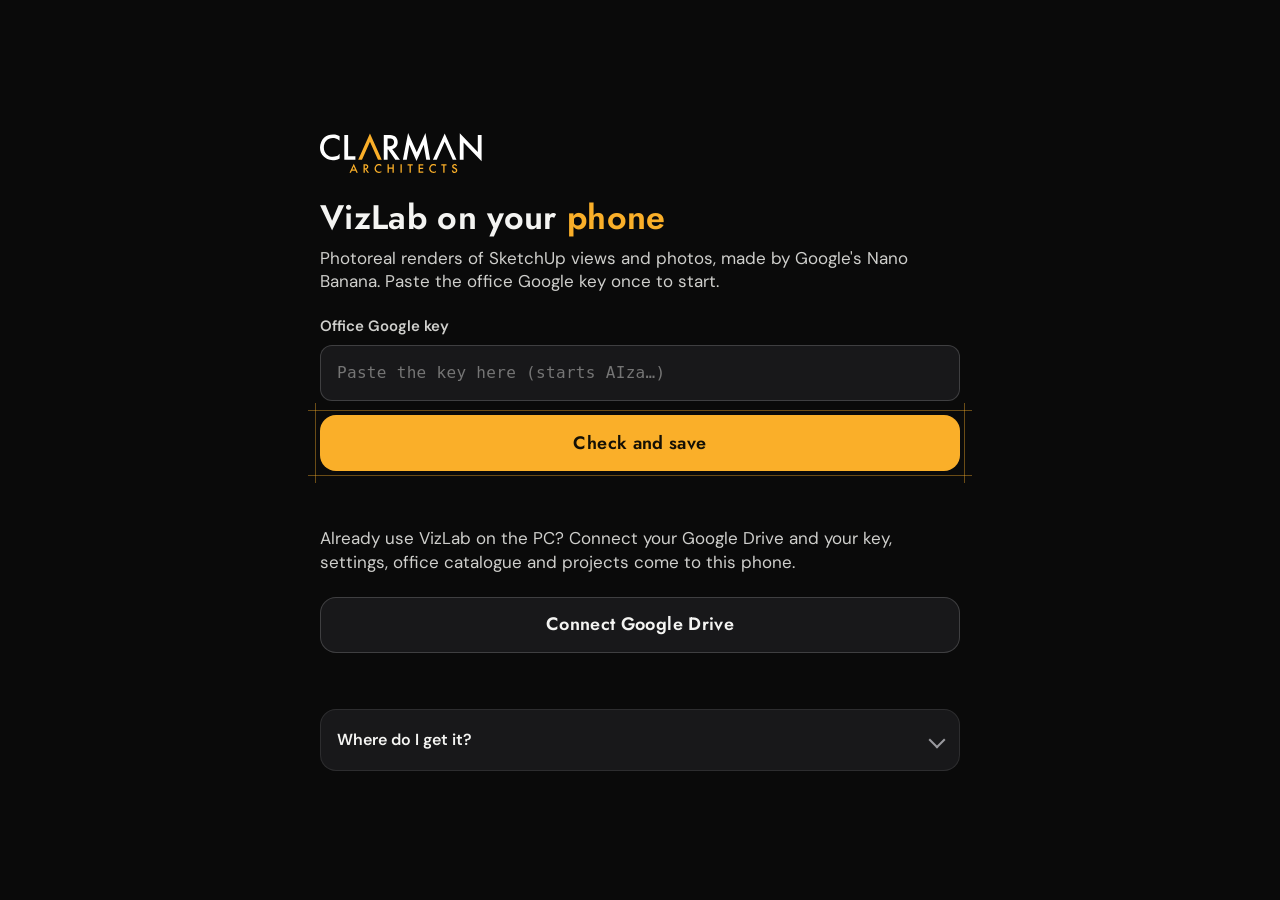
==== commit db0710a7: "VizLab Mobile 3.72.0" ====
--- a/index.html
+++ b/index.html
@@ -25,8 +25,8 @@
   presets, scenes and projects therefore come from the desktop's own code (V.makeEditFor, V.localApi, IndexedDB
   "vizlab-local"). The office Google key and every picture stay on this phone.
 -->
-<link rel="stylesheet" href="desk.css?v=29f2b415ef">
-<link rel="stylesheet" href="phone.css?v=29f2b415ef">
+<link rel="stylesheet" href="desk.css?v=d0d917df4a">
+<link rel="stylesheet" href="phone.css?v=d0d917df4a">
 <body>
 
 <!-- ============ welcome ============ -->
@@ -39,6 +39,11 @@
       <input class="inp mono" id="wKey" type="text" inputmode="text" autocomplete="off" autocorrect="off" autocapitalize="off" spellcheck="false" placeholder="Paste the key here (starts AIza…)"></label>
     <button class="btn pri cl" id="wSave">Check and save</button>
     <div class="status" id="wStatus" role="status"></div>
+    <div id="wDrive" hidden>
+      <p class="lead" style="margin-top:22px">Already use VizLab on the PC? Connect your Google Drive and your key, settings, office catalogue and projects come to this phone.</p>
+      <button class="btn sec" id="wDriveBtn">Connect Google Drive</button>
+      <div class="status" id="wDriveStatus" role="status"></div>
+    </div>
     <details class="note">
       <summary>Where do I get it?</summary>
       <p>Use the office's Google key: the same one VizLab uses on the PC (VizLab › Settings › Start here). Copy it from there, or ask whoever looks after VizLab.</p>
@@ -595,6 +600,7 @@
 <section class="overlay" id="ovLibrary" hidden></section>
 <section class="overlay" id="ovProjects" hidden>
   <div class="ov-head"><h2>Projects <span id="projCount" class="pcount"></span></h2><input type="search" id="projSearch" class="pfind" placeholder="Find a project" aria-label="Find a project"><select id="projSort" class="psort" aria-label="Sort projects"><option value="edited">Last edited first</option><option value="name">By name</option></select><button class="mini primary" id="newProject">+ New project</button></div>
+  <button class="pdriveline" id="projDrive" type="button" hidden title="Copy any changes to and from Google Drive now"></button>
   <div class="ov-grid" id="projGrid"></div>
 </section>
 
@@ -644,7 +650,7 @@
       <li data-kw="save, autosave, project name, title, rename, new project, recent projects, open project, duplicate, backup, restore, Ctrl+S"><b>Projects and saving:</b> your work saves itself. The title bar shows the project's name and whether it is <i>Saving…</i>, <i>Saved</i> or <i>Not saved · Try again</i>. Click the name for the project menu: <i>Name this project…</i> (or <i>Rename…</i>), <i>New project</i>, <i>Save now</i> (<kbd>Ctrl+S</kbd>), your recent projects and <i>All projects…</i>. A new project takes the SketchUp model's name at the first capture (the message has <i>Rename</i>), and naming the project title on Sheets names the project too. <i>Projects</i> in the sidebar lists them all, with a search box, a sort and <i>Rename</i>, <i>Duplicate</i> and <i>Delete</i> on each card. Settings › About › <i>Back up all projects</i> makes one file of every project, its pictures and sheets, History and your own presets; <i>Restore from a backup…</i> adds them back.</li>
       <li><b>SketchUp (2016 or later):</b> install the VizLab plugin and keep SketchUp open. VizLab connects by itself (Settings › <i>SketchUp &amp; Revit</i> shows the status). The amber <i>Capture SketchUp view</i> button at the top right of the canvas captures the SketchUp view (with Revit connected too it reads <i>Capture view</i> and asks which). On a 3D model, <b>Send to SketchUp</b> converts it to a .dae file at the height you choose; then click in SketchUp to place it. The other way round, <b>Send 3D to VizLab</b> on SketchUp's VizLab toolbar sends your selection (or the whole model) here as a 3D model: orbit it and press <b>Use this view</b> to render that angle.</li>
       <li data-kw="tour tips help button shortcuts first render guide"><b>Learning VizLab:</b> the <i>Quick start</i> at the top of this page is a whole render in five steps (each step's <i>Show me</i> points at the button). <i>Take the tour</i> shows the main controls in six steps, with five more tips at the end. <i>Start rendering</i> on the welcome card runs the <i>First render</i> guide: three small cards that wait while you capture a view, press Render and download the result. The <i>?</i> button at the top right has the Quick start, <i>Search help</i>, <i>Keyboard shortcuts</i>, the tour and <i>What's new</i>; Ctrl+K finds every help topic as <i>How to: …</i>, and <kbd>?</kbd> lists every key.</li>
-      <li data-kw="What next suggestions, next step, Render it, chips under the picture"><b>What next?</b> With one picture selected, the bar under the picture suggests the next steps for that kind of picture, at most five, and never one that already has a button on screen. A SketchUp or Revit view: <i>Render it</i>, <i>Choose a scene…</i>, <i>Try materials</i>, <i>Render all 4 views</i> (with several on the canvas) and <i>Make elevation…</i>. A render: <i>Fix one area…</i>, <i>Compare with Render 1</i> (the version before), <i>Make a video</i>, <i>Make 3D model</i>, <i>Try materials</i> and <i>Add to sheets…</i>. A photo: <i>Change part of it</i>, <i>Change colour (RAL)…</i>, <i>Remove cars &amp; clutter</i>, <i>Photomontage: put the proposal in…</i> and <i>Describe this picture for me…</i>. An elevation or drawing: <i>Convert to CAD (DXF)…</i> first. Cut-outs, videos and 3D models get steps of their own, and a picture with Draw layers offers <i>Save as new picture</i> and <i>Compare before and after</i>. The × hides the bar; Settings › Preferences › <i>What next? suggestions</i> brings it back.</li>
+      <li data-kw="What next suggestions, next step, Render it, chips under the picture"><b>What next?</b> With one picture selected, the bar under the picture suggests the next steps for that kind of picture, at most five, and never one that already has a button on screen. A SketchUp or Revit view: <i>Render it</i>, <i>Choose a scene…</i>, <i>Try materials</i>, <i>Render all 4 views</i> (with several on the canvas) and <i>Make elevation…</i>. A render: <i>Fix one area…</i>, <i>Update the design…</i>, <i>Compare with Render 1</i> (the version before), <i>Make a video</i>, <i>Make 3D model</i>, <i>Try materials</i> and <i>Add to sheets…</i>. A photo: <i>Change part of it</i>, <i>Change colour (RAL)…</i>, <i>Remove cars &amp; clutter</i>, <i>Photomontage: put the proposal in…</i> and <i>Describe this picture for me…</i>. An elevation or drawing: <i>Convert to CAD (DXF)…</i> first. Cut-outs, videos and 3D models get steps of their own, and a picture with Draw layers offers <i>Save as new picture</i> and <i>Compare before and after</i>. The × hides the bar; Settings › Preferences › <i>What next? suggestions</i> brings it back.</li>
       <li data-kw="price spend usage money estimate running costs client"><b>Costs:</b> the figure under the big button is a rough estimate before you press it, and the figure at the top right is this month's estimate for this PC (click it for Usage). Work through the Google key uses Google's published prices (e.g. Nano Banana 2.1 is about $0.03 at 1K and $0.05 at 2K). The lowest resolution, 1K (press <i>Settings ▾</i> on the settings line in the Image tab), is the quickest and cheapest for drafts. With a client watching the screen, switch off Settings › Preferences › <i>Show running costs</i>: both figures go (Usage keeps them).</li>
     </ol>
     </details>
@@ -686,6 +692,7 @@
       <li data-kw="match a style, reference image, look of another picture"><b>Copy the look of a picture you like:</b> three ways, depending on what you want. Every render in this project should match it: make it the <i>Project look</i> (right-click it → Edit picture › <i>Use as the project look…</i>, or <i>Set up…</i> in the Project look row → <i>Use the selected image</i>). Only some of its qualities, as words for one render: <i>Tools</i> → <i>Describe this picture for me…</i>. Several pictures that together show a style: a <i>Style board</i> in the Library (<i>Describe with AI</i>, then <i>Add to prompt</i> or <i>Use as the project look</i>). Each window links to the others.</li>
       <li><b>Montage presets:</b> for a proposal shown in a Google Earth model, take a screenshot of the view (street level, elevated or bird's-eye), drop it on the canvas, select it and pick <i>GE street level</i>, <i>GE elevated view</i> or <i>GE bird's-eye view</i>: the blurry, melted Google Earth buildings, trees, cars and roads are rebuilt as a real photograph while your proposal keeps its design. Add <i>Real facades</i>, <i>Real trees</i>, <i>Clean ground</i> or <i>Match proposal to context</i> afterwards to push further. When the proposal is already placed in a site photo, pick <i>Photomontage</i> or <i>Blend into photo</i>; <i>Wireline view</i>, <i>Ghosted proposal</i> and <i>Existing view</i> make matching planning images.</li>
       <li data-kw="photomontage, site photo, proposal, planning, verified view, wireline, put the proposal in"><b>Photomontage: put the proposal in:</b> select the site photo and press <i>Photomontage: put the proposal in…</i> in What next, or <i>Tools</i> → <i>Photomontage…</i> in the Image tab (or Ctrl+K → Photomontage). The window asks for the <i>Site photo</i>, then <i>The proposal</i>: <i>A SketchUp view</i> (<i>Capture now</i> brings in the view you see in SketchUp), <i>A picture on the canvas</i>, or <i>Describe it in words</i>. Say where it goes in the box if you like, choose a <i>Style</i> (<i>Photomontage</i>, <i>Blend into photo</i>, <i>Wireline view</i> or <i>Ghosted massing</i>) and the <i>Time of day</i>, then press <i>Make photomontage</i>. <i>See the brief sent to the AI</i> shows the words it uses.</li>
+      <li data-kw="update the design, design change, client changes, revised elevation, approved render, keep the render, new design, redesign"><b>Update the design:</b> the client approved a render, then the design changed? Change the model in SketchUp (or the drawing), then right-click the approved render → <i>Update the design…</i> (also in What next, or Ctrl+K → Update the design). If you capture the changed view first, What next on it offers <i>Update Render 2 with this design…</i>. The window shows three pictures: the <i>Original design</i> (found for you; <i>Change…</i> to pick another), the <i>Approved render</i> and the <i>New design</i> (<i>Capture SketchUp view</i>, <i>Choose a picture…</i>, or <i>Add a file…</i>: a picture or a PDF page; you can drop one on the window too). VizLab compares the two designs and outlines what changed on the approved render: <i>These parts changed: 6% of the picture</i>. With <i>Keep everything else exactly as the approved render</i> on, only the outlined parts come from the AI and the rest stays the approved render's own pixels; if the two designs don't line up, or most of the picture changed, the whole picture is redrawn in the approved render's style and the window says so. Add any other change in <i>Anything else to change?</i>, then press <i>Update the render</i>. The result is named <i>… – updated design</i>; What next offers <i>Compare with the approved render</i>.</li>
     </ol>
     </details>
     <details class="hchap"><summary><span class="fchev"><svg viewBox="0 0 24 24"><path d="M9 6l6 6-6 6"/></svg></span>Checking and finishing</summary>
@@ -750,7 +757,7 @@
     </details>
     <details class="hchap"><summary><span class="fchev"><svg viewBox="0 0 24 24"><path d="M9 6l6 6-6 6"/></svg></span>Library</summary>
     <ol>
-      <li><b>Library and office catalogue (furniture, materials, collections):</b> click <i>Library</i> in the left sidebar. <i>This project</i> holds the project's own furniture, materials and style boards. <i>Office catalogue</i> is shared by every project on this PC: add product pictures and material samples (drag them in, paste, + Add pictures, or From the canvas, e.g. a cut-out) and fill in the maker, code, finish, category, room and tags. Tick several and press <i>New collection</i> to make a set for a kind of scene ("Nordic living room"), with an optional prompt: a collection works like a preset. To use them in your renders, press <i>Choose…</i> in the <i>Furniture &amp; materials</i> row under <i>With every render</i> (or the <i>Library</i> chip by the prompt, or Ctrl+K) and click collections or single items: up to 6 go with every render, each with a note telling the AI to use exactly that product or material. A product or material you add to <i>This project</i> goes straight into your renders (up to 6; <i>✓ In renders</i> on its card takes it out), and <i>Product | Material</i> at the top of its details changes what it is. To start the catalogue quickly, press <i>Catalogue ▾</i> → <i>Starter libraries…</i>: tick the collections you want (living rooms, kitchen and dining, bedroom, bathroom, workplace, café, outdoor, plants, and external, interior and landscape materials) and press Generate. Your image AI model draws each piece as a transparent PNG and each material as a sphere in a little studio, like the V-Ray material preview (any material of your own can be turned into one with <i>Show as a sphere</i>) (about $0.03 each with Nano Banana 2.1 through the Google key; the window shows the total before you start); swap in a supplier's own picture once a product is specified. Every picture in the Library is kept as a PNG, and a product photo on a plain white background loses its background automatically. The one-click scenes and the example pictures of every Scene builder option are in the Scene panel (<i>Scenes and example pictures →</i> beside the tabs): <i>Every option by picture</i> shows them, all on the same standard scene so they compare like for like; <i>Example pictures…</i> draws them (tick the groups: one-click scenes, skies, light, atmosphere, interiors, products…) with your image AI model, and they then also appear on the scene tiles and the builder's buttons. Click one to open the Scene builder with it chosen. <i>Catalogue ▾</i> → <i>Export the catalogue to share…</i> saves the catalogue and your saved scenes as a file; colleagues use <i>Import a colleague's catalogue…</i> (or drop the file on the Library) to add it to theirs. Style boards: drop in reference pictures you like, press <i>Describe with AI</i> for a description of the look (never the buildings), then <i>Add to prompt</i> or <i>Use as the project look</i>.</li>
+      <li><b>Library and office catalogue (furniture, materials, collections):</b> click <i>Library</i> in the left sidebar. <i>This project</i> holds the project's own furniture, materials and style boards. <i>Office catalogue</i> is shared by every project on this PC (and, with Google Drive connected, on every PC and phone you connect): add product pictures and material samples (drag them in, paste, + Add pictures, or From the canvas, e.g. a cut-out) and fill in the maker, code, finish, category, room and tags. Tick several and press <i>New collection</i> to make a set for a kind of scene ("Nordic living room"), with an optional prompt: a collection works like a preset. To use them in your renders, press <i>Choose…</i> in the <i>Furniture &amp; materials</i> row under <i>With every render</i> (or the <i>Library</i> chip by the prompt, or Ctrl+K) and click collections or single items: up to 6 go with every render, each with a note telling the AI to use exactly that product or material. A product or material you add to <i>This project</i> goes straight into your renders (up to 6; <i>✓ In renders</i> on its card takes it out), and <i>Product | Material</i> at the top of its details changes what it is. To start the catalogue quickly, press <i>Catalogue ▾</i> → <i>Starter libraries…</i>: tick the collections you want (living rooms, kitchen and dining, bedroom, bathroom, workplace, café, outdoor, plants, and external, interior and landscape materials) and press Generate. Your image AI model draws each piece as a transparent PNG and each material as a sphere in a little studio, like the V-Ray material preview (any material of your own can be turned into one with <i>Show as a sphere</i>) (about $0.03 each with Nano Banana 2.1 through the Google key; the window shows the total before you start); swap in a supplier's own picture once a product is specified. Every picture in the Library is kept as a PNG, and a product photo on a plain white background loses its background automatically. The one-click scenes and the example pictures of every Scene builder option are in the Scene panel (<i>Scenes and example pictures →</i> beside the tabs): <i>Every option by picture</i> shows them, all on the same standard scene so they compare like for like; <i>Example pictures…</i> draws them (tick the groups: one-click scenes, skies, light, atmosphere, interiors, products…) with your image AI model, and they then also appear on the scene tiles and the builder's buttons. Click one to open the Scene builder with it chosen. <i>Catalogue ▾</i> → <i>Export the catalogue to share…</i> saves the catalogue and your saved scenes as a file; colleagues use <i>Import a colleague's catalogue…</i> (or drop the file on the Library) to add it to theirs. Style boards: drop in reference pictures you like, press <i>Describe with AI</i> for a description of the look (never the buildings), then <i>Add to prompt</i> or <i>Use as the project look</i>.</li>
       <li><b>Library materials in SketchUp:</b> any Library material can become a real SketchUp material for SketchUp's own Paint Bucket. Open a material in the Library and press <i>Send to SketchUp</i> under its picture (or send a whole collection from its details, and the materials in renders, all of this project's materials or the ticked items from <i>Send to SketchUp ▾</i> beside the tabs; Ctrl+K finds these too). VizLab makes a flat seamless tile (sphere pictures are redrawn flat by your image AI model, about $0.08 each with Nano Banana; flat pictures are free), you check the real width one tile covers (<i>est.</i> means it is an estimate), and SketchUp gets "VizLab - name" under Materials → In Model, and SketchUp is asked to have the Paint Bucket ready with the first one (if it isn't, pick that material there). Sending again updates the same material. RAL and paint finishes go as plain colours (switch any of them between <i>Texture</i> and <i>Plain colour</i>), and <i>Use my own texture file…</i> takes a manufacturer's seamless texture as it is. An older SketchUp plugin can't receive materials: run the VizLab installer again first.</li>
     </ol>
     </details>
@@ -807,6 +814,10 @@
     <div class="srow desk-only" id="setGAuth"><div><b>Or sign in with Google instead of a key</b><span class="hint">Your Google account can take the key's place for renders, videos and Improve my prompt. Usage goes on the practice's Google Cloud project, like the key.</span><span class="hint" id="gAuthStatus"></span>
       <span class="hint warn" id="gAuthNeed" hidden>Not set up yet: IT does this once under Advanced. <button class="linkbtn" type="button" id="gAuthGo">Open it under Advanced</button></span></div>
       <div class="row" id="gAuthBox"><button class="mini primary" id="gSignIn">Sign in with Google</button><button class="mini" id="gUseSign" hidden>Use my Google sign-in</button><button class="mini" id="gSignOut" hidden>Use the key instead</button></div></div>
+
+    <h3 id="sDrive">Google Drive</h3>
+    <div class="srow" id="driveRow"><div><b>Save projects to Google Drive</b><span class="hint">Every project, and the office catalogue in the Library (furniture, materials, collections, saved scenes and presets), is also kept in a <i>VizLab</i> folder in your own Google Drive, so it opens on your other PC and in VizLab Mobile. Each picture is its own full-quality file there. A copy stays on this device, so VizLab works without a connection and catches up later. Google's own window does the sign-in (VizLab never sees your password), and VizLab can only see the files it made itself.</span><span class="hint" id="driveStatus"></span></div><div class="row"><button class="mini primary" id="driveConnect" type="button">Connect Google Drive</button><button class="mini" id="driveSync" type="button" hidden>Sync now</button><button class="mini" id="driveOff" type="button" hidden>Disconnect</button></div></div>
+    <div class="srow" id="driveKeysRow"><div><b>Bring my keys and settings to my other devices</b><span class="hint">Your Google, fal.ai and Tripo keys, the AI models you chose and your preferences (Clarman logo, toolbar labels, running costs, keep my camera, favourite presets…) are kept in a file called <i>VizLab settings (private).json</i> in the VizLab folder of your Drive, and come to every PC and phone you connect. Change a key here and your other devices get it. The keys in that file are readable text: only VizLab and you can open it, but anyone who gets into your Google account could see them. Sign-ins (Google Drive, ChatGPT, Google sign-in), the cloud passcode and this PC's save folder stay on each device.</span><span class="hint" id="driveKeysStatus"></span></div><label class="switch"><input type="checkbox" id="setDriveKeys" checked><span></span></label></div>
 
     <h3 id="sHosts">SketchUp &amp; Revit</h3>
     <div class="srow"><div><b>Connection</b><span class="hint" id="bridgeStatus">Looking for SketchUp and Revit…</span><span class="hint">With the Clarman VizLab plugin installed (SketchUp 2016 to 2026, Revit 2025 to 2027), VizLab finds them by itself while they are open. The amber <i>Capture SketchUp view</i> button at the top right of the canvas captures their view, their Send view and Send 3D buttons send work here, and 3D models can be sent back to either.</span></div></div>
@@ -850,7 +861,7 @@
       <div class="srow"><div><b>Modly: free 3D on this PC</b><span class="hint">Free, open-source image-to-3D that runs on this computer's graphics card (modly3d.app). Pick "Modly (free, this PC)" as the 3D AI model. In Modly, download a 3D model once (Hunyuan3D 2 Mini suits an 8 GB card).</span><span class="hint" id="mdStatus"></span></div><button class="mini" id="mdBtn">Start Modly</button></div>
     </details>
 
-    <details class="sfold" id="sAdv"><summary><span class="fchev"><svg viewBox="0 0 24 24"><path d="M9 6l6 6-6 6"/></svg></span><h3>Advanced</h3><span class="hint">Google sign-in setup for IT, cloud server · rarely needed</span></summary>
+    <details class="sfold" id="sAdv"><summary><span class="fchev"><svg viewBox="0 0 24 24"><path d="M9 6l6 6-6 6"/></svg></span><h3>Advanced</h3><span class="hint">Google sign-in and Drive setup for IT, cloud server · rarely needed</span></summary>
       <div class="srow col" id="gSetup">
         <div><b>Google sign-in setup (for IT, once)</b><span class="hint">Only needed for <i>Or sign in with Google</i> under Start here, in the desktop app. About 5 minutes in Google Cloud. Each box is kept as soon as you leave it.</span></div>
         <div class="g3"><label class="fl">OAuth client ID<input id="setGClient" autocomplete="off" placeholder="….apps.googleusercontent.com"></label><label class="fl">Client secret<input id="setGSecret" type="password" autocomplete="off" placeholder="GOCSPX-…"></label><label class="fl">Google Cloud project ID<input id="setGProject" autocomplete="off" placeholder="e.g. clarman-vizlab"></label></div>
@@ -861,6 +872,8 @@
           <li>Credentials → Create credentials → <b>OAuth client ID</b> → Application type <b>Desktop app</b> → Create. Copy the client ID and client secret into the boxes above.</li>
           <li>Under <b>Start here</b>, press <b>Sign in with Google</b> (in <i>Or sign in with Google instead of a key</i>) and approve in the browser.</li></ol>
       </div>
+      <div class="srow col" id="driveSetup"><div><b>Google Drive setup (for IT, once)</b><span class="hint">The practice's OAuth client ID of type <i>Web application</i> from Google Cloud (steps in DRIVE-SETUP.md). It is not a secret. In VizLab.exe, when the Desktop client under <i>Google sign-in setup</i> is filled in, Drive uses that instead and never asks you to sign in again.</span></div>
+        <label class="fl">Google Drive client ID<input id="setDriveClient" autocomplete="off" placeholder="….apps.googleusercontent.com"></label></div>
       <div class="srow col" id="cloudRow"><div><b>VizLab cloud server</b><span class="hint">Syncs projects and history across devices through your Supabase server. Needs a passcode. Most people never need it: VizLab works on this PC alone.</span></div>
         <label class="fl">Passcode<span class="keyfield"><input id="setPass" class="keyin" type="password" autocomplete="current-password" placeholder="Only for the cloud server"><button class="mini keyeye" type="button" data-eye="#setPass" title="Show the passcode">Show</button></span></label>
         <label class="fl">Server URL<input id="setApi" class="keyin"></label>
@@ -945,7 +958,7 @@
   };
 })();
 </script>
-<script src="desk.js?v=29f2b415ef"></script>
-<script src="phone.js?v=29f2b415ef"></script>
+<script src="desk.js?v=d0d917df4a"></script>
+<script src="phone.js?v=d0d917df4a"></script>
 </body>
 </html>
--- a/desk.css
+++ b/desk.css
@@ -1,4 +1,4 @@
-/* VizLab 3.69.0: web/style.css scoped under .dk for VizLab Mobile by build_mobile.py (scopecss.py) */
+/* VizLab 3.72.0: web/style.css scoped under .dk for VizLab Mobile by build_mobile.py (scopecss.py) */
 .dk{
   --bg:#0a0a0a; --canvas:#111112; --panel:#161617; --panel2:#1f1f21; --card:#18181a; --line:#262628; --line2:#363739;
   --text:#fefefe; --mute:#8f9093; --dim:#808185;
@@ -2403,4 +2403,36 @@
 .dk .fillf.fillmore{grid-column:1/-1;text-transform:none}
 .dk .fillextra{width:100%;min-height:52px;resize:vertical;background:var(--panel2);border:1px solid var(--line);border-radius:var(--r1);padding:7px 8px;color:var(--text);font:inherit;font-size:13px}
 .dk .cmdrow.dis{opacity:.55;cursor:default}
-.dk .cmdrow.dis .cmdwhy{color:var(--warn)}+.dk .cmdrow.dis .cmdwhy{color:var(--warn)}
+.dk .mtgbox.rdbox{width:min(1180px,96vw)}
+.dk .rdcols{display:grid;grid-template-columns:repeat(3,minmax(0,1fr));gap:16px;margin-bottom:6px}
+.dk .rdcols .mtgbig.rdbig{max-width:none;height:clamp(150px,28vh,280px)}
+.dk .rdcols .row{gap:6px;flex-wrap:wrap}
+.dk .rdcols .mini.on,.dk .rdpick .mini.on{background:var(--accbg);border-color:var(--acc);color:#fff}
+.dk .rddrop .mtgbig.empty{padding:12px;text-align:center;line-height:1.4;border-style:dashed}
+.dk .modal.rddragging .rddrop .mtgbig{border-color:var(--acc);background:var(--accbg)}
+.dk .rdpick{display:flex;flex-direction:column;gap:6px;margin:4px 0 8px;padding:8px;border:1px solid var(--line2);border-radius:var(--r2);background:var(--panel)}
+.dk .rdpick .mtgpick{width:140px}
+.dk .rdpick .mtgpick img{height:84px}
+.dk .rdsay{margin:6px 0 8px;font-size:var(--fs4);color:var(--text);font-weight:600}
+.dk .rdsay.warn{color:var(--warn)}
+.dk .rdsay.busy{color:var(--mute);font-weight:400}
+.dk .rdkeep{display:flex;align-items:flex-start;gap:10px;margin:2px 0 10px}
+.dk .rdkeep>div{display:flex;flex-direction:column;gap:2px;min-width:0}
+.dk .rdkeep b{font-size:var(--fs4);font-weight:600;color:var(--text)}
+.dk .rdkeep.off{opacity:.6}
+.dk .rdkeep.off .switch span{cursor:not-allowed}
+@media (max-width:900px){.dk .rdcols{grid-template-columns:1fr}}
+.dk .pcard .pthumb{position:relative}
+.dk .pdrive{position:absolute;right:8px;top:8px;display:inline-flex;align-items:center;gap:5px;background:rgba(10,10,10,.82);color:var(--text);border:1px solid var(--acc);font-size:var(--fs2);font-weight:600;padding:2px 9px;border-radius:var(--r1)}
+.dk .pdrive::before{content:"";width:8px;height:8px;border-radius:50%;background:var(--acc)}
+.dk .pdrive.remote{background:var(--acc);color:#0a0a0a}
+.dk .pdrive.remote::before{background:#0a0a0a}
+.dk .pdrive.wait{border-color:var(--line);color:var(--mute)}
+.dk .pdrive.wait::before{background:var(--mute)}
+.dk .pdriveline{display:block;margin:0 20px 6px;background:none;border:0;padding:0;color:var(--mute);font:inherit;font-size:var(--fs3);cursor:pointer;text-align:left}
+.dk .pdriveline:hover{color:var(--acc)}
+.dk #driveStatus.warn{color:var(--acc)}
+.dk .wdrive{display:flex;flex-direction:column;gap:8px;border-top:1px solid var(--line);padding-top:10px}
+.dk .wdrive .row,.dk .wstep .row{display:flex;gap:8px;align-items:center;flex-wrap:wrap}
+.dk .welcome .wstep details.more .mini{margin-top:8px}
--- a/phone.css
+++ b/phone.css
@@ -439,3 +439,8 @@
 .mini3 .ti svg.i{width:26px;height:26px}
 .mini3 b{font:600 15.5px/1.15 var(--head)}
 .mini3 small{color:var(--mute);font-size:12.5px;line-height:1.2}
+/* Google Drive badge on a project card (drive.js) */
+.pcard .drv{position:absolute;right:10px;top:10px;display:inline-flex;align-items:center;gap:6px;padding:4px 10px;border-radius:999px;background:#0a0a0ad0;border:1px solid var(--acc);color:#fff;font:600 13px var(--head)}
+.pcard .drv::before{content:"";width:8px;height:8px;border-radius:50%;background:var(--acc)}
+.pcard .drv.remote{background:var(--acc);color:#0a0a0a}
+.pcard .drv.remote::before{background:#0a0a0a}
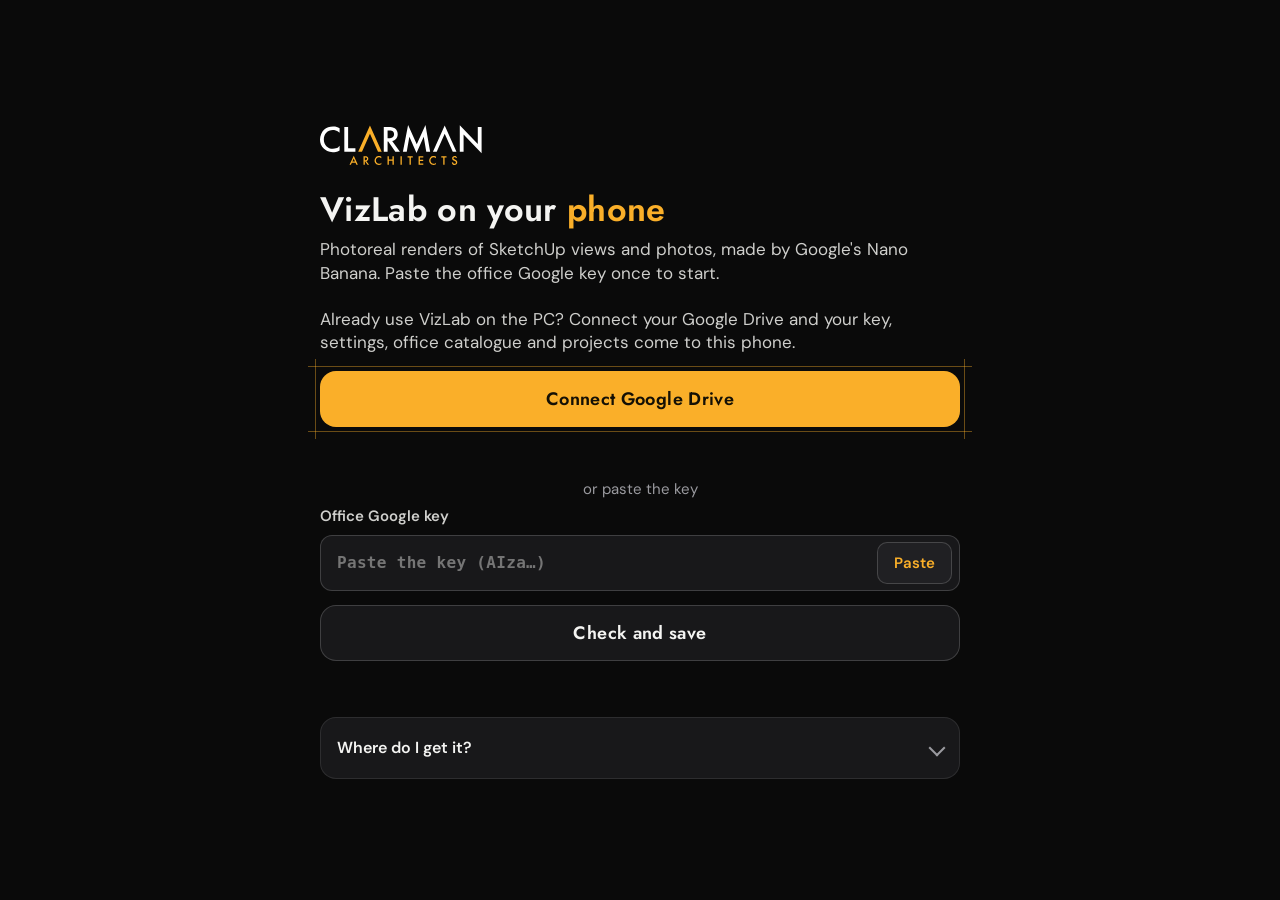
==== commit 07434261: "VizLab Mobile 3.74.0" ====
--- a/index.html
+++ b/index.html
@@ -25,8 +25,8 @@
   presets, scenes and projects therefore come from the desktop's own code (V.makeEditFor, V.localApi, IndexedDB
   "vizlab-local"). The office Google key and every picture stay on this phone.
 -->
-<link rel="stylesheet" href="desk.css?v=d0d917df4a">
-<link rel="stylesheet" href="phone.css?v=d0d917df4a">
+<link rel="stylesheet" href="desk.css?v=29f68068ef">
+<link rel="stylesheet" href="phone.css?v=29f68068ef">
 <body>
 
 <!-- ============ welcome ============ -->
@@ -35,19 +35,21 @@
     <div class="wlogo"><svg class="clogo" role="img" aria-label="Clarman Architects" viewBox="0 0 202 50" xmlns="http://www.w3.org/2000/svg"><g stroke="none" stroke-width="1" fill="none" fill-rule="evenodd"><g transform="translate(-80, -100)" fill-rule="nonzero"><g transform="translate(80, 100)"><path d="M24.5262384,9.61309524 C21.0818756,6.48809524 17.8750551,6.16071429 16.0934882,6.16071429 C9.35322652,6.16071429 4.780538,11.1607143 4.780538,18.0059524 C4.780538,24.8511905 9.53138321,29.672619 16.1231809,29.672619 C22.7149787,29.672619 22.7446715,27.7678571 24.4965456,26.0714286 L24.4965456,31.7261905 C21.3788035,33.6011905 18.1125974,34.047619 15.974717,34.047619 C10.3330883,34.047619 6.79964721,31.4880952 4.98838748,29.7619048 C1.365868,26.3690476 0,22.3809524 0,18.0059524 C0,13.6309524 2.37542261,8.30357143 4.98838748,5.83333333 C8.195208,2.79761905 11.9068058,1.78571429 16.2122593,1.78571429 C20.5177128,1.78571429 21.7945024,2.29166667 24.4965456,4.01785714 L24.4965456,9.61309524 L24.4965456,9.61309524 L24.5262384,9.61309524 Z" fill="#FFFFFF"></path><polygon fill="#FFFFFF" points="35.1562546 2.35119048 35.1562546 28.9880952 44.2719389 28.9880952 44.2719389 33.452381 30.4054094 33.452381 30.4054094 2.35119048"></polygon><path d="M85.2479788,2.35119048 C89.0189622,2.35119048 91.4240776,2.82738095 93.4431868,4.16666667 C96.828164,6.45833333 97.1250919,10.1488095 97.1250919,11.4880952 C97.1250919,15.952381 94.3933559,19.2261905 90.2363663,20.1488095 L99.9162134,33.452381 L94.1855064,33.452381 L85.3073644,20.7142857 L84.4759665,20.7142857 L84.4759665,33.452381 L79.7251213,33.452381 L79.7251213,2.35119048 L85.2479788,2.35119048 L85.2479788,2.35119048 L85.2479788,2.35119048 Z M84.4759665,16.6071429 L85.9606056,16.6071429 C87.267088,16.6071429 92.5820961,16.4583333 92.5820961,11.5178571 C92.5820961,6.57738095 88.4547994,6.72619048 86.1090695,6.72619048 L84.4759665,6.72619048 L84.4759665,16.6071429 Z" fill="#FFFFFF"></path><polygon fill="#FFFFFF" points="103.627811 33.452381 110.130531 0 120.938704 24.1666667 131.835955 0 137.685433 33.452381 132.845509 33.452381 129.668382 14.702381 120.641776 34.9107143 111.704248 14.672619 108.438042 33.4821429 103.598118 33.4821429 103.598118 33.4821429"></polygon><polygon fill="#FFFFFF" points="174.742026 33.452381 174.742026 0.238095238 197.249155 23.8988095 197.249155 2.35119048 202 2.35119048 202 35.3869048 179.492871 11.7261905 179.492871 33.452381"></polygon><g transform="translate(36.8784, 38.4226)" fill="#FAAF29"><path d="M7.48258121,8.75 L2.90989269,8.75 L1.75187417,11.3392857 L0,11.3392857 L5.31500808,0 L10.3924739,11.3392857 L8.64059974,11.3392857 L7.512274,8.75 L7.48258121,8.75 Z M6.82934,7.20238095 L5.25562252,3.57142857 L3.59282669,7.20238095 L6.82934,7.20238095 Z"></path><path d="M19.4190798,0.625 C20.7255623,0.625 21.5569602,0.773809524 22.2398942,1.25 C23.3979127,2.02380952 23.5166838,3.30357143 23.5166838,3.7797619 C23.5166838,5.32738095 22.5665148,6.45833333 21.1412612,6.75595238 L24.4668529,11.3392857 L22.5071292,11.3392857 L19.4487726,6.96428571 L19.1518448,6.96428571 L19.1518448,11.3392857 L17.5187417,11.3392857 L17.5187417,0.625 L19.4190798,0.625 L19.4190798,0.625 Z M19.122152,5.53571429 L19.6269293,5.53571429 C20.072321,5.53571429 21.9132736,5.47619048 21.9132736,3.7797619 C21.9132736,2.08333333 20.48802,2.11306104 19.6863149,2.11306104 L19.122152,2.11306104 L19.122152,5.50595238 L19.122152,5.53571429 Z"></path><path d="M39.7586359,3.125 C38.5709246,2.05357143 37.4722916,1.93452381 36.8487432,1.93452381 C34.5327062,1.93452381 32.9589887,3.66071429 32.9589887,6.01190476 C32.9589887,8.36309524 34.5920917,10.0297619 36.878436,10.0297619 C39.1647802,10.0297619 39.1647802,9.375 39.7586359,8.7797619 L39.7586359,10.7142857 C38.6896957,11.3690476 37.56137,11.5178571 36.8190504,11.5178571 C34.8890196,11.5178571 33.6716155,10.625 33.048067,10.0297619 C31.8009702,8.86904762 31.3258856,7.5 31.3258856,5.98214286 C31.3258856,4.46428571 32.1572836,2.64880952 33.048067,1.78571429 C34.1467,0.744047619 35.4234896,0.386904762 36.9081288,0.386904762 C38.3927679,0.386904762 38.8381596,0.56547619 39.7586359,1.16071429 L39.7586359,3.0952381 L39.7586359,3.125 Z"></path><polygon points="49.171248 4.85119048 53.7439365 4.85119048 53.7439365 0.595238095 55.3770395 0.595238095 55.3770395 11.3095238 53.7439365 11.3095238 53.7439365 6.36904762 49.171248 6.36904762 49.171248 11.3095238 47.5381449 11.3095238 47.5381449 0.595238095 49.171248 0.595238095"></polygon><polygon points="65.3835073 0.625 65.3835073 11.3392857 63.7504042 11.3392857 63.7504042 0.625"></polygon><polygon points="76.6667647 2.17261905 76.6667647 11.3392857 75.0336616 11.3392857 75.0336616 2.17261905 72.5691607 2.17261905 72.5691607 0.625 79.1015728 0.625 79.1015728 2.17261905 76.6370719 2.17261905"></polygon><polygon points="92.2554755 2.17261905 87.9797148 2.17261905 87.9797148 4.88095238 92.1070116 4.88095238 92.1070116 6.42857143 87.9797148 6.42857143 87.9797148 9.79166667 92.2554755 9.79166667 92.2554755 11.3392857 86.3466118 11.3392857 86.3466118 0.625 92.2554755 0.625 92.2554755 2.17261905"></polygon><path d="M108.052036,3.125 C106.864325,2.05357143 105.765692,1.93452381 105.142143,1.93452381 C102.826106,1.93452381 101.252389,3.66071429 101.252389,6.01190476 C101.252389,8.36309524 102.885492,10.0297619 105.171836,10.0297619 C107.45818,10.0297619 107.45818,9.375 108.052036,8.7797619 L108.052036,10.7142857 C106.983096,11.3690476 105.85477,11.5178571 105.11245,11.5178571 C103.18242,11.5178571 101.965015,10.625 101.341467,10.0297619 C100.09437,8.86904762 99.6192856,7.5 99.6192856,5.98214286 C99.6192856,4.46428571 100.450684,2.64880952 101.341467,1.78571429 C102.4401,0.744047619 103.71689,0.386904762 105.201529,0.386904762 C106.686168,0.386904762 107.13156,0.56547619 108.052036,1.16071429 L108.052036,3.0952381 L108.052036,3.125 Z"></path><polygon points="118.830516 2.17261905 118.830516 11.3392857 117.197413 11.3392857 117.197413 2.17261905 114.732912 2.17261905 114.732912 0.625 121.265324 0.625 121.265324 2.17261905 118.800823 2.17261905"></polygon><path d="M133.112744,3.00595238 C133.023666,2.76785714 132.875202,2.5297619 132.63766,2.32142857 C132.311039,2.05357143 131.954726,1.93452381 131.479641,1.93452381 C130.49978,1.93452381 129.965309,2.5297619 129.965309,3.21428571 C129.965309,3.89880952 130.084081,4.10714286 131.123328,4.52380952 L132.192268,4.9702381 C134.151992,5.77380952 134.716155,6.9047619 134.716155,8.125 C134.716155,10.1785714 133.261208,11.577381 131.271792,11.577381 C129.282375,11.577381 129.312068,11.1011905 128.747905,10.5059524 C128.183742,9.85119048 127.916507,9.16666667 127.857122,8.42261905 L129.490225,8.06547619 C129.490225,8.60119048 129.668382,9.10714286 129.935617,9.43452381 C130.232544,9.82142857 130.677936,10.0892857 131.331177,10.0892857 C132.311039,10.0892857 133.083052,9.375 133.083052,8.30357143 C133.083052,7.23214286 132.251654,6.75595238 131.539027,6.45833333 L130.49978,6.01190476 C129.608996,5.6547619 128.332206,4.91071429 128.332206,3.30357143 C128.332206,1.69642857 129.460532,0.476190476 131.449949,0.476190476 C133.439365,0.476190476 133.261208,0.922619048 133.587829,1.19047619 C133.884757,1.45833333 134.181685,1.81547619 134.419227,2.26190476 L133.112744,3.03571429 L133.112744,3.00595238 Z"></path></g><polygon fill="#FAAF29" points="52.4968396 33.452381 62.4439218 10.922619 72.5097751 33.452381 77.1418492 33.452381 62.4439218 0.535714286 47.7459944 33.452381"></polygon><polygon fill="#FFFFFF" points="145.910334 33.452381 155.887109 10.922619 165.952962 33.452381 170.585036 33.452381 155.887109 0.535714286 141.159488 33.452381"></polygon></g></g></g></svg></div>
     <h1 class="wtitle">VizLab on your <b>phone</b></h1>
     <p class="lead">Photoreal renders of SketchUp views and photos, made by Google's Nano Banana. Paste the office Google key once to start.</p>
+    <!-- v3.74 (mobile:M19): Google Drive first when it can bring the key; then the key, with a Paste button in the box -->
+    <div id="wDrive" hidden>
+      <p class="lead wdlead">Already use VizLab on the PC? Connect your Google Drive and your key, settings, office catalogue and projects come to this phone.</p>
+      <button class="btn pri cl" id="wDriveBtn">Connect Google Drive</button>
+      <div class="status" id="wDriveStatus" role="status"></div>
+      <p class="wor">or paste the key</p>
+    </div>
     <label class="field"><span>Office Google key</span>
-      <input class="inp mono" id="wKey" type="text" inputmode="text" autocomplete="off" autocorrect="off" autocapitalize="off" spellcheck="false" placeholder="Paste the key here (starts AIza…)"></label>
+      <span class="pastebox"><input class="inp mono" id="wKey" type="text" inputmode="text" autocomplete="off" autocorrect="off" autocapitalize="off" spellcheck="false" enterkeyhint="go" placeholder="Paste the key (AIza…)"><button type="button" class="pastebtn" id="wPaste">Paste</button></span></label>
     <button class="btn pri cl" id="wSave">Check and save</button>
     <div class="status" id="wStatus" role="status"></div>
-    <div id="wDrive" hidden>
-      <p class="lead" style="margin-top:22px">Already use VizLab on the PC? Connect your Google Drive and your key, settings, office catalogue and projects come to this phone.</p>
-      <button class="btn sec" id="wDriveBtn">Connect Google Drive</button>
-      <div class="status" id="wDriveStatus" role="status"></div>
-    </div>
     <details class="note">
       <summary>Where do I get it?</summary>
       <p>Use the office's Google key: the same one VizLab uses on the PC (VizLab › Settings › Start here). Copy it from there, or ask whoever looks after VizLab.</p>
-      <p>To make a new one: on a computer go to aistudio.google.com, sign in with the practice Google account (with billing set up), choose <b>Get API key</b>, then copy it here.</p>
+      <p>To make a new one: on a computer go to aistudio.google.com, sign in with the practice Google account, choose <b>Get API key</b>, then copy it here.</p>
       <p>The key stays on this phone only. Your pictures go only to Google, and only when you press Render.</p>
     </details>
   </div></div>
@@ -57,10 +59,12 @@
 <section class="scr tabbed" id="home" hidden>
   <header class="top">
     <div class="brand"><svg class="clogo" role="img" aria-label="Clarman Architects" viewBox="0 0 202 50" xmlns="http://www.w3.org/2000/svg"><g stroke="none" stroke-width="1" fill="none" fill-rule="evenodd"><g transform="translate(-80, -100)" fill-rule="nonzero"><g transform="translate(80, 100)"><path d="M24.5262384,9.61309524 C21.0818756,6.48809524 17.8750551,6.16071429 16.0934882,6.16071429 C9.35322652,6.16071429 4.780538,11.1607143 4.780538,18.0059524 C4.780538,24.8511905 9.53138321,29.672619 16.1231809,29.672619 C22.7149787,29.672619 22.7446715,27.7678571 24.4965456,26.0714286 L24.4965456,31.7261905 C21.3788035,33.6011905 18.1125974,34.047619 15.974717,34.047619 C10.3330883,34.047619 6.79964721,31.4880952 4.98838748,29.7619048 C1.365868,26.3690476 0,22.3809524 0,18.0059524 C0,13.6309524 2.37542261,8.30357143 4.98838748,5.83333333 C8.195208,2.79761905 11.9068058,1.78571429 16.2122593,1.78571429 C20.5177128,1.78571429 21.7945024,2.29166667 24.4965456,4.01785714 L24.4965456,9.61309524 L24.4965456,9.61309524 L24.5262384,9.61309524 Z" fill="#FFFFFF"></path><polygon fill="#FFFFFF" points="35.1562546 2.35119048 35.1562546 28.9880952 44.2719389 28.9880952 44.2719389 33.452381 30.4054094 33.452381 30.4054094 2.35119048"></polygon><path d="M85.2479788,2.35119048 C89.0189622,2.35119048 91.4240776,2.82738095 93.4431868,4.16666667 C96.828164,6.45833333 97.1250919,10.1488095 97.1250919,11.4880952 C97.1250919,15.952381 94.3933559,19.2261905 90.2363663,20.1488095 L99.9162134,33.452381 L94.1855064,33.452381 L85.3073644,20.7142857 L84.4759665,20.7142857 L84.4759665,33.452381 L79.7251213,33.452381 L79.7251213,2.35119048 L85.2479788,2.35119048 L85.2479788,2.35119048 L85.2479788,2.35119048 Z M84.4759665,16.6071429 L85.9606056,16.6071429 C87.267088,16.6071429 92.5820961,16.4583333 92.5820961,11.5178571 C92.5820961,6.57738095 88.4547994,6.72619048 86.1090695,6.72619048 L84.4759665,6.72619048 L84.4759665,16.6071429 Z" fill="#FFFFFF"></path><polygon fill="#FFFFFF" points="103.627811 33.452381 110.130531 0 120.938704 24.1666667 131.835955 0 137.685433 33.452381 132.845509 33.452381 129.668382 14.702381 120.641776 34.9107143 111.704248 14.672619 108.438042 33.4821429 103.598118 33.4821429 103.598118 33.4821429"></polygon><polygon fill="#FFFFFF" points="174.742026 33.452381 174.742026 0.238095238 197.249155 23.8988095 197.249155 2.35119048 202 2.35119048 202 35.3869048 179.492871 11.7261905 179.492871 33.452381"></polygon><g transform="translate(36.8784, 38.4226)" fill="#FAAF29"><path d="M7.48258121,8.75 L2.90989269,8.75 L1.75187417,11.3392857 L0,11.3392857 L5.31500808,0 L10.3924739,11.3392857 L8.64059974,11.3392857 L7.512274,8.75 L7.48258121,8.75 Z M6.82934,7.20238095 L5.25562252,3.57142857 L3.59282669,7.20238095 L6.82934,7.20238095 Z"></path><path d="M19.4190798,0.625 C20.7255623,0.625 21.5569602,0.773809524 22.2398942,1.25 C23.3979127,2.02380952 23.5166838,3.30357143 23.5166838,3.7797619 C23.5166838,5.32738095 22.5665148,6.45833333 21.1412612,6.75595238 L24.4668529,11.3392857 L22.5071292,11.3392857 L19.4487726,6.96428571 L19.1518448,6.96428571 L19.1518448,11.3392857 L17.5187417,11.3392857 L17.5187417,0.625 L19.4190798,0.625 L19.4190798,0.625 Z M19.122152,5.53571429 L19.6269293,5.53571429 C20.072321,5.53571429 21.9132736,5.47619048 21.9132736,3.7797619 C21.9132736,2.08333333 20.48802,2.11306104 19.6863149,2.11306104 L19.122152,2.11306104 L19.122152,5.50595238 L19.122152,5.53571429 Z"></path><path d="M39.7586359,3.125 C38.5709246,2.05357143 37.4722916,1.93452381 36.8487432,1.93452381 C34.5327062,1.93452381 32.9589887,3.66071429 32.9589887,6.01190476 C32.9589887,8.36309524 34.5920917,10.0297619 36.878436,10.0297619 C39.1647802,10.0297619 39.1647802,9.375 39.7586359,8.7797619 L39.7586359,10.7142857 C38.6896957,11.3690476 37.56137,11.5178571 36.8190504,11.5178571 C34.8890196,11.5178571 33.6716155,10.625 33.048067,10.0297619 C31.8009702,8.86904762 31.3258856,7.5 31.3258856,5.98214286 C31.3258856,4.46428571 32.1572836,2.64880952 33.048067,1.78571429 C34.1467,0.744047619 35.4234896,0.386904762 36.9081288,0.386904762 C38.3927679,0.386904762 38.8381596,0.56547619 39.7586359,1.16071429 L39.7586359,3.0952381 L39.7586359,3.125 Z"></path><polygon points="49.171248 4.85119048 53.7439365 4.85119048 53.7439365 0.595238095 55.3770395 0.595238095 55.3770395 11.3095238 53.7439365 11.3095238 53.7439365 6.36904762 49.171248 6.36904762 49.171248 11.3095238 47.5381449 11.3095238 47.5381449 0.595238095 49.171248 0.595238095"></polygon><polygon points="65.3835073 0.625 65.3835073 11.3392857 63.7504042 11.3392857 63.7504042 0.625"></polygon><polygon points="76.6667647 2.17261905 76.6667647 11.3392857 75.0336616 11.3392857 75.0336616 2.17261905 72.5691607 2.17261905 72.5691607 0.625 79.1015728 0.625 79.1015728 2.17261905 76.6370719 2.17261905"></polygon><polygon points="92.2554755 2.17261905 87.9797148 2.17261905 87.9797148 4.88095238 92.1070116 4.88095238 92.1070116 6.42857143 87.9797148 6.42857143 87.9797148 9.79166667 92.2554755 9.79166667 92.2554755 11.3392857 86.3466118 11.3392857 86.3466118 0.625 92.2554755 0.625 92.2554755 2.17261905"></polygon><path d="M108.052036,3.125 C106.864325,2.05357143 105.765692,1.93452381 105.142143,1.93452381 C102.826106,1.93452381 101.252389,3.66071429 101.252389,6.01190476 C101.252389,8.36309524 102.885492,10.0297619 105.171836,10.0297619 C107.45818,10.0297619 107.45818,9.375 108.052036,8.7797619 L108.052036,10.7142857 C106.983096,11.3690476 105.85477,11.5178571 105.11245,11.5178571 C103.18242,11.5178571 101.965015,10.625 101.341467,10.0297619 C100.09437,8.86904762 99.6192856,7.5 99.6192856,5.98214286 C99.6192856,4.46428571 100.450684,2.64880952 101.341467,1.78571429 C102.4401,0.744047619 103.71689,0.386904762 105.201529,0.386904762 C106.686168,0.386904762 107.13156,0.56547619 108.052036,1.16071429 L108.052036,3.0952381 L108.052036,3.125 Z"></path><polygon points="118.830516 2.17261905 118.830516 11.3392857 117.197413 11.3392857 117.197413 2.17261905 114.732912 2.17261905 114.732912 0.625 121.265324 0.625 121.265324 2.17261905 118.800823 2.17261905"></polygon><path d="M133.112744,3.00595238 C133.023666,2.76785714 132.875202,2.5297619 132.63766,2.32142857 C132.311039,2.05357143 131.954726,1.93452381 131.479641,1.93452381 C130.49978,1.93452381 129.965309,2.5297619 129.965309,3.21428571 C129.965309,3.89880952 130.084081,4.10714286 131.123328,4.52380952 L132.192268,4.9702381 C134.151992,5.77380952 134.716155,6.9047619 134.716155,8.125 C134.716155,10.1785714 133.261208,11.577381 131.271792,11.577381 C129.282375,11.577381 129.312068,11.1011905 128.747905,10.5059524 C128.183742,9.85119048 127.916507,9.16666667 127.857122,8.42261905 L129.490225,8.06547619 C129.490225,8.60119048 129.668382,9.10714286 129.935617,9.43452381 C130.232544,9.82142857 130.677936,10.0892857 131.331177,10.0892857 C132.311039,10.0892857 133.083052,9.375 133.083052,8.30357143 C133.083052,7.23214286 132.251654,6.75595238 131.539027,6.45833333 L130.49978,6.01190476 C129.608996,5.6547619 128.332206,4.91071429 128.332206,3.30357143 C128.332206,1.69642857 129.460532,0.476190476 131.449949,0.476190476 C133.439365,0.476190476 133.261208,0.922619048 133.587829,1.19047619 C133.884757,1.45833333 134.181685,1.81547619 134.419227,2.26190476 L133.112744,3.03571429 L133.112744,3.00595238 Z"></path></g><polygon fill="#FAAF29" points="52.4968396 33.452381 62.4439218 10.922619 72.5097751 33.452381 77.1418492 33.452381 62.4439218 0.535714286 47.7459944 33.452381"></polygon><polygon fill="#FFFFFF" points="145.910334 33.452381 155.887109 10.922619 165.952962 33.452381 170.585036 33.452381 155.887109 0.535714286 141.159488 33.452381"></polygon></g></g></g></svg><span class="vz">VizLab</span></div>
-    <button class="ib" id="hHist" aria-label="History"></button>
     <button class="ib" id="hSet" aria-label="Settings"></button>
   </header>
   <div class="body"><div class="wrap">
+    <!-- v3.74 (mobile:M11, big:3): what finished while you were away, then Continue (the latest pictures) for a returning user -->
+    <div id="hAway" hidden><div class="sech"><h3>Finished while you were away</h3><button class="link" id="hAwayX">Clear</button></div><div class="crow" id="hAwayRow"></div></div>
+    <div id="hCont" hidden><div class="sech"><h3>Continue</h3><button class="link" id="hAll2">See all</button></div><div class="crow" id="hContRow"></div></div>
     <h1 class="hero">Start a render</h1>
     <p class="sub">A SketchUp screenshot, a photo of the screen or a site photo all work.</p>
     <div class="bigs">
@@ -68,6 +72,7 @@
         <input type="file" id="fCam" accept="image/*" capture="environment"></label>
       <label class="big b" id="bLib"><span class="bi"></span><span>Choose from Photos<small>e.g. a SketchUp screenshot</small></span>
         <input type="file" id="fLib" accept="image/*"></label>
+      <button class="big c" id="bMore"><span class="bi"></span><span>More<small>File, words, find</small></span></button>
     </div>
     <div class="minis">
       <label class="mini3" id="bFile"><span class="ti"></span><b>Open a file</b><small>PDF drawing</small><input type="file" id="fFile" accept="application/pdf,.pdf,image/*" style="position:absolute;width:1px;height:1px;opacity:0;pointer-events:none"></label>
@@ -75,8 +80,10 @@
       <button class="mini3" id="bFind"><span class="ti"></span><b>Find</b><small>Any tool or picture</small></button>
     </div>
     <button class="projline" id="hProj"></button>
-    <div class="sech"><h3>Recent</h3><button class="link" id="hAll">See all</button></div>
-    <div class="grid" id="hRecent"></div>
+    <div id="hRecentBox"><div class="sech"><h3>Recent</h3><button class="link" id="hAll">See all</button></div>
+    <div class="grid" id="hRecent"></div></div>
+    <!-- v3.74 (mobile:M8): the Add to Home Screen hint, in the page on Home only (never over other screens) -->
+    <div id="a2hs" hidden><div class="t"><b>Put VizLab on your Home Screen</b>Tap Share <svg class="i share" viewBox="0 0 24 24"><path d="M12 3v12M8 7l4-4 4 4M5 12v7a2 2 0 0 0 2 2h10a2 2 0 0 0 2-2v-7"/></svg> below, then <b style="display:inline;font-size:15px">Add to Home Screen</b>.</div><button class="ib" id="a2hsX" aria-label="Close"></button></div>
   </div></div>
 </section>
 
@@ -85,16 +92,17 @@
   <header class="top"><button class="ib back" aria-label="Back"></button><h2 id="pTitle">Your picture</h2><button class="ib" id="pHome" aria-label="Home"></button></header>
   <div class="body"><div class="wrap">
     <div class="pic"><img id="pImg" alt="Your picture"></div>
-    <div class="sw" id="pKeep" role="switch" tabindex="0">
-      <div class="ot"><b>Keep my building and camera exactly</b><small>For SketchUp / Revit views. Turn off for a photo you want re-imagined more freely.</small></div>
+    <!-- v3.74 (mobile:M24): the Keep switch on one line, its explanation behind (i); scene and preset side by side -->
+    <div class="sw one" id="pKeep" role="switch" tabindex="0">
+      <div class="ot"><b>Keep building<span class="kcam"> &amp; camera</span></b></div>
+      <button type="button" class="info" id="pKeepInfo" aria-label="What this does"></button>
       <span class="tog"></span>
     </div>
     <div class="lab">What to make</div>
-    <div id="pScene"></div>
-    <div id="pPreset"></div>
+    <div class="duo"><div id="pScene"></div><div id="pPreset"></div></div>
     <div class="lab">Your words <span style="text-transform:none;letter-spacing:0;font-weight:500">(optional)</span></div>
-    <textarea class="inp" id="pWords" rows="3" placeholder="Anything to add or change, e.g. &quot;red brick walls, grey slate roof&quot;"></textarea>
-    <div class="row" style="margin-top:10px"><button class="btn sec" id="pImprove" style="min-height:52px;font-size:16px"></button><button class="btn sec" id="pRal" style="min-height:52px;font-size:16px"></button></div>
+    <textarea class="inp grow" id="pWords" rows="2" enterkeyhint="go" placeholder="Anything to add or change, e.g. &quot;red brick walls, grey slate roof&quot;"></textarea>
+    <div class="row" style="margin-top:10px"><button class="btn sec one" id="pImprove" style="min-height:52px;font-size:16px"></button><button class="btn sec one" id="pRal" style="min-height:52px;font-size:16px"></button></div>
     <div class="lab">With every render</div>
     <div id="pEvery"></div>
     <button class="setline" id="pSetLine"></button>
@@ -102,7 +110,9 @@
   </div></div>
   <div class="foot"><div class="wrap">
     <div class="does" id="pDoes"></div>
-    <button class="btn pri cl" id="pGo"><span class="lbl">Render<small id="pCost"></small></span></button>
+    <!-- v3.74 D3 (N7): how many versions each press makes; they come back together as a round -->
+    <div class="vers" id="pVers" role="group" aria-label="Versions each time"><span class="vl">Versions</span><div class="seg even" id="pVerSeg"></div></div>
+    <button class="btn pri cl" id="pGo"><span class="lbl"><span id="pGoT">Render</span><small id="pCost"></small></span></button>
   </div></div>
 </section>
 
@@ -111,13 +121,23 @@
   <header class="top"><button class="ib back" aria-label="Back"></button><h2 id="rTitle">Render</h2><button class="ib" id="rHome" aria-label="Home"></button></header>
   <div class="body"><div class="wrap">
     <div class="cmp" id="rCmp"></div>
+    <!-- v3.74 D3 (N8): a tweak, relight or brush change lands compared with the picture it came from -->
+    <div class="decide" id="rDecide" hidden role="group" aria-label="Keep the change?"></div>
+    <!-- v3.74 (mobile:M20): the versions made from the same picture, one swipe apart; D3 (N3, N7): as a strip, by round -->
+    <div class="pager" id="rPager" hidden><button class="ib" id="rPrev" aria-label="Previous version"></button><div class="pdots" id="rDots"></div><button class="ib" id="rNext" aria-label="Next version"></button></div>
+    <div class="vstrip" id="rStrip" hidden role="listbox" aria-label="Versions"></div>
     <div class="meta" id="rMeta"></div>
-    <button class="btn pri cl" id="rSave" style="margin-bottom:14px"></button>
+    <!-- v3.74 D3 (N8): one-tap tweaks and relights, each an edit of this picture -->
+    <div class="twbox" id="rTweak" hidden></div>
+    <div class="savrow" id="rSaveRow"><button class="btn pri cl" id="rSave"></button><button class="btn sec sq" id="rShare" aria-label="Share"></button></div>
+    <div class="pend" id="rPend" hidden><p id="rPendT">You can leave this screen. It will be here when it's ready.</p><button class="btn sec" id="rPendStop">Cancel</button></div>
     <div class="acts">
       <button class="act" id="rAgain"></button>
       <button class="act" id="rArea"></button>
       <button class="act" id="rUp"></button>
       <button class="act" id="rChoices"></button>
+      <button class="act" id="rBest" hidden></button>
+      <button class="act" id="rPresent"></button>
     </div>
     <button class="btn sec" id="rMore" style="margin-top:12px"></button>
     <div class="more"><button class="btn ghost" id="rDel"></button></div>
@@ -126,29 +146,39 @@
 
 <!-- ============ paint: change an area ============ -->
 <section class="scr" id="paint" hidden>
-  <header class="top"><button class="ib back" aria-label="Back"></button><h2>Change an area</h2></header>
-  <div class="body"><div class="wrap">
-    <p class="phint" id="aHint">Paint over the part to change with your finger.</p>
-    <div class="pstage" id="aStage"><img id="aImg" alt=""><canvas id="aCan"></canvas></div>
+  <header class="top"><button class="ib back" aria-label="Back"></button><h2>Brush</h2><button class="ib" id="aMenu" aria-label="More"></button></header>
+  <!-- v3.74 (mobile:M14): the picture takes the free height (pinch to zoom, two fingers to move), Paint | Rub out, a brush
+       size slider on the right edge, the words and Edit just above the keyboard -->
+  <div class="body pbody"><div class="wrap">
+    <div class="pzone" id="aZone"><div class="pstage" id="aStage"><div class="pz" id="aZ"><img id="aImg" alt=""><canvas id="aCan"></canvas></div></div>
+      <div class="vsz" id="aSizeBox"><input type="range" id="aSize" min="8" max="90" step="1" aria-label="Brush size" orient="vertical"></div>
+      <p class="phint pill" id="aHint">Paint over the part to change with your finger.</p></div>
     <div class="ptools">
-      <div class="bsz" id="aSize" role="group" aria-label="Brush size"></div>
+      <div class="seg pmode" id="aMode"><button class="on" data-m="paint">Paint</button><button data-m="erase">Rub out</button></div>
       <button class="tb" id="aUndo" aria-label="Undo"></button>
-      <button class="tb" id="aClear">Clear</button>
-    </div>
-    <textarea class="inp" id="aWords" rows="2" placeholder="What should change there? e.g. &quot;a timber front door&quot;"></textarea>
+    </div>
   </div></div>
   <div class="foot"><div class="wrap">
+    <textarea class="inp" id="aWords" rows="1" enterkeyhint="go" placeholder="What goes there? e.g. &quot;a timber door&quot;"></textarea>
     <button class="btn pri cl" id="aGo"><span class="lbl">Edit the painted area<small id="aCost"></small></span></button>
   </div></div>
 </section>
 
 <!-- ============ history ============ -->
 <section class="scr" id="history" hidden>
-  <header class="top"><button class="ib back" aria-label="Back"></button><h2 id="yTitle">History</h2></header>
+  <header class="top"><button class="ib back" aria-label="Back"></button><h2 id="yTitle">History</h2><button class="ib lab2" id="ySel">Select</button></header>
   <div class="body"><div class="wrap">
     <p class="sub" id="yCount"></p>
     <div class="grid" id="yGrid"></div>
   </div></div>
+  <!-- v3.74 D3 (N14): what the chosen pictures can do, with counts (the desktop's V.selActions / V.forSelection) -->
+  <div class="foot selbar" id="ySelBar" hidden><div class="wrap"><p class="selcount" id="ySelN"></p><div class="selacts" id="ySelActs"></div></div></div>
+</section>
+
+<!-- ============ v3.74 D3 (N9): Pick the best: two versions, tap the better one ============ -->
+<section class="scr" id="duel" hidden>
+  <header class="top"><button class="ib back" aria-label="Back"></button><h2 id="uTitle">Pick the best</h2></header>
+  <div class="body"><div class="wrap" id="uBody"></div></div>
 </section>
 
 <!-- ============ settings ============ -->
@@ -177,7 +207,7 @@
     <div class="lab">How the camera moves</div>
     <div class="pgrid" id="vPresets"></div>
     <div class="lab">Your words <span style="text-transform:none;letter-spacing:0;font-weight:500">(optional)</span></div>
-    <textarea class="inp" id="vWords" rows="2" placeholder="e.g. &quot;people walking past, trees moving in the breeze&quot;"></textarea>
+    <textarea class="inp" id="vWords" rows="2" enterkeyhint="go" placeholder="e.g. &quot;people walking past, trees moving in the breeze&quot;"></textarea>
     <div class="lab">Length</div>
     <div class="seg" id="vLen"></div>
     <div class="lab">AI model</div>
@@ -206,7 +236,7 @@
 
 <!-- ============ projects (tab) ============ -->
 <section class="scr tabbed" id="projects" hidden>
-  <header class="top"><h2 style="padding-left:12px">Projects</h2><button class="ib" id="jNew" aria-label="New project"></button></header>
+  <header class="top"><h2 style="padding-left:12px">Projects</h2><button class="ib lab2" id="jNew" aria-label="New project"></button></header>
   <div class="body"><div class="wrap">
     <button class="allpics" id="jAll"><span class="bi"></span><span><b>All pictures</b><small>Every render, edit and upscale made on this phone</small></span></button>
     <div class="sech"><h3>Your projects</h3></div>
@@ -225,14 +255,20 @@
   </div></div>
 </section>
 
-<!-- ============ sheets and library (tabs; their phone screens come in a later version) ============ -->
+<!-- ============ sheets and library (tabs): v3.74 (mobile:big:4) phone screens over the same data; the desktop page is
+     "Full editor (as on the PC)" in the ••• menu ============ -->
 <section class="scr tabbed" id="sheets" hidden>
-  <header class="top"><h2 style="padding-left:12px">Sheets</h2></header>
+  <header class="top"><h2 style="padding-left:12px">Sheets</h2><button class="ib" id="tsMenu" aria-label="More"></button></header>
   <div class="body"><div class="wrap" id="tsBody"></div></div>
 </section>
 <section class="scr tabbed" id="library" hidden>
-  <header class="top"><h2 style="padding-left:12px">Library</h2></header>
+  <header class="top"><h2 style="padding-left:12px">Library</h2><button class="ib" id="tlMenu" aria-label="More"></button></header>
   <div class="body"><div class="wrap" id="tlBody"></div></div>
+</section>
+<!-- the desktop's own Sheets / Library page ("Full editor"), full screen with a Back button -->
+<section class="scr" id="fullpage" hidden>
+  <header class="top"><button class="ib back" aria-label="Back"></button><h2 id="fpTitle"></h2></header>
+  <div class="body"><div class="wrap"></div></div>
 </section>
 
 <nav id="tabs" hidden aria-label="Sections">
@@ -241,23 +277,16 @@
   <button data-tab="sheets"><span class="ti"></span>Sheets</button>
   <button data-tab="library"><span class="ti"></span>Library</button>
 </nav>
-<div id="pview" hidden><header class="top"><button class="ib" id="vClose" aria-label="Close"></button><h2 id="vTitle"></h2></header><div class="vimg"><img id="vImg" alt=""></div><div class="vfoot"><div class="vmeta" id="vMeta"></div><button class="btn pri cl" id="vSave"></button><button class="btn sec" id="vOpen"></button></div></div>
+<div id="pview" hidden><header class="top"><button class="ib" id="vClose" aria-label="Close"></button><h2 id="vTitle"></h2></header><div class="vimg"><div class="vz" id="vZ"><img id="vImg" alt=""></div></div><div class="vfoot"><div class="vmeta" id="vMeta"></div><button class="btn pri cl" id="vSave"></button><button class="btn sec" id="vOpen"></button></div></div>
 
 <!-- ============ overlays ============ -->
-<div id="busy" hidden>
-  <div class="bpic"><img id="bImg" alt=""><div class="frame"></div></div>
-  <h2 id="bTitle">Rendering your picture</h2>
-  <p id="bModel"></p>
-  <div class="time" id="bTime">0:00</div>
-  <p style="color:var(--mute);font-size:14px" id="bNote">Usually 20 to 60 seconds. Keep VizLab open until it's done.</p>
-  <div class="bar"><i></i></div>
-  <button class="btn sec" id="bStop">Cancel</button>
-</div>
+<!-- v3.74 (mobile:big:3, M4): renders run in the background; this pill floats over every screen while one is working -->
+<button id="jpill" hidden aria-label="Working"><span class="jth"><img id="jImg" alt=""></span><span class="jt" id="jText">Rendering · 0:00</span></button>
 <div id="shade" class="shade" hidden></div>
-<div id="sheet" class="sheet" hidden role="dialog" aria-modal="true"><div class="grab"></div><div class="shead"><h3 id="shTitle"></h3><button class="btn ghost" id="shDone" style="width:auto;padding:0 14px;color:var(--acc)">Done</button></div><div id="shTop" class="sbar"></div><div class="sbody" id="shBody"></div></div>
+<div id="sheet" class="sheet" hidden role="dialog" aria-modal="true" aria-labelledby="shTitle"><div class="grab"></div><div class="shead"><h3 id="shTitle"></h3><button class="btn ghost" id="shDone" style="width:auto;padding:0 14px;color:var(--acc)">Done</button></div><div id="shTop" class="sbar"></div><div class="sbody" id="shBody"></div></div>
 <div id="dlg" hidden><div class="box" role="alertdialog" aria-modal="true"><h3 id="dTitle"></h3><p id="dText"></p><div class="btns" id="dBtns"></div></div></div>
 <div id="mtoast" aria-live="polite"></div>
-<div id="a2hs" hidden><div class="t"><b>Put VizLab on your Home Screen</b>Tap Share <svg class="i share" viewBox="0 0 24 24"><path d="M12 3v12M8 7l4-4 4 4M5 12v7a2 2 0 0 0 2 2h10a2 2 0 0 0 2-2v-7"/></svg> below, then <b style="display:inline;font-size:15px">Add to Home Screen</b>.</div><button class="ib" id="a2hsX" aria-label="Close"></button></div>
+<div id="loupe" hidden><canvas></canvas></div>
 
 
 <!-- the desktop VizLab's own markup, hidden: the desktop scripts find their elements here -->
@@ -267,11 +296,14 @@
     <svg class="clogo" role="img" aria-label="Clarman Architects" viewBox="0 0 202 50" xmlns="http://www.w3.org/2000/svg"><g stroke="none" stroke-width="1" fill="none" fill-rule="evenodd"><g transform="translate(-80, -100)" fill-rule="nonzero"><g transform="translate(80, 100)"><path d="M24.5262384,9.61309524 C21.0818756,6.48809524 17.8750551,6.16071429 16.0934882,6.16071429 C9.35322652,6.16071429 4.780538,11.1607143 4.780538,18.0059524 C4.780538,24.8511905 9.53138321,29.672619 16.1231809,29.672619 C22.7149787,29.672619 22.7446715,27.7678571 24.4965456,26.0714286 L24.4965456,31.7261905 C21.3788035,33.6011905 18.1125974,34.047619 15.974717,34.047619 C10.3330883,34.047619 6.79964721,31.4880952 4.98838748,29.7619048 C1.365868,26.3690476 0,22.3809524 0,18.0059524 C0,13.6309524 2.37542261,8.30357143 4.98838748,5.83333333 C8.195208,2.79761905 11.9068058,1.78571429 16.2122593,1.78571429 C20.5177128,1.78571429 21.7945024,2.29166667 24.4965456,4.01785714 L24.4965456,9.61309524 L24.4965456,9.61309524 L24.5262384,9.61309524 Z" fill="#FFFFFF"></path><polygon fill="#FFFFFF" points="35.1562546 2.35119048 35.1562546 28.9880952 44.2719389 28.9880952 44.2719389 33.452381 30.4054094 33.452381 30.4054094 2.35119048"></polygon><path d="M85.2479788,2.35119048 C89.0189622,2.35119048 91.4240776,2.82738095 93.4431868,4.16666667 C96.828164,6.45833333 97.1250919,10.1488095 97.1250919,11.4880952 C97.1250919,15.952381 94.3933559,19.2261905 90.2363663,20.1488095 L99.9162134,33.452381 L94.1855064,33.452381 L85.3073644,20.7142857 L84.4759665,20.7142857 L84.4759665,33.452381 L79.7251213,33.452381 L79.7251213,2.35119048 L85.2479788,2.35119048 L85.2479788,2.35119048 L85.2479788,2.35119048 Z M84.4759665,16.6071429 L85.9606056,16.6071429 C87.267088,16.6071429 92.5820961,16.4583333 92.5820961,11.5178571 C92.5820961,6.57738095 88.4547994,6.72619048 86.1090695,6.72619048 L84.4759665,6.72619048 L84.4759665,16.6071429 Z" fill="#FFFFFF"></path><polygon fill="#FFFFFF" points="103.627811 33.452381 110.130531 0 120.938704 24.1666667 131.835955 0 137.685433 33.452381 132.845509 33.452381 129.668382 14.702381 120.641776 34.9107143 111.704248 14.672619 108.438042 33.4821429 103.598118 33.4821429 103.598118 33.4821429"></polygon><polygon fill="#FFFFFF" points="174.742026 33.452381 174.742026 0.238095238 197.249155 23.8988095 197.249155 2.35119048 202 2.35119048 202 35.3869048 179.492871 11.7261905 179.492871 33.452381"></polygon><g transform="translate(36.8784, 38.4226)" fill="#FAAF29"><path d="M7.48258121,8.75 L2.90989269,8.75 L1.75187417,11.3392857 L0,11.3392857 L5.31500808,0 L10.3924739,11.3392857 L8.64059974,11.3392857 L7.512274,8.75 L7.48258121,8.75 Z M6.82934,7.20238095 L5.25562252,3.57142857 L3.59282669,7.20238095 L6.82934,7.20238095 Z"></path><path d="M19.4190798,0.625 C20.7255623,0.625 21.5569602,0.773809524 22.2398942,1.25 C23.3979127,2.02380952 23.5166838,3.30357143 23.5166838,3.7797619 C23.5166838,5.32738095 22.5665148,6.45833333 21.1412612,6.75595238 L24.4668529,11.3392857 L22.5071292,11.3392857 L19.4487726,6.96428571 L19.1518448,6.96428571 L19.1518448,11.3392857 L17.5187417,11.3392857 L17.5187417,0.625 L19.4190798,0.625 L19.4190798,0.625 Z M19.122152,5.53571429 L19.6269293,5.53571429 C20.072321,5.53571429 21.9132736,5.47619048 21.9132736,3.7797619 C21.9132736,2.08333333 20.48802,2.11306104 19.6863149,2.11306104 L19.122152,2.11306104 L19.122152,5.50595238 L19.122152,5.53571429 Z"></path><path d="M39.7586359,3.125 C38.5709246,2.05357143 37.4722916,1.93452381 36.8487432,1.93452381 C34.5327062,1.93452381 32.9589887,3.66071429 32.9589887,6.01190476 C32.9589887,8.36309524 34.5920917,10.0297619 36.878436,10.0297619 C39.1647802,10.0297619 39.1647802,9.375 39.7586359,8.7797619 L39.7586359,10.7142857 C38.6896957,11.3690476 37.56137,11.5178571 36.8190504,11.5178571 C34.8890196,11.5178571 33.6716155,10.625 33.048067,10.0297619 C31.8009702,8.86904762 31.3258856,7.5 31.3258856,5.98214286 C31.3258856,4.46428571 32.1572836,2.64880952 33.048067,1.78571429 C34.1467,0.744047619 35.4234896,0.386904762 36.9081288,0.386904762 C38.3927679,0.386904762 38.8381596,0.56547619 39.7586359,1.16071429 L39.7586359,3.0952381 L39.7586359,3.125 Z"></path><polygon points="49.171248 4.85119048 53.7439365 4.85119048 53.7439365 0.595238095 55.3770395 0.595238095 55.3770395 11.3095238 53.7439365 11.3095238 53.7439365 6.36904762 49.171248 6.36904762 49.171248 11.3095238 47.5381449 11.3095238 47.5381449 0.595238095 49.171248 0.595238095"></polygon><polygon points="65.3835073 0.625 65.3835073 11.3392857 63.7504042 11.3392857 63.7504042 0.625"></polygon><polygon points="76.6667647 2.17261905 76.6667647 11.3392857 75.0336616 11.3392857 75.0336616 2.17261905 72.5691607 2.17261905 72.5691607 0.625 79.1015728 0.625 79.1015728 2.17261905 76.6370719 2.17261905"></polygon><polygon points="92.2554755 2.17261905 87.9797148 2.17261905 87.9797148 4.88095238 92.1070116 4.88095238 92.1070116 6.42857143 87.9797148 6.42857143 87.9797148 9.79166667 92.2554755 9.79166667 92.2554755 11.3392857 86.3466118 11.3392857 86.3466118 0.625 92.2554755 0.625 92.2554755 2.17261905"></polygon><path d="M108.052036,3.125 C106.864325,2.05357143 105.765692,1.93452381 105.142143,1.93452381 C102.826106,1.93452381 101.252389,3.66071429 101.252389,6.01190476 C101.252389,8.36309524 102.885492,10.0297619 105.171836,10.0297619 C107.45818,10.0297619 107.45818,9.375 108.052036,8.7797619 L108.052036,10.7142857 C106.983096,11.3690476 105.85477,11.5178571 105.11245,11.5178571 C103.18242,11.5178571 101.965015,10.625 101.341467,10.0297619 C100.09437,8.86904762 99.6192856,7.5 99.6192856,5.98214286 C99.6192856,4.46428571 100.450684,2.64880952 101.341467,1.78571429 C102.4401,0.744047619 103.71689,0.386904762 105.201529,0.386904762 C106.686168,0.386904762 107.13156,0.56547619 108.052036,1.16071429 L108.052036,3.0952381 L108.052036,3.125 Z"></path><polygon points="118.830516 2.17261905 118.830516 11.3392857 117.197413 11.3392857 117.197413 2.17261905 114.732912 2.17261905 114.732912 0.625 121.265324 0.625 121.265324 2.17261905 118.800823 2.17261905"></polygon><path d="M133.112744,3.00595238 C133.023666,2.76785714 132.875202,2.5297619 132.63766,2.32142857 C132.311039,2.05357143 131.954726,1.93452381 131.479641,1.93452381 C130.49978,1.93452381 129.965309,2.5297619 129.965309,3.21428571 C129.965309,3.89880952 130.084081,4.10714286 131.123328,4.52380952 L132.192268,4.9702381 C134.151992,5.77380952 134.716155,6.9047619 134.716155,8.125 C134.716155,10.1785714 133.261208,11.577381 131.271792,11.577381 C129.282375,11.577381 129.312068,11.1011905 128.747905,10.5059524 C128.183742,9.85119048 127.916507,9.16666667 127.857122,8.42261905 L129.490225,8.06547619 C129.490225,8.60119048 129.668382,9.10714286 129.935617,9.43452381 C130.232544,9.82142857 130.677936,10.0892857 131.331177,10.0892857 C132.311039,10.0892857 133.083052,9.375 133.083052,8.30357143 C133.083052,7.23214286 132.251654,6.75595238 131.539027,6.45833333 L130.49978,6.01190476 C129.608996,5.6547619 128.332206,4.91071429 128.332206,3.30357143 C128.332206,1.69642857 129.460532,0.476190476 131.449949,0.476190476 C133.439365,0.476190476 133.261208,0.922619048 133.587829,1.19047619 C133.884757,1.45833333 134.181685,1.81547619 134.419227,2.26190476 L133.112744,3.03571429 L133.112744,3.00595238 Z"></path></g><polygon fill="#FAAF29" points="52.4968396 33.452381 62.4439218 10.922619 72.5097751 33.452381 77.1418492 33.452381 62.4439218 0.535714286 47.7459944 33.452381"></polygon><polygon fill="#FFFFFF" points="145.910334 33.452381 155.887109 10.922619 165.952962 33.452381 170.585036 33.452381 155.887109 0.535714286 141.159488 33.452381"></polygon></g></g></g></svg>
     <span class="tdiv"></span><span class="tprod">VizLab</span>
     <span class="ttitle"><button id="projName" class="pname untitled" title="Project menu: rename, new project, recent projects">New project</button><button id="projNameIt" class="pnameit" title="Give this project a name: it goes on your downloads and sheets" hidden>Name it</button><button id="saveState" class="savestate" disabled></button></span>
+    <!-- v3.74 B2 (N3, ia:big:1): the two layouts, named. Canvas = every picture; Picture = one picture big with its versions (E, Enter, double-click; Esc back) -->
+    <div class="shseg viewseg" id="viewSeg" role="group" aria-label="Canvas or Picture view"><button type="button" data-v="canvas" class="on" title="Canvas: all your pictures, the overview (E or Esc from Picture view)">Canvas</button><button type="button" data-v="picture" title="Picture: the selected picture big in the centre with its versions along the bottom (E, Enter or a double-click on a picture)">Picture</button></div>
     <span class="tspacer"></span>
     <button class="cmdbtn" id="btnCmd" title="Search presets, tools and pictures (Ctrl+K)"><svg viewBox="0 0 24 24"><circle cx="10.5" cy="10.5" r="6.5"/><path d="M15.5 15.5L21 21"/></svg><span>Search presets, tools, pictures…</span><kbd>Ctrl K</kbd></button>
     <span class="tspacer"></span>
+    <button class="jobchip" id="jobChip" type="button" hidden title="Pictures being made: click for Activity"><svg class="jring" viewBox="0 0 24 24" aria-hidden="true"><circle class="rbg" cx="12" cy="12" r="9.5"/><circle class="rfg" cx="12" cy="12" r="9.5"/></svg><span class="jtext" aria-live="polite">Rendering</span><span class="jshort" aria-hidden="true"></span></button>
     <button id="btnHelp" class="helpbtn" title="Help and shortcuts (?)" aria-label="Help and shortcuts"><span>?</span></button>
-    <button id="spendBtn" class="spend" hidden title="Rough estimate for this PC this month (Usage has the detail)"><span id="spendMonth">~$0.00</span><span class="spendlbl">this month</span><span id="spend" hidden>$0.00</span></button>
+    <button id="spendBtn" class="spend" title="Rough estimate for this PC this month (Usage has the detail)"><span id="spendMonth">~$0.00</span><span class="spendlbl">this month</span><span id="spend" hidden>$0.00</span></button>
   </header>
 
   <nav class="side">
@@ -318,6 +350,8 @@
           <span class="cgap"></span>
           <button class="ctool" id="tUndo" title="Undo on the canvas (Ctrl+Z)" disabled><svg viewBox="0 0 24 24"><path d="M9 14L4 9l5-5"/><path d="M4 9h10.5a5.5 5.5 0 0 1 0 11H11"/></svg><small class="clab">Undo</small></button>
           <button class="ctool" id="tRedo" title="Redo on the canvas (Ctrl+Y or Ctrl+Shift+Z)" disabled><svg viewBox="0 0 24 24"><path d="M15 14l5-5-5-5"/><path d="M20 9H9.5a5.5 5.5 0 0 0 0 11H13"/></svg><small class="clab">Redo</small></button>
+          <!-- v3.74 C4 (N14, power:big:3): the named undo steps; click one to go back to it (setups.js V.openUndoTimeline) -->
+          <button class="ctool" id="tHist" title="Changes: the history of changes on the canvas, every step by name; click one to go back to it" aria-label="Changes (history of changes)" disabled><svg viewBox="0 0 24 24"><path d="M3.5 12a8.5 8.5 0 1 0 2.5-6"/><path d="M3 4v4.5h4.5"/><path d="M12 7.5V12l3 2"/></svg><small class="clab">Changes</small></button>
           <span class="cgap"></span>
           <button class="ctool" id="tFit" title="Fit everything (F): the whole canvas on screen, or the selected pictures"><svg viewBox="0 0 24 24"><path d="M4 9V4h5M15 4h5v5M20 15v5h-5M9 20H4v-5"/><rect x="8" y="8" width="8" height="8" rx="1"/></svg><small class="clab">Fit</small></button>
           <button class="ctool" id="tTidy" title="Tidy up (T): lay the pictures out neatly, left to right"><svg viewBox="0 0 24 24"><path d="M4 3.5v17"/><rect x="7.5" y="5" width="12.5" height="3.5" rx="1"/><rect x="7.5" y="10.25" width="8" height="3.5" rx="1"/><rect x="7.5" y="15.5" width="10.5" height="3.5" rx="1"/></svg><small class="clab">Tidy</small></button>
@@ -331,6 +365,89 @@
         <div class="zoomctl" id="zoomCtl"><button id="zOut" title="Zoom out (-)">−</button><button class="zoomind" id="zoomInd" title="Zoom level: choose 50%, 100%, 200% or Fit">100%</button><button id="zIn" title="Zoom in (+)">+</button></div>
         <input type="file" id="fileIn" accept="image/*,application/pdf,.pdf" multiple hidden>
       </div>
+    </div>
+    <!-- v3.74 B2 (N3, ia:big:1): Picture view. The viewer (Preview / Compare / Draw / Touch-ups) lives here in the centre column
+         and shows while body.picview (the Canvas | Picture switch in the title bar, E, Enter, a double-click on a canvas card or
+         #btnEnlarge); the canvas keeps its size underneath, unseen. The stage tools sit at the right of the tabs; the film strip
+         of the picture's versions (#pvStrip, draw.js) runs along the bottom. -->
+    <div class="viewer" id="viewer">
+      <div class="vhead" id="vhead">
+        <!-- v3.69 B3: the tabs carry their keys; a tab that can't be used yet is greyed with the reason (draw.js) -->
+        <div class="ptabs vtabs" id="pvTabs"><button class="on" data-v="preview" title="Preview: the picture as Make will use it">Preview</button><button data-v="compare" id="cmpTab" title="Compare (C): the picture against the one it was made from">Compare</button><button data-v="draw" id="drawTab" title="Draw (D): select an area to change, notes for the AI, materials, layers"><svg viewBox="0 0 24 24"><path d="M4 20l4-1 11-11-3-3L5 16z"/></svg>Draw</button><button data-v="touch" id="touchTab" title="Touch-ups (U): paint parts of the original picture (text, logos) back over the render"><svg viewBox="0 0 24 24"><path d="M14 4l6 6-8 8-6-6z"/><path d="M6 12l-2 6 2 2 6-2"/></svg>Touch-ups</button></div>
+        <span class="vtools" id="vtools">
+          <button class="mini vtool" id="stBg" type="button" title="Background behind the picture: dark, grey or white (Shift+B)" aria-label="Background behind the picture"><svg viewBox="0 0 24 24" aria-hidden="true"><circle cx="12" cy="12" r="8.5"/><path d="M12 3.5a8.5 8.5 0 0 1 0 17z" fill="currentColor"/></svg></button>
+          <button class="mini vtool" id="stZoom" type="button" title="Fit / 100% (Z, or double-click the picture). The wheel zooms in, drag moves around">Fit</button>
+          <button class="mini vtool" id="btnPresent" type="button" title="Present (P): full screen, no chrome. Arrow keys or a click move on, hold C (or the mouse button) shows the view it came from, Esc leaves"><svg viewBox="0 0 24 24" aria-hidden="true"><rect x="3" y="4" width="18" height="13" rx="2"/><path d="M10 8.5v4l3.5-2z" fill="currentColor"/><path d="M8 20h8"/></svg><span>Present</span></button>
+          <button class="vpill venl" id="btnEnlarge" type="button" title="Back to canvas (Esc or E)"><svg viewBox="0 0 24 24" aria-hidden="true"><path d="M9 4H4v5M20 9V4h-5M15 20h5v-5M4 15v5h5"/><rect x="8" y="8" width="8" height="8" rx="1"/></svg><span>Back to canvas</span></button>
+        </span>
+      </div>
+      <!-- v3.69 B3 (D8): labelled groups. Move | Select ▾ (the last shape; ▾ = every shape and Select with AI) | AI select |
+           Notes ▾ | Materials | Add picture | Adjust || Undo Redo || Hand Zoom Fit || Layers ... Save as new picture, Done. A
+           word under each icon while Settings › Show labels on toolbars is on (body.tlabels). Pen colour, the shield and the
+           selection settings are on the options row below (#dopts), which keeps one height for every tool. -->
+      <div class="dtools" id="dtools" hidden>
+        <button data-tool="select" class="on" title="Move (V): move and resize notes and placed pictures"><svg viewBox="0 0 24 24"><path d="M5 3l14 8-6 2-2 6z"/></svg><small class="clab">Move</small></button>
+        <span class="dgrp"><button data-tool="rsel" id="dSelMain" title="Select (M): drag a box round the part to change. The arrow beside it has Lasso (L), Polygon (P) and Brush (B)"><svg viewBox="0 0 24 24"><rect x="4" y="5" width="16" height="14" rx="1" stroke-dasharray="3 2.4"/></svg><small class="clab">Select</small></button><button class="dcaret" id="dSelMore" title="Selection shapes: Rectangle (M), Lasso (L), Polygon (P), Brush (B), Select with AI"><svg viewBox="0 0 24 24"><path d="M7 10l5 5 5-5"/></svg></button></span>
+        <button id="dAiSel" class="dai" title="Select with AI: type what to select (the sofa, the sky…) and the AI finds it"><svg viewBox="0 0 24 24"><rect x="3" y="6" width="13" height="13" rx="1" stroke-dasharray="3 2.4"/><path d="M18 2l1 2.6L21.6 5.6 19 6.6 18 9.2l-1-2.6-2.6-1 2.6-1z"/></svg><small class="clab">AI select</small></button>
+        <span class="dgrp"><button data-tool="arrow" id="dNoteMain" title="Notes (A): an arrow with a note for the AI. The arrow beside it has the Pen (N) and a reference picture"><svg viewBox="0 0 24 24"><path d="M4 5h9M8.5 5v10"/><path d="M13 13l7 7M20 14v6h-6"/></svg><small class="clab">Notes</small></button><button class="dcaret" id="dNoteMore" title="Notes for the AI: Arrow and note (A), Pen (N), Reference picture"><svg viewBox="0 0 24 24"><path d="M7 10l5 5 5-5"/></svg></button></span>
+        <button data-tool="bucket" id="dBucket" title="Materials (G): paint materials onto the faces, as with SketchUp's Paint Bucket. Click = paint, Shift+click = every face of that colour, Alt+click = pick up a material, Ctrl+click = take a face out"><svg viewBox="0 0 24 24"><path d="M11 3.5l7.5 7.5-6.8 6.8a1.6 1.6 0 0 1-2.3 0l-5.2-5.2a1.6 1.6 0 0 1 0-2.3z"/><path d="M4 11h14.5M8.6 5.9L6.2 3.5"/><path d="M20.5 15s-1.5 2-1.5 3a1.5 1.5 0 0 0 3 0c0-1-1.5-3-1.5-3z"/></svg><small class="clab">Materials</small></button>
+        <button id="dPlace" title="Add a picture…: put a cut-out, a Library product or a file into the picture (move, scale, then Blend in with AI), or show one to the AI as a reference"><svg viewBox="0 0 24 24"><rect x="3" y="3" width="18" height="18" rx="2" stroke-dasharray="3 2.4"/><path d="M8 15c0-3 2-5 4-5s4 2 4 5H8z"/><path d="M7 15h10v2H7z"/></svg><small class="clab">Add picture</small></button>
+        <button id="dAdjust" title="Adjust: Brightness / Contrast, Hue / Saturation or Colour balance. No AI and free; on the selection if there is one"><svg viewBox="0 0 24 24"><circle cx="12" cy="12" r="8"/><path d="M12 4a8 8 0 0 1 0 16z" fill="currentColor"/></svg><small class="clab">Adjust</small></button>
+        <span class="dsep"></span>
+        <button id="dUndo" title="Undo in Draw (Ctrl+Z)" disabled><svg viewBox="0 0 24 24"><path d="M9 14L4 9l5-5"/><path d="M4 9h10.5a5.5 5.5 0 0 1 0 11H11"/></svg><small class="clab">Undo</small></button>
+        <button id="dRedo" title="Redo in Draw (Ctrl+Y or Ctrl+Shift+Z)" disabled><svg viewBox="0 0 24 24"><path d="M15 14l5-5-5-5"/><path d="M20 9H9.5a5.5 5.5 0 0 0 0 11H13"/></svg><small class="clab">Redo</small></button>
+        <span class="dsep"></span>
+        <button id="dHand" title="Hand (H, or hold Space): drag to move around; the wheel scrolls. Double-click: fit on screen"><svg viewBox="0 0 24 24"><path d="M8 13V5.5a1.5 1.5 0 0 1 3 0V12M11 11V4a1.5 1.5 0 0 1 3 0v7M14 11V5.5a1.5 1.5 0 0 1 3 0V12M17 9.5a1.5 1.5 0 0 1 3 0V15a6 6 0 0 1-6 6h-2.3a6 6 0 0 1-4.9-2.6l-2.6-3.8a1.5 1.5 0 0 1 2.4-1.8L8 15"/></svg><small class="clab">Hand</small></button>
+        <button id="dZoom" title="Zoom (Z): click to zoom in, Alt+click to zoom out, drag right or left. Alt+wheel zooms at the pointer. Double-click: 100%"><svg viewBox="0 0 24 24"><circle cx="10.5" cy="10.5" r="6.5"/><path d="M15.5 15.5L21 21M10.5 7.5v6M7.5 10.5h6"/></svg><small class="clab">Zoom</small></button>
+        <button id="dFit" title="Fit on screen (Ctrl+0): Ctrl+1 shows 100%"><svg viewBox="0 0 24 24"><path d="M4 9V4h5M15 4h5v5M20 15v5h-5M9 20H4v-5"/><rect x="8" y="8" width="8" height="8" rx="1"/></svg><small class="clab">Fit</small></button>
+        <span class="dsep"></span>
+        <button id="dLayers" title="Layers: show or hide the list of layers beside the picture"><svg viewBox="0 0 24 24"><path d="M12 3l9 5-9 5-9-5z"/><path d="M3 13l9 5 9-5"/></svg><small class="clab">Layers</small></button>
+        <span class="tspacer"></span>
+        <span class="dend">
+          <button id="dSave" class="dsave" title="Save as new picture: the picture with its layers becomes a new picture next to it (named “… – edited”)"><svg viewBox="0 0 24 24"><path d="M5 3h11l3 3v15H5z"/><path d="M8 3v5h7V3M8 21v-7h8v7"/></svg><span>Save as new picture</span></button>
+          <button id="dDone" class="ddone" title="Done (Esc twice): back to Preview. The layers stay on the picture"><svg viewBox="0 0 24 24"><path d="M5 12.5l4.5 4.5L19 7.5"/></svg><span>Done</span></button>
+        </span>
+        <input type="file" id="dFile" accept="image/png,image/jpeg" hidden>
+      </div>
+      <div class="dopts" id="dopts" hidden>
+        <span class="dog" id="oSelG">
+          <label class="dopt" id="oFeatherW" title="Soft edge (feather): how gently the change fades out at the edge of the selection">Soft edge <input type="range" id="oFeather" min="0" max="120" step="1"><output id="vFeather"></output></label>
+          <label class="dopt" id="oMarginW" title="Grow (margin): makes the selected area a little bigger all round">Grow <input type="range" id="oMargin" min="0" max="120" step="1"><output id="vMargin"></output></label>
+          <label class="dopt" id="oBsizeW" title="Brush size of the Brush selection">Brush <input type="range" id="oBsize" min="6" max="400" step="2"><output id="vBsize"></output></label>
+          <button class="mini" id="oInvert" title="Invert the selection (Ctrl+I)">Invert</button>
+          <button class="mini" id="oLoadMask" title="Use a mask file: a black-and-white picture as the selection (white = selected)">Use a mask file…</button>
+          <button class="mini" id="oDesel" title="Deselect (Ctrl+D)">Deselect</button>
+        </span>
+        <span class="dog" id="oPenG" hidden>
+          <button class="colorbtn" id="dColor" title="Colour and size of the pen and arrows"><span class="dot" id="dDot"></span><small id="dSize">18 px</small></button>
+        </span>
+        <span class="dog" id="oPlaceG" hidden>
+          <button class="mini primary" id="oBlend" title="Blend in with AI: light, contact shadows, perspective and clean edges for the placed picture (only the area round it changes)">Blend in with AI</button>
+          <button class="mini" id="oFlip" title="Flip left to right (H)">Flip</button>
+          <button class="mini" id="oStraight" title="Straighten: no rotation ([ and ] rotate)">Straighten</button>
+          <button class="mini" id="oSeeThru" title="See-through: 60% to line it up; click again for 100%">See-through 60%</button>
+        </span>
+        <span class="dog dhint" id="oHint"></span>
+        <span class="tspacer"></span>
+        <button id="dProtect" class="dprot on" title="Protect the rest of the picture"><svg viewBox="0 0 24 24"><path d="M12 3l8 3v6c0 4.5-3.4 8.2-8 9-4.6-.8-8-4.5-8-9V6z"/><path d="M8.5 12l2.5 2.5 4.5-5"/></svg><span>Keep the rest</span></button>
+        <input type="file" id="oMaskFile" accept="image/*" hidden>
+      </div>
+      <div class="dopts" id="mopts" hidden></div>
+      <div class="dpop" id="dColorPop" hidden></div>
+      <div class="dpop aipop" id="aiPop" hidden>
+        <b>Select with AI</b>
+        <input id="aiText" placeholder="e.g. the sofa, the sky, the left-hand wall" autocomplete="off">
+        <div class="row end"><button class="mini" id="aiCancel">Cancel</button><button class="mini primary" id="aiGo">Select</button></div>
+      </div>
+      <div class="adjpop" id="adjPop" hidden></div>
+      <div class="vstage" id="vstage"><div class="pv-empty">Select a picture to preview</div></div>
+      <!-- v3.69 B3: the current tool's one-line help in Draw and Touch-ups (viewer-7), under the picture, never over it -->
+      <div class="dstatus" id="dstatus" hidden><span id="dstatusT"></span><button class="linkbtn" id="dBackView" hidden></button></div>
+      <!-- v3.74 B2: the film strip of the picture's versions (the view and everything made from it; draw.js paintStrip) -->
+      <div class="pvstrip" id="pvStrip" role="listbox" aria-label="Versions of this picture" hidden></div>
+      <div class="vinfo" id="vinfo"></div>
+      <div class="layers" id="layersPanel" hidden></div>
+      <div class="layers matpanel" id="matPanel" hidden></div>
     </div>
     <div class="pbar" id="pbar">
       <div class="pinput" id="pinput">
@@ -362,86 +479,28 @@
 
   <!-- right panel -->
   <aside class="rpanel">
+    <!-- v3.74 B3 (N4, visual:big:3, ia-02): the compact context header, painted by panel.js paintCtx: the picture's thumbnail at
+         its true shape, V.nodeTitle, V.nodeSub, its kind; the start steps while the project is empty; "N pictures" fanned when
+         several are selected. The picture itself is on the canvas or in Picture view (B2 moves #viewer out of the panel). -->
+    <div class="pctx" id="pctx" hidden></div>
     <div class="slot" id="pvSlot">
-      <div class="viewer" id="viewer">
-        <!-- v3.69 B3: the tabs carry their keys; a tab that can't be used yet is greyed with the reason (draw.js); Enlarge is a pill on the picture (#btnEnlarge) -->
-        <div class="ptabs vtabs" id="pvTabs"><button class="on" data-v="preview" title="Preview: the picture as Make will use it">Preview</button><button data-v="compare" id="cmpTab" title="Compare (C): the picture against the one it was made from">Compare</button><button data-v="draw" id="drawTab" title="Draw (D): select an area to change, notes for the AI, materials, layers"><svg viewBox="0 0 24 24"><path d="M4 20l4-1 11-11-3-3L5 16z"/></svg>Draw</button><button data-v="touch" id="touchTab" title="Touch-ups (U): paint parts of the original picture (text, logos) back over the render"><svg viewBox="0 0 24 24"><path d="M14 4l6 6-8 8-6-6z"/><path d="M6 12l-2 6 2 2 6-2"/></svg>Touch-ups</button></div>
-        <!-- v3.69 B3 (D8): labelled groups. Move | Select ▾ (the last shape; ▾ = every shape and Select with AI) | AI select |
-             Notes ▾ | Materials | Add picture | Adjust || Undo Redo || Hand Zoom Fit || Layers ... Save as new picture, Done. A
-             word under each icon while Settings › Show labels on toolbars is on (body.tlabels). Pen colour, the shield and the
-             selection settings are on the options row below (#dopts), which keeps one height for every tool. -->
-        <div class="dtools" id="dtools" hidden>
-          <button data-tool="select" class="on" title="Move (V): move and resize notes and placed pictures"><svg viewBox="0 0 24 24"><path d="M5 3l14 8-6 2-2 6z"/></svg><small class="clab">Move</small></button>
-          <span class="dgrp"><button data-tool="rsel" id="dSelMain" title="Select (M): drag a box round the part to change. The arrow beside it has Lasso (L), Polygon (P) and Brush (B)"><svg viewBox="0 0 24 24"><rect x="4" y="5" width="16" height="14" rx="1" stroke-dasharray="3 2.4"/></svg><small class="clab">Select</small></button><button class="dcaret" id="dSelMore" title="Selection shapes: Rectangle (M), Lasso (L), Polygon (P), Brush (B), Select with AI"><svg viewBox="0 0 24 24"><path d="M7 10l5 5 5-5"/></svg></button></span>
-          <button id="dAiSel" class="dai" title="Select with AI: type what to select (the sofa, the sky…) and the AI finds it"><svg viewBox="0 0 24 24"><rect x="3" y="6" width="13" height="13" rx="1" stroke-dasharray="3 2.4"/><path d="M18 2l1 2.6L21.6 5.6 19 6.6 18 9.2l-1-2.6-2.6-1 2.6-1z"/></svg><small class="clab">AI select</small></button>
-          <span class="dgrp"><button data-tool="arrow" id="dNoteMain" title="Notes (A): an arrow with a note for the AI. The arrow beside it has the Pen (N) and a reference picture"><svg viewBox="0 0 24 24"><path d="M4 5h9M8.5 5v10"/><path d="M13 13l7 7M20 14v6h-6"/></svg><small class="clab">Notes</small></button><button class="dcaret" id="dNoteMore" title="Notes for the AI: Arrow and note (A), Pen (N), Reference picture"><svg viewBox="0 0 24 24"><path d="M7 10l5 5 5-5"/></svg></button></span>
-          <button data-tool="bucket" id="dBucket" title="Materials (G): paint materials onto the faces, as with SketchUp's Paint Bucket. Click = paint, Shift+click = every face of that colour, Alt+click = pick up a material, Ctrl+click = take a face out"><svg viewBox="0 0 24 24"><path d="M11 3.5l7.5 7.5-6.8 6.8a1.6 1.6 0 0 1-2.3 0l-5.2-5.2a1.6 1.6 0 0 1 0-2.3z"/><path d="M4 11h14.5M8.6 5.9L6.2 3.5"/><path d="M20.5 15s-1.5 2-1.5 3a1.5 1.5 0 0 0 3 0c0-1-1.5-3-1.5-3z"/></svg><small class="clab">Materials</small></button>
-          <button id="dPlace" title="Add a picture…: put a cut-out, a Library product or a file into the picture (move, scale, then Blend in with AI), or show one to the AI as a reference"><svg viewBox="0 0 24 24"><rect x="3" y="3" width="18" height="18" rx="2" stroke-dasharray="3 2.4"/><path d="M8 15c0-3 2-5 4-5s4 2 4 5H8z"/><path d="M7 15h10v2H7z"/></svg><small class="clab">Add picture</small></button>
-          <button id="dAdjust" title="Adjust: Brightness / Contrast, Hue / Saturation or Colour balance. No AI and free; on the selection if there is one"><svg viewBox="0 0 24 24"><circle cx="12" cy="12" r="8"/><path d="M12 4a8 8 0 0 1 0 16z" fill="currentColor"/></svg><small class="clab">Adjust</small></button>
-          <span class="dsep"></span>
-          <button id="dUndo" title="Undo in Draw (Ctrl+Z)" disabled><svg viewBox="0 0 24 24"><path d="M9 14L4 9l5-5"/><path d="M4 9h10.5a5.5 5.5 0 0 1 0 11H11"/></svg><small class="clab">Undo</small></button>
-          <button id="dRedo" title="Redo in Draw (Ctrl+Y or Ctrl+Shift+Z)" disabled><svg viewBox="0 0 24 24"><path d="M15 14l5-5-5-5"/><path d="M20 9H9.5a5.5 5.5 0 0 0 0 11H13"/></svg><small class="clab">Redo</small></button>
-          <span class="dsep"></span>
-          <button id="dHand" title="Hand (H, or hold Space): drag to move around; the wheel scrolls. Double-click: fit on screen"><svg viewBox="0 0 24 24"><path d="M8 13V5.5a1.5 1.5 0 0 1 3 0V12M11 11V4a1.5 1.5 0 0 1 3 0v7M14 11V5.5a1.5 1.5 0 0 1 3 0V12M17 9.5a1.5 1.5 0 0 1 3 0V15a6 6 0 0 1-6 6h-2.3a6 6 0 0 1-4.9-2.6l-2.6-3.8a1.5 1.5 0 0 1 2.4-1.8L8 15"/></svg><small class="clab">Hand</small></button>
-          <button id="dZoom" title="Zoom (Z): click to zoom in, Alt+click to zoom out, drag right or left. Alt+wheel zooms at the pointer. Double-click: 100%"><svg viewBox="0 0 24 24"><circle cx="10.5" cy="10.5" r="6.5"/><path d="M15.5 15.5L21 21M10.5 7.5v6M7.5 10.5h6"/></svg><small class="clab">Zoom</small></button>
-          <button id="dFit" title="Fit on screen (Ctrl+0): Ctrl+1 shows 100%"><svg viewBox="0 0 24 24"><path d="M4 9V4h5M15 4h5v5M20 15v5h-5M9 20H4v-5"/><rect x="8" y="8" width="8" height="8" rx="1"/></svg><small class="clab">Fit</small></button>
-          <span class="dsep"></span>
-          <button id="dLayers" title="Layers: show or hide the list of layers beside the picture"><svg viewBox="0 0 24 24"><path d="M12 3l9 5-9 5-9-5z"/><path d="M3 13l9 5 9-5"/></svg><small class="clab">Layers</small></button>
-          <span class="tspacer"></span>
-          <span class="dend">
-            <button id="dSave" class="dsave" title="Save as new picture: the picture with its layers becomes a new picture next to it (named “… – edited”)"><svg viewBox="0 0 24 24"><path d="M5 3h11l3 3v15H5z"/><path d="M8 3v5h7V3M8 21v-7h8v7"/></svg><span>Save as new picture</span></button>
-            <button id="dDone" class="ddone" title="Done (Esc twice): back to Preview. The layers stay on the picture"><svg viewBox="0 0 24 24"><path d="M5 12.5l4.5 4.5L19 7.5"/></svg><span>Done</span></button>
-          </span>
-          <input type="file" id="dFile" accept="image/png,image/jpeg" hidden>
-        </div>
-        <div class="dopts" id="dopts" hidden>
-          <span class="dog" id="oSelG">
-            <label class="dopt" id="oFeatherW" title="Soft edge (feather): how gently the change fades out at the edge of the selection">Soft edge <input type="range" id="oFeather" min="0" max="120" step="1"><output id="vFeather"></output></label>
-            <label class="dopt" id="oMarginW" title="Grow (margin): makes the selected area a little bigger all round">Grow <input type="range" id="oMargin" min="0" max="120" step="1"><output id="vMargin"></output></label>
-            <label class="dopt" id="oBsizeW" title="Brush size of the Brush selection">Brush <input type="range" id="oBsize" min="6" max="400" step="2"><output id="vBsize"></output></label>
-            <button class="mini" id="oInvert" title="Invert the selection (Ctrl+I)">Invert</button>
-            <button class="mini" id="oLoadMask" title="Use a mask file: a black-and-white picture as the selection (white = selected)">Use a mask file…</button>
-            <button class="mini" id="oDesel" title="Deselect (Ctrl+D)">Deselect</button>
-          </span>
-          <span class="dog" id="oPenG" hidden>
-            <button class="colorbtn" id="dColor" title="Colour and size of the pen and arrows"><span class="dot" id="dDot"></span><small id="dSize">18 px</small></button>
-          </span>
-          <span class="dog" id="oPlaceG" hidden>
-            <button class="mini primary" id="oBlend" title="Blend in with AI: light, contact shadows, perspective and clean edges for the placed picture (only the area round it changes)">Blend in with AI</button>
-            <button class="mini" id="oFlip" title="Flip left to right (H)">Flip</button>
-            <button class="mini" id="oStraight" title="Straighten: no rotation ([ and ] rotate)">Straighten</button>
-            <button class="mini" id="oSeeThru" title="See-through: 60% to line it up; click again for 100%">See-through 60%</button>
-          </span>
-          <span class="dog dhint" id="oHint"></span>
-          <span class="tspacer"></span>
-          <button id="dProtect" class="dprot on" title="Protect the rest of the picture"><svg viewBox="0 0 24 24"><path d="M12 3l8 3v6c0 4.5-3.4 8.2-8 9-4.6-.8-8-4.5-8-9V6z"/><path d="M8.5 12l2.5 2.5 4.5-5"/></svg><span>Keep the rest</span></button>
-          <input type="file" id="oMaskFile" accept="image/*" hidden>
-        </div>
-        <div class="dopts" id="mopts" hidden></div>
-        <div class="dpop" id="dColorPop" hidden></div>
-        <div class="dpop aipop" id="aiPop" hidden>
-          <b>Select with AI</b>
-          <input id="aiText" placeholder="e.g. the sofa, the sky, the left-hand wall" autocomplete="off">
-          <div class="row end"><button class="mini" id="aiCancel">Cancel</button><button class="mini primary" id="aiGo">Select</button></div>
-        </div>
-        <div class="adjpop" id="adjPop" hidden></div>
-        <div class="vstage" id="vstage"><div class="pv-empty">Select a picture to preview</div></div>
-        <!-- v3.69 B3: the current tool's one-line help in Draw and Touch-ups (viewer-7), under the picture, never over it -->
-        <div class="dstatus" id="dstatus" hidden><span id="dstatusT"></span><button class="linkbtn" id="dBackView" hidden></button></div>
-        <button class="vpill venl" id="btnEnlarge" title="Enlarge (E): the picture big, the canvas small beside it"><svg viewBox="0 0 24 24"><path d="M4 9V4h5M15 4h5v5M20 15v5h-5M9 20H4v-5"/></svg><span>Enlarge</span></button>
-        <div class="vinfo" id="vinfo"></div>
-        <div class="layers" id="layersPanel" hidden></div>
-        <div class="layers matpanel" id="matPanel" hidden></div>
-      </div>
-    </div>
+      <!-- v3.74 B2 (N3): the #viewer block (Preview / Compare / Draw / Touch-ups) moved to the centre column as the Picture
+           view host (the Canvas | Picture switch in the title bar, E, Enter or a double-click open it). The right panel's
+           compact context header (B3, N4) goes here. -->
+    </div>
+    <!-- v3.74 B3 (N4, ia-21): ONE row of actions for the selected picture under the context header: Open big (Picture view),
+         Compare, Favourite, Download (with its choices) and More (Upscale x2, Use this prompt, Compare versions, Save to folder,
+         Rename: the .inmore buttons keep their ids and handlers, the More menu clicks them) -->
     <div class="pv-actions" id="pvActions" hidden>
-      <span class="dlgroup"><button class="mini" id="aDownload">Download</button><button class="mini dlmore" id="aDownMore" type="button" title="Download with or without the Clarman logo, or add the logo as a new picture" aria-label="More download choices">▾</button></span>
-      <button class="mini" id="aUp2" hidden>Upscale ×2</button>
-      <button class="mini su-only" id="aSave">Save to folder</button>
-      <button class="mini" id="aFav" title="Mark as a favourite (Shift+F; F in Review). History and Sheets can show favourites only">☆ Favourite</button>
-      <button class="mini" id="aCopyPrompt" title="Put this picture's prompt (and its scene) back in the prompt box">Use prompt</button>
-      <button class="mini" id="aReview" title="See the versions full screen, side by side or one at a time: favourite the best and set aside the weak ones (R)">Compare versions</button>
-
+      <button class="mini" id="aBig" type="button" title="Open big (E): the picture big in the centre, with its versions"><svg viewBox="0 0 24 24" aria-hidden="true"><path d="M4 9V4h5M15 4h5v5M20 15v5h-5M9 20H4v-5"/></svg><span>Open big</span></button>
+      <button class="mini" id="aCompare" type="button" title="Compare (C): this picture against the one it was made from"><svg viewBox="0 0 24 24" aria-hidden="true"><rect x="3" y="5" width="18" height="14" rx="2"/><path d="M12 3v18"/></svg><span>Compare</span></button>
+      <button class="mini iconb" id="aFav" title="Mark as a favourite (Shift+F; F in Review). History and Sheets can show favourites only" aria-label="Favourite"><i class="ic ic-star" aria-hidden="true"></i></button>
+      <span class="dlgroup"><button class="mini" id="aDownload"><i class="ic ic-download" aria-hidden="true"></i><span>Download</span></button><button class="mini dlmore" id="aDownMore" type="button" title="Download with or without the Clarman logo, or add the logo as a new picture" aria-label="More download choices"><i class="ic ic-chev" aria-hidden="true"></i></button></span>
+      <button class="mini iconb" id="aPicMore" type="button" title="More for this picture: Upscale ×2, Use this prompt, Compare versions, Rename…" aria-label="More for this picture"><i class="ic ic-more" aria-hidden="true"></i></button>
+      <button class="mini inmore" id="aUp2" hidden>Upscale ×2</button>
+      <button class="mini su-only inmore" id="aSave">Save to folder</button>
+      <button class="mini inmore" id="aCopyPrompt" title="Put this picture's prompt (and its scene) back in the prompt box">Use this prompt</button>
+      <button class="mini inmore" id="aReview" title="See the versions full screen, side by side or one at a time: favourite the best and set aside the weak ones (R)">Compare versions</button>
     </div>
 
     <div class="mtabs" id="modeTabs">
@@ -457,7 +516,7 @@
             <div class="shseg toolseg" id="toolBtn" role="group" aria-label="Image tool"><button type="button" data-v="editor" title="Render a SketchUp or Revit view, or edit the selected picture. Notes from Draw are followed.">Render / edit</button><button type="button" data-v="creator" title="A new picture from your description alone. Selected pictures are only used as style references.">New picture</button><button type="button" data-v="upscale" title="A bigger, sharper copy of the selected picture, up to ×4">Upscale</button></div>
             <div class="tool-dd moredd">
               <button class="mini morebtn" id="btnMore" title="Tools: Batch render, Make elevation, Cut out an object, True elevation, Photomontage, Describe this picture for me"><svg viewBox="0 0 24 24"><path d="M14.7 6.3a4 4 0 0 0-5.4 5.4L3 18l3 3 6.3-6.3a4 4 0 0 0 5.4-5.4l-2.6 2.6-2.4-.6-.6-2.4z"/></svg>Tools</button>
-              <div class="tool-menu moremenu" id="moreMenu" hidden>
+              <div class="tool-menu moremenu" id="moreMenu" data-vmback="#btnMore" hidden>
                 <b class="mhead">From the selected picture</b>
                 <button id="btnBatch" title="Render several SketchUp scenes, Revit views or selected pictures in one go, with the same prompt, settings and look"><svg viewBox="0 0 24 24"><rect x="3" y="5" width="12" height="10" rx="1"/><rect x="9" y="9" width="12" height="10" rx="1"/></svg><b>Batch render…</b><span>Several SketchUp scenes, Revit views or pictures in one go</span></button>
                 <button id="btnElev" title="Make a true orthographic elevation (building, street or internal) from the selected 3D view, render or photos, in a technical or presentation style, with no text or dimensions"><svg viewBox="0 0 24 24"><path d="M3 20h18"/><path d="M5 20V10l7-5 7 5v10"/><path d="M9 20v-5h6v5M8 11h2M14 11h2"/></svg><b>Make elevation…</b><span>A flat elevation from the selected view, render or photos</span></button>
@@ -465,14 +524,19 @@
                 <button id="btnRectify" title="Drag four corners onto one flat wall of the selected render or photo: it is straightened to a true, measurable elevation (exact, no AI)"><svg viewBox="0 0 24 24"><path d="M4 5l16 2v11L4 20z"/><path d="M8 9h8M8 13h8"/></svg><b>True elevation…</b><span>Straighten one wall to scale, exact, no AI</span></button>
                 <button id="btnMontage" title="Put your SketchUp proposal into a site photo: choose the photo and the view, and VizLab makes the photomontage"><svg viewBox="0 0 24 24"><rect x="3" y="5" width="18" height="14" rx="1"/><path d="M8 17v-6l4-3 4 3v6"/></svg><b>Photomontage…</b><span>Your proposal in a site photo</span></button>
                 <b class="mhead">For the next render</b>
+                <!-- v3.74 C4 (N14, power:big:2): Setups = words, scene, look, Library, AI model, size, versions, shape in one (setups.js) -->
+                <button id="btnSetups" title="Setups: your saved starting points (scene, look, furniture, AI model, size, versions, shape). One click sets them all"><svg viewBox="0 0 24 24"><rect x="3" y="4" width="8" height="7" rx="1"/><rect x="13" y="4" width="8" height="7" rx="1"/><rect x="3" y="13" width="8" height="7" rx="1"/><path d="M17 14v6M14 17h6"/></svg><b>Setups…</b><span>Apply a saved setup in one click</span></button>
+                <button id="btnSaveSetup" title="Save what is set now (words, scene, look, furniture, AI model, size, versions, shape) as a setup to use again"><svg viewBox="0 0 24 24"><path d="M5 4h11l3 3v13H5z"/><path d="M8 4v5h7V4M8 20v-6h8v6"/></svg><b>Save as a setup…</b><span>Keep these choices for next time</span></button>
                 <button id="btnRefPrompt" title="Found an image you like? Let the AI write a detailed prompt that gives your image its atmosphere, light, materials, people…"><svg viewBox="0 0 24 24"><rect x="3" y="4" width="11" height="9" rx="1"/><path d="M3 11l3-3 3 3 2-2 3 3"/><path d="M14 17h7M17.5 13.5v7"/></svg><b>Describe this picture for me…</b><span>The AI writes a prompt from a picture you like</span></button>
                 <button id="btnTo3d" class="mfoot" title="Elevations to 3D model, 3D view to model, True elevation and Convert to CAD: exact, no AI"><svg viewBox="0 0 24 24"><path d="M12 2l9 5v10l-9 5-9-5V7z"/><path d="M3 7l9 5 9-5M12 12v10"/></svg><b>Drawings &amp; 3D tools</b><span>In the 3D &amp; CAD tab</span></button>
               </div>
             </div>
           </div>
           <div class="everyr" id="everyRender">
-            <b class="erhead">With every render<button class="linkbtn erfold" id="erFold" type="button" hidden title="Fold these three rows into one line while none is set">Fold ▴</button></b>
-            <button class="scenerow ersum" id="erSum" type="button" hidden title="Add a scene, a Project look or your own furniture and materials to every render (all optional)"><svg viewBox="0 0 24 24"><rect x="3" y="5" width="18" height="14" rx="2"/><path d="M3 15l5-4 4 3 3-2 6 4"/><circle cx="16" cy="9" r="1.6"/></svg><span class="scnow">Scene, look, furniture: <b>none</b> <small>(optional)</small></span><span class="mini">Choose ▾</span></button>
+            <b class="erhead">With every render<button class="linkbtn erfold" id="erFold" type="button" title="Show the three rows in full (Scene, Project look, Furniture & materials)">Show all <i class="ic ic-chev" aria-hidden="true"></i></button></b>
+            <!-- v3.74 B3 (N4, ia-07): folded, the three rows are ONE line of three chips, each opening its chooser directly, with
+                 its x (leave out of the next render); "Show all" opens the rows below (remembered in vl_withFold). panel.js paints them. -->
+            <div class="erchips" id="erSum" hidden></div>
 
             <div class="scenerow errow" id="sceneRow"><svg viewBox="0 0 24 24"><rect x="3" y="5" width="18" height="14" rx="2"/><path d="M3 15l5-4 4 3 3-2 6 4"/><circle cx="16" cy="9" r="1.6"/></svg><span class="scnow" id="sceneNow">Scene: <b>none</b></span><button class="mini" id="btnEnv" title="Choose a one-click scene (surroundings, sky, light, weather, people), or build your own in the Scene builder">Choose…</button><button class="mini scx" id="btnSceneX" hidden title="Leave the scene out of the next render (nothing is changed)">×</button></div>
             <div class="scenerow errow" id="lookRowE"><svg viewBox="0 0 24 24"><circle cx="12" cy="12" r="8"/><path d="M12 4a8 8 0 0 1 0 16z" fill="currentColor"/></svg><span class="scnow" id="lookNow">Project look: <b>off</b></span><span id="lookState" hidden></span><button class="mini" id="btnLook" title="One approved look for every render in this project: a reference image plus materials, light and weather">Set up…</button><button class="mini scx" id="btnLookX" hidden title="Leave the project look out of the next render (nothing is changed)">×</button></div>
@@ -491,7 +555,7 @@
           <p class="arwarn" id="arWarn" hidden></p>
           <p class="arwarn" id="arNote" hidden></p>
           <div id="upOpts" hidden>
-            <p class="hint warn" id="upNoKey" hidden>Every upscaler here needs a fal.ai key (Settings). Without one, the <b>Upscale</b> button and <b>Upscale ×2</b> under the picture make a Google 4K version instead: the same picture, sharper, made by Nano Banana.</p>
+            <p class="hint warn" id="upNoKey" hidden>Every upscaler here needs a fal.ai key (Settings). Without one, the <b>Upscale</b> button and <b>Upscale ×2</b> (⋯ at the top of this panel, or <kbd>Shift+U</kbd>) make a Google 4K version instead: the same picture, sharper, made by Nano Banana.</p>
             <div class="g2">
               <div class="field"><label>Factor</label><select id="upFactor"><option value="2" selected>×2</option><option value="3">×3</option><option value="4">×4</option></select></div>
             </div>
@@ -514,7 +578,7 @@
           <div class="shseg toolseg" id="vToolBtn" role="group" aria-label="Video tool"><button type="button" data-v="create" title="Animate the selected picture with a camera move. A second selected picture becomes the last frame.">Animate a picture</button><button type="button" data-v="upscale" title="Sharpen and enlarge the selected videos to 1080p, 2K or 4K">Upscale a video</button></div>
           <div id="vCreateOpts">
             <p class="hint">First selected picture = first frame. A second selected picture = last frame.</p>
-            <div class="imgsum" id="vidSum" title="How the video is made: AI model, length, resolution, shape and sound. Click to change them"><svg viewBox="0 0 24 24"><path d="M4 7h10M18 7h2M4 17h4M12 17h8"/><circle cx="16" cy="7" r="2"/><circle cx="10" cy="17" r="2"/></svg><span class="sumtx" id="vidSumText"></span><button class="mini" id="btnVidSet" type="button">Settings ▾</button></div>
+            <div class="imgsum" id="vidSum" title="How the video is made: AI model, length, resolution, shape and sound. Click to change them"><svg viewBox="0 0 24 24"><path d="M4 7h10M18 7h2M4 17h4M12 17h8"/><circle cx="16" cy="7" r="2"/><circle cx="10" cy="17" r="2"/></svg><span class="sumtx" id="vidSumText"></span><button class="mini" id="btnVidSet" type="button">Settings <i class="ic ic-chev" aria-hidden="true"></i></button></div>
             <div class="imgfold" id="vidFold" hidden>
             <div class="field"><label>AI model</label><div class="eng-dd" id="engVideo"></div></div>
             <div class="g2">
@@ -550,7 +614,7 @@
             <div class="field"><label>AI model</label><div class="eng-dd" id="eng3d"></div></div>
             <p class="hint" id="d3ModlyHint" hidden>Free, on this PC's graphics card through Modly (open Modly first). The first model after starting Modly takes several minutes while it loads; nothing is uploaded.</p>
             <div class="field" id="d3ModlyWrap" hidden><label>Detail</label><select id="mdDetail" title="Light keeps recessed windows, sills and the door as real geometry"><option value="50000" selected>Light · about 100,000 triangles · best for SketchUp</option><option value="150000">Medium · about 300,000 triangles</option><option value="0">Full · as generated (around 2 million)</option></select></div>
-            <div class="imgsum" id="d3Sum" title="How the 3D model is made. Click to change it"><svg viewBox="0 0 24 24"><path d="M4 7h10M18 7h2M4 17h4M12 17h8"/><circle cx="16" cy="7" r="2"/><circle cx="10" cy="17" r="2"/></svg><span class="sumtx" id="d3SumText"></span><button class="mini" id="btnD3Set" type="button">Settings ▾</button></div>
+            <div class="imgsum" id="d3Sum" title="How the 3D model is made. Click to change it"><svg viewBox="0 0 24 24"><path d="M4 7h10M18 7h2M4 17h4M12 17h8"/><circle cx="16" cy="7" r="2"/><circle cx="10" cy="17" r="2"/></svg><span class="sumtx" id="d3SumText"></span><button class="mini" id="btnD3Set" type="button">Settings <i class="ic ic-chev" aria-hidden="true"></i></button></div>
             <div class="imgfold" id="d3Fold" hidden>
             <div class="g2" id="d3PaidOpts">
               <div class="field"><label>Detail</label><select id="d3Type"><option value="standard" selected>Detailed</option><option value="lowpoly">Simple (low-poly)</option></select></div>
@@ -583,7 +647,7 @@
           <div class="inputs" id="dInputsRow"></div>
         </div>
         <div class="card exactcard" id="exactCard">
-          <b class="erhead">Exact, no AI (free)</b>
+          <b class="erhead">Exact, no AI · made on this computer</b>
           <p class="hint" id="exactHint">Select a picture on the canvas first.</p>
           <button class="exitem" id="xElev3d" type="button" title="1-4 straight-on elevations (front first) become a SketchUp-ready 3D model with crisp lines"><svg viewBox="0 0 24 24"><path d="M3 20h18"/><path d="M5 20V10l7-5 7 5v10"/><path d="M9 20v-5h6v5"/></svg><b>Elevations to 3D model…</b><span>Select 1-4 straight-on elevations, front first</span></button>
           <button class="exitem" id="xRoom3d" type="button" title="A 3D view of a room or building becomes a 3D model, automatically"><svg viewBox="0 0 24 24"><path d="M12 2l9 5v10l-9 5-9-5V7z"/><path d="M3 7l9 5 9-5M12 12v10"/></svg><b>3D view to model…</b><span>A room or building from one 3D view</span></button>
@@ -615,7 +679,7 @@
     <input type="search" id="histSearch" placeholder="Find a render: words, project, scene, AI model" aria-label="Find a render">
     <select id="histProj" aria-label="Which projects"><option value="">All projects</option><option value="this">This project</option></select>
     <select id="histFilter" aria-label="What kind"><option value="">Everything</option><option value="render">Renders and edits</option><option value="upscale">Upscales</option><option value="video">Videos</option><option value="3d">3D models</option><option value="world">3D worlds</option></select>
-    <button class="mini" id="histFav" aria-pressed="false" title="Only favourites">★ Favourites</button>
+    <button class="mini" id="histFav" aria-pressed="false" title="Only favourites"><i class="ic ic-star-fill" aria-hidden="true"></i> Favourites</button>
     <span class="hint" id="histCount"></span>
   </div>
   <div class="hgrid" id="histGrid"></div>
@@ -627,15 +691,15 @@
   <div class="help">
     <div class="hchead qhead"><h3>Quick start</h3><span class="hint">A render from SketchUp in five steps. <i>Show me</i> points at the button on screen.</span><button class="mini primary" id="helpTour" type="button">Take the tour</button></div>
     <ol class="quick">
-      <li><b>Capture the SketchUp view.</b> With SketchUp open, press the amber <i>Capture SketchUp view</i> button at the top right of the canvas. <button class="mini showme" type="button" data-spot="capture">Show me</button>
+      <li><b>Capture the SketchUp view.</b> With SketchUp open, press the <i>Capture SketchUp view</i> button at the top right of the canvas (or the big one in the middle of an empty canvas). <button class="mini showme" type="button" data-spot="capture">Show me</button>
         <details class="more"><summary>More detail</summary>The view arrives on the canvas as a new picture (<i>SketchUp view</i>; later ones are numbered) and is selected; the next capture goes beside it. Revit works the same way once a Revit has connected (the button then reads <i>Capture view</i> and asks which). Without the plugin, press <i>Add</i> in the canvas toolbar, or drop a screenshot, photo or PDF on the canvas. Ctrl+K → <i>Capture</i> does it too.</details></li>
       <li><b>Choose a scene (optional).</b> In the Image tab, under <i>With every render</i>, press <i>Choose a scene…</i> in the <i>Scene</i> row (or press <kbd>S</kbd>) and click one, for example <i>Golden hour hero shot</i>. <button class="mini showme" type="button" data-spot="scene">Show me</button>
         <details class="more"><summary>More detail</summary>The scene sets the surroundings, sky, light, weather and people, and goes with every render until you change it. Skip this step for a plain daylight render of your view.</details></li>
       <li><b>Render.</b> Press the big amber <i>Render</i> button by the prompt (<kbd>Ctrl+Enter</kbd>). You don't need to type anything. Your building and camera are kept. <button class="mini showme" type="button" data-spot="make">Show me</button>
         <details class="more"><summary>More detail</summary>On a view with no words, preset or scene, Render adds <i>View to render</i> (<i>Interior render</i> for a room) for a photoreal daylight picture. Add your own words or a preset first if you like. The line under the button says what it will do, for example "on SketchUp view · photoreal daylight". The green <i>Building &amp; camera kept</i> chip means the AI keeps your model and camera as they are.</details></li>
-      <li><b>Check it.</b> Select the render and open the <i>Compare</i> tab above the picture (<kbd>C</kbd>) to see your view and the render side by side. <button class="mini showme" type="button" data-spot="compare">Show me</button>
+      <li><b>Check it.</b> Select the render and press <i>Compare</i> at the top of the right panel (<kbd>C</kbd>): Picture view opens with your view and the render side by side. <button class="mini showme" type="button" data-spot="compare">Show me</button>
         <details class="more"><summary>More detail</summary><i>See-through</i> lays your view over the render and <i>Lines only</i> draws its edges in amber, so you can see that nothing moved. For another version, leave the switch under the Render button on <i>From the view</i>: the next render starts from your model again, not from the last render.</details></li>
-      <li><b>Finish it.</b> Press <i>Upscale ×2</i> under the picture for a bigger, sharper copy, then <i>Download</i>. <button class="mini showme" type="button" data-spot="finish">Show me</button>
+      <li><b>Finish it.</b> In the row of buttons at the top of the right panel, press ⋯ (More) → <i>Upscale ×2</i> for a bigger, sharper copy (or <kbd>Shift+U</kbd>), then <i>Download</i>. <button class="mini showme" type="button" data-spot="finish">Show me</button>
         <details class="more"><summary>More detail</summary>The ▾ beside Download chooses with or without the Clarman logo. Or right-click the picture → <i>Add to sheets…</i> to lay it out on an A3 or A1 page, then press <i>Export PDF</i> in the Sheets bar.</details></li>
     </ol>
     <div class="hchead"><h3>All topics</h3><span class="hint">Click a chapter to open it, or search.</span><button class="mini" id="helpAll" type="button">Open all</button></div>
@@ -643,14 +707,14 @@
     <details class="hchap" open><summary><span class="fchev"><svg viewBox="0 0 24 24"><path d="M9 6l6 6-6 6"/></svg></span>Getting started</summary>
     <ol>
       <li data-kw="welcome first run API key passcode"><b>First, your Google key:</b> the first time VizLab opens, a welcome card asks for the office Google key (ask Stephen; IT makes one at aistudio.google.com → Get API key) and shows whether SketchUp is connected. Paste the key, press <i>Check and save</i>, then <i>Start rendering</i>: a three-step guide waits while you capture a view, press Render and download the result. <i>Show me round first</i> starts the six-step tour instead. The key can be changed later in Settings › <i>Start here</i>; in the desktop app <i>Sign in with Google</i> there can take its place. <i>Take the tour</i> at the top of this page, the <i>?</i> button at the top right or Ctrl+K shows the tour again at any time.</li>
-      <li data-kw="upload import add picture photo drop paste toolbar labels"><b>Bring in a picture:</b> drag and drop, paste (Ctrl+V), press <i>Add</i> in the canvas toolbar (pictures and PDF drawings)<span class="su-inline">, or the amber <i>Capture SketchUp view</i> button</span>. Each one becomes a picture on the canvas with a name that says what it is (<i>SketchUp view 1</i>, <i>house.jpg</i>, <i>Render 2</i>). Rest the mouse on any toolbar button to see its name and key. Settings › Preferences › <i>Show labels on toolbars</i> (on at first) puts a word under every toolbar icon on the canvas, in Draw and in Touch-ups.</li>
+      <li data-kw="upload import add picture photo drop paste toolbar labels"><b>Bring in a picture:</b> drag and drop, paste (Ctrl+V), press <i>Add</i> in the canvas toolbar (pictures and PDF drawings)<span class="su-inline">, or the <i>Capture SketchUp view</i> button at the top right of the canvas</span>. Each one becomes a picture on the canvas with a name that says what it is (<i>SketchUp view 1</i>, <i>house.jpg</i>, <i>View 1 · Golden hour</i>). Rest the mouse on any toolbar button to see its name and key. Settings › Preferences › <i>Show labels on toolbars</i> (on at first) puts a word under every toolbar icon on the canvas, in Draw and in Touch-ups.</li>
       <li><b>The left sidebar</b> is in three groups. <i>Work</i>: <i>Render</i> (the canvas, where you make pictures), <i>Sheets</i> and <i>Library</i>. <i>Files</i>: <i>Projects</i> and <i>History</i>. <i>Help &amp; settings</i>, at the bottom: this <i>Tutorial</i>, <i>Usage</i> and <i>Settings</i>. This month's estimate at the top right (for example <i>~$3.40 this month</i>, shown once something has been made) also opens Usage, and the <i>?</i> beside it opens help. On a narrow window the sidebar becomes a row along the top, with a thin line between the groups.</li>
       <li data-kw="Make button, Render button, Edit button, what it will do"><b>The big button:</b> select a picture, pick a preset or type a prompt if you like, then press the big amber button by the prompt (<kbd>Ctrl+Enter</kbd>). It says what it will do: <i>Render</i> for a SketchUp or Revit view, <i>Edit</i> for a render or photo, <i>Render 4 views</i> with several views selected, <i>Create</i> in the <i>New picture</i> tool, <i>Upscale</i> in the <i>Upscale</i> tool, <i>Make video</i> or <i>Make 3D model</i> in the other tabs. The small line under it names the picture it works on ("on SketchUp view 2", "edits house.jpg · rest of the photo kept"), so you can see before you press it whether the next version starts from your model or from the last render. Results appear as new pictures joined to the one they came from, so you can branch and try again.</li>
-      <li data-kw="Image panel, right panel, tool menu, Render or edit a picture, New picture from words, More, More tools, Image Editor, Image Creator, Upscaler, Engine"><b>The Image tab:</b> the right panel has three tabs, <i>Image</i>, <i>Video</i> and <i>3D &amp; CAD</i> (<kbd>Alt+1</kbd>, <kbd>Alt+2</kbd>, <kbd>Alt+3</kbd>), and each keeps its own prompt. At the top of Image, a switch picks the tool: <i>Render / edit</i> (renders a SketchUp or Revit view, edits any other picture), <i>New picture</i> (from your words alone) or <i>Upscale</i>. <i>Tools</i> beside it holds <i>Batch render…</i>, <i>Make elevation…</i>, <i>Cut out an object…</i>, <i>True elevation…</i>, <i>Photomontage…</i> and <i>Describe this picture for me…</i>, and at the foot <i>Drawings &amp; 3D tools</i>, which opens the <i>3D &amp; CAD</i> tab. Under it, <i>With every render</i> lists the scene, Project look and Furniture &amp; materials (see Rendering). Then one settings line sums up how the next picture is made, for example <i>Nano Banana 2.1 · 2K · same shape as the view · 1 version</i>: press <i>Settings ▾</i> on it to open the AI model, Resolution, Aspect ratio and Versions (how many pictures each press gives). Then the presets. The whole panel scrolls, while the tabs and the preset search stay at the top. VizLab always opens on <i>Render / edit</i>.</li>
+      <li data-kw="Image panel, right panel, tool menu, Render or edit a picture, New picture from words, More, More tools, Image Editor, Image Creator, Upscaler, Engine"><b>The Image tab:</b> the right panel has three tabs, <i>Image</i>, <i>Video</i> and <i>3D &amp; CAD</i> (<kbd>Alt+1</kbd>, <kbd>Alt+2</kbd>, <kbd>Alt+3</kbd>), and each keeps its own prompt. At the top of Image, a switch picks the tool: <i>Render / edit</i> (renders a SketchUp or Revit view, edits any other picture), <i>New picture</i> (from your words alone) or <i>Upscale</i>. <i>Tools</i> beside it holds <i>Batch render…</i>, <i>Make elevation…</i>, <i>Cut out an object…</i>, <i>True elevation…</i>, <i>Photomontage…</i> and <i>Describe this picture for me…</i>, and at the foot <i>Drawings &amp; 3D tools</i>, which opens the <i>3D &amp; CAD</i> tab. Under it, <i>With every render</i> lists the scene, Project look and Furniture &amp; materials (see Rendering). Then one settings line sums up how the next picture is made, for example <i>Nano Banana 2.1 · 2K · view's shape</i>: press <i>Settings ▾</i> on it to open the AI model, Resolution and Aspect ratio. The <i>Versions 1 | 2 | 4</i> switch under the big button sets how many pictures each press gives; 2 or 4 come back as one round, lettered A, B, C, D. Then the presets. The whole panel scrolls, while the tabs and the preset search stay at the top. VizLab always opens on <i>Render / edit</i>.</li>
       <li data-kw="save, autosave, project name, title, rename, new project, recent projects, open project, duplicate, backup, restore, Ctrl+S"><b>Projects and saving:</b> your work saves itself. The title bar shows the project's name and whether it is <i>Saving…</i>, <i>Saved</i> or <i>Not saved · Try again</i>. Click the name for the project menu: <i>Name this project…</i> (or <i>Rename…</i>), <i>New project</i>, <i>Save now</i> (<kbd>Ctrl+S</kbd>), your recent projects and <i>All projects…</i>. A new project takes the SketchUp model's name at the first capture (the message has <i>Rename</i>), and naming the project title on Sheets names the project too. <i>Projects</i> in the sidebar lists them all, with a search box, a sort and <i>Rename</i>, <i>Duplicate</i> and <i>Delete</i> on each card. Settings › About › <i>Back up all projects</i> makes one file of every project, its pictures and sheets, History and your own presets; <i>Restore from a backup…</i> adds them back.</li>
-      <li><b>SketchUp (2016 or later):</b> install the VizLab plugin and keep SketchUp open. VizLab connects by itself (Settings › <i>SketchUp &amp; Revit</i> shows the status). The amber <i>Capture SketchUp view</i> button at the top right of the canvas captures the SketchUp view (with Revit connected too it reads <i>Capture view</i> and asks which). On a 3D model, <b>Send to SketchUp</b> converts it to a .dae file at the height you choose; then click in SketchUp to place it. The other way round, <b>Send 3D to VizLab</b> on SketchUp's VizLab toolbar sends your selection (or the whole model) here as a 3D model: orbit it and press <b>Use this view</b> to render that angle.</li>
-      <li data-kw="tour tips help button shortcuts first render guide"><b>Learning VizLab:</b> the <i>Quick start</i> at the top of this page is a whole render in five steps (each step's <i>Show me</i> points at the button). <i>Take the tour</i> shows the main controls in six steps, with five more tips at the end. <i>Start rendering</i> on the welcome card runs the <i>First render</i> guide: three small cards that wait while you capture a view, press Render and download the result. The <i>?</i> button at the top right has the Quick start, <i>Search help</i>, <i>Keyboard shortcuts</i>, the tour and <i>What's new</i>; Ctrl+K finds every help topic as <i>How to: …</i>, and <kbd>?</kbd> lists every key.</li>
-      <li data-kw="What next suggestions, next step, Render it, chips under the picture"><b>What next?</b> With one picture selected, the bar under the picture suggests the next steps for that kind of picture, at most five, and never one that already has a button on screen. A SketchUp or Revit view: <i>Render it</i>, <i>Choose a scene…</i>, <i>Try materials</i>, <i>Render all 4 views</i> (with several on the canvas) and <i>Make elevation…</i>. A render: <i>Fix one area…</i>, <i>Update the design…</i>, <i>Compare with Render 1</i> (the version before), <i>Make a video</i>, <i>Make 3D model</i>, <i>Try materials</i> and <i>Add to sheets…</i>. A photo: <i>Change part of it</i>, <i>Change colour (RAL)…</i>, <i>Remove cars &amp; clutter</i>, <i>Photomontage: put the proposal in…</i> and <i>Describe this picture for me…</i>. An elevation or drawing: <i>Convert to CAD (DXF)…</i> first. Cut-outs, videos and 3D models get steps of their own, and a picture with Draw layers offers <i>Save as new picture</i> and <i>Compare before and after</i>. The × hides the bar; Settings › Preferences › <i>What next? suggestions</i> brings it back.</li>
+      <li><b>SketchUp (2016 or later):</b> install the VizLab plugin and keep SketchUp open. VizLab connects by itself (Settings › <i>SketchUp &amp; Revit</i> shows the status). The <i>Capture SketchUp view</i> button at the top right of the canvas captures the SketchUp view (with Revit connected too it reads <i>Capture view</i> and asks which). On a 3D model, <b>Send to SketchUp</b> converts it to a .dae file at the height you choose; then click in SketchUp to place it. The other way round, <b>Send 3D to VizLab</b> on SketchUp's VizLab toolbar sends your selection (or the whole model) here as a 3D model: orbit it and press <b>Use this view</b> to render that angle.</li>
+      <li data-kw="tour tips help button shortcuts first render guide"><b>Learning VizLab:</b> the <i>Quick start</i> at the top of this page is a whole render in five steps (each step's <i>Show me</i> points at the button). <i>Take the tour</i> shows the main controls in a few short steps, with more tips at the end. <i>Start rendering</i> on the welcome card runs the <i>First render</i> guide: three small cards that wait while you capture a view, press Render and download the result. The <i>?</i> button at the top right has the Quick start, <i>Search help</i>, <i>Keyboard shortcuts</i>, the tour and <i>What's new</i>; Ctrl+K finds every help topic as <i>How to: …</i>, and <kbd>?</kbd> lists every key.</li>
+      <li data-kw="What next suggestions, next step, Render it, chips under the picture"><b>What next?</b> With one picture selected, the <i>What next?</i> row near the top of the right panel suggests the next steps for that kind of picture on one line, and never one that already has a button on screen; the steps that don't fit fold into <i>+N</i> at its end (click it, or Tab to it and press Enter, to see them). A SketchUp or Revit view: <i>Render it</i>, <i>Choose a scene…</i>, <i>Try materials</i>, <i>Render all 4 views</i> (with several on the canvas) and <i>Make elevation…</i>. A render: <i>Fix one area…</i>, <i>Update the design…</i>, <i>Compare with Render 1</i> (the version before), <i>Make a video</i>, <i>Make 3D model</i>, <i>Try materials</i> and <i>Add to sheets…</i>. A photo: <i>Change part of it</i>, <i>Change colour (RAL)…</i>, <i>Remove cars &amp; clutter</i>, <i>Photomontage: put the proposal in…</i> and <i>Describe this picture for me…</i>. An elevation or drawing: <i>Convert to CAD (DXF)…</i> first. Cut-outs, videos and 3D models get steps of their own, and a picture with Draw layers offers <i>Save as new picture</i> and <i>Compare before and after</i>. A picture with two or more versions offers <i>Pick the best</i>; with two or more pictures selected, What next offers <i>Make a presentation…</i>, <i>Options board…</i> and <i>Client pack…</i>. On a render on a smaller screen, the row starts with a <i>What next? ▾</i> menu: choose <i>Tweak</i> or <i>Relight</i> there and the row shows those chips instead (see <i>Tweak and Relight</i>). The × hides the row; Settings › Preferences › <i>What next? suggestions</i> brings it back.</li><li data-kw="inspector, side panel, context header, Open big, More, chips, Scene Look Furniture, settings line, compact panel"><b>The right panel:</b> with a picture selected, the panel starts with a small header: the picture at its true shape, its name, a line of what made it and its kind (<i>View</i>, <i>Render</i>, <i>Photo</i>…). Under it one row of buttons: <i>Open big</i> (Picture view, <kbd>E</kbd>), <i>Compare</i> (<kbd>C</kbd>), the star (favourite, <kbd>Shift+F</kbd>), <i>Download</i> with its ▾, and ⋯ (More) for <i>Upscale ×2</i>, <i>Use this prompt</i>, <i>Compare versions</i>, <i>Save to folder</i> and <i>Rename…</i>. Then <i>What next?</i> and, on a render, the <i>Tweak</i> and <i>Relight</i> chips. On a smaller screen (a laptop such as 1366 × 768) there is no room for both rows: choose <i>Tweak</i> or <i>Relight</i> from the <i>What next? ▾</i> menu at the start of that row and the row shows those chips instead (choose <i>What next</i> there to go back). In the Image tab, <i>Scene</i>, <i>Look</i> and <i>Furniture</i> sit folded as three chips (the ▾ beside them shows the full <i>With every render</i> rows), and one settings line sums up the AI model, resolution and shape, so the presets start high on the screen. The picture itself is on the canvas or, big, in Picture view. With several pictures selected the header says how many; with an empty project it shows the three start steps.</li><li data-kw="status, all good, offline, not saved, Drive reconnect, SketchUp not connected, health, is everything working, check"><b>The status pill:</b> the pill at the top right says how things stand in a word or two: <i>All good</i>, <i>Offline</i>, <i>Not saved</i>, <i>Not uploaded</i>, <i>Drive: reconnect</i>, <i>SketchUp not connected</i> or <i>Rendering 2…</i>. Click it for <i>Is everything working?</i>: one line each for the internet, the Google key (or the cloud server), ChatGPT (in VizLab.exe), SketchUp (with the model's name), Google Drive, this project's save, storage on this PC and Recently deleted, each with its state, when it was checked and one button to put it right. Problems show there before a render fails.</li><li data-kw="error, failed, failure, try again, offline, no internet, waiting, interrupted, details, stop, went wrong, something went wrong, not working, broken, failed render"><b>When something goes wrong:</b> a picture that fails says why in plain words on its card, with the one thing to do (<i>Try again</i>, <i>Open Settings</i>, <i>Change the words</i> or <i>Free up space</i>) and the technical words folded under <i>Details</i>. With no internet, a render waits for the connection and starts by itself when it comes back (its card and Activity say <i>waiting for the internet</i>, and the line under Render says you are offline); a busy AI service is tried again by itself with a countdown (<i>Try again in 0:45</i>). <i>Stop</i> on a rendering card cancels it. If VizLab is closed or reloaded while a picture is being made, that picture can't be picked up again: its card says <i>Stopped when VizLab was closed</i> and <i>Try again</i> makes it afresh.</li><li data-kw="recently deleted, bin, trash, undo delete, bring back, restore project, removed pictures, free up space, delete for good"><b>Recently deleted:</b> a project you delete and pictures you remove from the canvas are kept for 30 days on this PC. The message has <i>Undo</i> straight away; later, open the <i>Recently deleted</i> fold at the end of the Projects page (or the status pill's panel, or Ctrl+K → Recently deleted) and press <i>Bring back</i> on it, or <i>Delete for good</i>. <i>Free up space…</i> (on the panel's Storage line when space runs short, or Ctrl+K) shows how much VizLab uses and can empty Recently deleted, the biggest projects or older History.</li>
       <li data-kw="price spend usage money estimate running costs client"><b>Costs:</b> the figure under the big button is a rough estimate before you press it, and the figure at the top right is this month's estimate for this PC (click it for Usage). Work through the Google key uses Google's published prices (e.g. Nano Banana 2.1 is about $0.03 at 1K and $0.05 at 2K). The lowest resolution, 1K (press <i>Settings ▾</i> on the settings line in the Image tab), is the quickest and cheapest for drafts. With a client watching the screen, switch off Settings › Preferences › <i>Show running costs</i>: both figures go (Usage keeps them).</li>
     </ol>
     </details>
@@ -659,7 +723,7 @@
       <li><b>Keep my SketchUp camera and model:</b> when you render a SketchUp or Revit view, a green chip by the prompt says <i>Building &amp; camera kept</i>: the AI is told to keep every wall, roof, window and door exactly where it is and not to move the camera, whatever scene or preset you use. Scenes and environments then change only the sky, light, weather, surroundings and people. A Camera preset (Low angle, Drone…) turns the chip amber: the AI redraws the building from that viewpoint, so details can change. For an exact building from another angle, move the camera in SketchUp and capture again. A Change preset (extension, new colours…) unlocks it on purpose (grey chip). Click the chip to switch the lock on or off; the same switch is in the Scene builder's Camera step. A new capture sets <i>Aspect ratio</i> back to <i>Same as the view</i> (a note says so if it was something else), though a Batch render keeps the shape you chose. If you then choose a different shape, a note under the settings line warns that the AI will re-frame your view and the building may shift: click <i>Use the same shape as the view</i> in it and crop afterwards.</li>
       <li data-kw="chips by the prompt, Scene chip, Look chip, Library chip, leave out, skip once, Furniture and materials"><b>With every render:</b> under the tool switch in the Image tab, three rows say what goes with each render besides your words: <i>Scene</i>, <i>Project look</i> and <i>Furniture &amp; materials</i>, each with what is in use and <i>Choose…</i> (<i>Set up…</i> for the look; <i>Change…</i> once something is set). The same three show as amber chips by the prompt (<i>Scene: name</i>, <i>Look: name</i>, <i>Library</i>). The × on a row or a chip means the same everywhere: leave it out of the next render only. Nothing is deleted or unticked; the chip stays crossed out until that render is sent, and a click brings it back at once. To drop the scene for good, choose <i>No scene</i> in the Scene panel (or Ctrl+K → <i>No scene</i>). In Draw, a change made as a new layer sends only your words, so the chips grey out.</li>
       <li data-kw="Again from the SketchUp view, use the view, start from, drift, From the view, From this picture"><b>From the view or from this picture:</b> with a render selected, a small switch under the Render button chooses where the next one starts. <i>From the view</i> (the usual choice for a render, a new picture or an upscale) makes a fresh version from your SketchUp or Revit view with the current words, scene, look and Library, so changes don't pile up from version to version (it would look as if the model drifts); the button reads <i>Render</i> and the line names the view. <i>From this picture</i> (the usual choice for a picture with Draw notes, layers or a material map) edits the picture itself, for example to change one thing in it. The switch remembers your click for that picture until you select another. Right-click a render → <i>Again from the SketchUp view</i> (or Ctrl+K) selects the view it was made from, even several steps back, and keeps your prompt, scene and settings.</li>
-      <li data-kw="several pictures, multi, many views, render all, moodboard, references, inputs"><b>Several views at once:</b> select two or more SketchUp or Revit views (Shift-click them, or Ctrl+K → <i>Select all SketchUp views</i>) and the button reads <i>Render 4 views</i>: one render each, with the same words, scene and look (<i>View to render</i> when the prompt is empty). The views stay selected for the next round. When the selection also holds pictures that are not views, they all go into one picture as inputs instead, for example a view with a moodboard as references (Ctrl+K → <i>Render with the others as references</i> does that for views too). For video, the second selected picture is the last frame.</li>
+      <li data-kw="several pictures, multi, many views, render all, moodboard, references, inputs"><b>Several views at once:</b> select two or more SketchUp or Revit views (Shift-click them, or Ctrl+K → <i>Select all SketchUp views</i>) and the button reads <i>Render 4 views</i>: one render each, with the same words, scene and look (<i>View to render</i> when the prompt is empty). The views stay selected for the next round. When the selection also holds pictures that are not views, they all go into one picture as inputs instead, for example a view with a moodboard as references (Ctrl+K → <i>Render with the others as references</i> does that for views too). For video, the second selected picture is the last frame.</li><li data-kw="versions, rounds, 1 2 4, several versions, variations, A B C D, how many"><b>Versions and rounds:</b> the <i>Versions 1 | 2 | 4</i> switch under the Render button sets how many pictures one press makes (1 at first; more versions cost more, and the estimate under the button says so). The versions of one press are a <i>round</i>: they are lettered A, B, C, D in their names (<i>View 1 · Dusk · B</i>), sit together in the view's stack on the canvas (the badge counts the rounds) and in Picture view's film strip, and Review shows them side by side. Then pick the best (see <i>Review</i>).</li><li data-kw="tweak, relight, lighter, darker, warmer, cooler, sunnier, dusk, people, planting, wet, sharper, sunrise, golden hour, blue hour, night, keep, discard, keep both, What next menu, smaller screen, laptop"><b>Tweak and Relight:</b> with one render selected, the <i>Tweak</i> chips under What next (and under the big picture in Picture view) make one quick change to <i>this</i> picture: <i>Lighter</i>, <i>Darker</i>, <i>Warmer</i>, <i>Cooler</i>, <i>Sunnier sky</i>, <i>Softer sky</i>, <i>Dusk</i>, <i>More people</i>, <i>Fewer people</i>, <i>More planting</i>, <i>Wet street</i>, <i>Sharper</i> and <i>More like this</i>. <i>Relight</i> (the switch beside <i>Tweak</i>) gives the same picture a new time of day: <i>Sunrise</i>, <i>Midday</i>, <i>Overcast</i>, <i>Golden hour</i>, <i>Blue hour</i>, <i>Night</i>. Chips that don't fit fold into <i>+N</i>. On a smaller screen (a laptop such as 1366 × 768) the chips don't have a row of their own: choose <i>Tweak</i> or <i>Relight</i> from the <i>What next? ▾</i> menu at the start of the What next row and that row shows them. A chip is always an edit of the picture as it is, never a new render from the view, so the building, camera and everything else stay; it shows a small progress ring while it runs. The new version joins the stack, named by what made it (<i>View 1 · Golden hour · Dusk</i>), and opens compared with the one it came from, with <i>Keep</i> (carry on from the new one), <i>Discard</i> (take it off; Undo brings it back) and <i>Keep both</i>. <kbd>Esc</kbd> there means Keep (Settings › Preferences › <i>Open new versions compared</i> off: it just lands in the stack). Shift+click a chip to put its words in the prompt instead, to change them first. Ctrl+K has them too (<i>Tweak: Warmer</i>, <i>Relight: Night</i>), for every selected picture at once, and <kbd>Ctrl+.</kbd> does the last one again on the next picture you select.</li><li data-kw="names, titles, naming, render 2, what made it, rename, F2"><b>Names:</b> every picture is named by what made it: the view, then the preset or scene, then the last change, for example <i>View 1 · Golden hour · Dusk</i>, with a round's letter when one press made several (<i>· B</i>). The same name shows on the canvas, in Picture view, History, Review, on Sheets and in downloaded file names. Your own name always wins: <kbd>F2</kbd>, ⋯ (More) → <i>Rename…</i> or a click on its title on a sheet.</li>
       <li data-kw="photo edit, keep the rest, shield, edit a photo, protect"><b>Editing a photo:</b> select a photo (or a render) and press <i>Edit</i>. With <i>Edits of a photo or render keep the rest of the picture</i> ticked (under <i>Settings ▾</i> on the settings line; the same switch as <i>Keep the rest</i> in Draw), everything outside what changed stays exactly as it was; the line under the button says so, for example "edits house.jpg · rest of the photo kept". An edit that changes most of the picture on purpose ("make it night") is kept whole. The result is named after the photo (<i>house – edited</i>).</li>
       <li><b>Project look:</b> press <i>Set up…</i> in the <i>Project look</i> row under <i>With every render</i> (or <kbd>L</kbd>), select your approved render on the canvas and press <i>Use the selected image</i> (or right-click the render → Edit picture › <i>Use as the project look…</i>), add the materials (RAL codes work) and save; the switch at the top turns it on or off (off keeps it for later). Time of day, weather and season are folded under <i>Fix the time and weather for every view</i>: a scene already sets them, so choose them only when every view in the set must share one. <i>Pick a style board…</i> opens the Library's Style boards (what you typed is kept): choose a board and press <i>Use as the project look</i> to come back with it. While it is on (the row reads its name and an amber <i>Look</i> chip shows by the prompt) every render in this project copies that image's materials, colours, light and finish but keeps its own building and camera, so a set of views matches. It is saved with the project.</li>
       <li data-kw="Image Creator Image Editor New picture from words text to image"><b>New picture</b> (the tool switch at the top of the Image tab) makes a new picture from a description alone; its button reads <i>Create</i> (with <i>a new picture from your words</i> under it). Any images you select are used as style references only: with a SketchUp or Revit view selected an amber note under the button warns that it ignores your building's geometry. Press it anyway and VizLab asks: <i>Render my view</i> switches to <i>Render / edit</i>, <i>New picture anyway</i> carries on.</li>
@@ -687,7 +751,7 @@
       <li data-kw="RAL Classic, colour code, paint"><b>RAL colours:</b> right-click the prompt box and choose <i>Insert a RAL colour…</i> (or Ctrl+K). RAL codes in the prompt are underlined in their colour, and the AI is given each colour's name and shade.</li>
       <li><b>Undo a prompt change:</b> when a preset, combo, described picture, drawing brief, <i>Use this prompt</i> or × changes the prompt for you, the curved arrow in the prompt bar puts back what was there before (up to 20 steps). Bigger changes also show <i>Undo</i> on their message, and so does choosing or removing a scene. Your own typing is undone as usual with <kbd>Ctrl+Z</kbd> in the prompt box.</li>
       <li><b>Improve my prompt with AI:</b> the sparkle button at the right of the prompt box rewrites your words as a fuller, clearer prompt (it looks at the selected picture too). The curved arrow beside it, or <i>Undo</i> on the message, puts your own words back. Settings › More AI services › <i>Improve prompt uses</i> chooses which AI does it.</li>
-      <li><b>Use a picture's prompt again:</b> select the picture and press <i>Use prompt</i> under the picture (or right-click it → <i>Use this prompt</i>). Its words go back in the prompt box with its scene, and the message has <i>Undo</i>.</li>
+      <li><b>Use a picture's prompt again:</b> select the picture and press the ⋯ (More) button next to Download at the top of the side panel, then <i>Use this prompt</i> (or right-click the picture → <i>Use this prompt</i>). Its words go back in the prompt box with its scene, and the message has <i>Undo</i>.</li>
       <li data-kw="Prompt from a reference, From reference, reference prompt, words from a picture"><b>Describe this picture:</b> found an image you like online? Drag it (or paste it) onto the canvas, select it and press <i>Tools</i> → <i>Describe this picture for me…</i> in the Image tab (or What next on a photo, or right-click it → Prompt › <i>Describe this picture for me…</i>). Tick what you like about it (atmosphere, lighting and sun, sky, materials, colour, people, planting, camera…), optionally choose your own image so the prompt fits it, and press <i>Write the prompt</i>. The AI writes a detailed prompt for just those qualities, never copying the reference's building. Edit it if you like, then <i>Add to prompt</i> (it mixes with presets), <i>Replace prompt</i>, or <i>Save as my preset</i> to reuse it.</li>
       <li data-kw="match a style, reference image, look of another picture"><b>Copy the look of a picture you like:</b> three ways, depending on what you want. Every render in this project should match it: make it the <i>Project look</i> (right-click it → Edit picture › <i>Use as the project look…</i>, or <i>Set up…</i> in the Project look row → <i>Use the selected image</i>). Only some of its qualities, as words for one render: <i>Tools</i> → <i>Describe this picture for me…</i>. Several pictures that together show a style: a <i>Style board</i> in the Library (<i>Describe with AI</i>, then <i>Add to prompt</i> or <i>Use as the project look</i>). Each window links to the others.</li>
       <li><b>Montage presets:</b> for a proposal shown in a Google Earth model, take a screenshot of the view (street level, elevated or bird's-eye), drop it on the canvas, select it and pick <i>GE street level</i>, <i>GE elevated view</i> or <i>GE bird's-eye view</i>: the blurry, melted Google Earth buildings, trees, cars and roads are rebuilt as a real photograph while your proposal keeps its design. Add <i>Real facades</i>, <i>Real trees</i>, <i>Clean ground</i> or <i>Match proposal to context</i> afterwards to push further. When the proposal is already placed in a site photo, pick <i>Photomontage</i> or <i>Blend into photo</i>; <i>Wireline view</i>, <i>Ghosted proposal</i> and <i>Existing view</i> make matching planning images.</li>
@@ -697,18 +761,18 @@
     </details>
     <details class="hchap"><summary><span class="fchev"><svg viewBox="0 0 24 24"><path d="M9 6l6 6-6 6"/></svg></span>Checking and finishing</summary>
     <ol>
-      <li data-kw="Overlay, Edges only, onion skin, before and after, side by side, Existing Proposed, compare A B"><b>Compare:</b> select a render and open the <i>Compare</i> tab above the picture (<kbd>C</kbd>). <i>Slider</i> shows the picture it came from on the left and the render on the right: drag across to compare. <i>See-through</i> lays the picture it came from over the render (50% to start; move <i>Opacity</i>), so you can check in one look that the roofline, windows and camera haven't moved. <i>Lines only</i> shows just its lines in amber over the render, which shows any shift most clearly. Hold the mouse button down on the picture to see the render on its own. Under it: <i>Download both</i>, <i>Side-by-side picture</i> (one picture labelled <i>Existing | Proposed</i>) and <i>Put on a sheet</i>. A picture of a different shape is stretched to fit (a note says so). For a picture with Draw layers, Compare shows <i>Original</i> against <i>Edited</i>. It also works for two selected pictures (right-click → <i>Compare the two (A and B)</i>) and for Compare › <i>Set as A</i> / <i>Set as B</i>, and VizLab remembers which way you last used. <i>Compare with the SketchUp view</i> (the right-click menu and Ctrl+K) compares a render with the SketchUp or Revit view it was made from, even several steps back.</li>
-      <li data-kw="review versions, pick the best, favourites, set aside, side by side, grid"><b>Review:</b> select a source (or one of its versions) and press <kbd>R</kbd>, or <i>Compare versions</i> under the picture.
- Flick through the renders full screen with the arrow keys, <kbd>F</kbd> to favourite the ones you like, <kbd>X</kbd> to set a weak one aside, <kbd>S</kbd> for <i>Side by side</i> (two to four versions as a grid; <kbd>S</kbd> again for one at a time), and hold <kbd>C</kbd> to see the original it came from. <i>Favourites ▾</i> does something with the favourites in the set, such as <i>Add to sheets</i>. Set-aside versions are hidden from the canvas; the "set aside" chip on the source brings them back. <kbd>Enter</kbd> shows the current one on the canvas, <kbd>Esc</kbd> or <kbd>R</kbd> closes. <kbd>R</kbd> on a SketchUp view reviews the renders made from it.</li>
-      <li data-kw="enlarge, big picture, back to canvas, swap"><b>Enlarge:</b> the <i>Enlarge</i> pill on the picture (<kbd>E</kbd>) makes the picture big, with the canvas small beside it; <i>Back to canvas</i> (<kbd>E</kbd> again) swaps them back. Draw, Touch-ups and Compare open large by themselves.</li>
-      <li data-kw="Upscaler, upscale, bigger, sharper, print, Google 4K, Topaz, SeedVR"><b>Upscale ×2:</b> select a finished picture and press <i>Upscale ×2</i> under the picture, next to Download (also in the right-click menu and Ctrl+K). The bigger version appears as a new picture joined to it. With a fal.ai key saved in Settings (<i>More AI services</i>) it uses the upscaler chosen in the Image tab's <i>Upscale</i> tool (Topaz, SeedVR…). Without one (every upscaler runs on fal.ai) it makes a <i>Google 4K</i> version with Nano Banana: the same picture, same framing and colours, only sharper and with finer detail; a picture that is already 4K (3840 px or more on its longer side) can't be made bigger that way. The <i>Upscale</i> tool (up to ×4) works the same way, and after an upscale the Image tab goes back to <i>Render / edit</i>.</li>
-      <li data-kw="download, save, file, logo, folder, favourite"><b>Download and save:</b> <i>Download</i> under the picture saves the full-size file to your Downloads folder (the message names the file). The ▾ beside it has <i>Download with the Clarman logo</i>, <i>Download without the logo</i>, <i>Add the logo as a new picture</i> and <i>Logo settings…</i>. <i>Save to folder</i> (inside SketchUp or the desktop app) saves it to the folder chosen in Settings. <i>☆ Favourite</i> stars it (<kbd>Shift+F</kbd> on the canvas); History and Sheets can show favourites only. Select several pictures and right-click → <i>Download 3 pictures</i> for all of them.</li>
+      <li data-kw="Overlay, Edges only, onion skin, before and after, side by side, Existing Proposed, compare A B"><b>Compare:</b> select a render and press <i>Compare</i> at the top of the right panel (<kbd>C</kbd>): Picture view opens on its <i>Compare</i> tab. <i>Slider</i> shows the picture it came from on the left and the render on the right: drag across to compare. <i>See-through</i> lays the picture it came from over the render (50% to start; move <i>Opacity</i>), so you can check in one look that the roofline, windows and camera haven't moved. <i>Lines only</i> shows just its lines in amber over the render, which shows any shift most clearly. Hold the mouse button down on the picture to see the render on its own. Under it: <i>Download both</i>, <i>Side-by-side picture</i> (one picture labelled <i>Existing | Proposed</i>) and <i>Put on a sheet</i>. A picture of a different shape is stretched to fit (a note says so). For a picture with Draw layers, Compare shows <i>Original</i> against <i>Edited</i>. It also works for two selected pictures (right-click → <i>Compare the two (A and B)</i>) and for Compare › <i>Set as A</i> / <i>Set as B</i>, and VizLab remembers which way you last used. <i>Compare with the SketchUp view</i> (the right-click menu and Ctrl+K) compares a render with the SketchUp or Revit view it was made from, even several steps back.</li>
+      <li data-kw="review versions, pick the best, favourites, set aside, side by side, grid"><b>Review:</b> select a source (or one of its versions) and press <kbd>R</kbd>, or ⋯ (More) → <i>Compare versions</i> at the top of the right panel.
+ Flick through the renders full screen with the arrow keys, <kbd>F</kbd> to favourite the ones you like, <kbd>X</kbd> to set a weak one aside, <kbd>S</kbd> for <i>Side by side</i> (two to four versions as a grid; <kbd>S</kbd> again for one at a time), and hold <kbd>C</kbd> to see the original it came from. <i>Favourites ▾</i> does something with the favourites in the set, such as <i>Add to sheets</i>. Set-aside versions are hidden from the canvas; the "set aside" chip on the source brings them back. <kbd>Enter</kbd> shows the current one on the canvas, <kbd>Esc</kbd> or <kbd>R</kbd> closes. <kbd>R</kbd> on a SketchUp view reviews the renders made from it. <kbd>Shift+B</kbd> changes the background.</li><li data-kw="pick the best, duel, two at a time, pick, hero, end card, upscale hero, make the sheet, download picks, choose"><b>Pick the best:</b> in Review, <kbd>A</kbd> shows two versions large side by side: <kbd>←</kbd> or <kbd>→</kbd> (or a click) keeps the better one and brings in the next, the other is set aside, and the last one standing is the view's pick (<kbd>A</kbd> or <kbd>Esc</kbd> stops). <kbd>P</kbd> picks the version on screen for this view and moves on to the next view (with several views, <kbd>Enter</kbd> does the same). <kbd>H</kbd> makes it the <i>hero</i>, the one picture for the project (<kbd>H</kbd> again takes it off). Picks and the hero are marked on the canvas cards and in the film strip. Once every view has its pick, an end card offers <i>Upscale hero</i>, <i>Make the sheet</i> and <i>Download picks</i>; <kbd>Esc</kbd> goes back to Review.</li>
+      <li data-kw="enlarge, big picture, back to canvas, picture view, film strip, versions, present, slideshow, full screen, background, zoom"><b>Picture view:</b> the <i>Canvas | Picture</i> switch in the title bar (or <kbd>E</kbd>, <kbd>Enter</kbd>, <i>Open big</i>, or a double-click on a picture) shows the selected picture big in the centre, with a film strip of its versions along the bottom (<kbd>←</kbd> <kbd>→</kbd> move, click selects, Shift+click compares). <kbd>Z</kbd> or a double-click swaps Fit and 100%, <kbd>Shift+B</kbd> changes the background behind the picture, rest the mouse on it for its size, AI model and cost. The tabs above it (<i>Preview</i>, <i>Compare</i>, <i>Draw</i>, <i>Touch-ups</i>; <kbd>C</kbd>, <kbd>D</kbd>, <kbd>U</kbd>) work on the picture on the stage, and the Tweak and Relight chips sit under it. <kbd>E</kbd> goes back to the canvas with the same picture selected. <kbd>Esc</kbd> does too, but first closes a message on top, keeps a tweak waiting on <i>Keep / Discard / Keep both</i>, or clears the brush, so after a capture or a tweak it can take two or three presses. Draw, Touch-ups and Compare open in Picture view by themselves. <b>Present</b> (<kbd>P</kbd>, or the Present button here and on Sheets): full screen with no controls, one picture per slide (your favourites, else the selection, else these versions; on Sheets, the sheet's pictures in order), the arrow keys, a click or a swipe move on, holding <kbd>C</kbd> or the mouse button shows the view it came from, <kbd>Esc</kbd> leaves. <kbd>Ctrl+Shift+P</kbd> starts Present from anywhere.</li><li data-kw="brush, paint an area, what should be here, change part, fix one area, alt drag"><b>Brush on the big picture:</b> in Picture view, press <i>Brush</i> above the picture (or <kbd>B</kbd>; Alt+drag paints too) and paint over the part to change; the mouse wheel sets the brush size. When you let go, a bubble asks <i>What should be here?</i>: click a quick chip or type, then press <i>Edit</i>. Only the painted part changes; the new version opens compared with the old one, with Keep / Discard / Keep both. <kbd>Ctrl+Z</kbd> takes off the last stroke and <kbd>Esc</kbd> clears the painting. For more control (selections, layers, notes) use <i>Draw</i>.</li>
+      <li data-kw="Upscaler, upscale, bigger, sharper, print, Google 4K, Topaz, SeedVR"><b>Upscale ×2:</b> select a finished picture and press the ⋯ (More) button next to Download at the top of the side panel, then <i>Upscale ×2</i>, or choose the <i>Upscale</i> tool in the Image tab (also in the right-click menu and Ctrl+K). The bigger version appears as a new picture joined to it. With a fal.ai key saved in Settings (<i>More AI services</i>) it uses the upscaler chosen in the Image tab's <i>Upscale</i> tool (Topaz, SeedVR…). Without one (every upscaler runs on fal.ai) it makes a <i>Google 4K</i> version with Nano Banana: the same picture, same framing and colours, only sharper and with finer detail; a picture that is already 4K (3840 px or more on its longer side) can't be made bigger that way. The <i>Upscale</i> tool (up to ×4) works the same way, and after an upscale the Image tab goes back to <i>Render / edit</i>.</li>
+      <li data-kw="download, save, file, logo, folder, favourite"><b>Download and save:</b> <i>Download</i>, in the row under the picture's name at the top of the side panel, saves the full-size file to your Downloads folder (the message names the file). The ▾ beside it has <i>Download with the Clarman logo</i>, <i>Download without the logo</i>, <i>Add the logo as a new picture</i> and <i>Logo settings…</i>. <i>Save to folder</i> (inside SketchUp or the desktop app) saves it to the folder chosen in Settings. The star button beside Download marks it as a favourite (<kbd>Shift+F</kbd> on the canvas); History and Sheets can show favourites only. Select several pictures and right-click → <i>Download 3 pictures</i> for all of them.</li>
       <li><b>Clarman logo:</b> switch it on in Settings › <i>Downloads &amp; Clarman logo</i> and every downloaded image or PDF page carries the practice logo in the corner, black or white to suit the picture. Or right-click the picture and choose Edit picture › <i>Add Clarman logo (as a new picture)</i> for a copy with the logo.</li>
     </ol>
     </details>
     <details class="hchap"><summary><span class="fchev"><svg viewBox="0 0 24 24"><path d="M9 6l6 6-6 6"/></svg></span>Editing</summary>
     <ol>
-      <li data-kw="layer editor, draw on the image, Photoshop"><b>Draw</b> (the Draw tab above the picture, or <kbd>D</kbd>) opens a layer editor on the selected picture, large, with the canvas small beside it.
+      <li data-kw="layer editor, draw on the image, Photoshop"><b>Draw</b> (<kbd>D</kbd>, or the Draw tab above the picture in Picture view) opens a layer editor on the selected picture, big in Picture view.
         <ul>
           <li data-kw="toolbar, Lasso, Polygon, Brush selection, Pen, Place a picture, Reference picture"><b>The Draw toolbar</b>, in labelled groups from left to right: <i>Move</i> (<kbd>V</kbd>); <i>Select</i> (<kbd>M</kbd>, a box), whose ▾ has <i>Rectangle</i>, <i>Lasso</i> (<kbd>L</kbd>), <i>Polygon</i> (<kbd>P</kbd>), <i>Brush selection</i> (<kbd>B</kbd>) and <i>Select with AI…</i>; <i>AI select</i>; <i>Notes</i> (<kbd>A</kbd>, an arrow with a note), whose ▾ has the <i>Pen</i> (<kbd>N</kbd>) and <i>Reference picture for the AI…</i>; <i>Materials</i> (<kbd>G</kbd>); <i>Add picture</i>; <i>Adjust</i>; then <i>Undo</i> and <i>Redo</i>; <i>Hand</i>, <i>Zoom</i> and <i>Fit</i>; <i>Layers</i>; and at the end <i>Save as new picture</i> and <i>Done</i>. The row under it holds the tool's options: <i>Soft edge</i> and <i>Grow</i> for a selection, <i>Invert</i>, <i>Use a mask file…</i> and <i>Deselect</i>, the pen's colour and size, and <i>Keep the rest</i> (the shield). The line under the picture says what the tool does.</li>
           <li data-kw="Edit layers, area edit, selection, Feather, Margin, Fix one area"><b>Change one area:</b> select an area (or ask <i>AI select</i> for "the sofa"), type the change and press <i>Edit</i> (the big amber button by the prompt). The result arrives as a new layer, blended into just that area, and your words go onto the layer; the prompt then empties and says <i>Select the next part, or type a change for the whole picture</i>. <i>Soft edge</i> softens the edge and <i>Grow</i> makes the area a little bigger. With nothing selected, the change applies to the whole picture as a layer. <i>Fix one area…</i> (What next on a render) opens Draw with the box selection ready.</li>
@@ -717,7 +781,7 @@
           <li data-kw="Place a picture, Reference picture, cut-out, product"><b>Add picture:</b> one window for a cut-out, a Library product, another picture or a file, with a switch: <i>Put it in</i> places it on the picture as a layer (move it, pull a corner to scale, the dot to rotate, then <i>Blend in with AI</i>), <i>Show it to the AI</i> adds it as a reference note. You can also drop a PNG file on the picture.</li>
           <li data-kw="Save as a new picture, flatten, remove all layers, Esc, Done"><b>Layers and saving:</b> <i>Layers</i> lists them: drag to reorder, the eye hides one, <i>+ Add</i> and ⋯ for the rest (including <i>Remove all layers</i>). <i>Save as new picture</i>, by Done, makes a new picture named "… – edited" next to it; the layers move to it unless you ask to keep them on the original. <kbd>Esc</kbd> cancels a selection or tool and goes back to Move; <kbd>Esc</kbd> twice, or <i>Done</i>, goes back to Preview, and the layers stay on the picture. <kbd>Ctrl+Z</kbd> undo · <kbd>Ctrl+Y</kbd> redo · <kbd>Ctrl+D</kbd> deselect · <kbd>Ctrl+I</kbd> invert · <kbd>Delete</kbd> removes the layer · right-click for the selection's or a note's own menu.</li>
         </ul></li>
-      <li data-kw="Paint Bucket, try materials, paint materials, material key, brick, cladding"><b>Material bucket:</b> paint real materials onto a SketchUp or Revit view, then render it with them. Open the view in <i>Draw</i> and press <i>Materials</i> (<kbd>G</kbd>; <kbd>G</kbd> on the canvas or <i>Try materials</i> in What next does both), then choose a material: from this project's Library, the office catalogue (the pick is copied into this project's Library, not switched on for every render), a RAL colour, or described in words, with an optional finish such as "laid in Flemish bond". <i>+ Add a sample picture…</i> (or drop or paste one) uses your own sample. Then click the faces it goes on, as with SketchUp's own Paint Bucket: a click paints a face, <kbd>Shift</kbd>+click paints every face of that colour, <kbd>Alt</kbd>+click picks a material up and <kbd>Ctrl</kbd>+click takes a face out; <i>Brush</i> paints by hand (<kbd>[</kbd> <kbd>]</kbd> size). If the paint spills into the next face, lower <i>Tolerance</i>; if it leaks through a gap in a line, raise <i>Close gaps</i>. Each material has a letter and a key colour in the <i>Materials</i> list (<kbd>1</kbd>–<kbd>8</kbd> choose one, the eye leaves one out of renders, ⋯ for the rest). Press <i>Render</i>: the AI gets your view, a material key (the view with each material's surfaces filled in its key colour, outlined and lettered: <i>See the key as the AI gets it…</i> shows it) and a sample picture of each material. A view is rendered whole, with your words, the scene, the Project look and the Library, as Render does it, and Draw stays open on the view: swap a material and press Render for the next option. On a render or photo the button says <i>Edit</i> and only the painted surfaces change: with <i>Keep the rest</i> on, the rest of the picture stays exactly as it was. Nano Banana takes up to 8 materials in one render (best with 6 or fewer); ChatGPT Images, FLUX and Seedream take 3, and ChatGPT follows the key less closely, so check every lettered surface. The bucket finds the faces by SketchUp's edge lines, so line styles such as sketchy, jitter or no edges stop it working well: capture with plain, solid edges. Photos and renders have no clean lines: there it works best to select the area with <i>AI select</i> or <i>Lasso</i> and use <i>Paint the selection with this</i> in the material's ⋯ menu. To edit the picture with layers as usual, hide the Material map (its eye in Layers).</li>
+      <li data-kw="Paint Bucket, try materials, paint materials, material key, brick, cladding"><b>Material bucket:</b> paint real materials onto a SketchUp or Revit view, then render it with them. Open the view in <i>Draw</i> and press <i>Materials</i> (<kbd>G</kbd>; <kbd>G</kbd> on the canvas or <i>Try materials</i> in What next does both), then choose a material: from this project's Library, the office catalogue (the pick is copied into this project's Library, not switched on for every render), a RAL colour, or described in words, with an optional finish such as "laid in Flemish bond". <i>+ Add a sample picture…</i> (or drop or paste one) uses your own sample. Then click the faces it goes on, as with SketchUp's own Paint Bucket: a click paints a face, <kbd>Shift</kbd>+click paints every face of that colour, <kbd>Alt</kbd>+click picks a material up and <kbd>Ctrl</kbd>+click takes a face out; <i>Brush</i> paints by hand (<kbd>[</kbd> <kbd>]</kbd> size). If the paint spills into the next face, lower <i>Tolerance</i>; if it leaks through a gap in a line, raise <i>Close gaps</i>. Each material has a letter and a key colour in the <i>Materials</i> list (<kbd>1</kbd>–<kbd>8</kbd> choose one, the eye leaves one out of renders, ⋯ for the rest). Press <i>Render</i>: the AI gets your view, a material key (the view with each material's surfaces filled in its key colour, outlined and lettered: <i>See the key as the AI gets it…</i> shows it) and a sample picture of each material. A view is rendered whole, with your words, the scene, the Project look and the Library, as Render does it, and Draw stays open on the view: swap a material and press Render for the next option. On a render or photo the button says <i>Edit</i> and only the painted surfaces change: with <i>Keep the rest</i> on, the rest of the picture stays exactly as it was. Nano Banana takes up to 8 materials in one render (best with 6 or fewer); ChatGPT Images, FLUX and Seedream take 3, and ChatGPT follows the key less closely, so check every lettered surface. The bucket finds the faces by SketchUp's edge lines, so line styles such as sketchy, jitter or no edges stop it working well: capture with plain, solid edges. Photos and renders have no clean lines: there it works best to select the area with <i>AI select</i> or <i>Lasso</i> and use <i>Paint the selection with this</i> in the material's ⋯ menu. To edit the picture with layers as usual, hide the Material map (its eye in Layers).</li><li data-kw="material options, try several materials, options strip, choose, compare, options sheet, cladding, quick picks, larch, zinc, brick, describe it, swatch, lift, texture into SketchUp"><b>Material options:</b> to try several materials on the same surfaces, press <i>+ Add an option</i> on a material in the <i>Materials</i> list (up to 4 each), or Ctrl+click several in the chooser and press <i>Use these 2 as options</i>; the button then reads <i>Render 3 options</i>: one picture per option, made in one go. They come back as a labelled options strip under the picture and as versions in its stack. <i>Compare</i> puts two side by side; <i>Choose</i> gives the surfaces that material and sets the others aside (they stay in the strip); <i>Options sheet</i> lays them out on a sheet with their names. In the chooser, the cladding quick-picks (<i>Larch boards</i>, <i>Cedar boards</i>, <i>Fibre cement boards</i>, <i>Standing-seam zinc</i>, <i>Buff brick</i>, <i>Red brick</i>, <i>Blue-black brick</i>, <i>White render</i>, <i>Grey render</i>, <i>Natural stone</i>, <i>Corten</i>, <i>Timber shingles</i>) are one click each. <i>Describe it</i> reads your words ("buff brick in stretcher bond") into a short name, colour, unit size, pattern and finish you can correct, and draws a swatch from them, free. Liked a material the AI drew? <i>Lift into SketchUp…</i> (on the chosen option, or its message) cuts that surface out of the render, straightens it, makes it a seamless tile and sends it to SketchUp as that material's texture.</li>
       <li data-kw="Reveal, Hide, fix text, logos, signage, paint back, Align, Mask, Hide all, Show all"><b>Touch-ups:</b> when the AI has mangled text, a logo or signage, select the render and open the <i>Touch-ups</i> tab (<kbd>U</kbd>). The original picture sits on top, fully hidden; <i>Paint in</i> brings parts of it back and <i>Paint out</i> takes them away (<kbd>X</kbd> swaps between them). Your first stroke makes a new <i>Touched up</i> picture (the render itself is never changed) and every stroke after updates it; select that picture later and open Touch-ups to carry on. <i>Size</i>, <i>Hardness</i>, <i>Flow</i> and <i>Opacity</i> work as in Photoshop: <kbd>[</kbd> and <kbd>]</kbd> size, <kbd>Shift+[</kbd> <kbd>]</kbd> hardness, <kbd>Alt</kbd> + right-drag size and hardness, <kbd>1</kbd>–<kbd>0</kbd> flow, <kbd>B</kbd> back to the brush, pen pressure. The toolbar is laid out like Draw's: <i>Paint in</i>, <i>Paint out</i>, <i>Original</i> (which picture is painted in), <i>Show mask</i> (tints what you've brought back) and <i>Line up</i> (the whole original at half strength), then <i>Undo</i>, <i>Redo</i> and <i>Start again ▾</i> (hide it all, or show it all), then <i>Hand</i>, <i>Zoom</i> and <i>Fit</i>, and <i>Done</i> at the end (<kbd>Esc</kbd> twice); the brush settings are on the row under it.</li>
       <li data-kw="shield, protect, keep the rest, regenerate"><b>Keeping the rest of the picture:</b> <i>Keep the rest</i> (the shield on the row under the Draw toolbar, on by default; the same switch as <i>Edits of a photo or render keep the rest of the picture</i> under Settings ▾ on the settings line) compares each AI result with the picture it came from and keeps only the areas that really changed, so the rest of the picture stays exactly as it was instead of being regenerated. It works for Draw notes, Draw changes without a selection (the new layer gets a mask of what changed, which you can edit) and placing products. If the AI changed most of the picture on purpose (e.g. "make it night") the whole result is kept.</li>
       <li><b>Zoom and pan in Draw and Touch-ups (as in Photoshop):</b> Alt + mouse wheel zooms at the pointer; the wheel scrolls up and down, Ctrl or Shift + wheel scrolls sideways; hold Space (or press H) and drag to move around, or drag with the middle button; Z is the zoom tool (click in, Alt+click out, drag right/left to zoom smoothly), Ctrl+Space click zooms in, Alt+Space click zooms out; Ctrl + and Ctrl − step the zoom, Ctrl+0 fits the picture on screen and Ctrl+1 shows it at 100%. Both toolbars also have <i>Hand</i>, <i>Zoom</i> and <i>Fit</i> buttons (double-click Hand to fit, Zoom for 100%).</li>
@@ -727,16 +791,16 @@
     <details class="hchap"><summary><span class="fchev"><svg viewBox="0 0 24 24"><path d="M9 6l6 6-6 6"/></svg></span>Drawings</summary>
     <ol>
       <li data-kw="elevation, orthographic, street elevation, internal elevation, planning drawing"><b>Make elevation (AI):</b> select a 3D view, render or photo (up to 4 views of the same building) and press <i>Tools</i> → <i>Make elevation…</i> in the Image tab (What next on a view has it too), or right-click → Drawings &amp; 3D › <i>Make elevation (AI, orthographic)…</i>. Choose a building elevation (front, rear, left, right or the face toward the camera), a street elevation (the whole frontage on one ground line) or an internal elevation (a wall of the room, cut like a section), then a style: technical line drawing, technical with hatching, planning colour, presentation render, or ink and watercolour, with or without 45° shadows and people/trees. The brief insists on a true flat orthographic elevation (no perspective at all, verticals vertical, horizontals level, no vanishing points) and on no text, labels or dimensions. It uses the AI model chosen in the Image tab. Add notes and dimensions on Sheets. For an exact, measurable elevation of one wall, the window links to <i>True elevation</i>.</li>
-      <li data-kw="rectify, straighten a wall, to scale, measured, exact, no AI"><b>True elevation (exact, no AI):</b> select a render or photo and press <i>True elevation…</i> in the 3D &amp; CAD tab (under <i>Exact, no AI (free)</i>), or <i>Tools</i> → <i>True elevation…</i> in the Image tab, or right-click it → Drawings &amp; 3D › <i>True elevation (straighten a wall)…</i>. Drag the four amber handles onto the corners of one flat wall or facade; each one snaps onto the exact crossing of the picture's edges (a white ring shows it snapped; arrow keys nudge a handle by hand). Type the wall's real width (and its height if you know it) and press <i>Make true elevation</i>. The result is straight-on with no perspective and exactly to scale for everything on that wall's face; things that stick out (sills, porches) or sit back shift a little with their depth. Then <i>Convert to CAD (DXF)…</i> on it keeps that exact scale: no width to type.</li>
+      <li data-kw="rectify, straighten a wall, to scale, measured, exact, no AI"><b>True elevation (exact, no AI):</b> select a render or photo and press <i>True elevation…</i> in the 3D &amp; CAD tab (under <i>Exact, no AI · made on this computer</i>), or <i>Tools</i> → <i>True elevation…</i> in the Image tab, or right-click it → Drawings &amp; 3D › <i>True elevation (straighten a wall)…</i>. Drag the four amber handles onto the corners of one flat wall or facade; each one snaps onto the exact crossing of the picture's edges (a white ring shows it snapped; arrow keys nudge a handle by hand). Type the wall's real width (and its height if you know it) and press <i>Make true elevation</i>. The result is straight-on with no perspective and exactly to scale for everything on that wall's face; things that stick out (sills, porches) or sit back shift a little with their depth. Then <i>Convert to CAD (DXF)…</i> on it keeps that exact scale: no width to type.</li>
     </ol>
     </details>
     <details class="hchap"><summary><span class="fchev"><svg viewBox="0 0 24 24"><path d="M9 6l6 6-6 6"/></svg></span>3D, CAD and video</summary>
     <ol>
-      <li data-kw="which 3D route, room model, elevations to 3D"><b>Which 3D tool?</b> One object (a chair, a product, a small building) → <i>3D model from a picture</i> in the <i>3D &amp; CAD</i> tab. Your own elevations → <i>Elevations to 3D model</i> (exact, no AI). A render of a room or a building → <i>3D view to model</i>. A new camera angle round a picture → <i>Walk-around 3D scene</i>. A drawing for CAD → <i>Convert to CAD (DXF)</i>. The ones marked "Exact, no AI (free)" in the 3D &amp; CAD tab measure the picture instead of guessing.</li>
+      <li data-kw="which 3D route, room model, elevations to 3D"><b>Which 3D tool?</b> One object (a chair, a product, a small building) → <i>3D model from a picture</i> in the <i>3D &amp; CAD</i> tab. Your own elevations → <i>Elevations to 3D model</i> (exact, no AI). A render of a room or a building → <i>3D view to model</i>. A new camera angle round a picture → <i>Walk-around 3D scene</i>. A drawing for CAD → <i>Convert to CAD (DXF)</i>. The ones under "Exact, no AI · made on this computer" in the 3D &amp; CAD tab measure the picture instead of guessing.</li>
       <li data-kw="3D Model Creator, 3D World Creator, Meshy, Gaussian splat, 3D world, image to 3D"><b>3D from a picture:</b> in the <i>3D &amp; CAD</i> tab, under <i>From a picture (AI)</i>, choose <i>3D model from a picture</i> or <i>Walk-around 3D scene</i>, then press <i>Make 3D model</i> (or <i>Make 3D world</i>); <i>Settings ▾</i> on the summary line holds the detail, faces and textures. <i>Meshy 6 Multi-image</i> combines up to 4 photos of one object. A walk-around scene turns a wide view of a place into a 3D world you can orbit and walk into, to find new camera angles. The viewer shows triangle and vertex counts for models. On a SketchUp view the tab reminds you that <i>Send 3D to VizLab</i> on SketchUp's VizLab toolbar brings the real model in.</li>
       <li data-kw="DXF CAD AutoCAD linework vector SVG"><b>Convert to CAD (DXF):</b> select a straight-on elevation or drawing and press <i>Convert to CAD…</i> in the 3D &amp; CAD tab (or right-click → Drawings &amp; 3D › <i>Convert to CAD (DXF)…</i>; What next offers it first on an elevation). Type the drawing's real overall width in metres (it is needed: it scales every line), choose how clean the lines should be, and press Convert: VizLab traces the lines in the page (free, no AI), squares them up, joins the corners and downloads a DXF in millimetres (layer VIZLAB-ELEVATION; the message names the file, units and layer) or an SVG. For a render or photo, straighten the wall first with <i>True elevation</i>, or make clean linework with the <i>Clean linework (then Convert to CAD)</i> preset.</li>
       <li data-kw="drawing briefs, PDF drawings, plan, elevation render"><b>Drawings into renders (From drawings presets):</b> drop a PDF drawing or a plan on the canvas (each PDF page becomes a picture), select it and pick a brief under <i>From drawings</i> at the bottom of the Exterior or Interior presets: rendered elevation, site plan over an aerial, coloured floor plan, 3D view to orthographic elevation and more. A brief fills the prompt with blanks to fill in (materials, colours); the scene is left out so the drawing stays a drawing.</li>
-      <li data-kw="send model, import, COLLADA, DAE, Revit, download for SketchUp"><b>Send a 3D model to SketchUp:</b> select a 3D model on the canvas and press <i>Send to SketchUp…</i> under the picture (or right-click it, or What next). Type its real overall height in metres (for example a house ridge 8.5, a chair 0.9; it starts from the model's own height); VizLab sends it as a COLLADA file and SketchUp imports it at the origin, with its textures. If SketchUp isn't connected, the button reads <i>Download for SketchUp (.dae)</i>: save the file, then in SketchUp use File › Import (choose COLLADA) and place it. Revit works the same way once a Revit has been connected (it gets coloured shapes). A model sent from SketchUp (its <i>Send 3D</i> button) arrives on the canvas the other way.</li>
+      <li data-kw="send model, import, COLLADA, DAE, Revit, download for SketchUp"><b>Send a 3D model to SketchUp:</b> select a 3D model on the canvas and press <i>Send to SketchUp…</i> in its viewer (or right-click it, or What next). Type its real overall height in metres (for example a house ridge 8.5, a chair 0.9; it starts from the model's own height); VizLab sends it as a COLLADA file and SketchUp imports it at the origin, with its textures. If SketchUp isn't connected, the button reads <i>Download for SketchUp (.dae)</i>: save the file, then in SketchUp use File › Import (choose COLLADA) and place it. Revit works the same way once a Revit has been connected (it gets coloured shapes). A model sent from SketchUp (its <i>Send 3D</i> button) arrives on the canvas the other way.</li>
       <li data-kw="free 3D, local, graphics card, Hunyuan"><b>Modly (free 3D on this PC):</b> Modly is a free, open-source program that makes 3D models on this computer's graphics card. Install it, download a 3D model inside it once (Hunyuan3D 2 Mini suits an 8 GB card), then pick <i>Modly (free, this PC)</i> as the 3D AI model. Settings › <i>More AI services</i> shows whether it is running. The first model after Modly starts takes several minutes; later ones about a minute.</li>
       <li><b>3D view to model:</b> select a render or photo and press <i>3D view to model…</i> in the 3D &amp; CAD tab (or right-click → Drawings &amp; 3D › <i>3D view to model…</i>), choose room or building, type the ceiling height and room depth (or the building's width and depth) and press <i>Make model</i>. VizLab makes a front-on elevation with AI, measures every part on it, has the AI name each part, and builds a crisp model at real size with its windows, niches, shelving, cabinets, counter, WC and bath. The numbered "Parts found" picture shows what was measured.</li>
       <li data-kw="Elevation to CAD lines, Elevations to CAD, crisp model"><b>Crisp 3D from elevations:</b> turn each elevation into clean linework (Exterior → Line drawings for CAD → <i>Clean linework (then Convert to CAD)</i>), select the front and a side (up to four), press <i>Elevations to 3D model…</i> in the 3D &amp; CAD tab (or right-click → Drawings &amp; 3D › <i>Elevations to 3D model…</i>), set which side each is and its wall width at the ground, then <i>Build 3D model</i>. You get an exact-size model with the roof, recessed windows, frames, sills and doors; <i>Send to SketchUp / Revit</i> keeps its real height.</li>
@@ -752,7 +816,7 @@
       <li data-kw="title block captions names logo"><b>Sheets: titles and the title block:</b> every picture has a title underneath: it is numbered through the set automatically (View 01, View 02…) and you can type a name for it (shown as "01 Proposed street view"), or untick <i>Title under the picture</i>. Click any title on the page to change it where it is: a picture's title becomes that picture's name everywhere in VizLab (it also shows on the canvas; Rename… on the canvas changes it the other way), the project title changes on every page (in a project that has no name yet, it names the project too), and a sheet title only on its own page. Double-click a text box to type in it. Type the project title once and give each page a sheet title: the title block is one slim line along the bottom, project and sheet title on the left, Clarman logo on the right. Everything on the sheet (margins, gaps, title block, logo and text) grows with the sheet size, so an A1 looks exactly like an A4, just larger.</li>
       <li data-kw="leader dimension mark-up notes"><b>Sheets: leaders and dimensions:</b> to mark up a drawing press <i>Leader</i> (L): drag from the point to where the note goes and type. Press <i>Dimension</i> (M): drag between two points (it locks level or upright; Alt for any angle) and type the real length in mm. The first length you type on a picture sets its scale, and every other dimension on that picture then measures itself (pictures from True elevation already know their scale). Leaders and dimensions move and stretch with their picture; click one to move it, drag its dots, click its text to change it, Delete to remove it.</li>
       <li data-kw="scale 1:50 1:100 best fit"><b>Sheets: printing to scale:</b> select a drawing's frame and choose a <i>Drawing scale</i> (1:50, 1:100…) or press <i>Best fit</i>: as soon as the picture's real size is known (from the length you typed on a dimension, or a True elevation) it is resized on the sheet to exactly that scale, and the scale is printed beside its title. It works in either order, and warns if the drawing won't fit the sheet at that scale.</li>
-      <li data-kw="export PDF dpi print Ctrl+P"><b>Sheets: export the PDF:</b> press <i>Export PDF</i> in the Sheets bar at the top (<kbd>Ctrl+P</kbd> or <kbd>Ctrl+E</kbd>); its ▾ chooses which pages and the quality (150, 200 or 300 dpi). Each picture is cut to its frame at exactly that dpi; titles, text and the title block stay sharp as vector text. The message names the file. <kbd>PageUp</kbd> and <kbd>PageDown</kbd> move between pages.</li>
+      <li data-kw="export PDF dpi print Ctrl+P"><b>Sheets: export the PDF:</b> press <i>Export PDF</i> in the Sheets bar at the top (<kbd>Ctrl+P</kbd> or <kbd>Ctrl+E</kbd>); its ▾ chooses which pages and the quality (150, 200 or 300 dpi). Each picture is cut to its frame at exactly that dpi; titles, text and the title block stay sharp as vector text. The message names the file. <kbd>PageUp</kbd> and <kbd>PageDown</kbd> move between pages. <i>Present</i> (or <kbd>P</kbd>) shows the sheets' pictures full screen, in page order.</li><li data-kw="presentation, stepper, make a presentation, client meeting, views look render pick sheet share, carry on"><b>Make a presentation:</b> select two or more SketchUp views and press <i>Make a presentation…</i> in What next (or Ctrl+K). A slim row of steps walks you through it: <i>Views</i> (the ones selected), <i>Look</i> (a scene, the Project look, versions per view), <i>Render</i> (every view at once, with live progress; the versions land in each view's stack), <i>Pick</i> (the best of each view and a hero, in Review), <i>Sheet</i> (laid out for you) and <i>Share</i> (Export PDF, Client pack, Present). The × leaves it at any step; Ctrl+K → <i>Carry on the presentation</i> (or the Sheets page) picks it up again, even after a reload. <kbd>Esc</kbd> folds the steps to one line.</li><li data-kw="auto layout, sheets from picks, make the sheet, hero, upscale the hero, soft"><b>Sheets that lay themselves out:</b> <i>Make the sheet</i> (Review's end card, the presentation's Sheet step, What next on a pick, or the Sheets page) puts your picks on a new sheet with a layout for their number and the hero in the big frame. If the hero would print soft at that size, it offers <i>Upscale the hero</i>; the sheet switches to the upscaled version by itself.</li><li data-kw="options board, design options, compare options, matrix, batch options, cladding choices"><b>Options board:</b> to show a client design options across several views, select the views and press <i>Options board…</i> (What next or Ctrl+K). Each column is one option (a scene, your words, or a Library material; 1 to 4 columns) and each row a view: one press renders the whole grid, and each result sits in its view's stack, marked with its option. Ctrl+K → <i>Options sheet</i> lays them out, a page per view or all on one page with the views as rows.</li><li data-kw="client pack, share with client, offline file, before after slider, send to client, email, Drive link"><b>Client pack:</b> one file for the client that opens on any phone or computer with no internet and no account: a cover with the Clarman logo, title and date, then your picks one after another, each with a before/after slider against the SketchUp view or photo it came from, its name and any notes you add. Press <i>Client pack</i> in the Sheets bar (or <i>Client pack…</i> in What next, the right-click menu under Save &amp; share, Ctrl+K or the presentation's Share step), choose the picture size and press <i>Save the pack</i>, or <i>Share via Drive</i> to put it in the project's <i>Client packs</i> folder in your Google Drive and copy the link. The file stays private until you share it from Drive yourself.</li>
     </ol>
     </details>
     <details class="hchap"><summary><span class="fchev"><svg viewBox="0 0 24 24"><path d="M9 6l6 6-6 6"/></svg></span>Library</summary>
@@ -763,19 +827,19 @@
     </details>
     <details class="hchap"><summary><span class="fchev"><svg viewBox="0 0 24 24"><path d="M9 6l6 6-6 6"/></svg></span>Canvas and shortcuts</summary>
     <ol>
-      <li data-kw="context menu, node menu, Export, Organise, Compare A/B"><b>Right-click a picture</b> (or long-press it on a touch screen) for its menu. The steps that kind of picture needs come first, with their keys: for a SketchUp view <i>Render it</i> and <i>Choose a scene…</i>; for a render <i>Again from the SketchUp view</i>, <i>Compare with the SketchUp view</i>, <i>Draw on the picture</i>, <i>Fix one area…</i>, <i>Upscale ×2</i>, <i>Review versions</i>, <i>Download</i> and <i>Use this prompt</i>; for a video <i>Upscale video (to 4K)…</i>; for a 3D model <i>Use this view</i> and <i>Send to SketchUp…</i>. The rest are in groups under them, which open to the side when you rest the mouse on one, click or tap it, or press the right arrow key: <i>Edit picture</i> (Touch-ups, Clarman logo, cut-outs, placing into a picture, the project look), <i>Drawings &amp; 3D</i> (elevations, CAD, 3D models), <i>Prompt</i> (use or copy its prompt, describe it), <i>Compare</i> (with another picture, Set as A / Set as B), <i>Save &amp; share</i> (PDFs, Library, 3D files) and <i>Canvas</i> (favourite, zoom, fold, group, select all, fit, enlarge). The arrow keys move through the menu, Enter runs an item and Esc closes it. Rest the mouse on a picture to see the settings it was made with (the AI model is there and under Info, not on the picture).</li>
-      <li data-kw="selection bar, several pictures selected"><b>Several pictures selected:</b> a bar along the top of the canvas says how many and offers what fits them, such as <i>Compare the two</i>, <i>Add to sheets</i>, <i>Quick PDF</i> and <i>Download all</i>; its × clears the selection (<kbd>Esc</kbd> too). Ctrl+click or Shift+drag adds pictures to the selection.</li>
-      <li><b>Keeping a big graph tidy:</b> press <i>Tidy up</i> in the canvas toolbar (or <kbd>T</kbd>) to lay everything out neatly left to right, each picture followed by what was made from it, long runs of versions wrapped into columns (Ctrl+Z puts it back). Rest the mouse on a picture and press <i>−</i> to fold away the versions made from it; the amber <i>+15</i> badge unfolds them. The mini-map in the bottom corner shows the whole graph: click or drag in it to jump around (toolbar button to hide it). <kbd>Ctrl+F</kbd> finds pictures by words from the prompt, the AI model, or ★ for favourites, and Enter steps through them.</li>
-      <li data-kw="Ctrl+K, search everything, command palette, Engine, Image Editor, Image Creator, Upscaler, Generations, Video Creator, More tools"><b>Command bar:</b> press <kbd>Ctrl+K</kbd> (or the search box at the top) and type anything: a preset (dusk, people, kitchen), a tool (tidy, batch, true elevation, touch-ups), a scene or a mood, a project, a page (settings, history) or words from a picture's prompt. The results are grouped under small headings (<i>Selected picture</i>, <i>Actions</i>, <i>Scenes</i>, <i>Presets</i>, <i>Collections</i>, <i>Projects</i>, <i>Pictures on the canvas</i>, <i>How to</i>), the best match first, each with its key where it has one. With nothing typed it shows your last commands, then what you can do with the selected picture. Arrow keys move, <kbd>Enter</kbd> runs, <kbd>Shift+Enter</kbd> adds a preset to the prompt instead of replacing it. Something that can't run yet is greyed with the reason. Older names still find things.</li>
+      <li data-kw="context menu, node menu, Export, Organise, Compare A/B"><b>Right-click a picture</b> (or long-press it on a touch screen) for its menu. The steps that kind of picture needs come first, with their keys: for a SketchUp view <i>Render it</i> and <i>Choose a scene…</i>; for a render <i>Again from the SketchUp view</i>, <i>Compare with the SketchUp view</i>, <i>Draw on the picture</i>, <i>Fix one area…</i>, <i>Upscale ×2</i>, <i>Review versions</i>, <i>Download</i> and <i>Use this prompt</i>; for a video <i>Upscale video (to 4K)…</i>; for a 3D model <i>Use this view</i> and <i>Send to SketchUp…</i>. The rest are in groups under them, which open to the side when you rest the mouse on one, click or tap it, or press the right arrow key: <i>Edit picture</i> (Touch-ups, Clarman logo, cut-outs, placing into a picture, the project look), <i>Drawings &amp; 3D</i> (elevations, CAD, 3D models), <i>Prompt</i> (use or copy its prompt, describe it), <i>Compare</i> (with another picture, Set as A / Set as B), <i>Save &amp; share</i> (PDFs, Library, 3D files) and <i>Canvas</i> (favourite, zoom, fold, group, select all, fit, Picture view). The arrow keys move through the menu, Enter runs an item and Esc closes it. Rest the mouse on a picture to see the settings it was made with (the AI model is there and under Info, not on the picture).</li>
+      <li data-kw="selection bar, several pictures selected"><b>Several pictures selected:</b> a bar along the top of the canvas says how many and offers what works on them all, each with its count: <i>Favourite</i>, <i>Upscale</i>, <i>Compare</i> (two), <i>Add 3 to sheets</i>, <i>Quick PDF</i>, <i>Download 3</i>, <i>Group…</i> and <i>Remove 3</i>, with the rarer ones (<i>Set aside</i>, <i>Try again</i>, <i>Relight</i>) under ⋯; on a narrow window the labels get shorter and more fold under ⋯. Each action is one step for Undo and one message. <i>Select ▾</i> at its start picks for you: every SketchUp view (<kbd>Shift+A</kbd>), the latest render of each view, the favourites or the failed ones. The right-click menu has the same <i>Main actions</i>. Keys for the selection: <kbd>Shift+F</kbd> favourite, <kbd>Shift+U</kbd> upscale ×2, <kbd>X</kbd> set aside, <kbd>Ctrl+Shift+S</kbd> download; for one picture <kbd>F2</kbd> renames it and <kbd>Ctrl+C</kbd> copies it (paste it into an email, Teams or Word). The bar's × clears the selection (<kbd>Esc</kbd> too; the message has <i>Undo</i>). Ctrl+click or Shift+drag adds pictures to the selection.</li><li data-kw="true shape, card size, stack, versions, badge, spread, gather, space, tidy rows, placeholder, progress ring, time left"><b>Pictures, stacks and progress:</b> each picture on the canvas keeps its true shape (nothing is cropped). A view and its renders show as one <i>stack</i>, the favourite (or the newest) on top, with a badge such as <i>5 versions</i> (and the number of rounds). Click the badge, press <kbd>Space</kbd> or use the right-click menu to spread the stack into a row; <kbd>Space</kbd>, the badge or <kbd>Esc</kbd> gathers it again. Rows laid out by <i>Tidy</i> stay spread: <kbd>Esc</kbd> leaves them, their badge gathers them. While a picture is being made, its card is already there at the right shape with a ring that fills as it goes, the stage (<i>Sending</i>, <i>Waiting</i>, <i>Rendering</i>, <i>Bringing it in</i>) and the time left (<i>about 40 s left</i>), worked out from how long your own renders usually take; Activity and the chip in the title bar show the same. When it lands, the new picture wipes in over the old one.</li><li data-kw="setups, saved setup, template, default, new project from a setup, reuse settings, favourite settings"><b>Setups:</b> a setup keeps what you set up for a kind of shot so it comes back in one click: the words and presets, the scene, the Project look, the Library furniture and materials in use, the AI model, resolution, versions, picture shape and <i>Keep my SketchUp camera and model</i>. Save one with <i>Tools</i> → <i>Save as a setup…</i> (tick the parts to keep) and use one from <i>Tools</i> → <i>Setups…</i> or Ctrl+K (<i>Setup: name</i>); using it is one Undo step and the message says what changed. The project menu's <i>New project from a setup…</i> starts a project with one, and one setup can be the default for every new project. Setups are kept on this PC and, with Google Drive on, follow you to your other computers.</li><li data-kw="history of changes, undo list, timeline, go back, changes button, named undo"><b>History of changes:</b> <i>Changes</i> in the canvas tools (or Ctrl+K, or a right-click on Undo) lists every step you can undo, by name (<i>Scene "Blue hour"</i>, <i>Remove 3 pictures</i>…): click a step to go back, or forward again, to it. Undo and Redo say in their tooltip what they will do. It covers this session's canvas changes (the <i>History</i> page in the sidebar is something else: every picture you have made).</li>
+      <li><b>Keeping a big graph tidy:</b> press <i>Tidy up</i> in the canvas toolbar (or <kbd>T</kbd>) to lay everything out neatly left to right, each picture followed by what was made from it, long runs of versions wrapped into columns (Ctrl+Z puts it back). Rest the mouse on a picture and press <i>−</i> to fold away the versions made from it; the amber <i>+15</i> badge unfolds them. The mini-map in the bottom corner shows the whole graph: click or drag in it to jump around (toolbar button to hide it). <kbd>Ctrl+F</kbd> finds pictures by words from their name or prompt, the AI model, or ★ for favourites, and Enter steps through them (exact names first); a stack holding a match is marked, so nothing hides inside one. (<kbd>/</kbd> is different: it jumps to the preset search.)</li>
+      <li data-kw="Ctrl+K, search everything, command palette, repeat, do it again, Ctrl+., Engine, Image Editor, Image Creator, Upscaler, Generations, Video Creator, More tools"><b>Command bar:</b> press <kbd>Ctrl+K</kbd> (or the search box at the top) and type anything: a preset (dusk, people, kitchen), a tool (tidy, batch, true elevation, touch-ups), a scene or a mood, a project, a page (settings, history) or words from a picture's prompt. The results are grouped under small headings (<i>Selected picture</i>, <i>Actions</i>, <i>Scenes</i>, <i>Presets</i>, <i>Collections</i>, <i>Projects</i>, <i>Pictures on the canvas</i>, <i>How to</i>), the best match first, each with its key where it has one. With nothing typed it shows your last commands, then what you can do with the selected picture. Arrow keys move, <kbd>Enter</kbd> runs, <kbd>Shift+Enter</kbd> adds a preset to the prompt instead of replacing it. Something that can't run yet is greyed with the reason. Older names still find things. It also understands short commands, with a line saying what will happen before you press <kbd>Enter</kbd>: settings (<i>4k</i>, <i>versions 2</i>, <i>chatgpt</i>, <i>16:9</i>), a scene for every view and a render (<i>dusk all views</i>), or an action on a set of pictures (<i>upscale favourites</i>, <i>Tweak: Warmer</i>). <kbd>Ctrl+.</kbd> does the last action again, on whatever is selected now.</li>
       <li data-kw="toasts, notes, errors, queue, jobs, Versions list, recent messages, Activity"><b>Messages and Activity:</b> messages appear above the prompt bar, up to three at once (at the top right of the picture in Draw and Touch-ups, and at the top while a window is open). Red ones that say something failed (a picture being made, an upload, a save or the connection) stay until you close them with ×; the others go by themselves, and resting the mouse on one keeps it. <kbd>Esc</kbd> closes the top one. <i>Activity</i> in the canvas toolbar lists the pictures being made and the finished ones, then the last 20 messages under <i>Recent messages</i> (Ctrl+K → Activity).</li>
-      <li data-kw="history, old renders, every project, add to canvas, show older, save folder, favourites"><b>History:</b> <i>History</i> in the sidebar lists everything made, newest first, as large cards with the title, project and date. Choose <i>All projects</i> or <i>This project</i>, a kind (renders and edits, upscales, videos, 3D models, 3D worlds) or <i>★ Favourites</i>, or search. Click a card to see it full screen (<kbd>←</kbd> <kbd>→</kbd> step, <kbd>F</kbd> favourite, <kbd>Esc</kbd> closes); <i>Add to canvas</i> brings it back into the open project (one already there is selected, not copied). <i>Show older</i> loads more, and <i>Open the save folder</i> opens the folder Settings saves to.</li>
+      <li data-kw="history, old renders, every project, add to canvas, show older, save folder, favourites"><b>History:</b> <i>History</i> in the sidebar lists everything made, newest first, as large cards with the title, project and date. Choose <i>All projects</i> or <i>This project</i>, a kind (renders and edits, upscales, videos, 3D models, 3D worlds) or <i>★ Favourites</i>, or search. Click a card to see it full screen (<kbd>←</kbd> <kbd>→</kbd> step, <kbd>F</kbd> favourite, <kbd>Z</kbd> fit or 100%, <kbd>Shift+B</kbd> the background, <kbd>Esc</kbd> closes); <i>Add to canvas</i> brings it back into the open project (one already there is selected, not copied). <i>Show older</i> loads more, and <i>Open the save folder</i> opens the folder Settings saves to.</li>
       <li><b>Naming and deleting:</b> names (projects, groups, combos, presets, collections, scenes) are typed in VizLab's own small window: <kbd>Enter</kbd> saves, <kbd>Esc</kbd> cancels. When something is about to be deleted, the red button on the right deletes it and <i>Cancel</i> on the left keeps it.</li>
     </ol>
     <h3>Canvas controls</h3>
     <ul>
       <li data-kw="pan, move around, touchpad, pinch, zoom, box select"><b>Moving around:</b> to move around the canvas, press and drag on empty space (a touchpad press-and-drag, the mouse, or a finger): it moves freely in any direction and glides on when you let go. Two fingers on a touchpad also move it, and pinch zooms. To select several pictures, hold <kbd>Shift</kbd> or <kbd>Ctrl</kbd> and drag a box round them (or Shift-click them).</li>
       <li data-kw="select several, connect, link, groups, colour, lock"><b>Selecting, connecting and groups:</b> Ctrl- or Shift-click a picture to add it to the selection or take it out. Drag from a picture's right dot onto another picture to connect them. <kbd>Ctrl+G</kbd> groups the selected pictures; a group's bar has <i>Rename</i>, <i>Colour</i>, <i>Lock</i> and <i>Ungroup</i>.</li>
-      <li data-kw="keys, shortcuts, keyboard"><b>Keys on the canvas:</b> <kbd>V</kbd> capture the SketchUp view · <kbd>Ctrl+Enter</kbd> the big button · <kbd>D</kbd> Draw · <kbd>G</kbd> Draw with the Material bucket · <kbd>C</kbd> Compare · <kbd>U</kbd> Touch-ups · <kbd>E</kbd> Enlarge · <kbd>R</kbd> Review · <kbd>S</kbd> Scenes · <kbd>Shift+S</kbd> adjust the scene · <kbd>L</kbd> Project look · <kbd>/</kbd> search the presets · <kbd>Shift+F</kbd> favourite · <kbd>←</kbd> <kbd>→</kbd> <kbd>↑</kbd> <kbd>↓</kbd> move along the tree · <kbd>Ctrl+G</kbd> group · <kbd>Del</kbd> remove · <kbd>F</kbd> fit · <kbd>T</kbd> tidy up · <kbd>Ctrl+F</kbd> find · <kbd>Ctrl+Z</kbd> undo · <kbd>Ctrl+Y</kbd> or <kbd>Ctrl+Shift+Z</kbd> redo · <kbd>Ctrl+A</kbd> select all · <kbd>Ctrl+S</kbd> save now · <kbd>?</kbd> every key</li>
+      <li data-kw="keys, shortcuts, keyboard"><b>Keys on the canvas:</b> <kbd>V</kbd> capture the SketchUp view · <kbd>Ctrl+Enter</kbd> the big button · <kbd>D</kbd> Draw · <kbd>G</kbd> Draw with the Material bucket · <kbd>C</kbd> Compare · <kbd>U</kbd> Touch-ups · <kbd>E</kbd> or <kbd>Enter</kbd> Picture view · <kbd>P</kbd> Present · <kbd>R</kbd> Review · <kbd>S</kbd> Scenes · <kbd>Shift+S</kbd> adjust the scene · <kbd>L</kbd> Project look · <kbd>/</kbd> search the presets · <kbd>Shift+F</kbd> favourite · <kbd>Shift+U</kbd> upscale ×2 · <kbd>X</kbd> set aside · <kbd>F2</kbd> rename · <kbd>Ctrl+C</kbd> copy the picture · <kbd>Ctrl+Shift+S</kbd> download · <kbd>Shift+A</kbd> every SketchUp view · <kbd>Shift+V</kbd> Batch render · <kbd>Space</kbd> spread or gather a stack · <kbd>←</kbd> <kbd>→</kbd> <kbd>↑</kbd> <kbd>↓</kbd> move along the tree · <kbd>Ctrl+G</kbd> group · <kbd>Del</kbd> remove · <kbd>F</kbd> fit · <kbd>T</kbd> tidy up · <kbd>Ctrl+F</kbd> find · <kbd>Ctrl+Z</kbd> undo · <kbd>Ctrl+Y</kbd> or <kbd>Ctrl+Shift+Z</kbd> redo · <kbd>Ctrl+A</kbd> select all · <kbd>Ctrl+S</kbd> save now · <kbd>Ctrl+.</kbd> the last action again · <kbd>?</kbd> every key, the ones for where you are first</li>
     </ul>
     </details>
     <details class="hchap"><summary><span class="fchev"><svg viewBox="0 0 24 24"><path d="M9 6l6 6-6 6"/></svg></span>Settings</summary>
@@ -802,7 +866,7 @@
   <div class="settings">
     <aside class="sglance" id="sGlance" aria-label="At a glance"></aside>
     <h3 id="sStart">Start here</h3>
-    <div class="srow" id="cloudStart" hidden><div><b>Cloud server passcode</b><span class="hint okline">✓ Connected: you're ready to render. The cloud server has the Google key, so you don't need one here.</span></div><div class="row"><button class="mini" type="button" id="cloudStartKey">Add a Google key too…</button><button class="mini" type="button" id="cloudStartChange">Change…</button></div></div>
+    <div class="srow" id="cloudStart" hidden><div><b>Cloud server passcode</b><span class="hint okline"><i class="ic ic-check" aria-hidden="true"></i> Connected: you're ready to render. The cloud server has the Google key, so you don't need one here.</span></div><div class="row"><button class="mini" type="button" id="cloudStartKey">Add a Google key too…</button><button class="mini" type="button" id="cloudStartChange">Change…</button></div></div>
     <p class="hint ssub">VizLab needs one Google key to make pictures: renders, edits, videos and Improve my prompt all run on it.</p>
 
     <div class="srow col" id="keyRow">
@@ -816,11 +880,12 @@
       <div class="row" id="gAuthBox"><button class="mini primary" id="gSignIn">Sign in with Google</button><button class="mini" id="gUseSign" hidden>Use my Google sign-in</button><button class="mini" id="gSignOut" hidden>Use the key instead</button></div></div>
 
     <h3 id="sDrive">Google Drive</h3>
-    <div class="srow" id="driveRow"><div><b>Save projects to Google Drive</b><span class="hint">Every project, and the office catalogue in the Library (furniture, materials, collections, saved scenes and presets), is also kept in a <i>VizLab</i> folder in your own Google Drive, so it opens on your other PC and in VizLab Mobile. Each picture is its own full-quality file there. A copy stays on this device, so VizLab works without a connection and catches up later. Google's own window does the sign-in (VizLab never sees your password), and VizLab can only see the files it made itself.</span><span class="hint" id="driveStatus"></span></div><div class="row"><button class="mini primary" id="driveConnect" type="button">Connect Google Drive</button><button class="mini" id="driveSync" type="button" hidden>Sync now</button><button class="mini" id="driveOff" type="button" hidden>Disconnect</button></div></div>
+    <div class="srow" id="driveRow"><div><b>Save projects to Google Drive</b><span class="hint">Every project, and the office catalogue in the Library (furniture, materials, collections, saved scenes and presets), is also kept in a <i>VizLab</i> folder in your own Google Drive, so it opens on your other PC and in VizLab Mobile. Each picture is its own full-quality file there. Unless you keep them only in Drive (below), a copy stays on this device too, so VizLab works without a connection and catches up later. Google's own window does the sign-in (VizLab never sees your password), and VizLab can only see the files it made itself.</span><span class="hint" id="driveStatus"></span></div><div class="row"><button class="mini primary" id="driveConnect" type="button">Connect Google Drive</button><button class="mini" id="driveSync" type="button" hidden>Sync now</button><button class="mini" id="driveOff" type="button" hidden>Disconnect</button></div></div>
+    <div class="srow" id="driveOnlyRow"><div><b>Keep my projects and pictures only in Google Drive (nothing saved on this device)</b><span class="hint">Your projects, renders, Library pictures and History pictures are kept in your Google Drive only. This device keeps just the list of projects and small previews. Opening a project fetches its pictures from Drive, so it needs the internet; every change goes straight up to Drive, and the title bar says <i>Saved to Drive</i> once Drive has it. If you're offline, your changes wait in the window (closing it asks first) and go up when you're back. Switch off to keep full copies on this device as well.</span><span class="hint" id="driveOnlyStatus"></span></div><label class="switch"><input type="checkbox" id="setDriveOnly" checked><span></span></label></div>
     <div class="srow" id="driveKeysRow"><div><b>Bring my keys and settings to my other devices</b><span class="hint">Your Google, fal.ai and Tripo keys, the AI models you chose and your preferences (Clarman logo, toolbar labels, running costs, keep my camera, favourite presets…) are kept in a file called <i>VizLab settings (private).json</i> in the VizLab folder of your Drive, and come to every PC and phone you connect. Change a key here and your other devices get it. The keys in that file are readable text: only VizLab and you can open it, but anyone who gets into your Google account could see them. Sign-ins (Google Drive, ChatGPT, Google sign-in), the cloud passcode and this PC's save folder stay on each device.</span><span class="hint" id="driveKeysStatus"></span></div><label class="switch"><input type="checkbox" id="setDriveKeys" checked><span></span></label></div>
 
     <h3 id="sHosts">SketchUp &amp; Revit</h3>
-    <div class="srow"><div><b>Connection</b><span class="hint" id="bridgeStatus">Looking for SketchUp and Revit…</span><span class="hint">With the Clarman VizLab plugin installed (SketchUp 2016 to 2026, Revit 2025 to 2027), VizLab finds them by itself while they are open. The amber <i>Capture SketchUp view</i> button at the top right of the canvas captures their view, their Send view and Send 3D buttons send work here, and 3D models can be sent back to either.</span></div></div>
+    <div class="srow"><div><b>Connection</b><span class="hint" id="bridgeStatus">Looking for SketchUp and Revit…</span><span class="hint">With the Clarman VizLab plugin installed (SketchUp 2016 to 2026, Revit 2025 to 2027), VizLab finds them by itself while they are open. The <i>Capture SketchUp view</i> button at the top right of the canvas captures their view, their Send view and Send 3D buttons send work here, and 3D models can be sent back to either.</span></div></div>
 
     <h3 id="sFiles">Downloads &amp; Clarman logo</h3>
     <div class="srow su-flex" id="saveRow"><div><b>Save every new picture to a folder</b><span class="hint">Each finished picture, video or 3D model is also saved as a file. Folder: <span id="setFolder">Not set</span> <button class="linkbtn" type="button" id="setFolderBtn">Choose folder…</button></span></div><label class="switch"><input type="checkbox" id="setAutosave"><span></span></label></div>
@@ -836,11 +901,12 @@
 
     <h3 id="sPrefs">Preferences</h3>
     <div class="srow"><div><b>Animations</b><span class="hint">Smooth motion, the big result reveal and transitions. Turn off on a slow computer.</span></div><label class="switch"><input type="checkbox" id="setMotion"><span></span></label></div>
-    <div class="srow"><div><b>What next? suggestions</b><span class="hint">The row of next steps under the picture when one is selected (Render it, Fix one area, Make a video…).</span></div><label class="switch"><input type="checkbox" id="setNextBar"><span></span></label></div>
+    <div class="srow"><div><b>What next? suggestions</b><span class="hint">The row of next steps near the top of the right panel when one picture is selected (Render it, Fix one area, Make a video…).</span></div><label class="switch"><input type="checkbox" id="setNextBar"><span></span></label></div>
     <div class="srow"><div><b>Keep my SketchUp camera and model</b><span class="hint">The AI keeps every wall, window and the camera exactly as captured. The green chip by the prompt shows it.</span></div><label class="switch"><input type="checkbox" id="setKeep"><span></span></label></div>
     <div class="srow"><div><b>Show labels on toolbars</b><span class="hint">A word under every toolbar button (canvas, Draw, Touch-ups). Off: icons only, with the name when you rest the mouse on one.</span></div><label class="switch"><input type="checkbox" id="setTlabels"><span></span></label></div>
     <div class="srow"><div><b>Show running costs</b><span class="hint">The estimate under the Render button and this month's figure at the top right. Turn off when a client is watching the screen; Usage still has every figure.</span></div><label class="switch"><input type="checkbox" id="setCosts"><span></span></label></div>
-    <div class="srow"><div><b>Help</b><span class="hint">The tour shows the main controls in six steps. The Tutorial starts with a five-step Quick start; <kbd>?</kbd> lists every shortcut.</span></div><div class="row"><button class="mini" id="setTour">Take the tour</button><button class="mini" id="setHelp">Tutorial</button></div></div>
+    <div class="srow"><div><b>Open new versions compared</b><span class="hint">A tweak, relight or brush change opens side by side with the picture it came from, with Keep and Discard. Off: it opens on its own, like any render (C compares it).</span></div><label class="switch"><input type="checkbox" id="setAutoCmp"><span></span></label></div>
+    <div class="srow"><div><b>Help</b><span class="hint">The tour shows the main controls in a few short steps. The Tutorial starts with a five-step Quick start; <kbd>?</kbd> lists every shortcut.</span></div><div class="row"><button class="mini" id="setTour">Take the tour</button><button class="mini" id="setHelp">Tutorial</button></div></div>
 
     <details class="sfold" id="sMore"><summary><span class="fchev"><svg viewBox="0 0 24 24"><path d="M9 6l6 6-6 6"/></svg></span><h3>More AI services</h3><span class="hint">fal.ai, Tripo, ChatGPT, Gemini CLI, Modly · optional</span></summary>
       <p class="hint ssub">Each one adds AI models to the menus. VizLab works without them: a model that needs one is greyed out until it is saved.</p>
@@ -948,6 +1014,7 @@
     if (g("vlm_keep") != null && g("vl_keepModel") == null) L.setItem("vl_keepModel", g("vlm_keep"));
     if (g("vlm_costs") != null && g("vl_showCosts") == null) L.setItem("vl_showCosts", g("vlm_costs"));
     if (g("vlm_model") != null && g("vl_engines") == null) L.setItem("vl_engines", JSON.stringify({ image: JSON.parse(g("vlm_model")) }));
+    if (g("vl_mOptFold") == null) L.setItem("vl_mOptFold", "false"); // (v3.74 D3: material options open under the picture: the phone's picture has room above its dock)
     ["welcomed", "toured"].forEach(function (k) { if (g("vl_" + k) == null) L.setItem("vl_" + k, "true"); }); // the PC's welcome card and tour
   } catch (e) {}
   var f = window.fetch;
@@ -958,7 +1025,16 @@
   };
 })();
 </script>
-<script src="desk.js?v=d0d917df4a"></script>
-<script src="phone.js?v=d0d917df4a"></script>
+<script>
+// v3.74 (mobile:M23): the first screen shows from this page's own markup at once, before the app's code has loaded
+(function () {
+  try { performance.mark("vl-shell"); } catch (e) {}
+  var key = false; try { key = !!JSON.parse(localStorage.getItem("vl_gkey") || "null"); } catch (e) {}
+  var s = document.getElementById(key ? "home" : "welcome"); if (s) s.hidden = false;
+  if (key) { document.getElementById("tabs").hidden = false; document.body.classList.add("tabson"); }
+})();
+</script>
+<script src="desk.js?v=29f68068ef" defer></script>
+<script src="phone.js?v=29f68068ef" defer></script>
 </body>
 </html>
--- a/desk.css
+++ b/desk.css
@@ -1,12 +1,20 @@
-/* VizLab 3.72.0: web/style.css scoped under .dk for VizLab Mobile by build_mobile.py (scopecss.py) */
+/* VizLab 3.74.0: web/style.css scoped under .dk for VizLab Mobile by build_mobile.py (scopecss.py) */
 .dk{
-  --bg:#0a0a0a; --canvas:#111112; --panel:#161617; --panel2:#1f1f21; --card:#18181a; --line:#262628; --line2:#363739;
-  --text:#fefefe; --mute:#8f9093; --dim:#808185;
-  --acc:#faaf29; --acc2:#ffc65a; --accbg:#3a2a0e;
-  --err:#ef6b6b; --run:#6aa8ff;
-  --text2:#d5d7da; --warn:#ff9b6b;
-  --fs1:10.5px; --fs2:11.5px; --fs3:12.5px; --fs4:13.5px; --fs5:15px; --fs6:22px;
-  --r1:3px; --r2:6px; --rp:999px;
+  
+  --s0:#0A0A0A; --s1:#111112; --s2:#161617; --s3:#1B1B1D; --s4:#202022; --s5:#2A2A2D;
+  --l1:#FFFFFF0D; --l2:#FFFFFF17; --l3:#FFFFFF29;
+  --t1:#FEFEFE; --t2:#D5D7DA; --t3:#9A9BA0;
+  --acc:#FAAF29 ; --acc-hi:#FFC24D; --acc-wash:#FAAF2914; --acc-line:#FAAF2966; --on-acc:#0A0A0A;
+  --ok:#5fcf8a; --err:#ef6b6b; --warn:#ff9b6b; --run:var(--acc);
+  --r1:5px; --r2:8px; --r3:12px; --rp:999px;
+  --fs-meta:11px; --fs-ui:13px; --fs-body:14px; --fs-lead:16px; --fs-h3:20px; --fs-h2:28px;
+  --e1:inset 0 1px 0 #ffffff08,0 1px 2px #0008; --e2:0 8px 24px -8px #000c; --e3:0 24px 64px -16px #000e;
+  --t-press:90ms; --t-fast:140ms; --t-med:220ms; --t-slow:340ms;
+  
+  --bg:var(--s0); --canvas:var(--s1); --panel:var(--s2); --card:var(--s3); --panel2:var(--s4); --line:var(--l2); --line2:var(--l3);
+  --text:var(--t1); --text2:var(--t2); --mute:var(--t3); --dim:#8c8d92;
+  --acc2:var(--acc-hi); --accbg:#3a2a0e;
+  --fs1:var(--fs-meta); --fs2:12px; --fs3:var(--fs-ui); --fs4:var(--fs-body); --fs5:var(--fs-lead); --fs6:var(--fs-h2);
   --head:"Jost","Segoe UI",system-ui,sans-serif;
   font-family:"DM Sans","Segoe UI Variable","Segoe UI",system-ui,-apple-system,Roboto,sans-serif;
   color-scheme:dark;
@@ -17,12 +25,12 @@
 .dk button,.dk input,.dk select,.dk textarea{font:inherit;color:inherit}
 .dk svg{display:block}
 .dk .app{display:grid;grid-template-columns:70px 1fr 392px;grid-template-rows:38px 1fr;height:100vh;height:100dvh}
-.dk .titlebar{grid-column:1/-1;display:flex;align-items:center;gap:12px;padding:0 16px;background:var(--bg);font-size:var(--fs3);border-bottom:1px solid #1a1a1b}
+.dk .titlebar{grid-column:1/-1;display:flex;align-items:center;gap:12px;padding:0 16px;background:var(--bg);font-size:var(--fs3);border-bottom:1px solid var(--s3)}
 .dk .clogo{height:22px;width:auto;flex:none}
 .dk .tdiv{width:1px;height:18px;background:var(--line2)}
 .dk .tprod{font-family:var(--head);font-weight:500;font-size:14px;letter-spacing:.14em;text-transform:uppercase;color:var(--acc)}
 .dk .ttitle{color:var(--text2);margin-left:4px}
-.dk .pname{cursor:text;border-radius:4px;padding:1px 3px}
+.dk .pname{cursor:text;border-radius:var(--r1);padding:1px 3px}
 .dk .pname:hover{background:var(--panel2)}
 .dk .savestate{color:var(--dim);margin-left:8px;font-size:var(--fs2)}
 .dk .tspacer{flex:1}
@@ -40,25 +48,25 @@
 .dk .canvas.panning{cursor:grabbing}
 .dk .world{position:absolute;left:0;top:0;transform-origin:0 0;will-change:transform}
 .dk .edges{position:absolute;left:0;top:0;width:1px;height:1px;overflow:visible;pointer-events:none}
-.dk .edge{fill:none;stroke:#8b8e93;stroke-width:1.1;opacity:.75}
+.dk .edge{fill:none;stroke:var(--t3);stroke-width:1.1;opacity:.75}
 .dk .edge.hl{stroke:var(--acc);opacity:1;stroke-width:1.6}
 .dk .edge.tmp{stroke:var(--acc);stroke-dasharray:5 4;opacity:1}
 .dk .watermark{position:absolute;left:50%;top:50%;transform:translate(-50%,-50%);font-family:var(--head);font-size:120px;font-weight:600;letter-spacing:.12em;color:#ffffff06;pointer-events:none;user-select:none}
 .dk .node{position:absolute;width:180px;user-select:none;cursor:grab}
-.dk .node .nimg{position:relative;width:180px;height:135px;border-radius:var(--r2);overflow:hidden;background:#2a2b2d;box-shadow:0 2px 10px #0006;outline:2px solid transparent;outline-offset:1px}
+.dk .node .nimg{position:relative;width:180px;height:135px;border-radius:var(--r2);overflow:hidden;background:var(--s5);box-shadow:0 2px 10px #0006;outline:2px solid transparent;outline-offset:1px}
 .dk .node .nimg img,.dk .node .nimg video{width:100%;height:100%;object-fit:cover;pointer-events:none;display:block}
 .dk .node.sel .nimg{outline-color:var(--acc)}
 .dk .node.dragging{cursor:grabbing}
 .dk .node .cap{margin-top:6px;text-align:center;color:var(--text2);font-size:7.6px;line-height:1.3;max-height:32px;overflow:hidden}
 .dk .node .cap b{display:block;font-size:9px;color:#fff;margin-bottom:2px}
-.dk .node .port{position:absolute;top:61px;width:13px;height:13px;border-radius:var(--r1);background:#232325 url("data:image/svg+xml,%3Csvg xmlns='http://www.w3.org/2000/svg' viewBox='0 0 24 24' fill='none' stroke='%23d9dbde' stroke-width='2.4'%3E%3Crect x='4' y='5' width='16' height='14' rx='2'/%3E%3Cpath d='M4 16l5-4 4 3 3-2 4 3'/%3E%3C/svg%3E") center/9px no-repeat;border:1px solid #45474b;cursor:crosshair}
+.dk .node .port{position:absolute;top:61px;width:13px;height:13px;border-radius:var(--r1);background:var(--s4) url("data:image/svg+xml,%3Csvg xmlns='http://www.w3.org/2000/svg' viewBox='0 0 24 24' fill='none' stroke='%23d9dbde' stroke-width='2.4'%3E%3Crect x='4' y='5' width='16' height='14' rx='2'/%3E%3Cpath d='M4 16l5-4 4 3 3-2 4 3'/%3E%3C/svg%3E") center/9px no-repeat;border:1px solid #45474b;cursor:crosshair}
 .dk .node .port.in{left:-7px}
 .dk .node .port.out{right:-7px}
 .dk .node .port.out:hover{border-color:var(--acc);transform:scale(1.3)}
-.dk .node .nst{position:absolute;inset:0;display:grid;place-items:center;text-align:center;font-size:9px;color:var(--mute);background:#1e1f21}
+.dk .node .nst{position:absolute;inset:0;display:grid;place-items:center;text-align:center;font-size:9px;color:var(--mute);background:var(--s4)}
 .dk .node .nst.err{color:var(--err);padding:6px}
 .dk .node .ntype{position:absolute;right:4px;top:4px;background:#000a;color:#fff;font-size:7px;padding:1px 4px;border-radius:var(--r1)}
-.dk .node .nfav{position:absolute;left:4px;top:3px;color:#ffd166;font-size:9px}
+.dk .node .nfav{position:absolute;left:4px;top:3px;color:var(--acc);font-size:9px}
 .dk .spin{width:16px;height:16px;border-radius:50%;border:2px solid #ffffff22;border-top-color:var(--acc);animation:sp .9s linear infinite;margin:0 auto 4px}
 @keyframes sp{to{transform:rotate(360deg)}}
 .dk .node .prog{position:absolute;left:0;bottom:0;height:2px;background:var(--acc);animation:pr 2.2s ease-in-out infinite}
@@ -77,22 +85,22 @@
 .dk .linkbtn{background:none;border:0;color:var(--acc);cursor:pointer;padding:0;text-decoration:underline}
 .dk .canvas.dropping{box-shadow:inset 0 0 0 2px var(--acc)}
 .dk .ctools{position:absolute;right:12px;top:12px;display:flex;flex-direction:column;gap:8px}
-.dk .ctool{position:relative;width:36px;height:36px;border-radius:var(--r2);background:#18181a;border:1px solid var(--line);display:grid;place-items:center;cursor:pointer;color:var(--text2)}
-.dk .ctool:hover{background:#2c2d30}
+.dk .ctool{position:relative;width:36px;height:36px;border-radius:var(--r2);background:var(--s3);border:1px solid var(--line);display:grid;place-items:center;cursor:pointer;color:var(--text2)}
+.dk .ctool:hover{background:var(--s5)}
 .dk .ctool svg{width:19px;height:19px;fill:none;stroke:currentColor;stroke-width:1.6;stroke-linecap:round;stroke-linejoin:round}
-.dk .badge{position:absolute;right:-6px;top:-7px;min-width:17px;height:17px;border-radius:9px;background:#faaf29;color:#fff;font-size:var(--fs1);display:grid;place-items:center;padding:0 4px}
+.dk .badge{position:absolute;right:-6px;top:-7px;min-width:17px;height:17px;border-radius:var(--r2);background:var(--acc);color:#fff;font-size:var(--fs1);display:grid;place-items:center;padding:0 4px}
 .dk .queue-pop{position:absolute;right:56px;top:12px;width:280px;max-height:60%;overflow:auto;background:var(--panel);border:1px solid var(--line2);border-radius:var(--r2);padding:8px;box-shadow:0 10px 30px #0008;z-index:5}
 .dk .qitem{display:flex;gap:8px;align-items:center;padding:6px;border-radius:var(--r2);font-size:var(--fs3)}
 .dk .qitem:hover{background:var(--panel2)}
 .dk .qitem .qs{margin-left:auto;color:var(--mute);font-size:var(--fs2)}
 .dk .zoomind{position:absolute;left:12px;bottom:10px;color:var(--dim);font-size:var(--fs2)}
 .dk .pbar{display:flex;gap:12px;padding:10px 12px 14px;background:var(--canvas);align-items:stretch}
-.dk .pinput{flex:1;display:flex;align-items:center;gap:8px;background:#18181a;border:1px solid var(--line);border-bottom:2px solid var(--acc);border-radius:var(--r2);padding:6px 8px 6px 10px}
+.dk .pinput{flex:1;display:flex;align-items:center;gap:8px;background:var(--s3);border:1px solid var(--line);border-bottom:2px solid var(--acc);border-radius:var(--r2);padding:6px 8px 6px 10px}
 .dk .pinput textarea{flex:1;background:none;border:0;outline:none;resize:none;color:var(--text);font-size:var(--fs4);line-height:1.4;max-height:120px;min-height:22px}
-.dk .pbtn{width:34px;height:30px;border-radius:var(--r2);background:#232325;border:1px solid var(--line2);display:grid;place-items:center;cursor:pointer;color:var(--text2);flex:none}
+.dk .pbtn{width:34px;height:30px;border-radius:var(--r2);background:var(--s4);border:1px solid var(--line2);display:grid;place-items:center;cursor:pointer;color:var(--text2);flex:none}
 .dk .pbtn svg{width:16px;height:16px;fill:none;stroke:currentColor;stroke-width:1.8;stroke-linecap:round;stroke-linejoin:round}
 .dk .pbtn.busy svg{animation:sp 1s linear infinite}
-.dk .make{min-width:114px;display:flex;align-items:center;justify-content:center;gap:8px;background:#18181a;border:1px solid var(--line);border-radius:var(--r2);color:var(--text2);cursor:pointer;font-size:14px;flex-wrap:wrap;padding:4px 12px}
+.dk .make{min-width:114px;display:flex;align-items:center;justify-content:center;gap:8px;background:var(--s3);border:1px solid var(--line);border-radius:var(--r2);color:var(--text2);cursor:pointer;font-size:14px;flex-wrap:wrap;padding:4px 12px}
 .dk .make svg{width:17px;height:17px;fill:none;stroke:currentColor;stroke-width:1.6;stroke-linecap:round;stroke-linejoin:round}
 .dk .make small{width:100%;text-align:center;font-size:var(--fs1);color:var(--dim);margin-top:-4px}
 .dk .make:hover{background:var(--accbg);border-color:var(--acc);color:#fff}
@@ -109,14 +117,14 @@
 .dk .ptabs.inline{background:var(--panel2);border-radius:var(--r2);padding:2px;margin:0}
 .dk .ptabs.inline button{padding:5px 12px;border-radius:var(--r1);font-size:var(--fs3)}
 .dk .ptabs.inline button.on{background:#38393c}
-.dk .preview{height:300px;background:#202022;display:grid;place-items:center;position:relative;overflow:hidden;flex:none}
+.dk .preview{height:300px;background:var(--s4);display:grid;place-items:center;position:relative;overflow:hidden;flex:none}
 .dk .preview img,.dk .preview video{max-width:100%;max-height:100%;object-fit:contain;display:block}
-.dk .preview model-viewer{width:100%;height:100%;background:#2b2c2e}
+.dk .preview model-viewer{width:100%;height:100%;background:var(--s5)}
 .dk .pv-empty{color:var(--mute);font-size:var(--fs3)}
 .dk .pv-actions{display:flex;gap:6px;padding:6px 0;flex-wrap:wrap}
 .dk .mini{background:var(--panel2);border:1px solid var(--line2);border-radius:var(--r2);padding:5px 10px;cursor:pointer;font-size:var(--fs3);color:var(--text2);white-space:nowrap}
-.dk .mini:hover{background:#28282a}
-.dk .mini.primary{background:var(--acc);border-color:var(--acc);color:#0a0a0a;font-weight:600}
+.dk .mini:hover{background:var(--s5)}
+.dk .mini.primary{background:var(--acc);border-color:var(--acc);color:var(--s0);font-weight:600}
 .dk .mini.wide{width:100%;padding:8px}
 .dk .mini:disabled{opacity:.4;cursor:default}
 .dk .cmp{position:relative;max-width:100%;max-height:100%;display:grid;place-items:center;touch-action:none;cursor:ew-resize}
@@ -124,8 +132,8 @@
 .dk .cmp .ctop{position:absolute;inset:0;clip-path:inset(0 0 0 50%)}
 .dk .cmp .ctop img{width:100%;height:100%;object-fit:contain;max-width:none;max-height:none}
 .dk .cmp .chandle{position:absolute;top:0;bottom:0;left:50%;width:2px;background:#fff;pointer-events:none}
-.dk .cmp .chandle:after{content:"‹›";position:absolute;top:50%;left:50%;transform:translate(-50%,-50%);width:28px;height:28px;border-radius:50%;background:#fff;color:#111;font-weight:700;display:grid;place-items:center;font-size:13px;box-shadow:0 2px 8px #0008}
-.dk .cmp .ctag{position:absolute;top:8px;background:#000a;font-size:var(--fs1);padding:2px 7px;border-radius:9px;pointer-events:none}
+.dk .cmp .chandle:after{content:"‹›";position:absolute;top:50%;left:50%;transform:translate(-50%,-50%);width:28px;height:28px;border-radius:50%;background:#fff;color:var(--s1);font-weight:700;display:grid;place-items:center;font-size:13px;box-shadow:0 2px 8px #0008}
+.dk .cmp .ctag{position:absolute;top:8px;background:#000a;font-size:var(--fs1);padding:2px 7px;border-radius:var(--r2);pointer-events:none}
 .dk .cmp .ctag.l{left:8px}
 .dk .cmp .ctag.r{right:8px}
 .dk .mtabs{display:flex;margin-top:8px;border-bottom:1px solid var(--line)}
@@ -141,9 +149,9 @@
 .dk .tool-static{cursor:default;background:none;padding:4px 2px}
 .dk .tool-btn svg,.dk .tool-static svg{width:16px;height:16px;fill:none;stroke:currentColor;stroke-width:1.7}
 .dk .tool-btn .chev{width:14px;height:14px}
-.dk .tool-menu{position:absolute;z-index:20;left:0;top:calc(100% + 4px);width:290px;background:#1d1d1f;border:1px solid var(--line2);border-radius:var(--r2);padding:4px;box-shadow:0 10px 30px #0009}
+.dk .tool-menu{position:absolute;z-index:20;left:0;top:calc(100% + 4px);width:290px;background:var(--s4);border:1px solid var(--line2);border-radius:var(--r2);padding:4px;box-shadow:0 10px 30px #0009}
 .dk .tool-menu button{display:block;width:100%;text-align:left;background:none;border:0;border-radius:var(--r2);padding:8px 10px;cursor:pointer}
-.dk .tool-menu button:hover{background:#2a2a2d}
+.dk .tool-menu button:hover{background:var(--s5)}
 .dk .tool-menu b{display:block;font-weight:600;font-size:13px}
 .dk .tool-menu span{font-size:var(--fs2);color:var(--mute)}
 .dk .field{display:flex;flex-direction:column;gap:5px;margin-top:10px}
@@ -158,26 +166,26 @@
 .dk .eng-cur .chev{width:14px;height:14px;fill:none;stroke:currentColor;stroke-width:2;margin-left:4px}
 .dk .brand{width:18px;height:18px;border-radius:50%;display:grid;place-items:center;font-size:var(--fs1);font-weight:800;flex:none;background:#fff;color:#4285f4}
 .dk .brand.B{color:#1664ff}
-.dk .brand.F{background:#111;color:#fff;border:1px solid #555}
-.dk .brand.K{background:#0b0b0b;color:#7cf;border:1px solid #444}
+.dk .brand.F{background:var(--s1);color:#fff;border:1px solid #555}
+.dk .brand.K{background:var(--s0);color:#7cf;border:1px solid #444}
 .dk .brand.W{background:#5b3df5;color:#fff}
 .dk .brand.T{background:#ff7a00;color:#fff}
 .dk .brand.H{background:#0052d9;color:#fff}
 .dk .brand.U{background:#333;color:#fff}
-.dk .brand.L{background:#0d0d0d;color:#FAAF29;border:1px solid #FAAF29}
-.dk .brand.O{background:#0d0d0d;color:#fff;border:1px solid #10a37f}
+.dk .brand.L{background:var(--s1);color:var(--acc);border:1px solid var(--acc)}
+.dk .brand.O{background:var(--s1);color:#fff;border:1px solid #10a37f}
 .dk .eng-name{font-size:var(--fs4);flex:1;white-space:nowrap;overflow:hidden;text-overflow:ellipsis}
 .dk .tags{display:flex;gap:3px}
-.dk .tag{font-size:var(--fs1);border:1px solid #6a6d72;border-radius:9px;padding:0 5px;color:var(--text2);line-height:15px}
-.dk .eng-menu{position:absolute;z-index:20;left:0;right:0;top:calc(100% + 3px);background:#1d1d1f;border:1px solid var(--line2);border-radius:var(--r2);padding:4px;box-shadow:0 10px 30px #0009}
+.dk .tag{font-size:var(--fs1);border:1px solid #6a6d72;border-radius:var(--r2);padding:0 5px;color:var(--text2);line-height:15px}
+.dk .eng-menu{position:absolute;z-index:20;left:0;right:0;top:calc(100% + 3px);background:var(--s4);border:1px solid var(--line2);border-radius:var(--r2);padding:4px;box-shadow:0 10px 30px #0009}
 .dk .eng-menu button{display:flex;align-items:center;gap:8px;width:100%;background:none;border:0;border-radius:var(--r1);padding:7px;cursor:pointer;text-align:left}
-.dk .eng-menu button:hover,.dk .eng-menu button.on{background:#2a2a2d}
+.dk .eng-menu button:hover,.dk .eng-menu button.on{background:var(--s5)}
 .dk .eng-menu .price{font-size:var(--fs2);color:var(--mute);margin-left:6px}
 .dk .pgrid{display:grid;grid-template-columns:repeat(4,minmax(0,1fr));gap:4px;margin-top:4px}
-.dk .ptile{background:var(--panel);border:1px solid transparent;border-radius:4px;aspect-ratio:1/1.05;display:flex;flex-direction:column;align-items:center;justify-content:center;gap:8px;cursor:pointer;color:var(--text2);padding:6px 4px;position:relative}
+.dk .ptile{background:var(--panel);border:1px solid transparent;border-radius:var(--r1);aspect-ratio:1/1.05;display:flex;flex-direction:column;align-items:center;justify-content:center;gap:8px;cursor:pointer;color:var(--text2);padding:6px 4px;position:relative}
 .dk .ptile svg{width:56%;height:auto}
 .dk .ptile span{font-size:var(--fs2);text-align:center;line-height:1.15}
-.dk .ptile:hover{background:#1d1d1f}
+.dk .ptile:hover{background:var(--s4)}
 .dk .ptile.on{border-color:var(--acc);background:var(--accbg)}
 .dk .ptile .del{position:absolute;right:3px;top:2px;background:none;border:0;color:var(--dim);cursor:pointer;font-size:13px;display:none}
 .dk .ptile:hover .del{display:block}
@@ -188,17 +196,17 @@
 .dk .ov-grid{display:grid;grid-template-columns:repeat(auto-fill,minmax(210px,1fr));gap:14px;padding:6px 20px 30px}
 .dk .pcard{background:var(--panel);border:1px solid var(--line);border-radius:var(--r2);overflow:hidden;cursor:pointer}
 .dk .pcard:hover{border-color:var(--acc)}
-.dk .pcard .pthumb{aspect-ratio:16/10;background:#2a2b2d center/cover no-repeat;display:grid;place-items:center;color:var(--dim)}
+.dk .pcard .pthumb{aspect-ratio:16/10;background:var(--s5) center/cover no-repeat;display:grid;place-items:center;color:var(--dim)}
 .dk .pcard .pthumb img,.dk .pcard .pthumb video{width:100%;height:100%;object-fit:cover}
 .dk .pcard .pinfo{padding:8px 10px;display:flex;align-items:center;gap:6px}
 .dk .pcard .pinfo div{flex:1;min-width:0}
 .dk .pcard .pinfo b{display:block;font-weight:600;white-space:nowrap;overflow:hidden;text-overflow:ellipsis}
 .dk .pcard .pinfo span{font-size:var(--fs2);color:var(--mute)}
-.dk .pcard .pinfo button{background:none;border:0;color:var(--dim);cursor:pointer;padding:3px 5px;border-radius:4px}
+.dk .pcard .pinfo button{background:none;border:0;color:var(--dim);cursor:pointer;padding:3px 5px;border-radius:var(--r1)}
 .dk .pcard .pinfo button:hover{color:var(--text);background:var(--panel2)}
 .dk .help{max-width:760px;padding:0 20px 40px;color:var(--text2);font-size:14px;line-height:1.6}
 .dk .help h3{margin-top:22px}
-.dk kbd{background:var(--panel2);border:1px solid var(--line2);border-radius:4px;padding:0 5px;font-size:var(--fs3)}
+.dk kbd{background:var(--panel2);border:1px solid var(--line2);border-radius:var(--r1);padding:0 5px;font-size:var(--fs3)}
 .dk .lightbox{position:fixed;inset:0;z-index:40;background:#0d0e0fF2;display:flex;flex-direction:column}
 .dk .lb-bar{display:flex;align-items:center;gap:12px;padding:10px 14px;flex-wrap:wrap}
 .dk .lb-paint{display:flex;align-items:center;gap:8px}
@@ -211,21 +219,21 @@
 .dk .paintwrap{position:relative;max-width:100%;max-height:100%;display:grid;place-items:center}
 .dk .paintwrap img{max-width:100%;max-height:calc(100vh - 90px);display:block;user-select:none;-webkit-user-drag:none}
 .dk .paintwrap canvas{position:absolute;inset:0;width:100%;height:100%;opacity:.55;cursor:crosshair;touch-action:none}
-.dk .ctx{position:fixed;z-index:10000;min-width:190px;background:#1d1d1f;border:1px solid var(--line2);border-radius:var(--r2);padding:4px;box-shadow:0 12px 30px #000a}
+.dk .ctx{position:fixed;z-index:10000;min-width:190px;background:var(--s4);border:1px solid var(--line2);border-radius:var(--r2);padding:4px;box-shadow:0 12px 30px #000a}
 .dk .ctx button{display:flex;justify-content:space-between;gap:16px;width:100%;background:none;border:0;border-radius:var(--r1);padding:7px 10px;cursor:pointer;text-align:left;font-size:var(--fs3)}
-.dk .ctx button:hover{background:#2c2c2f}
+.dk .ctx button:hover{background:var(--s5)}
 .dk .ctx button kbd{background:none;border:0;color:var(--dim)}
 .dk .ctx hr{border:0;border-top:1px solid var(--line2);margin:4px 0}
 .dk .ctx .danger{color:var(--err)}
 .dk .ctx .ctxgrp{align-items:center}
 .dk .ctx .ctxgrp i{display:grid;place-items:center;margin-right:-4px;color:var(--dim)}
 .dk .ctx .ctxgrp i svg{width:12px;height:12px;fill:none;stroke:currentColor;stroke-width:2.2}
-.dk .ctx .ctxgrp.on{background:#2c2c2f}
+.dk .ctx .ctxgrp.on{background:var(--s5)}
 .dk .ctx .ctxgrp.on i{color:var(--acc)}
-.dk .ctxsub{position:absolute;width:max-content;min-width:190px;max-width:min(340px,calc(100vw - 16px));max-height:calc(100vh - 16px);overflow-y:auto;background:#1d1d1f;border:1px solid var(--line2);border-radius:var(--r2);padding:4px;box-shadow:0 12px 30px #000a;animation:pop .14s var(--e-out);transform-origin:top left}
-.dk .ctx button:focus-visible{outline:none;background:#2c2c2f;box-shadow:inset 2px 0 0 var(--acc)}
+.dk .ctxsub{position:absolute;width:max-content;min-width:190px;max-width:min(340px,calc(100vw - 16px));max-height:calc(100vh - 16px);overflow-y:auto;background:var(--s4);border:1px solid var(--line2);border-radius:var(--r2);padding:4px;box-shadow:0 12px 30px #000a;animation:pop .14s var(--e-out);transform-origin:top left}
+.dk .ctx button:focus-visible{outline:none;background:var(--s5);box-shadow:inset 2px 0 0 var(--acc)}
 @media (pointer:coarse){.dk .ctx button{padding:10px 12px}}
-.dk dialog{border:1px solid var(--line2);border-radius:12px;background:var(--panel);color:var(--text);padding:0;width:min(440px,92vw)}
+.dk dialog{border:1px solid var(--line2);border-radius:var(--r3);background:var(--panel);color:var(--text);padding:0;width:min(440px,92vw)}
 .dk dialog::backdrop{background:#000a}
 .dk .dlg{padding:18px;display:grid;gap:12px}
 .dk .dlg h3{margin:0}
@@ -234,15 +242,15 @@
 .dk .row{display:flex;gap:8px;align-items:center}
 .dk .row.end{justify-content:flex-end}
 .dk .toasts{position:fixed;left:50%;bottom:90px;transform:translateX(-50%);z-index:10001;display:flex;flex-direction:column;align-items:center;gap:6px;width:max-content;max-width:min(640px,calc(100vw - 32px));pointer-events:none}
-.dk .toast{pointer-events:auto;display:flex;align-items:center;gap:10px;background:#1d1d1f;border:1px solid var(--line2);padding:7px 8px 7px 16px;border-radius:9px;box-shadow:0 10px 30px #0009;max-width:100%;font-size:13px}
+.dk .toast{pointer-events:auto;display:flex;align-items:center;gap:10px;background:var(--s4);border:1px solid var(--line2);padding:7px 8px 7px 16px;border-radius:var(--r2);box-shadow:0 10px 30px #0009;max-width:100%;font-size:13px}
 .dk .toast.err{border-color:var(--err)}
 .dk .toast .tmsg{flex:1;min-width:0;line-height:1.4}
 .dk .toast .tact{flex:none;background:none;border:1px solid var(--acc);color:var(--acc);border-radius:var(--r1);padding:3px 10px;font-size:var(--fs3);font-weight:600;cursor:pointer}
-.dk .toast .tact:hover{background:var(--acc);color:#0a0a0a}
+.dk .toast .tact:hover{background:var(--acc);color:var(--s0)}
 .dk .toast .tx{flex:none;width:22px;height:22px;display:grid;place-items:center;background:none;border:0;border-radius:var(--r1);color:var(--mute);font-size:16px;line-height:1;cursor:pointer;opacity:.7}
 .dk .toast .tx:hover{opacity:1;color:var(--text);background:#ffffff14}
 .dk .toast.err .tx{opacity:1}
-.dk .queue-pop .qhead{margin:10px 6px 4px;font:600 10.5px/1 var(--head);letter-spacing:.12em;text-transform:uppercase;color:var(--acc)}
+.dk .queue-pop .qhead{margin:10px 6px 4px;font:600 11px/1 var(--head);letter-spacing:.12em;text-transform:uppercase;color:var(--acc)}
 .dk .queue-pop .qhead:first-child{margin-top:4px}
 .dk .qmsg{display:flex;gap:8px;padding:4px 6px;font-size:var(--fs3);line-height:1.35;color:var(--text2)}
 .dk .qmsg time{flex:none;color:var(--dim);font-size:var(--fs2);font-variant-numeric:tabular-nums;padding-top:1px}
@@ -273,7 +281,7 @@
 .dk .pbar{gap:8px;padding:8px}
 .dk .make{min-width:86px}
 .dk .watermark{font-size:60px}}
-.dk .node.pend .nimg{background:#050505}
+.dk .node.pend .nimg{background:var(--s0)}
 .dk .node .phicon{position:absolute;inset:0;display:grid;place-items:center}
 .dk .node .phicon svg{width:34px;height:34px;fill:#fff;stroke:none}
 .dk .node .phicon .spin{position:absolute;bottom:10px;left:50%;margin-left:-8px}
@@ -287,18 +295,18 @@
 .dk .group .gfoot button:hover{opacity:1}
 .dk .group .gfoot svg{width:14px;height:14px;fill:none;stroke:currentColor;stroke-width:1.8}
 .dk .group.locked .gfoot .lk{color:var(--gc,var(--acc));opacity:1}
-.dk .gpal{position:absolute;z-index:6;display:flex;gap:5px;background:#1d1d1f;border:1px solid var(--line2);border-radius:var(--r2);padding:6px}
+.dk .gpal{position:absolute;z-index:6;display:flex;gap:5px;background:var(--s4);border:1px solid var(--line2);border-radius:var(--r2);padding:6px}
 .dk .gpal button{width:18px;height:18px;border-radius:50%;border:2px solid #fff3;cursor:pointer}
 .dk .slot{position:relative;min-height:0}
 .dk .center>.slot{flex:1;display:flex;flex-direction:column}
 .dk .center>.slot>.canvas{flex:1}
 .dk #pvSlot{height:320px;flex:none;display:flex;flex-direction:column;margin-top:2px}
-.dk #pvSlot>.canvas{flex:1;border-radius:4px}
+.dk #pvSlot>.canvas{flex:1;border-radius:var(--r1)}
 .dk .viewer{display:flex;flex-direction:column;flex:1;min-height:0;position:relative;background:var(--panel)}
 .dk .vtabs{margin-top:0}
-.dk .vstage{flex:1;min-height:0;background:#202022;display:grid;place-items:center;position:relative;overflow:hidden}
+.dk .vstage{flex:1;min-height:0;background:var(--s4);display:grid;place-items:center;position:relative;overflow:hidden}
 .dk .vstage>img,.dk .vstage>video{max-width:100%;max-height:100%;object-fit:contain;display:block}
-.dk .vstage model-viewer{width:100%;height:100%;background:#2b2c2e}
+.dk .vstage model-viewer{width:100%;height:100%;background:var(--s5)}
 .dk .vstage .cmp{max-width:100%;max-height:100%}
 .dk .vstage .cmp img{max-height:100%}
 .dk .vinfo{position:absolute;right:8px;bottom:6px;font-size:var(--fs1);color:var(--text2);text-shadow:0 1px 2px #000;pointer-events:none;text-align:right;line-height:1.3}
@@ -310,7 +318,7 @@
 .dk .dtools .colorbtn{width:auto;padding:0 6px;display:flex;gap:5px}
 .dk .dtools .dot{width:12px;height:12px;border-radius:50%;background:#ff2d2d;border:1px solid #fff5}
 .dk .dtools small{font-size:var(--fs1);color:var(--mute)}
-.dk .dpop{position:absolute;z-index:8;left:120px;top:72px;background:#1d1d1f;border:1px solid var(--line2);border-radius:var(--r2);padding:8px;box-shadow:0 10px 30px #0009;width:200px}
+.dk .dpop{position:absolute;z-index:8;left:120px;top:72px;background:var(--s4);border:1px solid var(--line2);border-radius:var(--r2);padding:8px;box-shadow:0 10px 30px #0009;width:200px}
 .dk .dpop .sw{display:flex;gap:6px;flex-wrap:wrap;margin-bottom:8px}
 .dk .dpop .sw button{width:20px;height:20px;border-radius:50%;border:2px solid #fff3;cursor:pointer}
 .dk .dpop .sw button.on{border-color:#fff}
@@ -318,33 +326,31 @@
 .dk .dstage canvas{display:block;max-width:100%;max-height:100%}
 .dk .dstage.t-pen,.dk .dstage.t-area,.dk .dstage.t-arrow{cursor:crosshair}
 .dk .dstage.t-select{cursor:default}
-.dk .dtext{position:absolute;z-index:5;background:#1b1c1e;border:1.5px solid var(--acc);color:#fff;border-radius:var(--r2);padding:4px 8px;font-size:13px;outline:none;min-width:120px}
-.dk .layers{position:absolute;right:6px;top:74px;width:230px;max-height:calc(100% - 80px);overflow:auto;background:#18181a;border:1px solid var(--line2);border-radius:var(--r2);box-shadow:0 10px 30px #0009;z-index:7;padding:4px}
+.dk .dtext{position:absolute;z-index:5;background:var(--s3);border:1.5px solid var(--acc);color:#fff;border-radius:var(--r2);padding:4px 8px;font-size:13px;outline:none;min-width:120px}
+.dk .layers{position:absolute;right:6px;top:74px;width:230px;max-height:calc(100% - 80px);overflow:auto;background:var(--s3);border:1px solid var(--line2);border-radius:var(--r2);box-shadow:0 10px 30px #0009;z-index:7;padding:4px}
 .dk .lrow{display:flex;align-items:center;gap:6px;padding:5px;border-radius:var(--r1);font-size:var(--fs3);cursor:pointer}
-.dk .lrow:hover{background:#232325}
+.dk .lrow:hover{background:var(--s4)}
 .dk .lrow.on{background:#33363a}
-.dk .lrow .lt{width:34px;height:24px;border-radius:var(--r1);background:#202022 center/cover;flex:none;border:1px solid var(--line2)}
+.dk .lrow .lt{width:34px;height:24px;border-radius:var(--r1);background:var(--s4) center/cover;flex:none;border:1px solid var(--line2)}
 .dk .lrow .ln{flex:1;white-space:nowrap;overflow:hidden;text-overflow:ellipsis}
 .dk .lrow button{background:none;border:0;color:var(--mute);cursor:pointer;padding:2px;font-size:var(--fs3)}
 .dk .lrow button:hover{color:var(--text)}
 .dk .lrow .eye.off{opacity:.35}
 .dk .lfoot{display:flex;gap:4px;justify-content:flex-end;border-top:1px solid var(--line);padding:4px 2px 0;margin-top:4px}
-body.enlarged .dk #pvSlot{height:300px}
-body.enlarged .dk .rpanel .viewer{display:none}
 .dk .nodechip{display:flex;align-items:center;gap:4px;background:var(--accbg);border:1px solid var(--acc);color:#ffeccc;border-radius:var(--r1);padding:2px 7px;font-size:var(--fs2);cursor:pointer;flex:none;align-self:flex-start;margin-top:2px}
 .dk .nodechip svg{width:12px;height:12px;fill:none;stroke:currentColor;stroke-width:2}
 .dk .makewrap{display:flex;flex-direction:column;align-items:stretch;gap:3px}
 .dk .make{min-height:40px}
-.dk .make.ready{background:#faaf29;border-color:#faaf29;color:#0a0a0a}
-.dk .make.ready:hover{background:#ffc65a;color:#0a0a0a}
-.dk .make.ready svg{stroke:#0a0a0a}
+.dk .make.ready{background:var(--acc);border-color:var(--acc);color:var(--s0)}
+.dk .make.ready:hover{background:var(--acc-hi);color:var(--s0)}
+.dk .make.ready svg{stroke:var(--s0)}
 .dk .mcost{display:flex;align-items:center;justify-content:flex-end;gap:4px;font-size:var(--fs2);color:var(--mute)}
 .dk .mcost svg{width:13px;height:13px;fill:none;stroke:currentColor;stroke-width:1.6}
 .dk .make small{display:none}
 body.noprompt .dk .pinput{display:none}
 body.noprompt .dk .makewrap{flex:1}
 .dk .inputs{display:flex;gap:6px;flex-wrap:wrap;margin-top:10px}
-.dk .inputs .ith{position:relative;width:54px;height:40px;border-radius:4px;background:#202022 center/cover;border:1px solid var(--line2)}
+.dk .inputs .ith{position:relative;width:54px;height:40px;border-radius:var(--r1);background:var(--s4) center/cover;border:1px solid var(--line2)}
 .dk .inputs .ith span{position:absolute;left:2px;bottom:1px;font-size:8.5px;background:#000a;padding:0 3px;border-radius:2px}
 .dk .inputs:empty{display:none}
 .dk .chk{display:flex;gap:8px;align-items:center;font-size:var(--fs3);color:var(--text2)}
@@ -361,14 +367,14 @@
 .dk .hstrip svg{width:15px;height:15px;fill:none;stroke:currentColor;stroke-width:1.7}
 .dk .hstrip select{width:150px}
 .dk .hgrid{display:grid;grid-template-columns:repeat(7,1fr);gap:10px;padding:0 20px}
-.dk .hcard{position:relative;aspect-ratio:1;border-radius:var(--r2);overflow:hidden;background:#2a2b2d;cursor:pointer}
+.dk .hcard{position:relative;aspect-ratio:1;border-radius:var(--r2);overflow:hidden;background:var(--s5);cursor:pointer}
 .dk .hcard img,.dk .hcard video{width:100%;height:100%;object-fit:cover;display:block}
 .dk .hcard .htime{position:absolute;left:6px;bottom:5px;font-size:var(--fs1);color:#fff;text-shadow:0 1px 3px #000;display:flex;gap:4px;align-items:center}
 .dk .hcard .hov{position:absolute;inset:0;background:linear-gradient(#000b,#0000 35%,#0000 60%,#000d);opacity:0;transition:opacity .15s;display:flex;flex-direction:column;justify-content:space-between;padding:6px}
 .dk .hcard:hover .hov,.dk .hcard:focus-within .hov{opacity:1}
 .dk .hcard .htop{display:flex;gap:4px;justify-content:flex-end}
 .dk .hcard .htop button{background:#000a;border:1px solid #fff3;color:#fff;border-radius:var(--r1);padding:3px 7px;cursor:pointer;font-size:var(--fs2)}
-.dk .hcard .htop .use{margin-right:auto;background:var(--acc);border-color:var(--acc);color:#0a0a0a;font-weight:600}
+.dk .hcard .htop .use{margin-right:auto;background:var(--acc);border-color:var(--acc);color:var(--s0);font-weight:600}
 .dk .hcard .hbot{font-size:var(--fs1);color:#ddd;line-height:1.25}
 .dk .hcard .hbot b{display:block;color:#fff;font-size:var(--fs2)}
 .dk .center-row{display:flex;justify-content:center;padding:16px}
@@ -382,7 +388,7 @@
 .dk .acard a.mini{display:inline-block;text-decoration:none}
 .dk .brow{display:flex;align-items:center;gap:8px;font-size:var(--fs3);margin:5px 0}
 .dk .brow .bl{width:120px;color:var(--text2);white-space:nowrap;overflow:hidden;text-overflow:ellipsis}
-.dk .brow .bb{flex:1;height:8px;background:#232325;border-radius:4px;overflow:hidden}
+.dk .brow .bb{flex:1;height:8px;background:var(--s4);border-radius:var(--r1);overflow:hidden}
 .dk .brow .bb i{display:block;height:100%;background:var(--acc)}
 .dk .brow .bv{width:80px;text-align:right;color:var(--mute);font-variant-numeric:tabular-nums}
 .dk .settings{max-width:760px;margin:0 20px}
@@ -393,27 +399,27 @@
 .dk .srow .hint{display:block;margin:0}
 .dk .switch{position:relative;width:38px;height:22px;flex:none}
 .dk .switch input{opacity:0;width:0;height:0}
-.dk .switch span{position:absolute;inset:0;background:#202022;border-radius:11px;cursor:pointer;transition:.15s}
+.dk .switch span{position:absolute;inset:0;background:var(--s4);border-radius:11px;cursor:pointer;transition:.15s}
 .dk .switch span:before{content:"";position:absolute;width:16px;height:16px;left:3px;top:3px;background:#fff;border-radius:50%;transition:.15s}
 .dk .switch input:checked+span{background:var(--acc)}
 .dk .switch input:checked+span:before{transform:translateX(16px)}
 .dk .modal{position:fixed;inset:0;z-index:55;background:#0009;display:grid;place-items:center}
 .dk .modal.dark{background:#0d0e0ff2}
-.dk .mbox{position:relative;background:#18181a;border:1px solid var(--line2);border-radius:12px;padding:18px 20px;box-shadow:0 20px 50px #000a;max-width:94vw}
+.dk .mbox{position:relative;background:var(--s3);border:1px solid var(--line2);border-radius:var(--r3);padding:18px 20px;box-shadow:0 20px 50px #000a;max-width:94vw}
 .dk .mbox.small{width:320px}
 .dk .mbox h3{margin:0 0 10px}
 .dk .mclose{position:absolute;right:10px;top:8px;background:none;border:0;color:var(--mute);font-size:22px;cursor:pointer;z-index:2}
 .dk .cfg{width:min(640px,94vw)}
 .dk .cfg-cards{display:flex;gap:12px;justify-content:center;flex-wrap:wrap}
-.dk .ccard{position:relative;width:150px;border-radius:var(--r2);background:#1f1f21;border:1px solid var(--line2);padding:10px;text-align:center;cursor:pointer}
+.dk .ccard{position:relative;width:150px;border-radius:var(--r2);background:var(--s4);border:1px solid var(--line2);padding:10px;text-align:center;cursor:pointer}
 .dk .ccard:hover{border-color:var(--acc)}
 .dk .ccard .cv{font-weight:600;font-size:14px;color:#fff;text-transform:capitalize}
 .dk .ccard .ci{width:70px;height:70px;margin:8px auto;color:var(--text2)}
 .dk .ccard .ci svg{width:100%;height:100%}
 .dk .ccard .cc{font-size:var(--fs1);letter-spacing:.08em;color:var(--mute)}
-.dk .copts{position:absolute;z-index:3;left:0;right:0;top:100%;margin-top:4px;background:#1d1d1f;border:1px solid var(--line2);border-radius:var(--r2);padding:4px;max-height:220px;overflow:auto;box-shadow:0 10px 30px #000a}
+.dk .copts{position:absolute;z-index:3;left:0;right:0;top:100%;margin-top:4px;background:var(--s4);border:1px solid var(--line2);border-radius:var(--r2);padding:4px;max-height:220px;overflow:auto;box-shadow:0 10px 30px #000a}
 .dk .copts button{display:block;width:100%;text-align:left;background:none;border:0;border-radius:var(--r1);padding:6px 8px;cursor:pointer;text-transform:capitalize}
-.dk .copts button:hover,.dk .copts button.on{background:#2c2c2f}
+.dk .copts button:hover,.dk .copts button.on{background:var(--s5)}
 .dk .cfg-sentence{text-align:center;color:var(--text2);margin:16px 0}
 .dk .cfg-sentence b{color:var(--acc2);font-weight:600}
 .dk .fs-stage{width:100vw;height:100vh;display:grid;place-items:center;padding:30px}
@@ -427,7 +433,7 @@
 .dk .tag.gtag{border-color:#4285f4;color:#a8c7fa}
 .dk .adv{margin-top:14px}
 .dk .adv summary{cursor:pointer;color:var(--mute);font-size:var(--fs3);padding:6px 0}
-.dk{--e-out:cubic-bezier(.22,1,.36,1);--e-spring:cubic-bezier(.34,1.56,.64,1);--e-io:cubic-bezier(.65,0,.35,1);--t-fast:.14s;--t-med:.26s;
+.dk{--e-out:cubic-bezier(.22,1,.36,1);--e-spring:cubic-bezier(.34,1.56,.64,1);--e-io:cubic-bezier(.65,0,.35,1);
   --glow:0 0 0 1.5px var(--acc2),0 0 18px 2px #faaf2970,0 0 44px 8px #faaf2926}
 .dk button{transition:background-color var(--t-fast),border-color var(--t-fast),color var(--t-fast),opacity var(--t-fast),transform var(--t-fast) var(--e-out),box-shadow var(--t-med)}
 .dk button:active:not(:disabled){transform:scale(.96)}
@@ -438,7 +444,7 @@
 @keyframes pop{from{opacity:0;transform:translateY(-5px) scale(.97)}}
 @keyframes modalIn{from{opacity:0;transform:translateY(14px) scale(.94)}}
 @keyframes shimmer{to{background-position:-250% 0}}
-.dk .node .nimg{border-radius:9px;transition:box-shadow var(--t-med) var(--e-out),transform .3s var(--e-out)}
+.dk .node .nimg{border-radius:var(--r2);transition:box-shadow var(--t-med) var(--e-out),transform .3s var(--e-out)}
 .dk .node:hover .nimg{transform:translateY(-2px);box-shadow:0 10px 24px #0009}
 .dk .node.sel .nimg{outline-color:transparent;box-shadow:var(--glow)}
 .dk .node.sel.selin .nimg{animation:selIn .45s var(--e-out) both;animation-delay:var(--d-sel,0ms)}
@@ -453,9 +459,9 @@
 @keyframes flash{0%{box-shadow:0 0 0 2px var(--acc2),0 0 50px 14px #ffc65a99}}
 .dk .node .cap{transition:color var(--t-med)}
 .dk .node.sel .cap b{color:var(--acc2)}
-.dk .node.pend .nimg{background:#0b0c0d;outline:0}
-.dk .node.pend .nimg:before{content:"";position:absolute;left:50%;top:50%;width:150%;aspect-ratio:1;translate:-50% -50%;background:conic-gradient(from 0deg,transparent 0 62%,#faaf29 82%,#fff1cf 88%,transparent 92%);animation:sp 2.2s linear infinite}
-.dk .node.pend .nimg:after{content:"";position:absolute;inset:2px;border-radius:var(--r2);background:linear-gradient(105deg,#0c0d0e 35%,#181b1d 50%,#0c0d0e 65%) 0 0/250% 100%;animation:shimmer 1.8s linear infinite}
+.dk .node.pend .nimg{background:var(--s0);outline:0}
+.dk .node.pend .nimg:before{content:"";position:absolute;left:50%;top:50%;width:150%;aspect-ratio:1;translate:-50% -50%;background:conic-gradient(from 0deg,transparent 0 62%,var(--acc)82%,#fff1cf 88%,transparent 92%);animation:sp 2.2s linear infinite}
+.dk .node.pend .nimg:after{content:"";position:absolute;inset:2px;border-radius:var(--r2);background:linear-gradient(105deg,var(--s0)35%,var(--s3)50%,var(--s0)65%) 0 0/250% 100%;animation:shimmer 1.8s linear infinite}
 .dk .node.pend .phicon{z-index:2}
 .dk .node.pend .phicon svg{animation:breathe 2.4s ease-in-out infinite}
 @keyframes breathe{50%{opacity:.55;transform:scale(.92)}}
@@ -479,7 +485,7 @@
 @keyframes heroIn{from{opacity:0;transform:scale(.82) translateY(20px);filter:blur(10px)}}
 .dk .hero-cap{text-align:center;animation:fadeUp .55s .18s var(--e-out) both;transition:opacity .2s}
 .dk .hero-cap b{display:block;font-size:24px;font-weight:600;color:#fff}
-.dk .hero-cap span{display:block;color:#b9bcc1;font-size:14.5px;max-width:620px;margin-top:4px}
+.dk .hero-cap span{display:block;color:var(--t2);font-size:var(--fs-lead);max-width:620px;margin-top:4px}
 .dk .hero.out{background:transparent;backdrop-filter:none;pointer-events:none}
 .dk .hero.out .hero-cap{opacity:0}
 .dk .ctx,.dk .tool-menu,.dk .eng-menu,.dk .queue-pop,.dk .dpop,.dk .copts,.dk .gpal,.dk .adjpop{animation:pop .18s var(--e-out);transform-origin:top left}
@@ -541,13 +547,13 @@
 .dk ::view-transition-old(vl-viewer),.dk ::view-transition-new(vl-viewer),.dk ::view-transition-old(vl-canvas),.dk ::view-transition-new(vl-canvas){height:100%;object-fit:cover}
 .dk .dsep{width:1px;height:18px;background:var(--line2);margin:0 3px;flex:none}
 .dk .dtools button:disabled{opacity:.35}
-.dk .dopts{display:flex;align-items:center;gap:14px;padding:5px 8px;background:#1c1d1f;border-bottom:1px solid var(--line);flex-wrap:wrap;animation:fadeUp .25s var(--e-out)}
+.dk .dopts{display:flex;align-items:center;gap:14px;padding:5px 8px;background:var(--s3);border-bottom:1px solid var(--line);flex-wrap:wrap;animation:fadeUp .25s var(--e-out)}
 .dk .dopt{display:flex;align-items:center;gap:7px;font-size:var(--fs2);color:var(--text2);white-space:nowrap}
 .dk .dopt input{width:92px}
 .dk .dopt output{min-width:40px;color:var(--mute);font-variant-numeric:tabular-nums;font-size:var(--fs2)}
 .dk .dopts .mini{padding:3px 9px;font-size:var(--fs2)}
 .dk .dopts .mini:disabled{opacity:.4;cursor:default}
-.dk .vstage.drawing{background:repeating-conic-gradient(#2b2c2e 0 25%,#313235 0 50%) 0 0/20px 20px}
+.dk .vstage.drawing{background:repeating-conic-gradient(var(--s5)0 25%,#313235 0 50%) 0 0/20px 20px}
 .dk .dstage{transform-origin:0 0;will-change:transform}
 .dk .dstage .dover{position:absolute;left:0;top:0;width:100%;height:100%;pointer-events:none}
 .dk .dstage canvas:first-child{box-shadow:0 10px 40px #000a}
@@ -557,7 +563,7 @@
 .dk .dstage.panning{cursor:grabbing}
 .dk .aipop{left:auto;right:252px;top:74px;width:270px;display:flex;flex-direction:column;gap:8px}
 .dk .aipop b{font-size:var(--fs3)}
-.dk .adjpop{position:absolute;z-index:9;right:252px;top:74px;width:256px;background:#1d1d1f;border:1px solid var(--line2);border-radius:var(--r2);padding:10px 12px 12px;box-shadow:0 14px 34px #000a}
+.dk .adjpop{position:absolute;z-index:9;right:252px;top:74px;width:256px;background:var(--s4);border:1px solid var(--line2);border-radius:var(--r2);padding:10px 12px 12px;box-shadow:0 14px 34px #000a}
 .dk .viewer.opts .layers,.dk .viewer.opts .adjpop,.dk .viewer.opts .aipop{top:108px}
 .dk .adjhead{display:flex;align-items:center;justify-content:space-between}
 .dk .adjhead b{font-size:13px}
@@ -589,7 +595,7 @@
 .dk .lrow:hover .lmenu,.dk .lrow.on .lmenu{opacity:1}
 .dk .lrow .lock{font-size:var(--fs1);opacity:.6}
 .dk .lrow.base{cursor:default}
-.dk .lrow.busy .lt{background:#0b0c0d}
+.dk .lrow.busy .lt{background:var(--s0)}
 .dk .lrow.busy .lt:after{content:"";position:absolute;inset:0;background:linear-gradient(105deg,transparent 30%,#faaf2988 50%,transparent 70%) 0 0/250% 100%;animation:shimmer 1.2s linear infinite}
 .dk .lrow.busy .ln small{color:var(--acc2)}
 .dk .lrow.err .ln small,.dk .lrow.err .lt{color:var(--err)}
@@ -601,22 +607,21 @@
 .dk .lfoot .mini:disabled{opacity:.4;cursor:default}
 .dk .areachip{background:#3a2a0e;border-color:var(--acc2);color:#fff1cf;cursor:default}
 .dk .areachip svg{stroke-width:1.8}
-body.enlarged .dk #pvSlot .canvas{border-radius:var(--r2)}
 .dk .pwrap{flex:1;position:relative;display:flex;min-width:0;align-self:stretch;align-items:center}
 .dk .pwrap textarea{position:relative;z-index:1;padding:2px 0;margin:0;width:100%;overflow-y:auto}
 .dk .pmirror{position:absolute;left:0;right:0;top:0;padding:2px 0;font-size:var(--fs4);line-height:1.4;white-space:pre-wrap;overflow-wrap:break-word;word-break:normal;color:transparent;overflow:hidden;pointer-events:none;max-height:120px}
 .dk .pmirror mark{color:transparent;border-radius:var(--r1)}
-.dk .pmirror mark.ral{background:linear-gradient(to top,var(--c) 0 4px,#ffffff80 4px 5px,color-mix(in srgb,var(--c) 30%,#ffffff0d) 5px);box-shadow:0 0 0 1px #ffffff33}
-.dk .pmirror mark.hole{background:#f5a52433;box-shadow:inset 0 -2px 0 #f5a524}
+.dk .pmirror mark.ral{background:linear-gradient(to top,var(--c) 0 4px,#ffffff80 4px 5px,color-mix(in srgb,var(--c) 30%,var(--l1)) 5px);box-shadow:0 0 0 1px #ffffff33}
+.dk .pmirror mark.hole{background:#f5a52433;box-shadow:inset 0 -2px 0 var(--acc)}
 .dk .pclear,.dk .pundo{opacity:.75}
 .dk .pclear:hover,.dk .pundo:hover{opacity:1}
-.dk .ptile .mixn{position:absolute;left:5px;top:4px;min-width:16px;height:16px;border-radius:var(--r2);background:var(--acc);color:#0a0a0a;font-size:var(--fs1);font-weight:700;display:grid;place-items:center;padding:0 4px;animation:pop .25s var(--e-spring)}
+.dk .ptile .mixn{position:absolute;left:5px;top:4px;min-width:16px;height:16px;border-radius:var(--r2);background:var(--acc);color:var(--s0);font-size:var(--fs1);font-weight:700;display:grid;place-items:center;padding:0 4px;animation:pop .25s var(--e-spring)}
 .dk .ctx button:disabled{opacity:.38;cursor:default}
 .dk .ctx button:disabled:hover{background:none}
 .dk .fillbox{width:min(600px,94vw)}
-.dk .fill-sentence{background:#1b1c1e;border:1px solid var(--line);border-radius:var(--r2);padding:12px 14px;line-height:1.65;color:var(--text2);margin:4px 0 14px;font-size:var(--fs4)}
-.dk .fill-sentence b{font-weight:600;border-radius:4px;padding:0 4px;transition:background-color .2s,color .2s}
-.dk .fill-sentence b.hole{color:#f5a524;background:#f5a5241f}
+.dk .fill-sentence{background:var(--s3);border:1px solid var(--line);border-radius:var(--r2);padding:12px 14px;line-height:1.65;color:var(--text2);margin:4px 0 14px;font-size:var(--fs4)}
+.dk .fill-sentence b{font-weight:600;border-radius:var(--r1);padding:0 4px;transition:background-color .2s,color .2s}
+.dk .fill-sentence b.hole{color:var(--acc);background:#f5a5241f}
 .dk .fill-sentence b.on{color:var(--acc2);background:#faaf291f}
 .dk .fill-sentence b.on[style]{box-shadow:inset 0 -3px 0 var(--c)}
 .dk .fill-sentence .drop{opacity:.45}
@@ -624,12 +629,12 @@
 .dk .fillf{display:flex;flex-direction:column;gap:5px;font-size:var(--fs3);color:var(--text2);text-transform:capitalize}
 .dk .fillf select,.dk .fillf input{text-transform:none}
 .dk .fillral{display:flex;align-items:center;gap:8px;background:var(--panel2);border:1px solid var(--line);border-radius:var(--r1);padding:7px 8px;cursor:pointer;text-align:left;font-size:13px;color:var(--text)}
-.dk .fillral i{width:16px;height:16px;border-radius:4px;border:1px solid #fff4;flex:none}
-.dk .ralpop{position:fixed;z-index:70;width:372px;max-width:94vw;background:#1b1b1d;border:1px solid var(--line2);border-radius:12px;padding:10px 12px 8px;box-shadow:0 18px 50px #000c;animation:pop .2s var(--e-out);display:flex;flex-direction:column;gap:8px}
+.dk .fillral i{width:16px;height:16px;border-radius:var(--r1);border:1px solid #fff4;flex:none}
+.dk .ralpop{position:fixed;z-index:70;width:372px;max-width:94vw;background:var(--s3);border:1px solid var(--line2);border-radius:var(--r3);padding:10px 12px 8px;box-shadow:0 18px 50px #000c;animation:pop .2s var(--e-out);display:flex;flex-direction:column;gap:8px}
 .dk .ralhead{display:flex;align-items:center;justify-content:space-between}
 .dk .ralhead b{font-size:13px}
 .dk .ralgroups{display:flex;flex-wrap:wrap;gap:4px}
-.dk .ralgroups button{background:var(--panel2);border:1px solid var(--line2);border-radius:12px;padding:2px 9px 2px 7px;font-size:var(--fs2);cursor:pointer;color:var(--text2);display:flex;align-items:center;gap:5px}
+.dk .ralgroups button{background:var(--panel2);border:1px solid var(--line2);border-radius:var(--r3);padding:2px 9px 2px 7px;font-size:var(--fs2);cursor:pointer;color:var(--text2);display:flex;align-items:center;gap:5px}
 .dk .ralgroups button[style]:before{content:"";width:9px;height:9px;border-radius:50%;background:var(--c);border:1px solid #fff3}
 .dk .ralgroups button.on{border-color:var(--acc);color:#fff;background:var(--accbg)}
 .dk .ralgrid{display:grid;grid-template-columns:repeat(7,1fr);gap:5px;max-height:236px;overflow:auto;padding:2px}
@@ -647,22 +652,22 @@
 .dk .node .nmeta{position:absolute;left:50%;top:calc(100% + 4px);translate:-50% 0;display:flex;flex-direction:column;align-items:center;gap:1px;background:#0d0e0fe6;border:1px solid var(--line2);border-radius:var(--r2);padding:4px 8px;font-size:8px;color:var(--text2);white-space:nowrap;opacity:0;transform:translateY(-4px);transition:opacity .2s,transform .25s var(--e-out);pointer-events:none;z-index:4}
 .dk .node:hover .nmeta{opacity:1;transform:none}
 .dk .node:hover{z-index:5}
-.dk .node .ncmp{position:absolute;left:4px;bottom:4px;width:16px;height:16px;border-radius:50%;background:var(--acc);color:#0a0a0a;font-size:9px;font-weight:800;display:grid;place-items:center;box-shadow:0 2px 6px #0008}
+.dk .node .ncmp{position:absolute;left:4px;bottom:4px;width:16px;height:16px;border-radius:50%;background:var(--acc);color:var(--s0);font-size:9px;font-weight:800;display:grid;place-items:center;box-shadow:0 2px 6px #0008}
 .dk .mstats{position:absolute;left:8px;top:8px;background:#000a;border-radius:var(--r2);padding:5px 8px;font-size:var(--fs1);line-height:1.45;color:var(--text2);pointer-events:none;font-variant-numeric:tabular-nums;animation:fade .3s}
 .dk .vstage model-viewer{--poster-color:transparent}
-.dk .splatbox{position:absolute;inset:0;display:grid;place-items:center;background:radial-gradient(ellipse at center,#1a1a1c,#141516)}
+.dk .splatbox{position:absolute;inset:0;display:grid;place-items:center;background:radial-gradient(ellipse at center,var(--s3),var(--s2))}
 .dk .splatbox canvas{display:block;width:100%!important;height:100%!important}
 .dk .splatbar{position:absolute;left:8px;bottom:6px;display:flex;align-items:center;gap:10px;z-index:2}
 .dk .splatbar .hint{margin:0;text-shadow:0 1px 2px #000}
 body.bridge .dk #tCapture{display:grid!important}
-body.bridge .dk #tCapture:after{content:"";position:absolute;right:4px;top:4px;width:7px;height:7px;border-radius:50%;background:#3ddc84;box-shadow:0 0 6px #3ddc84}
+body.bridge .dk #tCapture:after{content:"";position:absolute;right:4px;top:4px;width:7px;height:7px;border-radius:50%;background:var(--ok);box-shadow:0 0 6px var(--ok)}
 .dk .sustate{display:inline-flex;align-items:center;gap:6px;font-size:var(--fs2);color:var(--mute)}
-.dk .sustate:before{content:"";width:8px;height:8px;border-radius:50%;background:#e0a33a;box-shadow:0 0 6px #e0a33a88}
-.dk .sustate.on{color:#cfeee0}
-.dk .sustate.on:before{background:#3ddc84;box-shadow:0 0 6px #3ddc84}
-.dk .srow b.okdot,.dk .okdot{display:inline;color:#3ddc84;font-weight:400;margin:0}
+.dk .sustate:before{content:"";width:8px;height:8px;border-radius:50%;background:var(--acc);box-shadow:0 0 6px #e0a33a88}
+.dk .sustate.on{color:var(--ok)}
+.dk .sustate.on:before{background:var(--ok);box-shadow:0 0 6px var(--ok)}
+.dk .srow b.okdot,.dk .okdot{display:inline;color:var(--ok);font-weight:400;margin:0}
 .dk .sendbox{width:min(480px,94vw)}
-.dk .hint.warn{color:#f5a524}
+.dk .hint.warn{color:var(--acc)}
 .dk .hint.warn:empty{display:none}
 .dk h1,.dk h2,.dk h3,.dk .ov-head h2,.dk .mbox h3,.dk .empty-hint h3,.dk .hero-cap b,.dk .acard h3,.dk .settings h3,.dk .adjhead b,.dk .ralhead b,.dk .lhead b,.dk .mtabs button,.dk .ptabs button,.dk .enlarge,.dk .make,.dk .tool-btn,.dk .tool-static,.dk .sbtn span,.dk .stat b{font-family:var(--head)}
 .dk .mtabs button,.dk .ptabs button,.dk .enlarge{letter-spacing:.02em}
@@ -674,10 +679,10 @@
 .dk .hero-cap b{font-weight:500;letter-spacing:.01em}
 .dk .sbtn{font-size:var(--fs2);color:var(--text2)}
 .dk .mini,.dk .make,.dk .pinput,.dk .card,.dk .ctool,.dk .eng-cur,.dk .tool-btn,.dk select,.dk input:where(:not([type=checkbox]):not([type=range])),.dk .ctx,.dk .tool-menu,.dk .eng-menu,.dk .queue-pop,.dk .dpop,.dk .copts,.dk .mbox,.dk .layers,.dk .adjpop,.dk .ralpop,.dk .toast,.dk .pcard,.dk .stat,.dk .acard,.dk .srow,.dk .hstrip,.dk .ccard,.dk .fill-sentence,.dk .fillral{border-radius:var(--r1)}
-.dk .node .nimg,.dk .hcard,.dk .ptile{border-radius:4px}
+.dk .node .nimg,.dk .hcard,.dk .ptile{border-radius:var(--r2)}
 .dk .enlarge{border-radius:var(--r1) 3px 0 0}
 .dk .center{border-radius:var(--r2) 0 0 0}
-.dk .group{border-radius:4px}
+.dk .group{border-radius:var(--r2)}
 .dk .canvas{background-image:linear-gradient(#ffffff07 1px,transparent 1px),linear-gradient(90deg,#ffffff07 1px,transparent 1px);background-size:48px 48px}
 .dk .canvas.dropping{background-color:#141311}
 .dk .make,.dk .mini.primary{overflow:visible!important;border-color:transparent!important;--fc:#ffffff4d;--ov:6px}
@@ -687,36 +692,36 @@
 .dk .make:after,.dk .mini.primary:after{top:calc(-1 * var(--ov));bottom:calc(-1 * var(--ov));left:-1px;right:-1px;border-left:1px solid var(--fc);border-right:1px solid var(--fc)}
 .dk .make:hover:not(:disabled),.dk .make.ready{--fc:var(--acc)}
 .dk .make:hover:not(:disabled),.dk .mini.primary:hover{--ov:10px}
-.dk .make{background:#121213}
+.dk .make{background:var(--s1)}
 .dk .make:hover{background:#1c1609;color:#fff}
-.dk .make.ready{background:var(--acc);color:#0a0a0a;box-shadow:0 10px 30px -12px #faaf29aa}
-.dk .make.ready:hover{background:#ffbf47;color:#0a0a0a}
-.dk .make.ready svg{stroke:#0a0a0a}
-.dk .mini.primary{color:#0a0a0a;font-weight:600}
-.dk .mini.primary:hover{background:#ffbf47}
+.dk .make.ready{background:var(--acc);color:var(--s0);box-shadow:0 10px 30px -12px #faaf29aa}
+.dk .make.ready:hover{background:var(--acc-hi);color:var(--s0)}
+.dk .make.ready svg{stroke:var(--s0)}
+.dk .mini.primary{color:var(--s0);font-weight:600}
+.dk .mini.primary:hover{background:var(--acc-hi)}
 .dk .mini.primary:disabled:hover{background:var(--acc);--ov:4px}
 .dk .rip{position:absolute;inset:0;overflow:hidden;border-radius:inherit;pointer-events:none}
 .dk .pinput{border-bottom-color:var(--acc)}
 .dk .nodechip{color:#ffe6b8}
-.dk .badge{color:#0a0a0a;font-weight:700}
+.dk .badge{color:var(--s0);font-weight:700}
 .dk .tag.gtag{border-color:#faaf2999;color:#ffd58a}
 .dk .edge.hl{stroke:var(--acc)}
 .dk .sbtn.active{background:#1a1610}
 .dk .empty-hint h3{font-weight:500;font-size:20px}
-.dk .eh-icon{border-color:#faaf2966}
+.dk .eh-icon{border-color:var(--acc-line)}
 .dk .ptile .pick{position:absolute;right:4px;top:4px;width:16px;height:16px;border:1.5px solid #ffffff66;border-radius:var(--r1);background:#0a0a0acc;display:grid;place-items:center;opacity:0;transition:opacity .15s,background-color .15s,border-color .15s;cursor:pointer;z-index:2}
-.dk .ptile .pick svg{width:11px;height:11px;fill:none;stroke:#0a0a0a;stroke-width:2.4;stroke-linecap:round;stroke-linejoin:round;opacity:0}
+.dk .ptile .pick svg{width:11px;height:11px;fill:none;stroke:var(--s0);stroke-width:2.4;stroke-linecap:round;stroke-linejoin:round;opacity:0}
 .dk .ptile:hover .pick,.dk .pgrid.multi .pick,.dk .ptile .pick.on{opacity:1}
 .dk .ptile .pick:hover{border-color:var(--acc)}
 .dk .ptile .pick.on{background:var(--acc);border-color:var(--acc)}
 .dk .ptile .pick.on svg{opacity:1}
 .dk .ptile .cfgb{top:auto;bottom:5px}
 .dk .ptile .del{right:auto;left:3px;top:auto;bottom:2px}
-.dk .pgrid.multi{box-shadow:inset 0 0 0 1px #faaf2933;border-radius:4px}
+.dk .pgrid.multi{box-shadow:inset 0 0 0 1px #faaf2933;border-radius:var(--r1)}
 .dk .canvas.grab{cursor:grab}
 .dk .canvas.grab.panning{cursor:grabbing}
 .dk .pgrid .gridnote{grid-column:1/-1;margin:4px 2px 6px}
-.dk .pgrid .psec{grid-column:1/-1;display:flex;align-items:center;gap:8px;margin:10px 2px 3px;font:600 10.5px/1 var(--head);letter-spacing:.12em;text-transform:uppercase;color:var(--acc)}
+.dk .pgrid .psec{grid-column:1/-1;display:flex;align-items:center;gap:8px;margin:10px 2px 3px;font:600 11px/1 var(--head);letter-spacing:.12em;text-transform:uppercase;color:var(--acc)}
 .dk .pgrid .psec:after{content:"";flex:1;height:1px;background:linear-gradient(90deg,#faaf2944,transparent)}
 .dk .pgrid .psec:first-child,.dk .pgrid .gridnote+.psec{margin-top:2px}
 .dk #presetTabs>button{padding:9px 4px;gap:4px;font-size:var(--fs3)}
@@ -727,7 +732,7 @@
 .dk .logoprev img{width:100%;aspect-ratio:16/9;border-radius:var(--r1);border:1px solid var(--line2);background:#000;display:block}
 body.nomotion .dk *,body.nomotion .dk *:before,body.nomotion .dk *:after{animation-duration:1ms!important;animation-delay:0ms!important;transition-duration:1ms!important}
 .dk .settings .steps{margin:6px 0 4px 18px;padding:0;display:grid;gap:4px}
-.dk .settings .selmini{background:#1d1d1f;border:1px solid var(--line2);color:var(--text);border-radius:var(--r2);padding:6px 8px;max-width:260px}
+.dk .settings .selmini{background:var(--s4);border:1px solid var(--line2);color:var(--text);border-radius:var(--r2);padding:6px 8px;max-width:260px}
 .dk .settings .links-note{margin:0 0 6px}
 .dk .settings .steps b{display:inline}
 .dk .cadbox{width:min(980px,94vw)}
@@ -735,14 +740,14 @@
 .dk .cadprev canvas{max-width:100%;height:auto;display:block}
 .dk .e3box{width:min(1040px,95vw);max-height:92vh;overflow:auto}
 .dk .e3list{display:grid;gap:10px;margin:8px 0}
-.dk .e3row{display:grid;grid-template-columns:minmax(0,1fr) 230px;gap:12px;align-items:start;background:#121214;border:1px solid var(--line2);border-radius:var(--r2);padding:8px}
+.dk .e3row{display:grid;grid-template-columns:minmax(0,1fr) 230px;gap:12px;align-items:start;background:var(--s1);border:1px solid var(--line2);border-radius:var(--r2);padding:8px}
 .dk .e3prev{width:100%;height:auto;max-height:260px;object-fit:contain;background:#fff;border-radius:var(--r2)}
 .dk .e3opts{display:grid;gap:6px}
 .dk .r3box{width:min(460px,94vw)}
 .dk .rcbox{width:min(1040px,96vw)}
-.dk .rcstage{position:relative;display:grid;place-items:center;margin:8px 0;background:#0e0e10;border-radius:var(--r2);padding:6px}
+.dk .rcstage{position:relative;display:grid;place-items:center;margin:8px 0;background:var(--s1);border-radius:var(--r2);padding:6px}
 .dk #rcCanvas{max-width:100%;cursor:crosshair;touch-action:none}
-.dk #rcLoupe{position:absolute;right:10px;top:10px;width:180px;height:180px;border:2px solid #FAAF29;border-radius:var(--r2);background:#000;pointer-events:none}
+.dk #rcLoupe{position:absolute;right:10px;top:10px;width:180px;height:180px;border:2px solid var(--acc);border-radius:var(--r2);background:#000;pointer-events:none}
 .dk .r3box .fl{margin-top:6px}
 .dk .ttools select{max-width:190px;background:var(--panel2);color:var(--text2);border:1px solid var(--line2);border-radius:var(--r1);padding:3px 6px;font-size:var(--fs2)}
 .dk #topts .dopt input{width:110px}
@@ -760,7 +765,7 @@
 .dk #presetTabs{flex-wrap:wrap}
 .dk #presetTabs>button{flex:1 0 auto;padding:8px 8px}
 .dk .ptile{--tilebg:var(--panel);gap:6px}
-.dk .ptile:hover{--tilebg:#1d1d1f}
+.dk .ptile:hover{--tilebg:var(--s4)}
 .dk .ptile .picon{width:64%;display:block;color:var(--text)}
 .dk .ptile .picon svg{width:100%;height:auto;display:block}
 .dk #world.moving{will-change:transform}
@@ -782,7 +787,7 @@
 .dk .batchitem .bname{flex:1}
 .dk .bst{font-size:var(--fs2);color:var(--mute)}
 .dk .bst.run{color:var(--acc)}
-.dk .bst.ok{color:#5fd38a}
+.dk .bst.ok{color:var(--ok)}
 .dk .bst.bad{color:var(--err)}
 .dk .batchall{gap:6px;margin-top:8px}
 .dk .batchsum{margin-top:10px;font-size:var(--fs3);color:var(--text2);display:grid;gap:3px}
@@ -802,10 +807,10 @@
 .dk #refOut{width:100%;margin-top:6px;font-size:var(--fs3);line-height:1.45;resize:vertical}
 .dk .refwait{position:relative;margin-top:6px}
 .dk .refwait #refOut{margin-top:0}
-.dk .refbusy{display:none;position:absolute;inset:0;border-radius:var(--r2);overflow:hidden;place-items:center;align-content:center;gap:10px;background:#0b0c0d}
+.dk .refbusy{display:none;position:absolute;inset:0;border-radius:var(--r2);overflow:hidden;place-items:center;align-content:center;gap:10px;background:var(--s0)}
 .dk .refwait.busy .refbusy{display:grid}
-.dk .refbusy:before{content:"";position:absolute;left:50%;top:50%;width:150%;aspect-ratio:1;translate:-50% -50%;background:conic-gradient(from 0deg,transparent 0 62%,#faaf29 82%,#fff1cf 88%,transparent 92%);animation:sp 2.2s linear infinite}
-.dk .refbusy:after{content:"";position:absolute;inset:2px;border-radius:var(--r2);background:linear-gradient(105deg,#0c0d0e 35%,#181b1d 50%,#0c0d0e 65%) 0 0/250% 100%;animation:shimmer 1.8s linear infinite}
+.dk .refbusy:before{content:"";position:absolute;left:50%;top:50%;width:150%;aspect-ratio:1;translate:-50% -50%;background:conic-gradient(from 0deg,transparent 0 62%,var(--acc)82%,#fff1cf 88%,transparent 92%);animation:sp 2.2s linear infinite}
+.dk .refbusy:after{content:"";position:absolute;inset:2px;border-radius:var(--r2);background:linear-gradient(105deg,var(--s0)35%,var(--s3)50%,var(--s0)65%) 0 0/250% 100%;animation:shimmer 1.8s linear infinite}
 .dk .refbusy>*{position:relative;z-index:1}
 .dk .refbusy .phicon{position:relative;width:34px;height:34px;color:var(--text2);margin:0 auto}
 .dk .refbusy .phicon svg{width:100%;height:100%;fill:currentColor;animation:breathe 2.4s ease-in-out infinite}
@@ -818,10 +823,10 @@
 .dk .refpic.scan:after{content:"";position:absolute;left:0;right:0;top:22px;height:120px;pointer-events:none;border-radius:var(--r2);background:linear-gradient(180deg,transparent 0,#faaf2955 48%,#fff1cf 50%,#faaf2955 52%,transparent 100%) 0 0/100% 40% no-repeat;animation:refscan 1.6s ease-in-out infinite alternate}
 @keyframes refscan{from{background-position:0 -40%}to{background-position:0 140%}}
 .dk .ctool:disabled{opacity:.3;cursor:default}
-.dk .node .nfold{position:absolute;left:calc(100% - 13px);top:110px;z-index:3;min-width:24px;height:22px;padding:0 6px;border-radius:11px;border:1px solid var(--line2);background:#1d1e20;color:var(--text2);font:600 12px var(--head,inherit);cursor:pointer;opacity:0;transition:opacity .15s,background-color .15s}
+.dk .node .nfold{position:absolute;left:calc(100% - 13px);top:110px;z-index:3;min-width:24px;height:22px;padding:0 6px;border-radius:11px;border:1px solid var(--line2);background:var(--s4);color:var(--text2);font:600 12px var(--head,inherit);cursor:pointer;opacity:0;transition:opacity .15s,background-color .15s}
 .dk .node:hover .nfold,.dk .node.sel .nfold{opacity:1}
-.dk .node .nfold:hover{background:#2a2b2e;border-color:var(--acc)}
-.dk .node .nfold.shut{opacity:1;background:var(--acc);color:#0a0a0a;border-color:var(--acc);box-shadow:0 0 0 3px #faaf2933}
+.dk .node .nfold:hover{background:var(--s5);border-color:var(--acc)}
+.dk .node .nfold.shut{opacity:1;background:var(--acc);color:var(--s0);border-color:var(--acc);box-shadow:0 0 0 3px #faaf2933}
 .dk .node.dim{opacity:.18;filter:grayscale(1);transition:opacity .2s}
 .dk .minimap{position:absolute;right:12px;bottom:12px;z-index:6;width:220px;height:140px;border-radius:var(--r2);background:#0c0c0dcc;border:1px solid var(--line2);box-shadow:0 8px 24px #0008;cursor:crosshair;backdrop-filter:blur(4px)}
 .dk .findbar{position:absolute;left:50%;top:12px;transform:translateX(-50%);z-index:7;display:flex;align-items:center;gap:4px;background:#18181aee;border:1px solid var(--line2);border-radius:var(--r2);padding:5px 6px 5px 10px;box-shadow:0 10px 30px #000a;animation:fadeUp .2s var(--e-out)}
@@ -845,17 +850,17 @@
 .dk .cmdbtn:hover{border-color:var(--acc);color:var(--text2);background:#ffffff10}
 .dk .cmdbtn svg{width:14px;height:14px;fill:none;stroke:currentColor;stroke-width:1.9;stroke-linecap:round}
 .dk .cmdbtn span{flex:1;text-align:left;white-space:nowrap;overflow:hidden;text-overflow:ellipsis}
-.dk .cmdbtn kbd,.dk .cmdk kbd{font:600 10.5px var(--head,inherit);padding:2px 5px;border-radius:4px;border:1px solid var(--line2);background:#ffffff0d;color:var(--text2)}
+.dk .cmdbtn kbd,.dk .cmdk kbd{font:600 11px var(--head,inherit);padding:2px 5px;border-radius:var(--r1);border:1px solid var(--line2);background:var(--l1);color:var(--text2)}
 .dk .cmdk{position:fixed;inset:0;z-index:10050;background:#0008;display:flex;justify-content:center;align-items:flex-start;padding-top:12vh;animation:fade .15s ease;backdrop-filter:blur(2px)}
-.dk .cmdbox{width:min(640px,94vw);background:#18181a;border:1px solid var(--line2);border-radius:14px;box-shadow:0 30px 80px #000c;overflow:hidden;animation:modalIn .3s var(--e-spring)}
+.dk .cmdbox{width:min(640px,94vw);background:var(--s3);border:1px solid var(--line2);border-radius:14px;box-shadow:0 30px 80px #000c;overflow:hidden;animation:modalIn .3s var(--e-spring)}
 .dk .cmdin{display:flex;align-items:center;gap:10px;padding:12px 14px;border-bottom:1px solid var(--line)}
 .dk .cmdin svg{width:18px;height:18px;fill:none;stroke:var(--acc);stroke-width:2;stroke-linecap:round;display:block}
 .dk .cmdin input{flex:1;background:none;border:0;outline:0;color:var(--text);font-size:15px}
 .dk .cmdlist{max-height:min(52vh,460px);overflow:auto;padding:6px}
-.dk .cmdhead{font:600 10.5px var(--head,inherit);letter-spacing:.08em;text-transform:uppercase;color:var(--acc);padding:8px 10px 4px}
+.dk .cmdhead{font:600 11px var(--head,inherit);letter-spacing:.08em;text-transform:uppercase;color:var(--acc);padding:8px 10px 4px}
 .dk .cmdrow{display:flex;align-items:center;gap:12px;width:100%;padding:7px 10px;border:0;border-radius:var(--r2);background:none;color:var(--text2);text-align:left;cursor:pointer}
 .dk .cmdrow.on{background:#ffffff12;box-shadow:inset 3px 0 0 var(--acc)}
-.dk .cmdic{width:30px;height:30px;flex:none;display:grid;place-items:center;border-radius:var(--r2);background:#ffffff0a;color:var(--text);overflow:hidden;--tilebg:#222224}
+.dk .cmdic{width:30px;height:30px;flex:none;display:grid;place-items:center;border-radius:var(--r2);background:#ffffff0a;color:var(--text);overflow:hidden;--tilebg:var(--s4)}
 .dk .cmdic svg{width:22px;height:22px}
 .dk .cmdic>svg[viewBox="0 0 24 24"]{width:15px;height:15px;fill:none;stroke:var(--mute);stroke-width:2;stroke-linecap:round}
 .dk .cmdic img{width:100%;height:100%;object-fit:cover}
@@ -866,7 +871,7 @@
 .dk .cmdempty{padding:18px;color:var(--mute);font-size:var(--fs3);text-align:center}
 .dk .cmdfoot{display:flex;gap:16px;padding:8px 14px;border-top:1px solid var(--line);font-size:var(--fs2);color:var(--mute)}
 .dk .cmdfoot kbd{margin-right:3px}
-.dk .node .nrej{position:absolute;left:calc(100% - 30px);top:136px;z-index:3;white-space:nowrap;padding:2px 8px;border-radius:var(--r2);border:1px dashed #ffffff55;background:#1d1e20;color:var(--text2);font-size:var(--fs1);cursor:pointer}
+.dk .node .nrej{position:absolute;left:calc(100% - 30px);top:136px;z-index:3;white-space:nowrap;padding:2px 8px;border-radius:var(--r2);border:1px dashed #ffffff55;background:var(--s4);color:var(--text2);font-size:var(--fs1);cursor:pointer}
 .dk .node .nrej:hover{border-color:var(--acc);color:#fff}
 .dk .review{position:fixed;inset:0;z-index:10040;background:#070708f5;display:grid;grid-template-rows:auto 1fr auto auto;animation:fade .2s ease}
 .dk .rvtop{display:flex;align-items:center;gap:16px;padding:12px 18px;border-bottom:1px solid #ffffff12}
@@ -886,22 +891,22 @@
 .dk .rvimg{grid-area:1/1;max-width:100%;max-height:100%;object-fit:contain;opacity:0;transition:opacity .22s ease;border-radius:var(--r2);box-shadow:0 20px 60px #000b}
 .dk .rvimg.on{opacity:1}
 .dk .rvpics.rejected .rvimg{filter:grayscale(.8) brightness(.55)}
-.dk .rvtag{position:absolute;top:10px;left:50%;translate:-50% 0;padding:4px 12px;border-radius:12px;background:var(--acc);color:#0a0a0a;font:600 12px var(--head,inherit)}
+.dk .rvtag{position:absolute;top:10px;left:50%;translate:-50% 0;padding:4px 12px;border-radius:var(--r3);background:var(--acc);color:var(--s0);font:600 12px var(--head,inherit)}
 .dk .rvnav{width:52px;height:52px;border-radius:50%;border:1px solid var(--line2);background:#ffffff0c;color:var(--text2);display:grid;place-items:center;cursor:pointer;margin:0 8px}
 .dk .rvnav:hover{border-color:var(--acc);color:#fff}
 .dk .rvnav svg{width:22px;height:22px;fill:none;stroke:currentColor;stroke-width:2;stroke-linecap:round;stroke-linejoin:round}
 .dk .rvstrip{display:flex;gap:6px;overflow-x:auto;padding:8px 18px 6px;scrollbar-width:thin}
-.dk .rvthumb{position:relative;flex:none;width:96px;height:68px;border-radius:var(--r2);overflow:hidden;border:2px solid transparent;padding:0;background:#222;cursor:pointer;opacity:.7;transition:opacity .15s,border-color .15s}
+.dk .rvthumb{position:relative;flex:none;width:96px;height:68px;border-radius:var(--r2);overflow:hidden;border:2px solid transparent;padding:0;background:var(--s4);cursor:pointer;opacity:.7;transition:opacity .15s,border-color .15s}
 .dk .rvthumb img{width:100%;height:100%;object-fit:cover;display:block}
 .dk .rvthumb.on{border-color:var(--acc);opacity:1}
 .dk .rvthumb:hover{opacity:1}
 .dk .rvthumb.rej{opacity:.3}
 .dk .rvthumb.rej:after{content:"✕";position:absolute;inset:0;display:grid;place-items:center;color:var(--err);font-size:22px;font-weight:700}
-.dk .rvthumb .rvr{position:absolute;left:3px;bottom:2px;font:600 10.5px var(--head,inherit);color:var(--acc);text-shadow:0 1px 3px #000}
+.dk .rvthumb .rvr{position:absolute;left:3px;bottom:2px;font:600 11px var(--head,inherit);color:var(--acc);text-shadow:0 1px 3px #000}
 .dk .rvkeys{padding:4px 18px 12px;font-size:var(--fs2);color:var(--mute);text-align:center}
-.dk .ptile.combo{background:linear-gradient(160deg,#ffffff0d,#ffffff03);border-color:#ffffff14}
+.dk .ptile.combo{background:linear-gradient(160deg,var(--l1),#ffffff03);border-color:#ffffff14}
 .dk .ptile.combo .cstack{display:flex;justify-content:center;align-items:center;width:80%;height:46%}
-.dk .ptile.combo .cstack span{flex:none;width:44%;margin:0 -7%;color:var(--text);--tilebg:#1b1b1d;background:#1b1b1d;border:1px solid #ffffff1a;border-radius:var(--r2);padding:3px;box-shadow:0 3px 10px #000a}
+.dk .ptile.combo .cstack span{flex:none;width:44%;margin:0 -7%;color:var(--text);--tilebg:var(--s3);background:var(--s3);border:1px solid #ffffff1a;border-radius:var(--r2);padding:3px;box-shadow:0 3px 10px #000a}
 .dk .ptile.combo .cstack span:nth-child(1){transform:rotate(-8deg) translateY(4%)}
 .dk .ptile.combo .cstack span:nth-child(2){position:relative;z-index:1}
 .dk .ptile.combo .cstack span:nth-child(3){transform:rotate(8deg) translateY(4%)}
@@ -913,28 +918,28 @@
 .dk .envbox{width:min(980px,96vw);max-height:94vh;overflow:auto}
 .dk .envhead{display:flex;align-items:center;gap:16px;flex-wrap:wrap}
 .dk .envhead h3{margin:0}
-.dk .envviews{display:flex;gap:4px;background:#ffffff08;border:1px solid var(--line2);border-radius:9px;padding:3px}
+.dk .envviews{display:flex;gap:4px;background:#ffffff08;border:1px solid var(--line2);border-radius:var(--r2);padding:3px}
 .dk .envview{border:0;background:none;color:var(--text2);padding:6px 12px;border-radius:var(--r2);cursor:pointer;font-size:var(--fs3)}
-.dk .envview.on{background:var(--acc);color:#0a0a0a;font-weight:600}
+.dk .envview.on{background:var(--acc);color:var(--s0);font-weight:600}
 .dk .envsets{display:flex;flex-wrap:wrap;gap:6px;align-items:center;margin:12px 0 6px}
 .dk .envlabel{font-size:var(--fs2);color:var(--mute);margin-right:2px}
 .dk .envset{background:#ffffff0a;border:1px solid var(--line2);color:var(--text2);border-radius:var(--rp);padding:5px 11px;font-size:var(--fs3);cursor:pointer}
 .dk .envset:hover{border-color:var(--acc);color:#fff}
-.dk .envset.mine{border-color:#faaf2966}
+.dk .envset.mine{border-color:var(--acc-line)}
 .dk .envset .x{margin-left:6px;color:var(--mute)}
 .dk .envmain{display:grid;grid-template-columns:230px 1fr;gap:14px;margin-top:8px}
 .dk .envsteps{display:flex;flex-direction:column;gap:4px}
-.dk .envstep{display:flex;gap:10px;align-items:flex-start;text-align:left;background:#ffffff06;border:1px solid transparent;border-radius:9px;padding:8px 10px;color:var(--text2);cursor:pointer}
+.dk .envstep{display:flex;gap:10px;align-items:flex-start;text-align:left;background:#ffffff06;border:1px solid transparent;border-radius:var(--r2);padding:8px 10px;color:var(--text2);cursor:pointer}
 .dk .envstep:hover{background:#ffffff0c}
 .dk .envstep.on{border-color:var(--acc);background:var(--accbg)}
-.dk .envstep .n{flex:none;width:22px;height:22px;border-radius:50%;display:grid;place-items:center;background:#ffffff14;font:600 11.5px var(--head,inherit)}
-.dk .envstep.on .n{background:var(--acc);color:#0a0a0a}
+.dk .envstep .n{flex:none;width:22px;height:22px;border-radius:50%;display:grid;place-items:center;background:#ffffff14;font:600 12px var(--head,inherit)}
+.dk .envstep.on .n{background:var(--acc);color:var(--s0)}
 .dk .envstep .t{display:flex;flex-direction:column;min-width:0}
 .dk .envstep .t b{font-size:var(--fs3)}
 .dk .envstep .t small{font-size:var(--fs2);color:var(--mute);white-space:nowrap;overflow:hidden;text-overflow:ellipsis;max-width:170px}
 .dk .envopts .hint{margin:0 0 8px}
 .dk .envgrid{display:grid;grid-template-columns:repeat(auto-fill,minmax(150px,1fr));gap:6px}
-.dk .envopt{position:relative;text-align:left;background:var(--panel);border:1px solid var(--line2);color:var(--text2);border-radius:9px;padding:10px 11px;font-size:var(--fs3);cursor:pointer;min-height:44px;transition:border-color .15s,background-color .15s}
+.dk .envopt{position:relative;text-align:left;background:var(--panel);border:1px solid var(--line2);color:var(--text2);border-radius:var(--r2);padding:10px 11px;font-size:var(--fs3);cursor:pointer;min-height:44px;transition:border-color .15s,background-color .15s}
 .dk .envopt:hover{border-color:#ffffff40}
 .dk .envopt.on{border-color:var(--acc);background:var(--accbg);color:#fff}
 .dk .envstr{display:flex;gap:4px;margin-top:6px}
@@ -943,15 +948,15 @@
 .dk .envnav{justify-content:space-between;margin-top:10px}
 .dk .envwarn{margin-top:10px;display:grid;gap:6px}
 .dk .envissue{display:flex;align-items:center;justify-content:space-between;gap:10px;padding:8px 10px;border-radius:var(--r2);background:#ff9b6b14;border:1px solid #ff9b6b44;font-size:var(--fs3);color:#ffc3a5}
-.dk .envok{padding:7px 10px;border-radius:var(--r2);background:#5fd38a12;border:1px solid #5fd38a40;font-size:var(--fs3);color:#9be3b5}
+.dk .envok{padding:7px 10px;border-radius:var(--r2);background:#5fd38a12;border:1px solid #5fd38a40;font-size:var(--fs3);color:var(--ok)}
 .dk .envprev{margin-top:8px;font-size:var(--fs3);color:var(--mute)}
 .dk .envprev pre{white-space:pre-wrap;font:12px/1.5 inherit;color:var(--text2);background:#ffffff06;border-radius:var(--r2);padding:10px;max-height:200px;overflow:auto}
 @media (max-width:760px){.dk .envmain{grid-template-columns:1fr}
 .dk .envsteps{flex-direction:row;overflow-x:auto}
 .dk .envstep{min-width:150px}}
 .dk .tour{position:fixed;inset:0;z-index:10060;pointer-events:auto}
-.dk .tourhole{position:fixed;border-radius:var(--r2);box-shadow:0 0 0 9999px #000000b0,0 0 0 2px var(--acc),0 0 24px 4px #faaf2966;transition:all .35s var(--e-out);pointer-events:none}
-.dk .tourcard{position:fixed;background:#18181a;border:1px solid var(--line2);border-radius:12px;padding:14px 16px;box-shadow:0 20px 60px #000c;animation:fadeUp .25s var(--e-out)}
+.dk .tourhole{position:fixed;border-radius:var(--r2);box-shadow:0 0 0 9999px #000000b0,0 0 0 2px var(--acc),0 0 24px 4px var(--acc-line);transition:all .35s var(--e-out);pointer-events:none}
+.dk .tourcard{position:fixed;background:var(--s3);border:1px solid var(--line2);border-radius:var(--r3);padding:14px 16px;box-shadow:0 20px 60px #000c;animation:fadeUp .25s var(--e-out)}
 .dk .tourcard b{font:600 15px var(--head,inherit);color:#fff}
 .dk .tourcard p{margin:6px 0 10px;font-size:13px;line-height:1.45;color:var(--text2)}
 .dk .tourdots{display:flex;gap:5px;margin-bottom:10px}
@@ -959,7 +964,7 @@
 .dk .tourdots i.on{background:var(--acc)}
 .dk .tourbtn{margin-left:auto}
 .dk .nextbar{display:flex;flex-wrap:wrap;align-items:center;gap:6px;padding:6px 2px 2px;animation:fadeUp .25s var(--e-out)}
-.dk .nextbar .nlabel{font:600 10.5px var(--head,inherit);letter-spacing:.08em;text-transform:uppercase;color:var(--acc);margin-right:2px}
+.dk .nextbar .nlabel{font:600 11px var(--head,inherit);letter-spacing:.08em;text-transform:uppercase;color:var(--acc);margin-right:2px}
 .dk .nchip{display:flex;align-items:center;gap:6px;padding:5px 10px;border-radius:var(--rp);border:1px solid var(--line2);background:#ffffff08;color:var(--text2);font-size:var(--fs3);cursor:pointer;transition:border-color .15s,background-color .15s}
 .dk .nchip:hover{border-color:var(--acc);background:var(--accbg)}
 .dk .nchip small{color:var(--mute);font-size:var(--fs1)}
@@ -970,7 +975,7 @@
 .dk .keycols{display:grid;grid-template-columns:repeat(auto-fit,minmax(250px,1fr));gap:18px;margin-top:10px}
 .dk .keygroup b{display:block;font:600 11px var(--head,inherit);letter-spacing:.08em;text-transform:uppercase;color:var(--acc);margin-bottom:6px}
 .dk .keyrow{display:flex;gap:10px;align-items:baseline;padding:3px 0;font-size:var(--fs3);color:var(--text2)}
-.dk .keyrow kbd{flex:none;min-width:96px;font:600 11px var(--head,inherit);padding:2px 6px;border-radius:4px;border:1px solid var(--line2);background:#ffffff0d;color:var(--text);text-align:center}
+.dk .keyrow kbd{flex:none;min-width:96px;font:600 11px var(--head,inherit);padding:2px 6px;border-radius:var(--r1);border:1px solid var(--line2);background:var(--l1);color:var(--text);text-align:center}
 .dk .sunoff{padding:16px;border:1px dashed var(--line2);border-radius:var(--r2);text-align:center;color:var(--text2);font-size:13px}
 .dk .sunoff p{margin:0 0 10px}
 .dk .sunwrap{display:flex;gap:16px;flex-wrap:wrap;align-items:flex-start}
@@ -981,12 +986,12 @@
 .dk .sunframe{width:320px;height:200px;border-radius:var(--r2);border:1px solid var(--line2);cursor:crosshair}
 .dk .sunbox input[type=range]{width:320px}
 .dk .sunread{margin:2px 0;color:var(--acc);font-size:var(--fs3)}
-.dk .sunshade{width:260px;height:170px;border-radius:var(--r2);border:1px solid var(--line2);display:block;background:#1a1c20}
+.dk .sunshade{width:260px;height:170px;border-radius:var(--r2);border:1px solid var(--line2);display:block;background:var(--s3)}
 .dk .sunbox .mt{margin-top:8px}
 .dk .sunbox small{max-width:260px;line-height:1.35}
-.dk .envmodes{display:flex;gap:4px;background:#ffffff08;border:1px solid var(--line2);border-radius:9px;padding:3px}
-.dk .envmode{border:0;background:none;color:var(--text2);padding:6px 14px;border-radius:var(--r2);cursor:pointer;font:600 12.5px var(--head,inherit)}
-.dk .envmode.on{background:#f2f3f5;color:#0a0a0a}
+.dk .envmodes{display:flex;gap:4px;background:#ffffff08;border:1px solid var(--line2);border-radius:var(--r2);padding:3px}
+.dk .envmode{border:0;background:none;color:var(--text2);padding:6px 14px;border-radius:var(--r2);cursor:pointer;font:600 13px var(--head,inherit)}
+.dk .envmode.on{background:#f2f3f5;color:var(--s0)}
 .dk .envopt.off,.dk .envopt:disabled{opacity:.32;cursor:not-allowed;border-style:dashed}
 .dk .envopt:disabled:hover{border-color:var(--line2)}
 .dk .envview:disabled{opacity:.35;cursor:not-allowed}
@@ -999,11 +1004,11 @@
 .dk .envopt .envlab{flex:1;min-width:0;line-height:1.25}
 .dk .envopt .envstr{position:absolute;left:54px;bottom:5px;margin:0}
 .dk .envopt.on{padding-bottom:14px}
-.dk .envic.sm{display:inline-block;width:18px;height:18px;vertical-align:-4px;margin-right:6px;--tilebg:#1b1b1d}
+.dk .envic.sm{display:inline-block;width:18px;height:18px;vertical-align:-4px;margin-right:6px;--tilebg:var(--s3)}
 .dk .envic.sm svg{width:100%;height:100%;display:block}
 .dk .envmode.on .envic.sm,.dk .envview.on .envic.sm{--tilebg:currentColor}
 .dk .envstep{position:relative;cursor:pointer;align-items:center}
-.dk .envstep .envic.st{flex:none;width:26px;height:26px;color:var(--text2);--tilebg:#1b1b1d}
+.dk .envstep .envic.st{flex:none;width:26px;height:26px;color:var(--text2);--tilebg:var(--s3)}
 .dk .envstep.on .envic.st{--tilebg:#2a2214}
 .dk .envstep .envic.st svg{width:100%;height:100%;display:block}
 .dk .envstep .t{flex:1}
@@ -1012,10 +1017,10 @@
 .dk .envclr:hover{background:#ff6b6b33;color:#fff}
 .dk .envohead{display:flex;align-items:center;gap:10px;margin-bottom:4px}
 .dk .envohead b{font:600 15px var(--head,inherit);color:var(--text);flex:1}
-.dk .envohead .envic.hd{width:30px;height:30px;color:var(--text);--tilebg:#18181a}
+.dk .envohead .envic.hd{width:30px;height:30px;color:var(--text);--tilebg:var(--s3)}
 .dk .envohead .envic.hd svg{width:100%;height:100%;display:block}
 .dk .envclear:disabled{opacity:.35;cursor:default}
-.dk .scenetile{grid-column:1/-1;display:flex;align-items:center;gap:12px;text-align:left;padding:12px 14px;margin:4px 0 6px;border-radius:var(--r2);border:1px solid #faaf2966;background:linear-gradient(120deg,#faaf2922,#faaf2908 60%,transparent);color:var(--text);cursor:pointer;transition:border-color .15s,transform .2s var(--e-out)}
+.dk .scenetile{grid-column:1/-1;display:flex;align-items:center;gap:12px;text-align:left;padding:12px 14px;margin:4px 0 6px;border-radius:var(--r2);border:1px solid var(--acc-line);background:linear-gradient(120deg,#faaf2922,#faaf2908 60%,transparent);color:var(--text);cursor:pointer;transition:border-color .15s,transform .2s var(--e-out)}
 .dk .scenetile:hover{border-color:var(--acc);transform:translateY(-1px)}
 .dk .scenetile .scic{flex:none;width:44px;height:44px;color:#fff;--tilebg:#2a2214}
 .dk .scenetile .scic svg{width:100%;height:100%;display:block}
@@ -1046,7 +1051,7 @@
 .dk .shmini{width:100%;box-shadow:0 2px 8px #0008}
 .dk .shmini svg{width:100%;height:100%;display:block}
 .dk .shpgbtns{display:flex;flex-direction:column;gap:5px}
-.dk .shstage{position:relative;overflow:hidden;display:grid;place-items:center;background:#0b0b0c;border-radius:var(--r2);background-image:radial-gradient(#ffffff0d 1px,transparent 1px);background-size:18px 18px;touch-action:none;user-select:none}
+.dk .shstage{position:relative;overflow:hidden;display:grid;place-items:center;background:var(--s0);border-radius:var(--r2);background-image:radial-gradient(var(--l1)1px,transparent 1px);background-size:18px 18px;touch-action:none;user-select:none}
 .dk .shpage{box-shadow:0 10px 40px #000c,0 0 0 1px #ffffff14}
 .dk .shpage svg{width:100%;height:100%;display:block}
 .dk .shside{overflow:auto;display:flex;flex-direction:column;gap:12px;padding-right:4px}
@@ -1063,7 +1068,7 @@
 .dk .shseg button{flex:1;background:transparent;border:0;border-right:1px solid var(--line2);color:var(--text2);padding:6px 4px;font-size:var(--fs3);cursor:pointer}
 .dk .shseg button:last-child{border-right:0}
 .dk .shseg button:hover{background:#ffffff0c}
-.dk .shseg button.on{background:#faaf29;color:#111;font-weight:600}
+.dk .shseg button.on{background:var(--acc);color:var(--s1);font-weight:600}
 .dk .shlayouts{display:grid;grid-template-columns:repeat(4,1fr);gap:6px}
 .dk .shlayouts button{background:#ffffff08;border:1px solid var(--line2);border-radius:var(--r2);padding:5px;cursor:pointer}
 .dk .shlayouts button.on{border-color:var(--acc);background:#faaf2918}
@@ -1080,11 +1085,11 @@
 .dk .shthumb{position:relative;flex:none;height:78px;border-radius:var(--r2);overflow:hidden;border:1px solid #ffffff1c;cursor:grab;transition:transform .15s,border-color .15s}
 .dk .shthumb:hover{border-color:var(--acc);transform:translateY(-2px)}
 .dk .shthumb img{height:100%;display:block;pointer-events:none}
-.dk .shused{position:absolute;right:4px;top:4px;min-width:16px;height:16px;border-radius:var(--r2);background:var(--acc);color:#111;font:700 10px/16px sans-serif;text-align:center;padding:0 3px}
+.dk .shused{position:absolute;right:4px;top:4px;min-width:16px;height:16px;border-radius:var(--r2);background:var(--acc);color:var(--s1);font:700 10px/16px sans-serif;text-align:center;padding:0 3px}
 .dk .shfav{position:absolute;left:4px;top:2px;color:var(--acc);font-size:13px;text-shadow:0 1px 3px #000}
 .dk .shghost{position:fixed;z-index:10050;width:120px;transform:translate(-50%,-50%) rotate(-3deg);border-radius:var(--r2);box-shadow:0 10px 30px #000c;pointer-events:none;opacity:.9}
 .dk .shbusy{position:absolute;inset:0;display:grid;place-items:center;background:#000a;z-index:5}
-.dk .shbusy>div{background:#18181a;border:1px solid var(--line2);border-radius:12px;padding:18px 22px;width:340px;display:flex;flex-direction:column;gap:10px}
+.dk .shbusy>div{background:var(--s3);border:1px solid var(--line2);border-radius:var(--r3);padding:18px 22px;width:340px;display:flex;flex-direction:column;gap:10px}
 .dk .shbar{height:6px;border-radius:var(--r1);background:#ffffff14;overflow:hidden}
 .dk .shbar i{display:block;height:100%;width:0;background:var(--acc);transition:width .2s}
 .dk .shbusy small{font-size:var(--fs2);color:#a9abaf}
@@ -1098,12 +1103,12 @@
 .dk .shlayouts{grid-template-columns:repeat(5,1fr);gap:5px}
 .dk .shlayouts button{padding:4px}
 @media (max-width:1250px){.dk #ovSheets .shmain{grid-template-columns:112px minmax(0,1fr) 260px}}
-.dk .shlayouts svg rect.mat{fill:#26272b;stroke-width:1.3}
+.dk .shlayouts svg rect.mat{fill:var(--s5);stroke-width:1.3}
 .dk .shlayouts button.on svg rect.mat{fill:#5a4520}
 .dk .shpage{position:relative}
-.dk .shpage rect.shedit{fill:#faaf29;fill-opacity:0;cursor:text}
-.dk .shpage rect.shedit:hover{fill-opacity:.14;stroke:#faaf29;stroke-width:1;vector-effect:non-scaling-stroke}
-.dk #ovSheets .shstage .shinline{position:absolute;z-index:3;box-sizing:border-box;font-family:Helvetica,Arial,sans-serif;color:#111;background:#fff;border:2px solid #faaf29;border-radius:var(--r1);padding:1px 3px;outline:none;box-shadow:0 4px 18px #0006;line-height:1.25;resize:none}
+.dk .shpage rect.shedit{fill:var(--acc);fill-opacity:0;cursor:text}
+.dk .shpage rect.shedit:hover{fill-opacity:.14;stroke:var(--acc);stroke-width:1;vector-effect:non-scaling-stroke}
+.dk #ovSheets .shstage .shinline{position:absolute;z-index:3;box-sizing:border-box;font-family:Helvetica,Arial,sans-serif;color:var(--s1);background:#fff;border:2px solid var(--acc);border-radius:var(--r1);padding:1px 3px;outline:none;box-shadow:0 4px 18px #0006;line-height:1.25;resize:none}
 .dk .shstage .shinline{user-select:text;-webkit-user-select:text}
 .dk .elvbox{width:min(640px,94vw);max-height:90vh;overflow:auto}
 .dk .elvbody{display:flex;flex-direction:column;gap:8px}
@@ -1114,12 +1119,12 @@
 .dk .elvstyle{display:flex;flex-direction:column;gap:2px;text-align:left;padding:8px 10px;border-radius:var(--r2);border:1px solid var(--line2);background:#ffffff06;color:var(--text2);cursor:pointer}
 .dk .elvstyle b{font-size:13px}
 .dk .elvstyle small{font-size:var(--fs2);color:var(--mute);line-height:1.3}
-.dk .elvstyle.on{border-color:var(--acc);background:#faaf2914}
+.dk .elvstyle.on{border-color:var(--acc);background:var(--acc-wash)}
 .dk .elvstyle.on b{color:var(--acc)}
 .dk .elvopts{gap:14px;align-items:center}
 .dk .shtool{display:inline-flex;align-items:center;gap:5px}
 .dk .shtool svg{width:15px;height:15px;fill:none;stroke:currentColor;stroke-width:1.8;stroke-linecap:round;stroke-linejoin:round}
-.dk .shtool.on{background:var(--acc);color:#111;border-color:var(--acc)}
+.dk .shtool.on{background:var(--acc);color:var(--s1);border-color:var(--acc)}
 .dk .shstage.drawing,.dk .shstage.drawing *{cursor:crosshair}
 .dk .shscale .row{display:flex;gap:6px;align-items:flex-end}
 .dk .shscale .shfield{flex:1}
@@ -1131,7 +1136,7 @@
 .dk .libproj{color:var(--mute);font-size:13px}
 .dk .libtabs{display:flex;gap:6px;flex-wrap:wrap}
 .dk .libtab{display:flex;align-items:center;gap:8px;padding:7px 14px;border-radius:var(--r2);border:1px solid var(--line2);background:#ffffff06;color:var(--text2);cursor:pointer;font-size:13px}
-.dk .libtab small{background:#ffffff14;border-radius:9px;padding:0 7px;font-size:var(--fs2);color:var(--text2)}
+.dk .libtab small{background:#ffffff14;border-radius:var(--r2);padding:0 7px;font-size:var(--fs2);color:var(--text2)}
 .dk .libtab.on{border-color:var(--acc);background:#faaf2916;color:var(--acc)}
 .dk .libuse{display:flex;align-items:center;gap:8px;flex-wrap:wrap;font-size:var(--fs3);color:var(--text2);min-height:28px}
 .dk .libpill{display:inline-flex;align-items:center;gap:6px;padding:2px 4px 2px 2px;border-radius:14px;background:#faaf2918;border:1px solid #faaf2955;color:var(--text)}
@@ -1145,7 +1150,7 @@
 .dk .libcard:hover{border-color:#ffffff40;transform:translateY(-1px)}
 .dk .libcard.on{border-color:var(--acc)}
 .dk .libimg{width:100%;aspect-ratio:4/3;object-fit:contain;background:#fff;display:block}
-.dk .libcollage{display:grid;aspect-ratio:4/3;gap:2px;background:#111}
+.dk .libcollage{display:grid;aspect-ratio:4/3;gap:2px;background:var(--s1)}
 .dk .libcollage.n2{grid-template-columns:1fr 1fr}
 .dk .libcollage.n3,.dk .libcollage.n4{grid-template-columns:1fr 1fr;grid-template-rows:1fr 1fr}
 .dk .libcollage.n3 img:first-child{grid-row:span 2}
@@ -1153,10 +1158,10 @@
 .dk .libcap{padding:7px 9px;display:flex;flex-direction:column;gap:2px}
 .dk .libcap b{font-size:var(--fs3);white-space:nowrap;overflow:hidden;text-overflow:ellipsis}
 .dk .libcap small{font-size:var(--fs2);color:var(--mute);white-space:nowrap;overflow:hidden;text-overflow:ellipsis;min-height:13px}
-.dk .libuseb{position:absolute;top:6px;right:6px;border:1px solid #ffffff40;background:#0a0a0acc;color:var(--text2);border-radius:12px;font-size:var(--fs2);padding:3px 9px;cursor:pointer}
-.dk .libuseb.on{background:var(--acc);color:#111;border-color:var(--acc);font-weight:600}
-.dk .libbadge{position:absolute;top:6px;right:6px;background:var(--acc);color:#111;border-radius:12px;font-size:var(--fs2);padding:3px 9px;font-weight:600}
-.dk .libempty{padding:40px 20px;text-align:center;color:var(--text2);border:1px dashed var(--line2);border-radius:12px}
+.dk .libuseb{position:absolute;top:6px;right:6px;border:1px solid #ffffff40;background:#0a0a0acc;color:var(--text2);border-radius:var(--r3);font-size:var(--fs2);padding:3px 9px;cursor:pointer}
+.dk .libuseb.on{background:var(--acc);color:var(--s1);border-color:var(--acc);font-weight:600}
+.dk .libbadge{position:absolute;top:6px;right:6px;background:var(--acc);color:var(--s1);border-radius:var(--r3);font-size:var(--fs2);padding:3px 9px;font-weight:600}
+.dk .libempty{padding:40px 20px;text-align:center;color:var(--text2);border:1px dashed var(--line2);border-radius:var(--r3)}
 .dk .libempty p{color:var(--mute);font-size:13px;max-width:460px;margin:8px auto 0;line-height:1.5}
 .dk .libedit{overflow:auto;display:flex;flex-direction:column;gap:9px;background:#ffffff06;border:1px solid var(--line2);border-radius:var(--r2);padding:12px}
 .dk .libedit h4{margin:0;font:600 12px var(--head,inherit);letter-spacing:.06em;text-transform:uppercase;color:var(--acc)}
@@ -1179,7 +1184,7 @@
 .dk #dProtect.on{color:var(--acc)}
 .dk .rfbox{width:min(1100px,96vw);height:92vh;display:flex;flex-direction:column;gap:10px}
 .dk .rfbar{display:flex;gap:12px;align-items:center;flex-wrap:wrap}
-.dk .rfstage{flex:1;min-height:0;position:relative;background:repeating-conic-gradient(#3a3b3e 0 25%,#2a2b2e 0 50%) 0 0/20px 20px;border-radius:var(--r2);overflow:hidden}
+.dk .rfstage{flex:1;min-height:0;position:relative;background:repeating-conic-gradient(#3a3b3e 0 25%,var(--s5)0 50%) 0 0/20px 20px;border-radius:var(--r2);overflow:hidden}
 .dk .rfview{position:absolute;inset:0;margin:auto;max-width:100%;max-height:100%;cursor:crosshair;touch-action:none}
 .dk .libscope{flex:none}
 .dk .libsearch{width:220px;max-width:30vw}
@@ -1193,12 +1198,12 @@
 .dk .pkcount{font-size:var(--fs3);color:var(--acc)}
 .dk .pkbar{display:flex;gap:10px;align-items:center;flex-wrap:wrap}
 .dk .pkgrid{flex:1;min-height:200px;overflow:auto;display:grid;grid-template-columns:repeat(auto-fill,minmax(140px,1fr));gap:8px;align-content:start}
-.dk .pktile{position:relative;display:flex;flex-direction:column;gap:2px;text-align:left;padding:0 0 7px;border-radius:9px;border:1px solid var(--line2);background:#ffffff06;color:var(--text2);cursor:pointer;overflow:hidden}
+.dk .pktile{position:relative;display:flex;flex-direction:column;gap:2px;text-align:left;padding:0 0 7px;border-radius:var(--r2);border:1px solid var(--line2);background:#ffffff06;color:var(--text2);cursor:pointer;overflow:hidden}
 .dk .pktile>img{width:100%;aspect-ratio:4/3;object-fit:contain;background:#fff;display:block}
 .dk .pktile b{font-size:var(--fs3);padding:0 8px;white-space:nowrap;overflow:hidden;text-overflow:ellipsis}
 .dk .pktile small{font-size:var(--fs1);color:var(--mute);padding:0 8px;white-space:nowrap;overflow:hidden;text-overflow:ellipsis}
-.dk .pktile.on{border-color:var(--acc);background:#faaf2914}
-.dk .pkon{position:absolute;top:6px;right:6px;width:22px;height:22px;border-radius:50%;background:var(--acc);color:#111;font-weight:700;display:grid;place-items:center}
+.dk .pktile.on{border-color:var(--acc);background:var(--acc-wash)}
+.dk .pkon{position:absolute;top:6px;right:6px;width:22px;height:22px;border-radius:50%;background:var(--acc);color:var(--s1);font-weight:700;display:grid;place-items:center}
 .dk .libtop{flex-wrap:wrap;row-gap:8px}
 .dk .libproj{white-space:nowrap;font-size:var(--fs3)}
 .dk .stbox{width:min(720px,94vw);max-height:90vh;display:flex;flex-direction:column;gap:8px}
@@ -1210,13 +1215,13 @@
 .dk .stitem em{font-style:normal;font-size:var(--fs2);color:var(--text2);white-space:nowrap}
 .dk .stitem.done em{color:var(--acc)}
 .dk .stthumbs{display:flex;flex-wrap:wrap;gap:4px}
-.dk .stthumbs img{width:44px;height:44px;object-fit:contain;border-radius:4px;background:repeating-conic-gradient(#3a3b3e 0 25%,#2a2b2e 0 50%) 0 0/10px 10px}
+.dk .stthumbs img{width:44px;height:44px;object-fit:contain;border-radius:var(--r1);background:repeating-conic-gradient(#3a3b3e 0 25%,var(--s5)0 50%) 0 0/10px 10px}
 .dk .hint.bad{color:var(--err)}
 .dk .envopt.haspic{padding:0;overflow:hidden;flex-direction:column;align-items:stretch}
 .dk .envopt .envpic{width:100%;aspect-ratio:3/2;object-fit:cover;display:block}
 .dk .envopt.haspic .envlab{padding:5px 7px}
 .dk .envset .envsetpic{width:30px;height:20px;object-fit:cover;border-radius:var(--r1);margin-right:6px;vertical-align:middle}
-.dk .envgal .envimg{aspect-ratio:3/2;object-fit:cover;background:#111}
+.dk .envgal .envimg{aspect-ratio:3/2;object-fit:cover;background:var(--s1)}
 .dk .envnopic{aspect-ratio:3/2;display:grid;place-items:center;background:#ffffff06;color:var(--text2)}
 .dk .envnopic svg{width:48px;height:48px}
 .dk .envgalhead{display:flex;gap:10px;align-items:center;margin-bottom:6px}
@@ -1236,13 +1241,13 @@
 .dk .sccap small{font-size:var(--fs1);color:var(--mute);white-space:nowrap;overflow:hidden;text-overflow:ellipsis}
 .dk .scadj{position:absolute;top:5px;right:5px;border:1px solid #ffffff40;background:#0a0a0acc;color:var(--text2);border-radius:var(--r2);font-size:var(--fs1);padding:2px 8px;cursor:pointer;opacity:0;transition:opacity .15s}
 .dk .sctile:hover .scadj{opacity:1}
-.dk .hzoom{position:fixed;z-index:10060;pointer-events:none;max-width:min(520px,60vw);display:flex;flex-direction:column;gap:6px;padding:8px;border-radius:12px;background:#111112f2;border:1px solid #faaf2966;box-shadow:0 18px 50px #000c;transform-origin:0 0;will-change:transform,opacity}
+.dk .hzoom{position:fixed;z-index:10060;pointer-events:none;max-width:min(520px,60vw);display:flex;flex-direction:column;gap:6px;padding:8px;border-radius:var(--r3);background:#111112f2;border:1px solid var(--acc-line);box-shadow:0 18px 50px #000c;transform-origin:0 0;will-change:transform,opacity}
 .dk .hzoom img{display:block;max-width:100%;max-height:min(440px,62vh);object-fit:contain;border-radius:var(--r2);background:repeating-conic-gradient(#e9e9e9 0 25%,#fff 0 50%) 0 0/16px 16px}
 .dk .hzoom b{font-size:var(--fs3);color:var(--text);padding:0 2px;width:0;min-width:calc(100% - 4px);overflow-wrap:anywhere}
 .dk .hzoom b:empty{display:none}
-.dk .hzoom small{font-size:var(--fs2);color:#faaf29;padding:0 2px;width:0;min-width:calc(100% - 4px)}
+.dk .hzoom small{font-size:var(--fs2);color:var(--acc);padding:0 2px;width:0;min-width:calc(100% - 4px)}
 .dk .hzoom small:empty{display:none}
-.dk .keepchip.ok{border-color:#5fbf7a!important;color:#8fdca4!important}
+.dk .keepchip.ok{border-color:var(--ok)!important;color:var(--ok)!important}
 .dk .keepchip.warn{border-color:var(--acc)!important;color:var(--acc)!important}
 .dk .keepchip.off{border-color:#ffffff33!important;color:var(--mute)!important}
 .dk .arwarn{grid-column:1/-1;margin:2px 0 0;font-size:var(--fs2);line-height:1.35;color:var(--acc)}
@@ -1316,7 +1321,7 @@
 .dk .scnowp{font-size:var(--fs3);color:var(--text2)}
 .dk .scnowp b{color:var(--acc)}
 .dk .sctile.on{border-color:var(--acc);box-shadow:0 0 0 1px var(--acc)}
-.dk .scon{position:absolute;top:5px;left:5px;border-radius:var(--r2);background:var(--acc);color:#0a0a0a;font-size:var(--fs1);font-weight:600;padding:2px 8px}
+.dk .scon{position:absolute;top:5px;left:5px;border-radius:var(--r2);background:var(--acc);color:var(--s0);font-size:var(--fs1);font-weight:600;padding:2px 8px}
 .dk .libuse .warn{color:var(--acc)}
 .dk .card>.lookrow{margin:0 0 7px;flex-wrap:nowrap;align-items:stretch}
 .dk .lookrow .tool-dd{margin:0;flex:none}
@@ -1326,7 +1331,7 @@
 .dk .lookrow .morebtn svg circle{fill:currentColor;stroke:none}
 .dk .lookrow .tool-btn{padding:8px 8px 8px 9px;gap:7px}
 .dk .moremenu{left:auto;right:0;width:300px}
-.dk .moremenu .mhead{display:block;margin:6px 10px 4px;font:600 10.5px/1 var(--head);letter-spacing:.12em;text-transform:uppercase;color:var(--acc)}
+.dk .moremenu .mhead{display:block;margin:6px 10px 4px;font:600 11px/1 var(--head);letter-spacing:.12em;text-transform:uppercase;color:var(--acc)}
 .dk .moremenu button{display:grid;grid-template-columns:16px 1fr;column-gap:10px;align-items:center}
 .dk .moremenu button svg{grid-row:span 2;align-self:start;width:16px;height:16px;margin-top:1px;color:var(--acc)}
 .dk .moremenu button b,.dk .moremenu button span{grid-column:2}
@@ -1350,8 +1355,8 @@
 .dk .pfold .fchev{display:grid;flex:none;margin-right:-2px}
 .dk .pfold .fchev svg{width:11px;height:11px;fill:none;stroke:currentColor;stroke-width:2.8;stroke-linecap:round;stroke-linejoin:round;transition:transform .18s var(--e-out)}
 .dk .pfold.open .fchev svg{transform:rotate(90deg)}
-.dk .pfold small{font:500 10.5px/1 var(--head);letter-spacing:.04em;color:var(--mute)}
-.dk .pfold .fpick{font:500 10.5px/1 var(--head);font-style:normal;letter-spacing:.02em;text-transform:none;color:#0a0a0a;background:var(--acc);border-radius:var(--r2);padding:2px 7px}
+.dk .pfold small{font:500 11px/1 var(--head);letter-spacing:.04em;color:var(--mute)}
+.dk .pfold .fpick{font:500 11px/1 var(--head);font-style:normal;letter-spacing:.02em;text-transform:none;color:var(--s0);background:var(--acc);border-radius:var(--r2);padding:2px 7px}
 .dk .pyourswrap{grid-column:1/-1;position:relative;width:0;min-width:100%}
 .dk .pyours{display:flex;gap:4px;overflow-x:auto;scroll-snap-type:x proximity;scrollbar-width:none;padding:3px 0 1px;margin-top:-3px}
 .dk .pyours::-webkit-scrollbar{display:none}
@@ -1386,7 +1391,7 @@
 .dk #keyRow.needkey{box-shadow:inset 0 0 0 1.5px var(--acc),0 0 26px #faaf2924}
 .dk #keyRow.needkey #setGkey{border-color:var(--acc)}
 .dk .savedtick{flex:none;margin-left:auto;font-size:var(--fs2);color:var(--text2);white-space:nowrap;opacity:0;transition:opacity .25s;pointer-events:none}
-.dk .savedtick:before{content:"✓ ";color:#3ddc84}
+.dk .savedtick:before{content:"✓ ";color:var(--ok)}
 .dk .savedtick.on{opacity:1}
 .dk .field>label .savedtick{margin-left:8px}
 .dk .settings .fl{position:relative}
@@ -1396,7 +1401,7 @@
 .dk .help .qhead{margin-top:4px}
 .dk .help .quick{list-style:none;counter-reset:q;padding:0;margin:8px 0 4px;display:grid;gap:6px}
 .dk .help .quick>li{counter-increment:q;position:relative;padding:9px 14px 10px 50px;background:var(--panel);border-left:2px solid var(--acc);border-radius:var(--r1)}
-.dk .help .quick>li:before{content:counter(q);position:absolute;left:14px;top:10px;width:24px;height:24px;border-radius:50%;display:grid;place-items:center;background:var(--acc);color:#0a0a0a;font:600 13px/1 var(--head)}
+.dk .help .quick>li:before{content:counter(q);position:absolute;left:14px;top:10px;width:24px;height:24px;border-radius:50%;display:grid;place-items:center;background:var(--acc);color:var(--s0);font:600 13px/1 var(--head)}
 .dk .help .quick b{color:#fff}
 .dk .hchead{display:flex;align-items:baseline;flex-wrap:wrap;gap:4px 10px;margin:24px 0 6px}
 .dk .hchead h3{margin:0}
@@ -1417,12 +1422,10 @@
 .dk .sgrp:first-child{display:none}}
 .dk .ctools{align-items:flex-end;pointer-events:none}
 .dk .ctools>*{pointer-events:auto}
-.dk .ctools .capbtn{width:auto;grid-auto-flow:column;gap:7px;padding:0 15px 0 12px;border-radius:var(--rp);background:var(--acc);border-color:var(--acc);color:#0a0a0a;font:500 13px var(--head);white-space:nowrap;box-shadow:0 4px 14px #0007}
+.dk .ctools .capbtn{width:auto;grid-auto-flow:column;gap:7px;padding:0 15px 0 12px;border-radius:var(--rp);background:var(--acc);border-color:var(--acc);color:var(--s0);font:500 13px var(--head);white-space:nowrap;box-shadow:0 4px 14px #0007}
 .dk .ctools .capbtn:hover{background:var(--acc2);border-color:var(--acc2)}
 .dk .ctools .capbtn svg{stroke-width:1.9}
 body.su .dk .queue-pop,body.bridge .dk .queue-pop{top:56px}
-body.enlarged .dk #pvSlot .ctools .capbtn{width:36px;padding:0;justify-content:center}
-body.enlarged .dk #pvSlot .ctools .capbtn span{display:none}
 body.bridge .dk #tCapture:after{right:-2px;top:-2px;width:11px;height:11px;border:2px solid var(--canvas);box-sizing:border-box}
 .dk .dtools .ddone{width:auto;display:flex;align-items:center;gap:5px;padding:0 11px 0 8px;margin-left:3px;border-color:#faaf2999;color:var(--acc);font:500 12px var(--head)}
 .dk .dtools .ddone:hover{background:var(--accbg);border-color:var(--acc)}
@@ -1433,9 +1436,9 @@
 .dk .sumbox h3{margin:0;padding-right:24px}
 .dk .sumbox>.hint{margin:0}
 .dk .sumstate{display:inline-flex;align-items:center;gap:6px;font-size:var(--fs2);color:var(--mute)}
-.dk .sumstate:before{content:"";flex:none;width:8px;height:8px;border-radius:50%;background:#e0a33a;box-shadow:0 0 6px #e0a33a88}
-.dk .sumstate.on{color:#cfeee0}
-.dk .sumstate.on:before{background:#3ddc84;box-shadow:0 0 6px #3ddc84}
+.dk .sumstate:before{content:"";flex:none;width:8px;height:8px;border-radius:50%;background:var(--acc);box-shadow:0 0 6px #e0a33a88}
+.dk .sumstate.on{color:var(--ok)}
+.dk .sumstate.on:before{background:var(--ok);box-shadow:0 0 6px var(--ok)}
 .dk .sumlist{overflow:auto;display:flex;flex-direction:column;gap:6px;min-height:80px}
 .dk .sumrow{display:grid;grid-template-columns:auto 72px minmax(0,1fr) auto;gap:6px 12px;align-items:center;padding:8px 10px;border:1px solid var(--line2);border-radius:var(--r2);background:#ffffff05}
 .dk .sumrow.off{opacity:.5}
@@ -1448,14 +1451,14 @@
 .dk .sumname small.bad{color:var(--err)}
 .dk .sumname small.warn{color:var(--warn)}
 .dk .sumbox .sumres{margin:0}
-.dk .sumres.ok{color:#cfeee0}
+.dk .sumres.ok{color:var(--ok)}
 .dk .sumopts{display:flex;flex-wrap:wrap;gap:6px 10px;align-items:center;justify-content:flex-end;min-width:0}
 .dk .sumkind button{padding:4px 9px;font-size:var(--fs2);white-space:nowrap}
 .dk .sumkind button:disabled{cursor:default;opacity:.6}
 .dk .sumw{display:flex;align-items:center;gap:4px;font-size:var(--fs3);color:var(--text2);white-space:nowrap}
 .dk .sumw input{width:76px}
 .dk .sumw em{font-style:normal;font-size:var(--fs2);color:var(--acc)}
-.dk .sumtile{position:relative;width:72px;aspect-ratio:1;flex:none;border-radius:var(--r2);border:1px solid var(--line2);background-color:#2a2b2d;background-position:0 0;background-size:33.333% auto;background-repeat:repeat;overflow:hidden}
+.dk .sumtile{position:relative;width:72px;aspect-ratio:1;flex:none;border-radius:var(--r2);border:1px solid var(--line2);background-color:var(--s5);background-position:0 0;background-size:33.333% auto;background-repeat:repeat;overflow:hidden}
 .dk .sumtile.none{background-size:cover;background-position:center;opacity:.5}
 .dk .sumtile.big{width:120px}
 .dk .sumbar{position:absolute;left:5px;bottom:5px;height:3px;background:#fff;border-radius:1px;box-shadow:0 0 0 1px #000a}
@@ -1492,7 +1495,7 @@
 .dk #viewer .matpanel .llist{flex:1 0 auto}
 .dk .matpanel .mcap{display:none}}
 .dk .matpanel .lhead .mini{padding:3px 8px;font-size:var(--fs2)}
-.dk .mrow .mkey{width:22px;height:22px;flex:none;padding:0;border-radius:4px;background:var(--k);border:1px solid #000a;box-shadow:inset 0 0 0 1px #fff7;color:#000;font:700 12px/20px var(--head);text-align:center}
+.dk .mrow .mkey{width:22px;height:22px;flex:none;padding:0;border-radius:var(--r1);background:var(--k);border:1px solid #000a;box-shadow:inset 0 0 0 1px #fff7;color:#000;font:700 12px/20px var(--head);text-align:center}
 .dk .lrow.mrow .mkey:hover{color:#000;transform:scale(1.08)}
 .dk .mrow.on .mkey{outline:2px solid #fff;outline-offset:1px}
 .dk .mrow .mthumb{overflow:hidden;font-size:var(--fs2);color:var(--mute)}
@@ -1525,7 +1528,7 @@
 .dk .mkeybox .mbox{width:min(980px,96vw);max-height:92vh;overflow:auto;display:flex;flex-direction:column;gap:8px}
 .dk .mkeybox .mbox .hint{margin:0;padding-right:24px}
 .dk .mkeyimg{display:block;width:auto;height:auto;max-width:100%;max-height:calc(92vh - 280px);align-self:center;border-radius:var(--r2);border:1px solid var(--line2)}
-.dk .mlegend{margin:0;padding:8px 10px;white-space:pre-wrap;overflow-wrap:anywhere;font:11.5px/1.45 Consolas,ui-monospace,monospace;color:var(--text2);background:#0f0f10;border:1px solid var(--line);border-radius:var(--r2)}
+.dk .mlegend{margin:0;padding:8px 10px;white-space:pre-wrap;overflow-wrap:anywhere;font:12px/1.45 Consolas,ui-monospace,monospace;color:var(--text2);background:var(--s1);border:1px solid var(--line);border-radius:var(--r2)}
 @media (min-width:901px){.dk .app{grid-template-columns:70px 1fr 400px}
 .dk .overlay{left:70px;border-radius:0;border-left:1px solid var(--line)}}
 .dk .sbtn{font-size:var(--fs3)}
@@ -1533,7 +1536,6 @@
 .dk .ctool{width:44px;height:44px}
 .dk .ctool svg{width:24px;height:24px}
 .dk .ctools .capbtn{height:44px;font-size:14px;padding:0 17px 0 14px}
-body.enlarged .dk #pvSlot .ctools .capbtn{width:44px}
 .dk .queue-pop{right:64px}
 .dk .minimap{right:68px}
 body.su .dk .queue-pop,body.bridge .dk .queue-pop{top:64px}
@@ -1552,7 +1554,7 @@
 .dk .dtools .ddone{font-size:13px}
 .dk .dtools{flex-wrap:nowrap;overflow-x:auto;overflow-y:hidden}
 .dk .dtools::-webkit-scrollbar{height:5px}
-.dk .dtools::-webkit-scrollbar-thumb{background:var(--line2);border-radius:3px}
+.dk .dtools::-webkit-scrollbar-thumb{background:var(--line2);border-radius:var(--r1)}
 .dk .dtools>*{flex:none}
 .dk .dtools>.tspacer{flex:1 1 0}
 .dk .dtools .ddone{min-width:80px;justify-content:center}
@@ -1567,9 +1569,9 @@
 .dk .libpill{border-radius:var(--rp);padding:3px 6px 3px 3px}
 .dk .libpill img{width:36px;height:36px}
 .dk .envset .envsetpic{width:54px;height:36px}
-.dk .node .cap{font-size:10.5px;max-height:46px}
+.dk .node .cap{font-size:var(--fs-meta);max-height:46px}
 .dk .node .cap b{font-size:12px}
-.dk .envmode.on,.dk .ptabs.inline button.on,.dk .cmpseg .mini.on,.dk .cmpbar .cmpseg .mini.on,.dk .mseg .mini.on{background:var(--acc);border-color:var(--acc);color:#0a0a0a;font-weight:600}
+.dk .envmode.on,.dk .ptabs.inline button.on,.dk .cmpseg .mini.on,.dk .cmpbar .cmpseg .mini.on,.dk .mseg .mini.on{background:var(--acc);border-color:var(--acc);color:var(--s0);font-weight:600}
 .dk .libtab.on,.dk .refchip.on,.dk .lookbtn.on,.dk .pktile.on,.dk .elvstyle.on{background:var(--accbg);color:#fff;border-color:var(--acc)}
 .dk .sctile.on,.dk .libcard.on{background:var(--accbg);border-color:var(--acc)}
 .dk .sctile.on .sccap b,.dk .libcard.on .libcap b{color:#fff}
@@ -1581,7 +1583,6 @@
 .dk .findbar input{flex:1 1 auto;min-width:120px}
 .dk .findbar{left:auto;right:248px;max-width:calc(100% - 264px);transform:none}
 @media (min-width:901px) and (max-width:1070px),(max-width:600px){.dk .findbar{left:12px;right:72px;top:64px;max-width:none}}
-body.enlarged .dk #pvSlot .findbar{left:8px;right:8px;top:8px;max-width:none}
 .dk .cmdin input:focus,.dk .findbar input:focus{box-shadow:none}
 .dk .libscope button,.dk .shseg.pktabs button,.dk .scmodes button,.dk .envgalhead .shseg button{white-space:nowrap;padding:6px 12px}
 .dk .envopt .envlab{text-wrap:balance}
@@ -1590,10 +1591,10 @@
 .dk .ptabs>button:focus-visible,.dk .mtabs>button:focus-visible,.dk .dtools button:focus-visible,.dk .ptile:focus-visible,.dk .sctile:focus-visible{outline-offset:-2px}
 .dk .canvas:focus-visible{outline:none}
 .dk .make:focus-visible,.dk .mini.primary:focus-visible{outline:none;box-shadow:0 0 0 2px var(--acc2)}
-.dk .mini.primary:focus-visible{box-shadow:inset 0 0 0 2px #0a0a0a}
-.dk .make.ready:focus-visible{box-shadow:inset 0 0 0 2px #0a0a0a,0 8px 26px -8px #faaf29bb}
+.dk .mini.primary:focus-visible{box-shadow:inset 0 0 0 2px var(--s0)}
+.dk .make.ready:focus-visible{box-shadow:inset 0 0 0 2px var(--s0),0 8px 26px -8px #faaf29bb}
 .dk select:not([multiple]):not([size]){-webkit-appearance:none;appearance:none;padding-right:28px;background-image:url("data:image/svg+xml,%3Csvg xmlns='http://www.w3.org/2000/svg' viewBox='0 0 24 24' fill='none' stroke='%238f9093' stroke-width='2.2' stroke-linecap='round'%3E%3Cpath d='M7 10l5 5 5-5'/%3E%3C/svg%3E");background-repeat:no-repeat;background-position:right 9px center;background-size:13px}
-.dk select option{background:#1d1d1f;color:var(--text)}
+.dk select option{background:var(--s4);color:var(--text)}
 .dk .tool-btn{border:1px solid var(--line);min-height:34px}
 .dk .eng-cur{min-height:34px}
 .dk .libtop h2,.dk #ovSheets .shtop h3{font:500 26px/1.1 var(--head);letter-spacing:.01em;margin:0 10px 0 0}
@@ -1631,7 +163